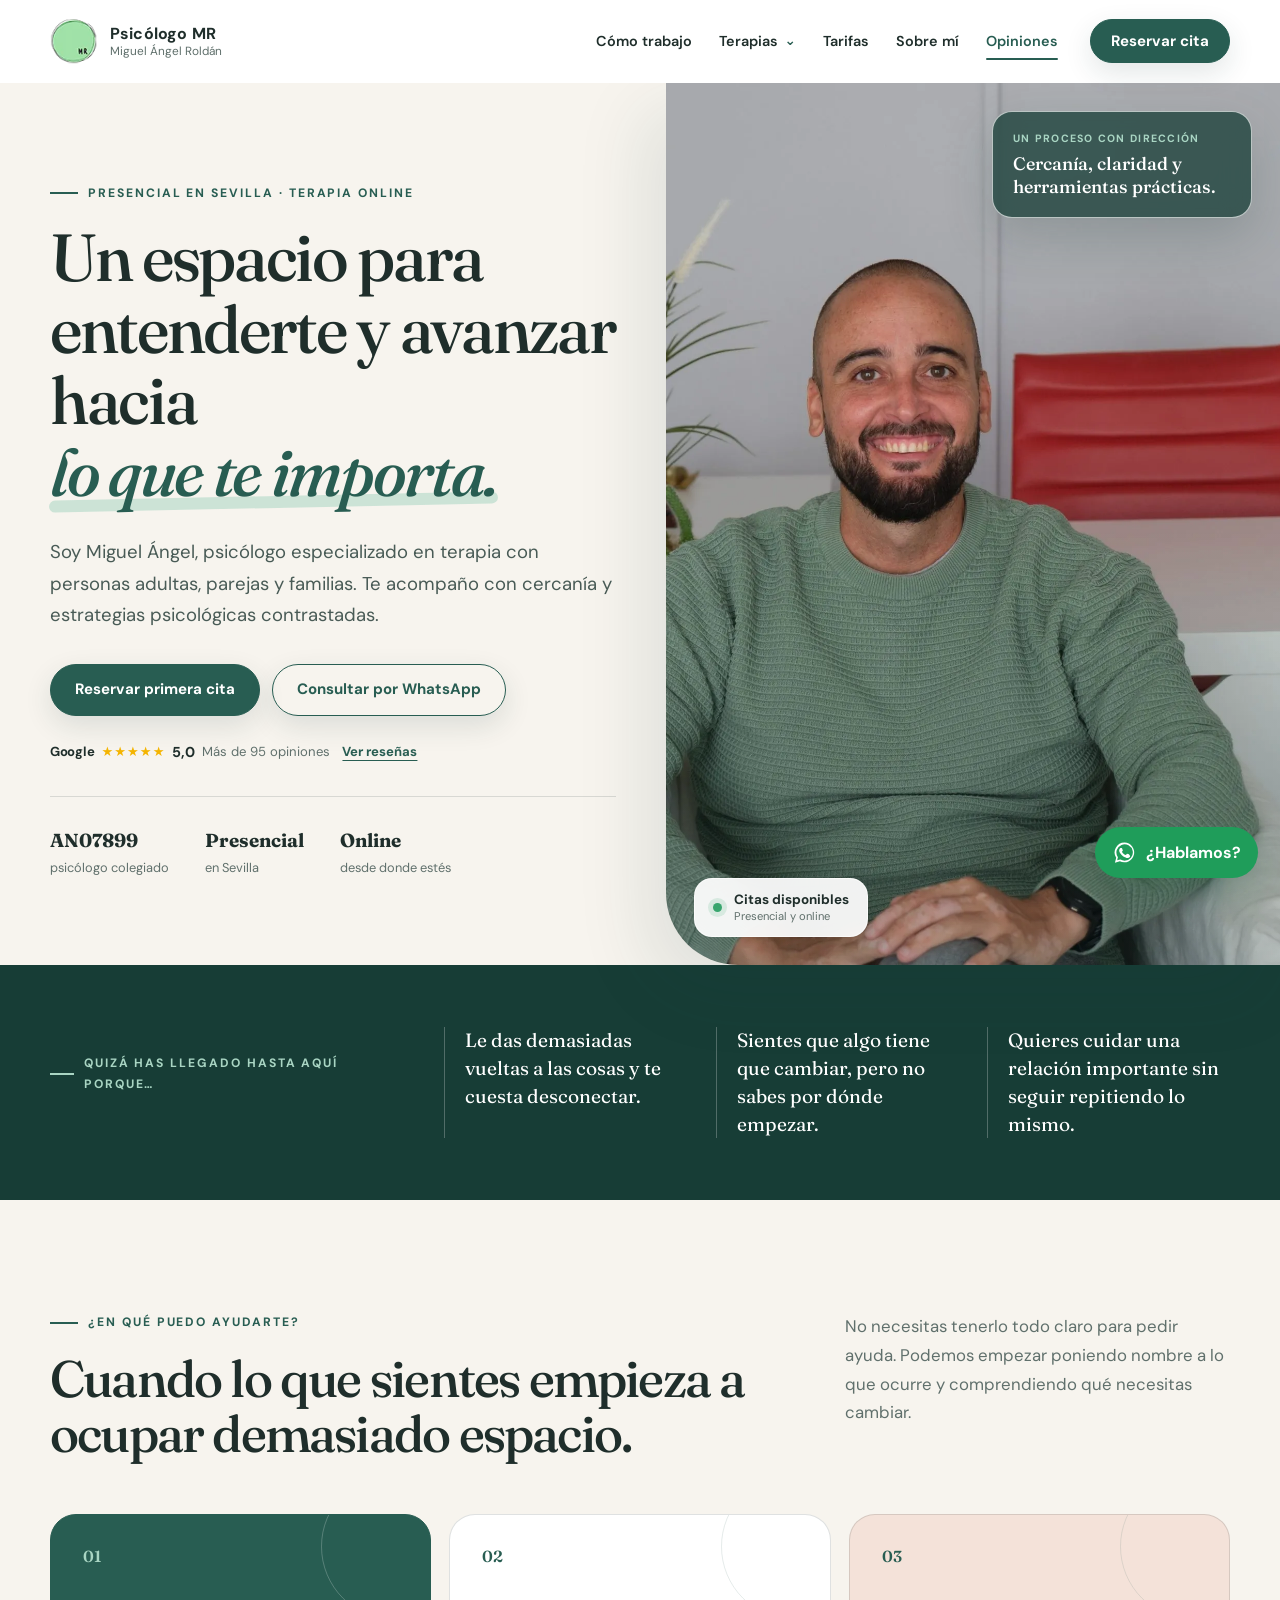
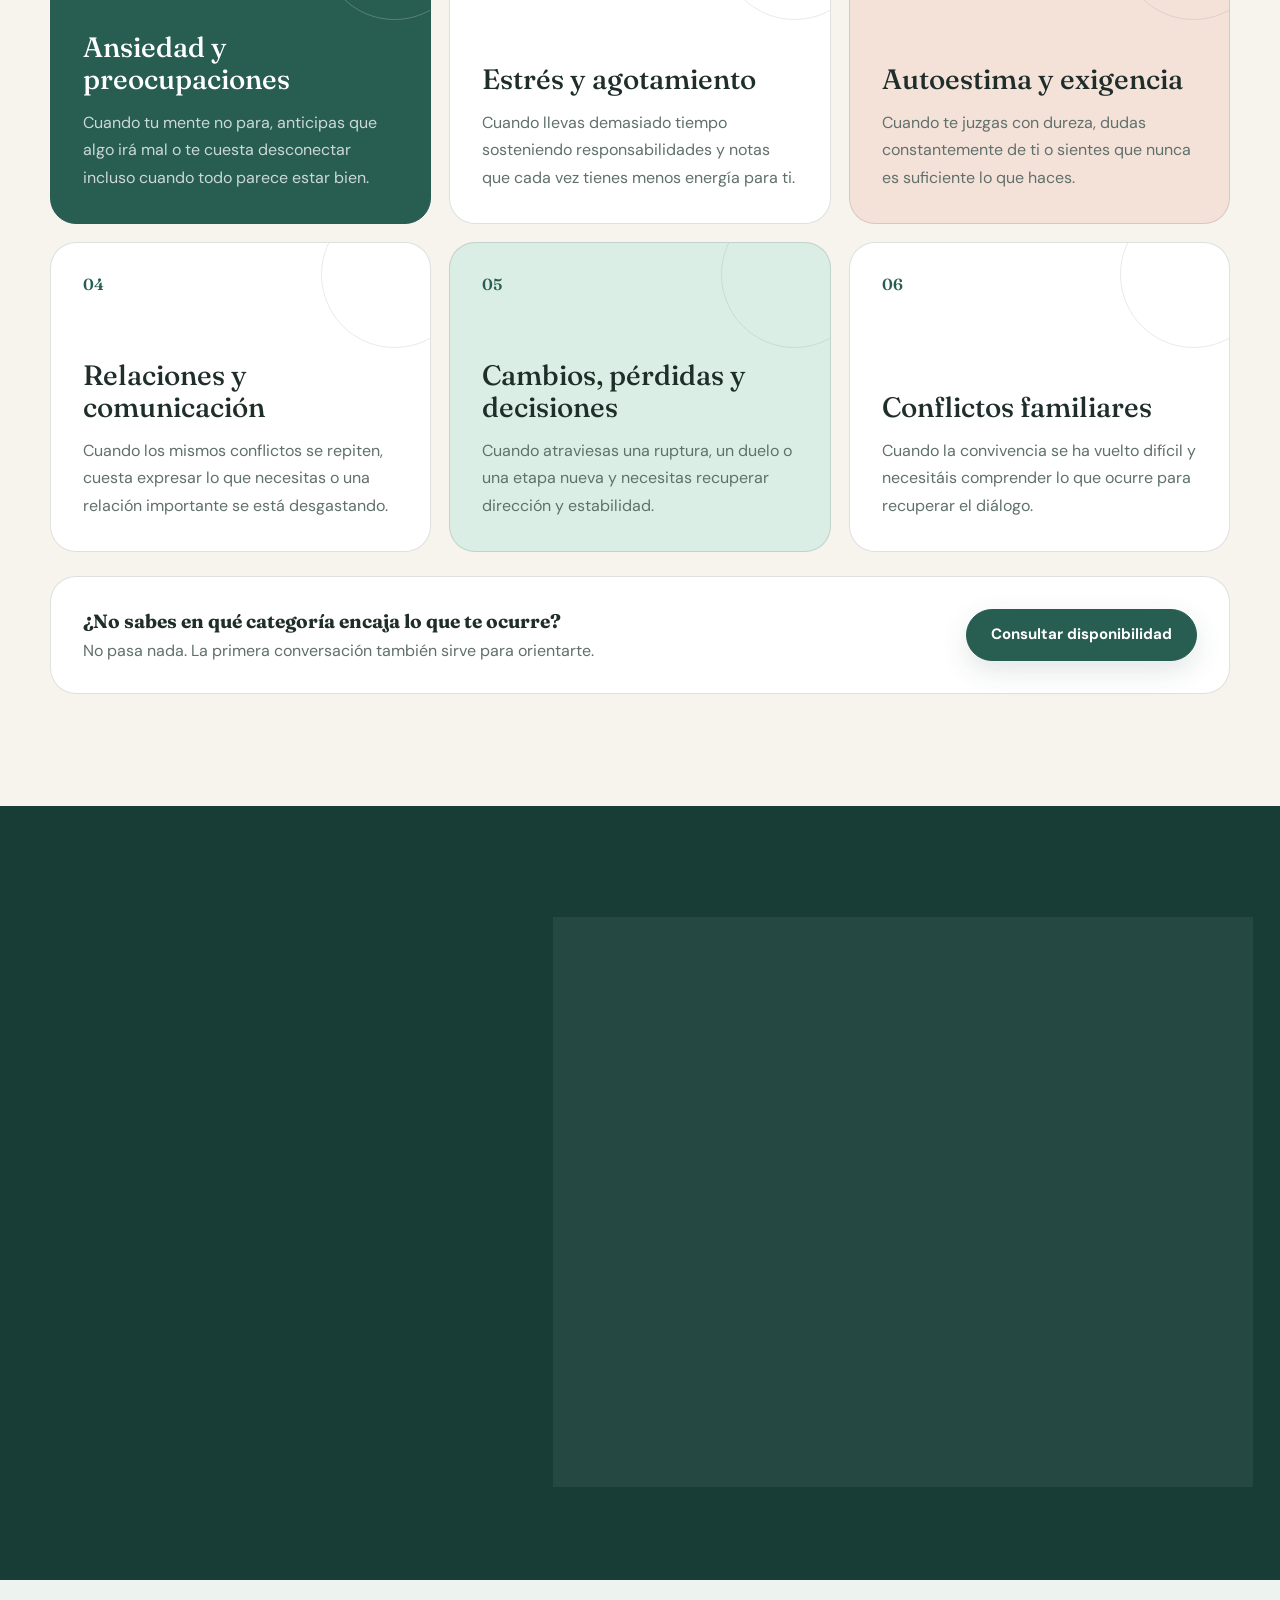
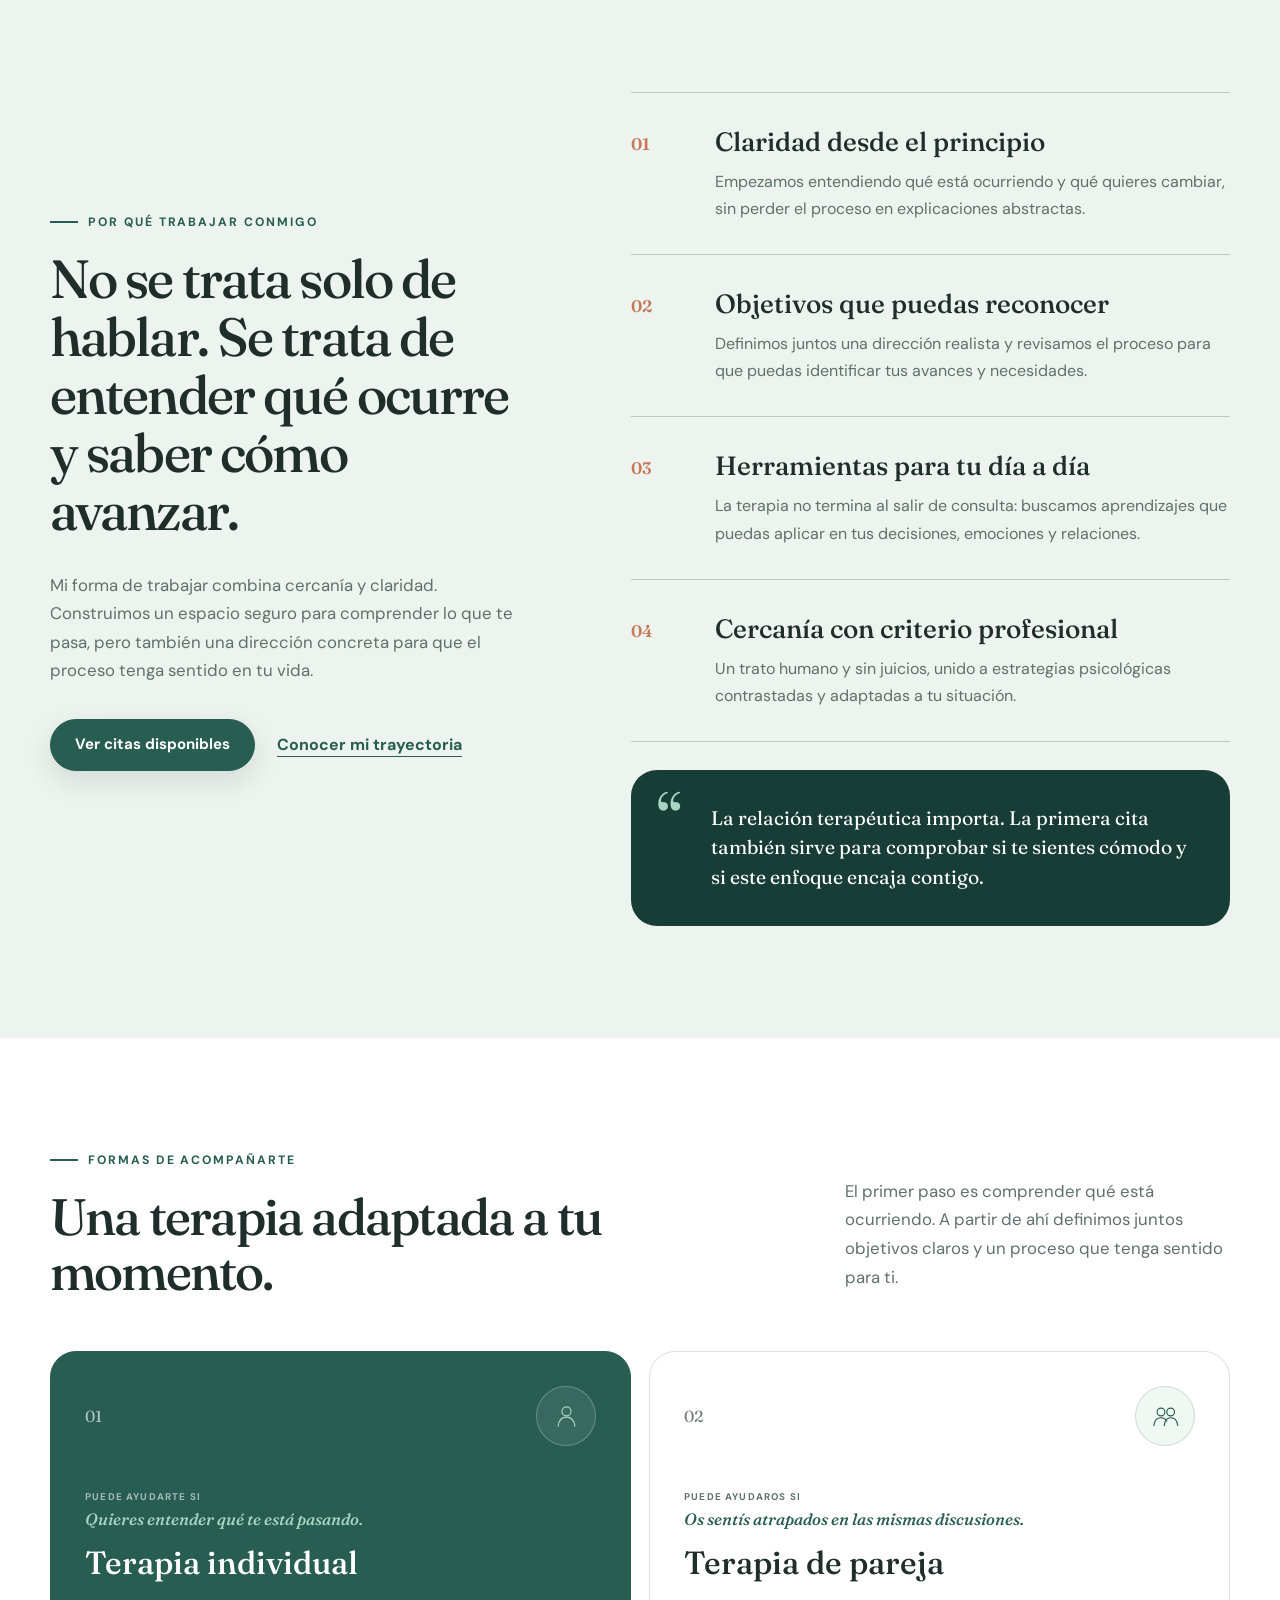
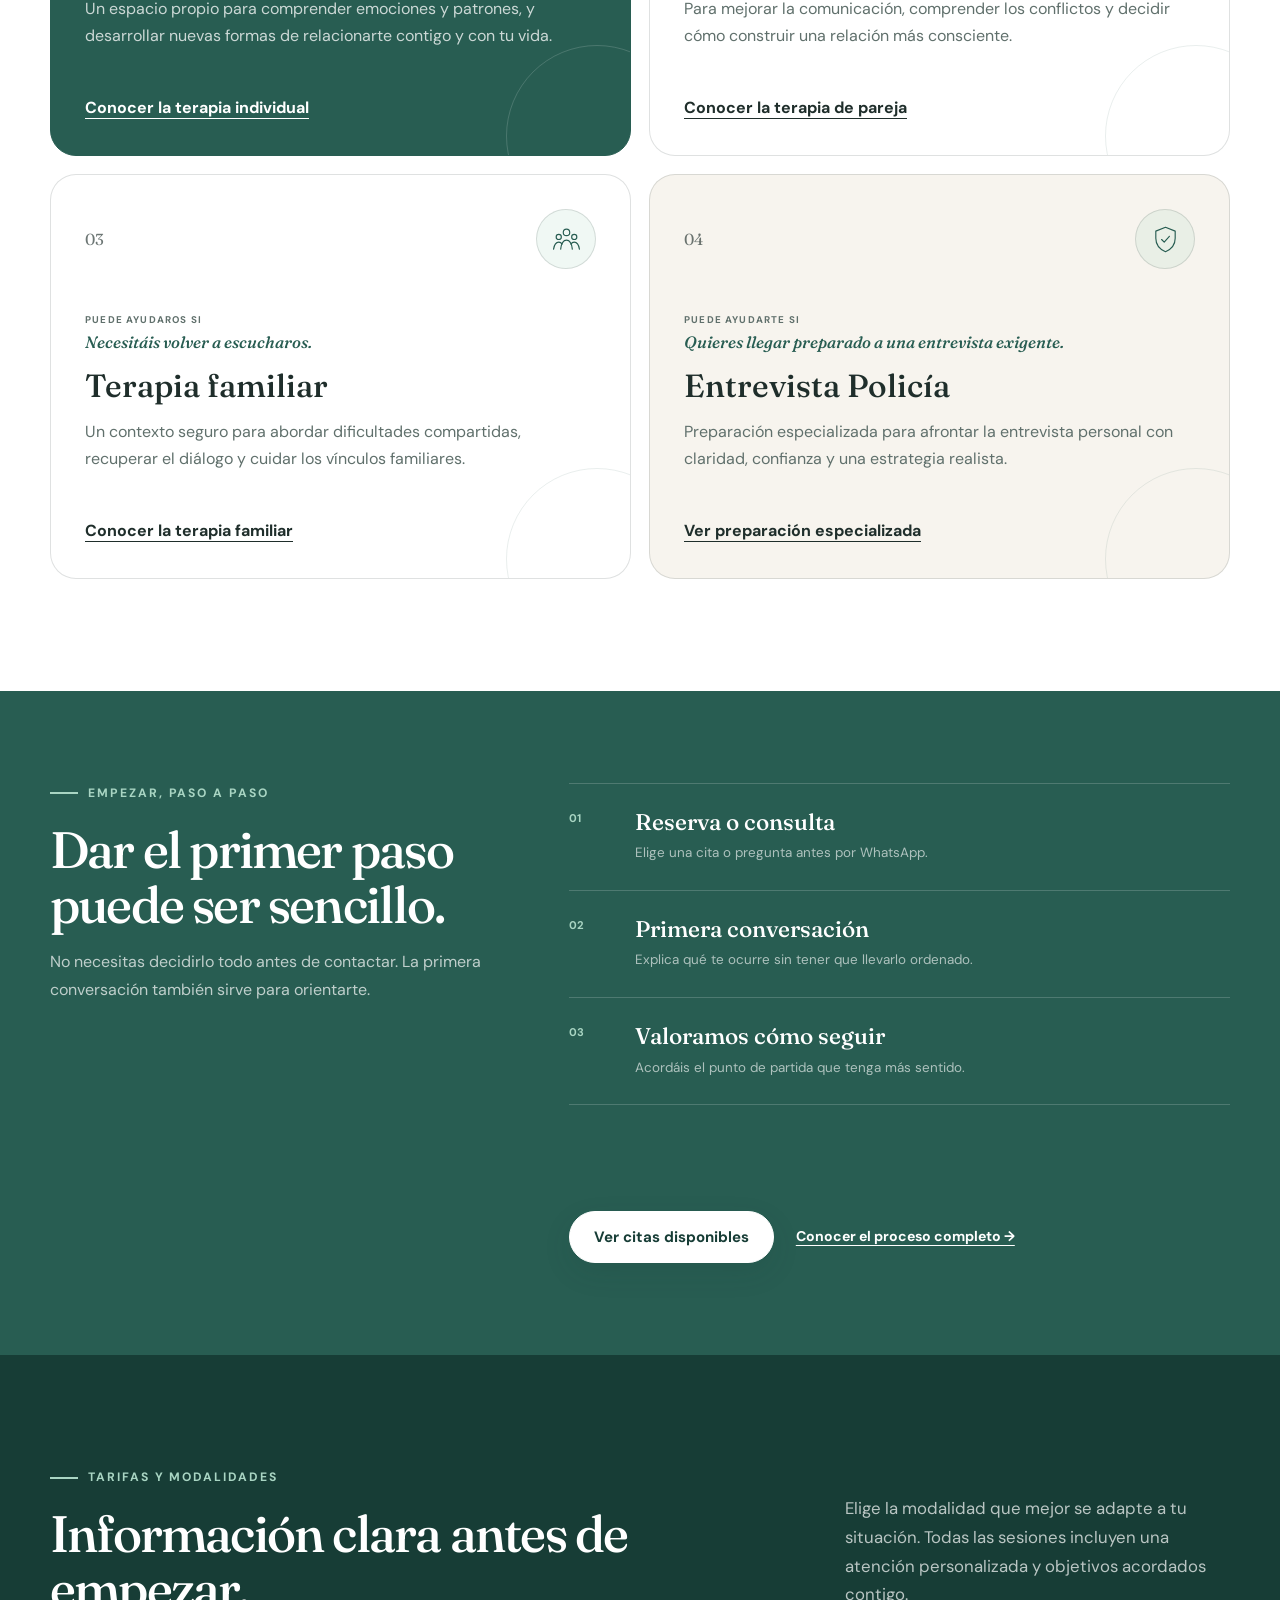
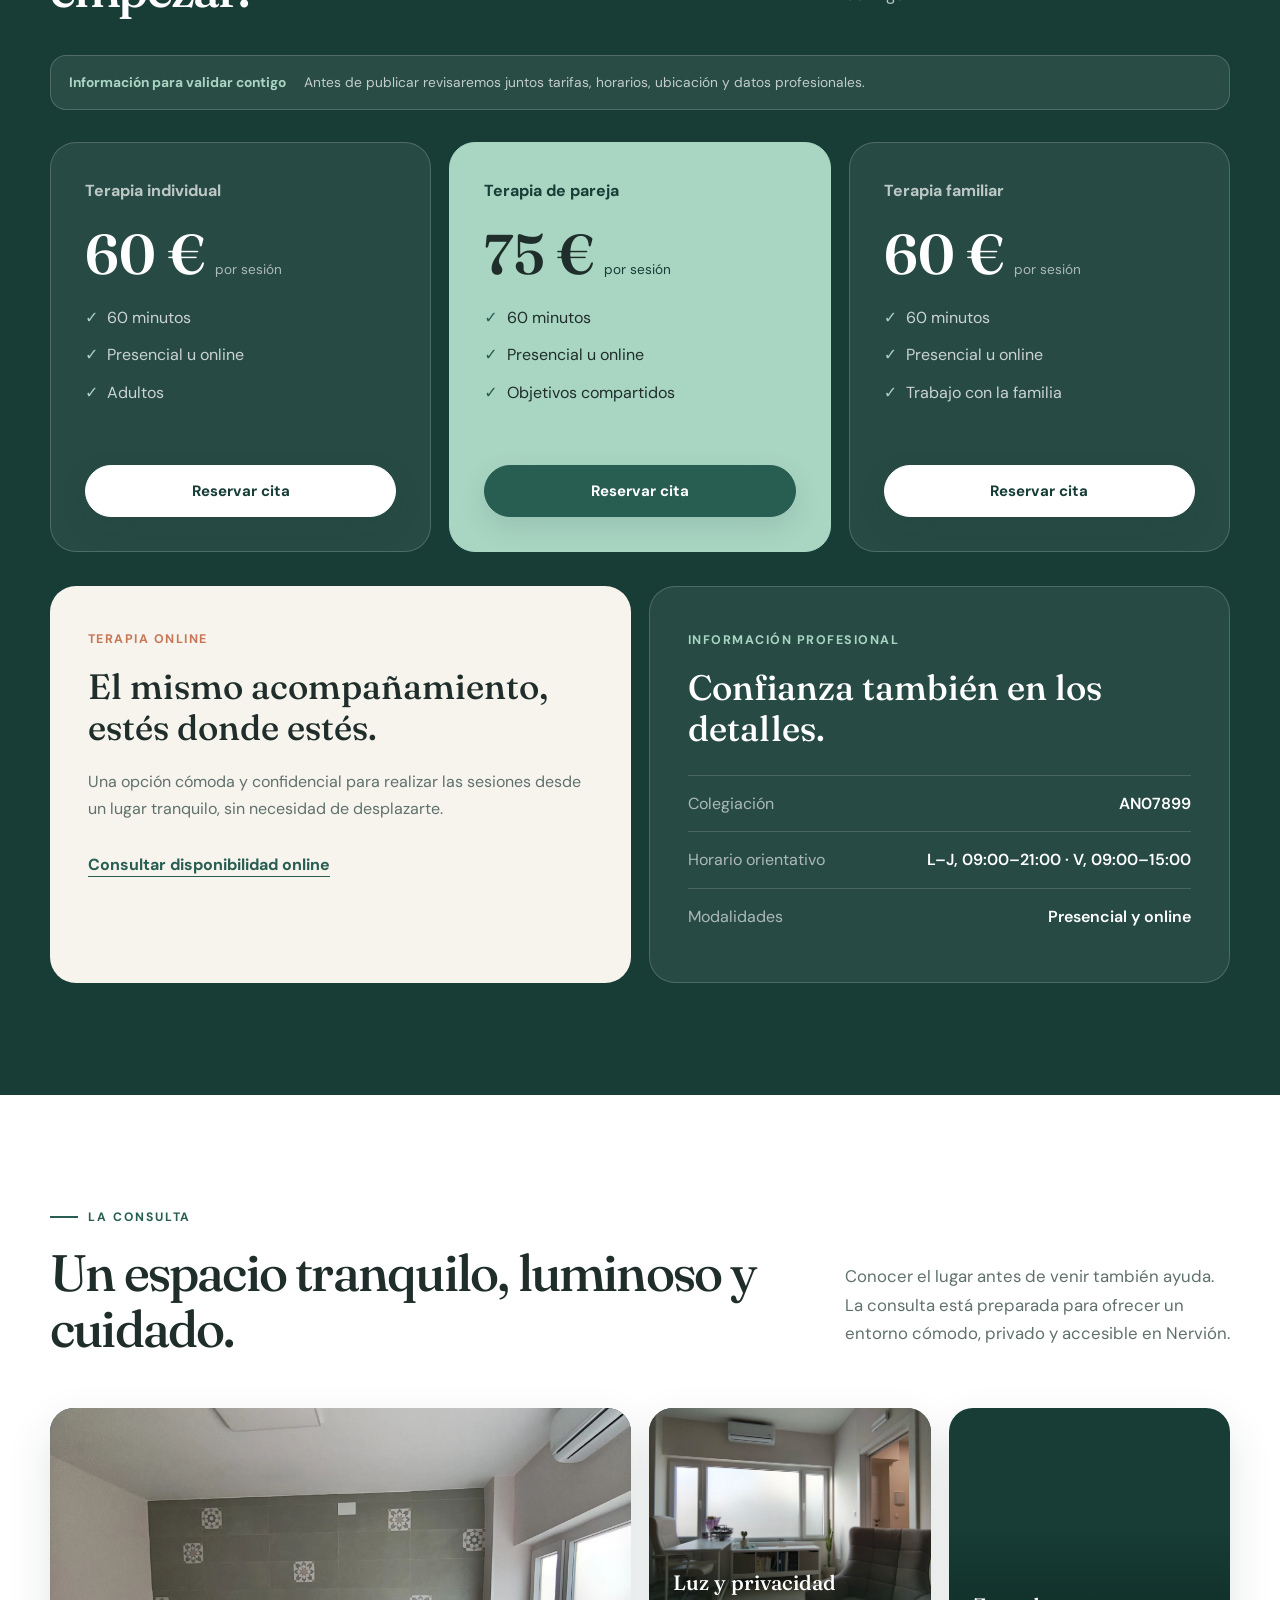
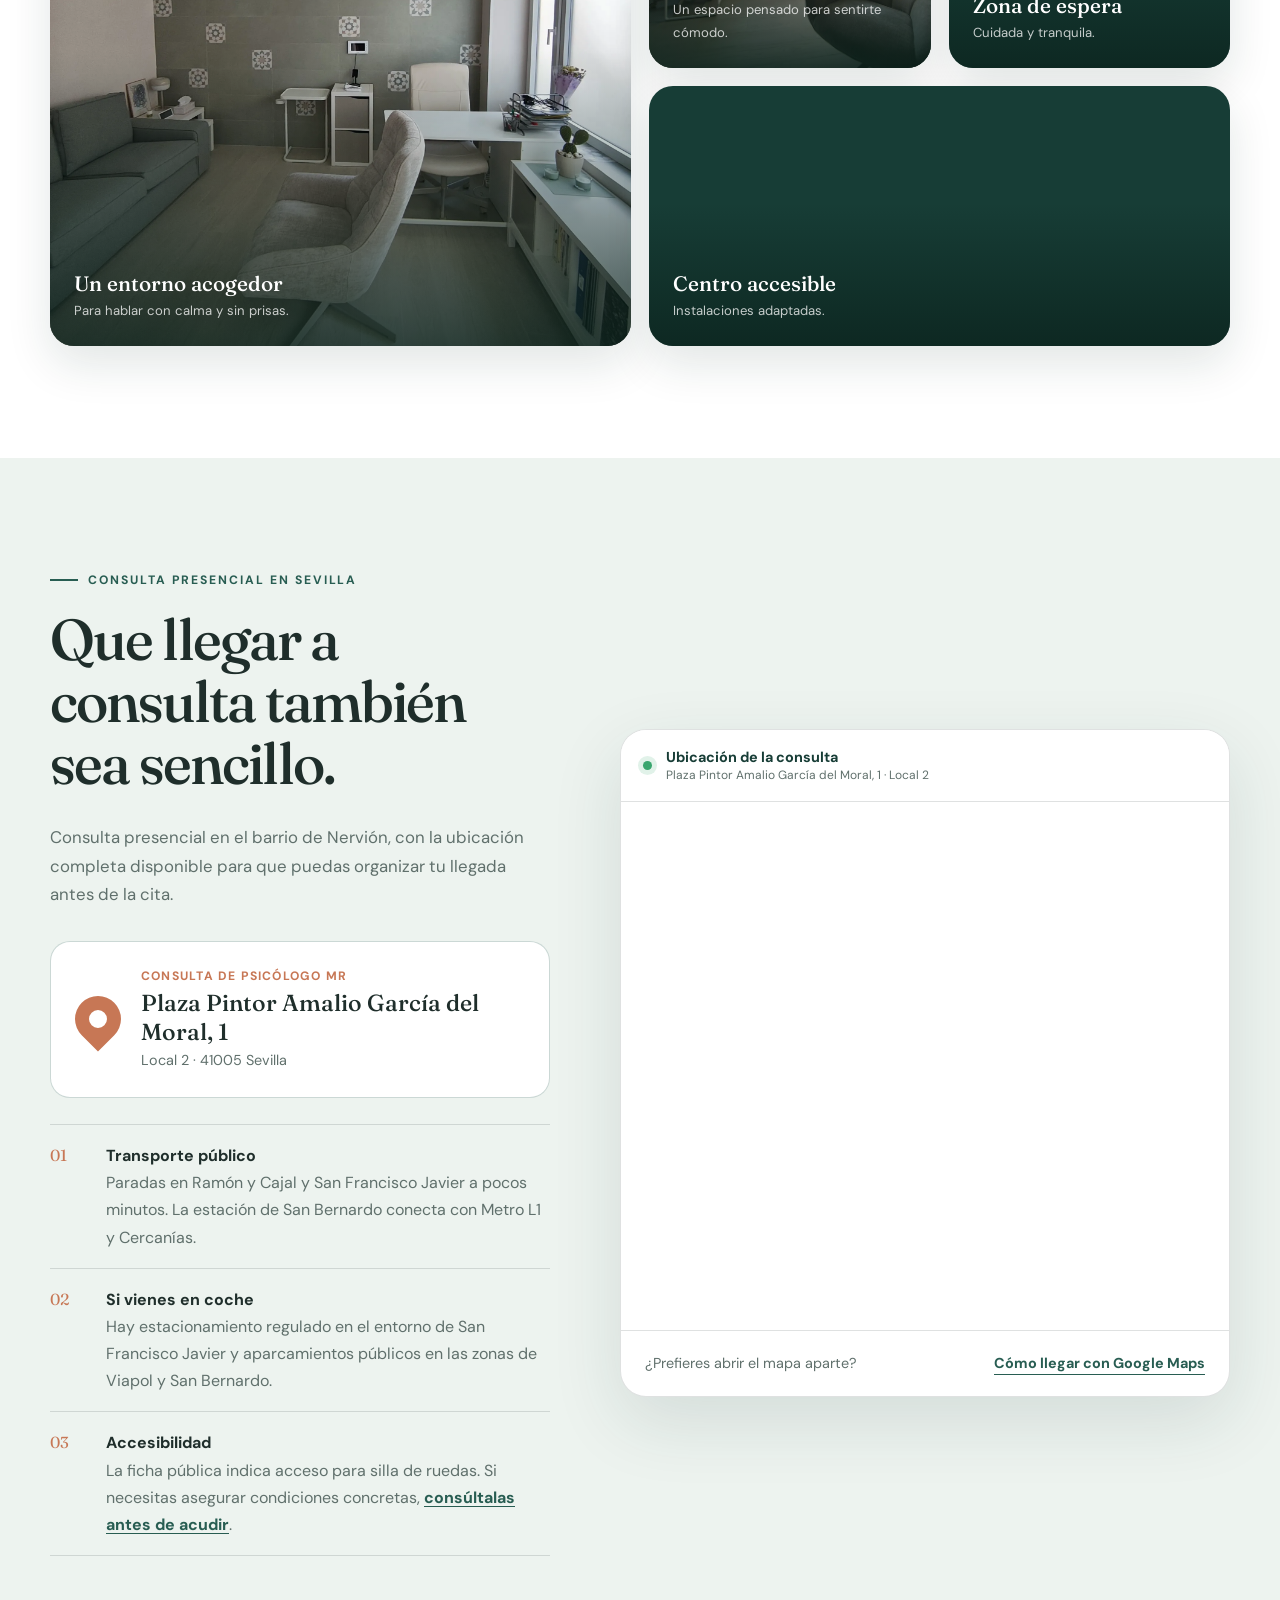
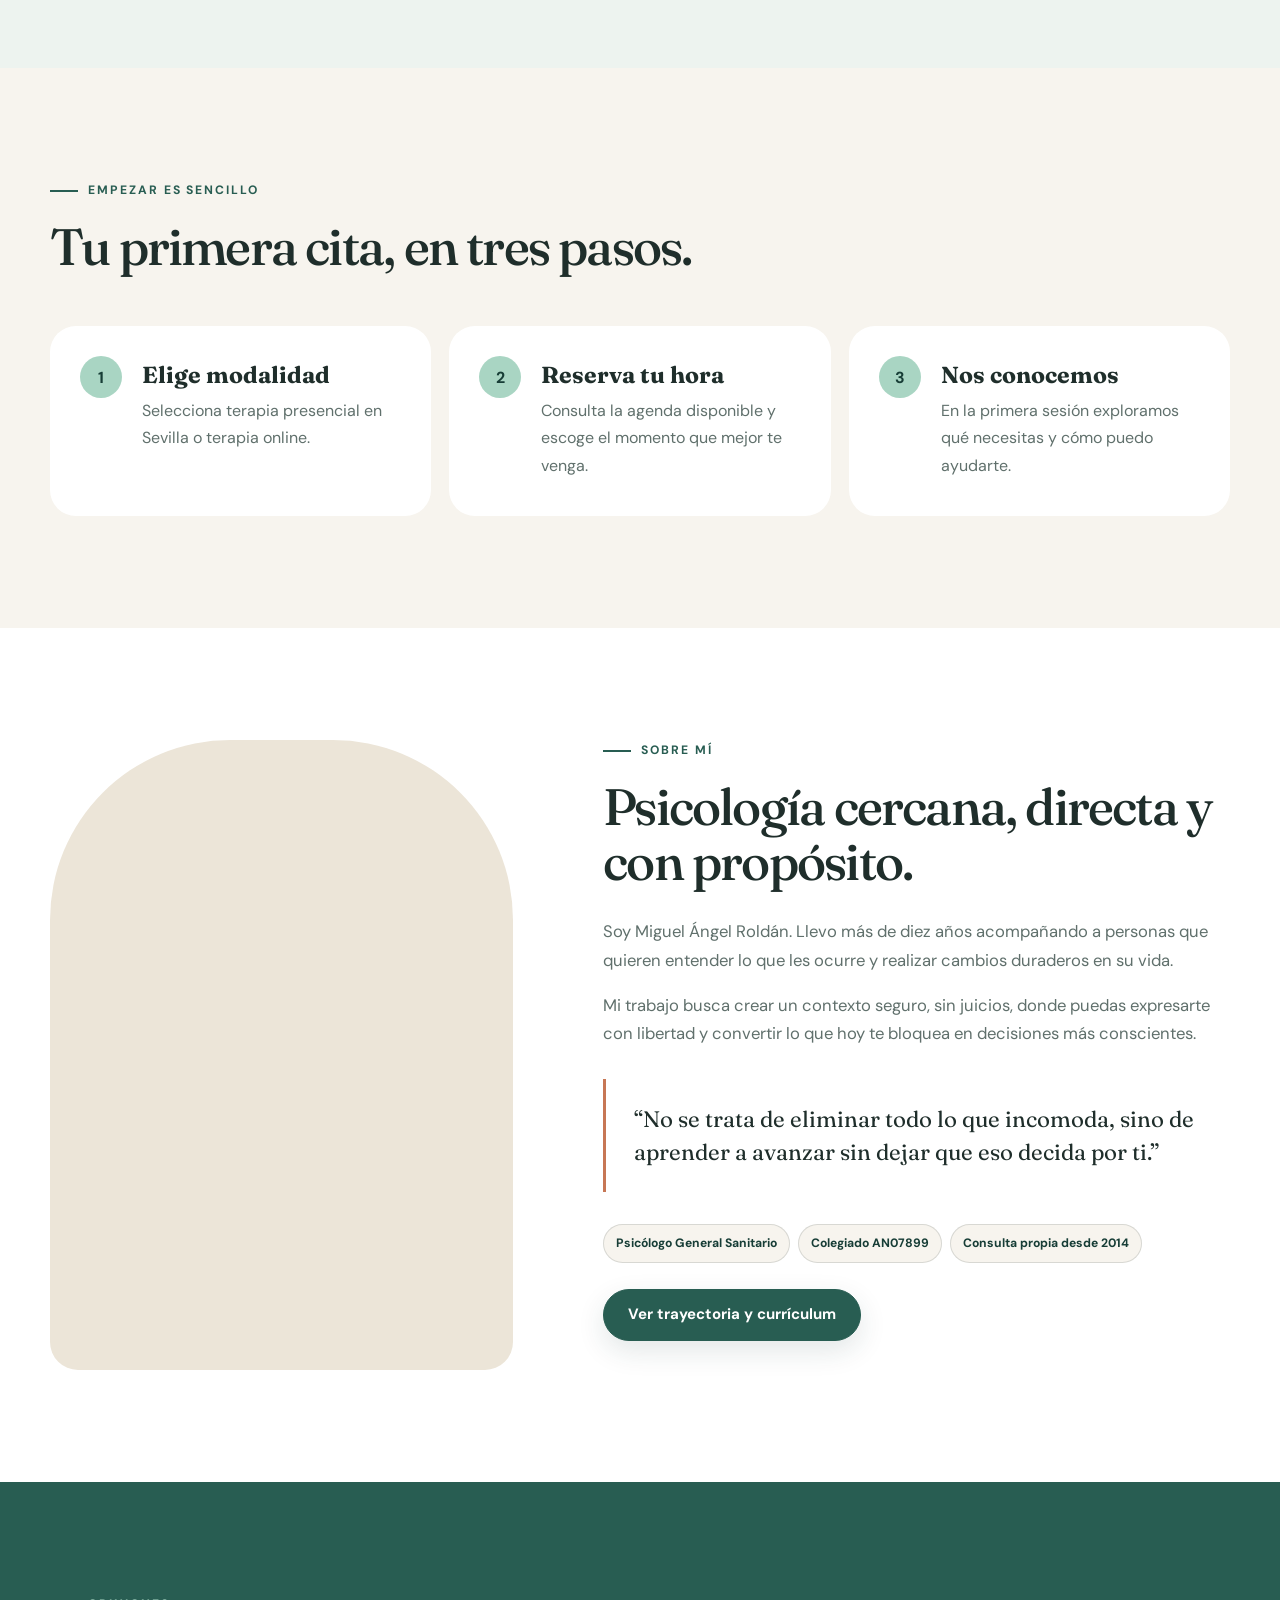
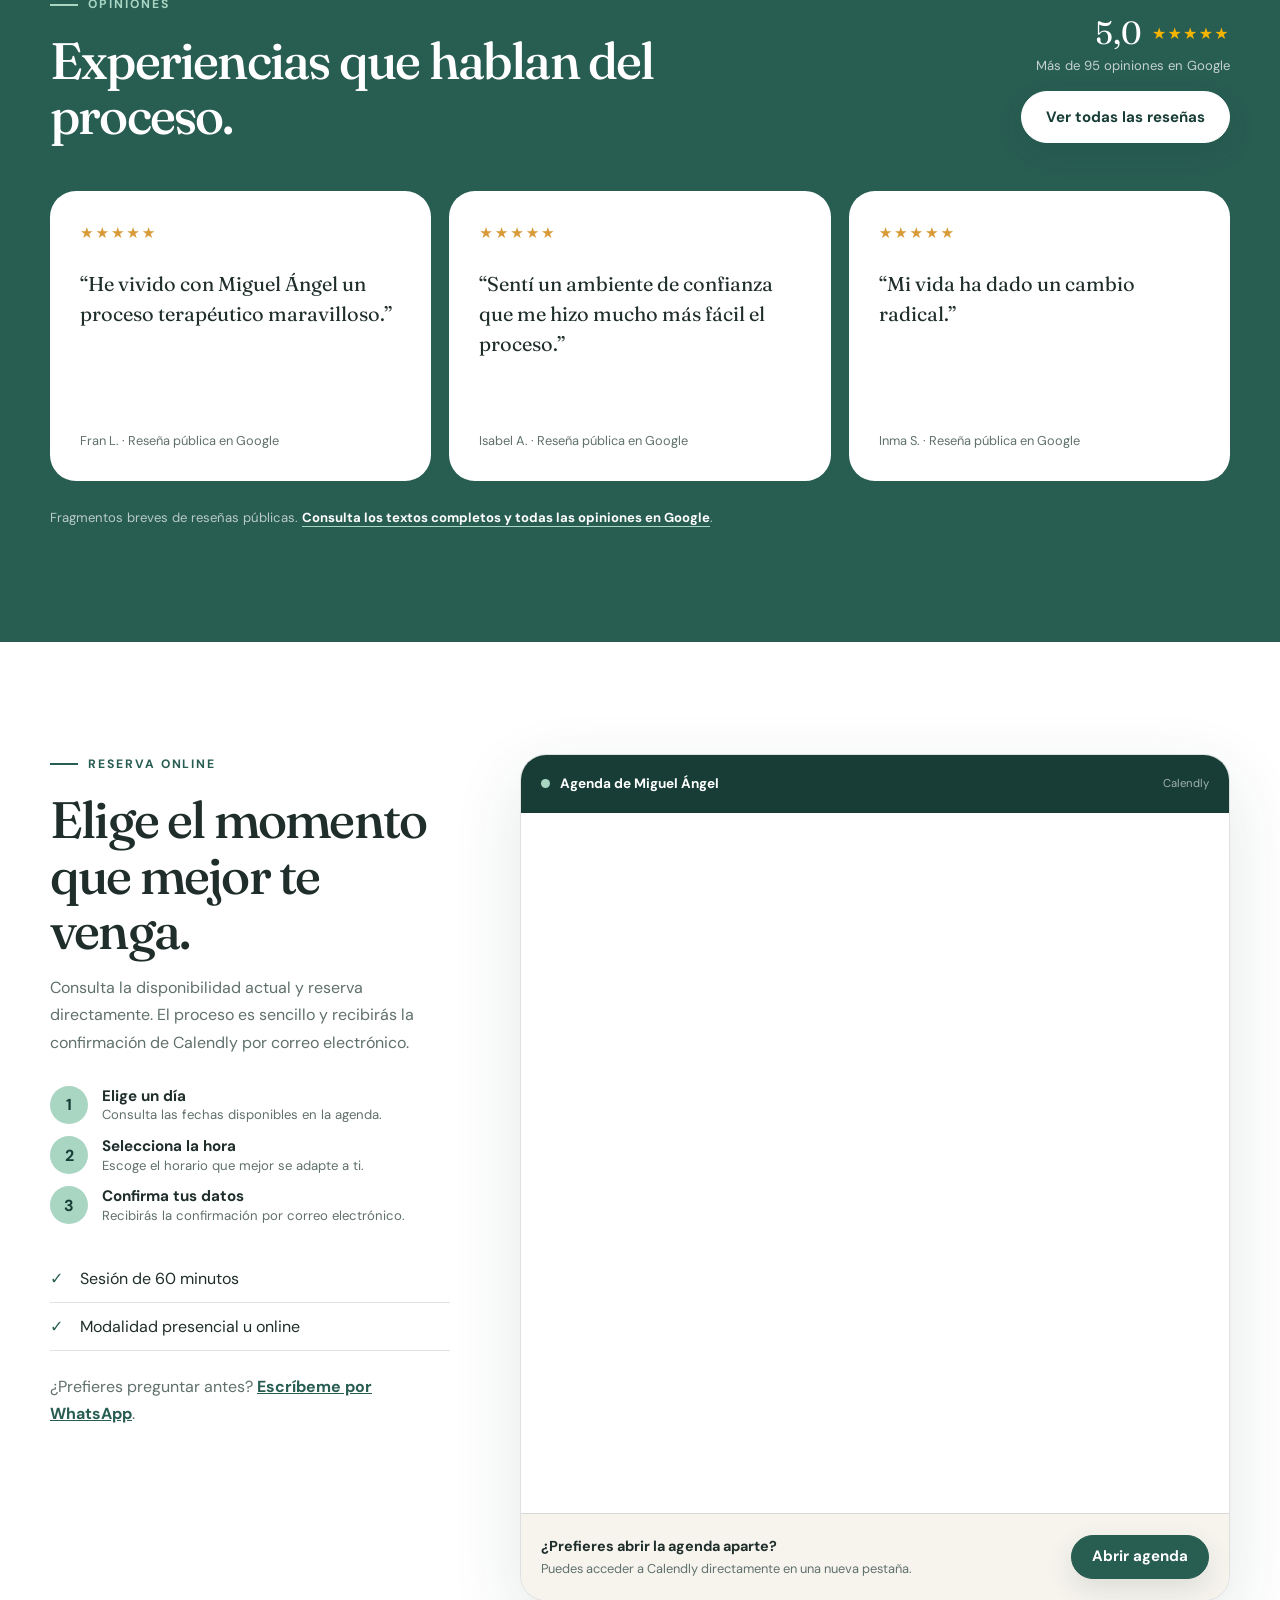
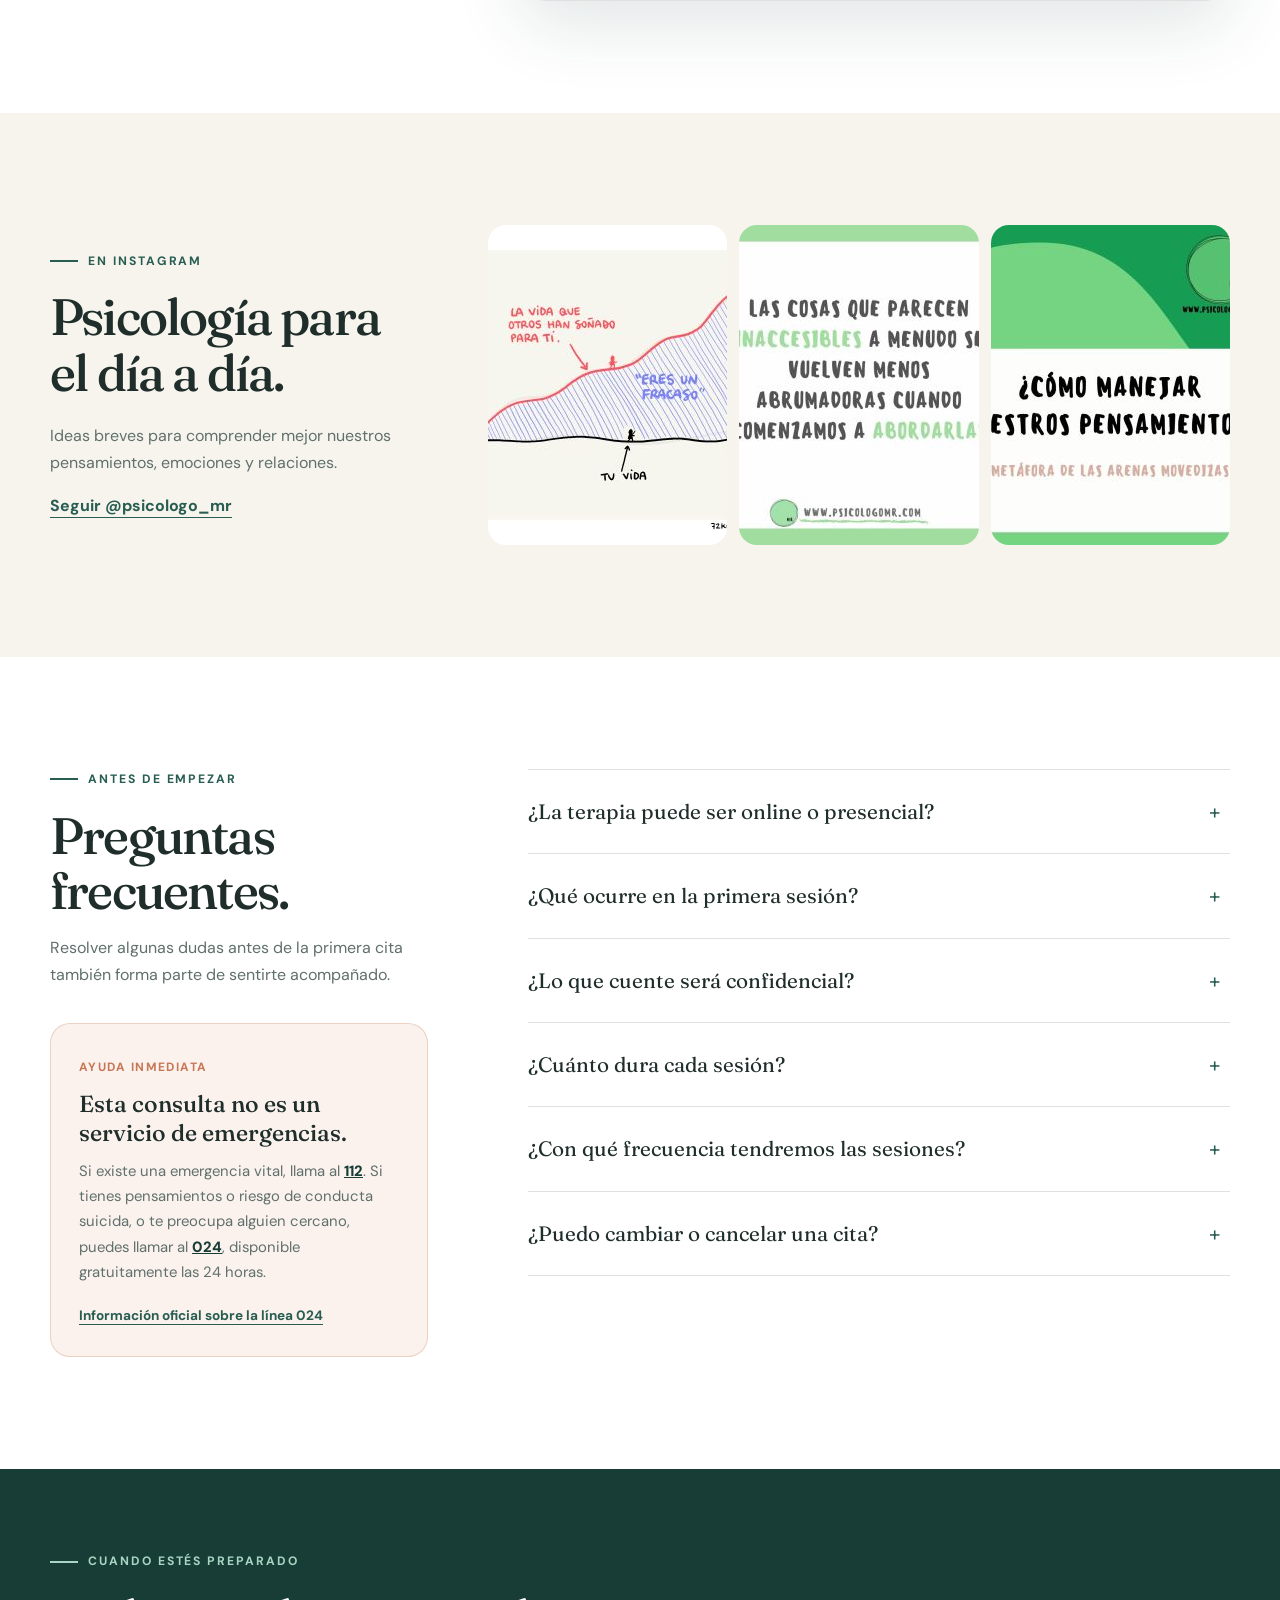
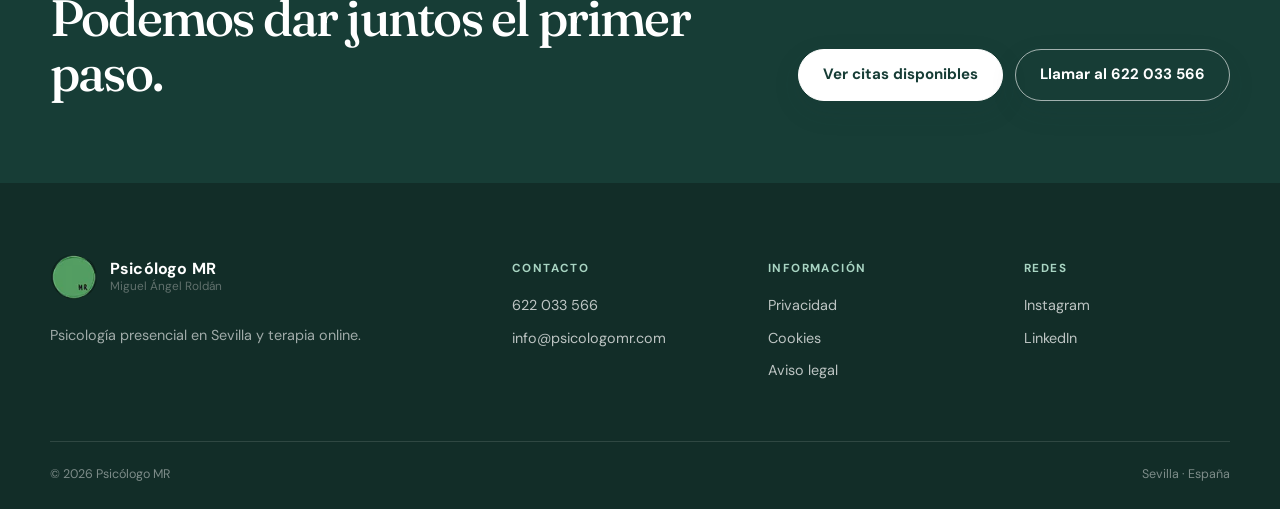
==== index.html @ 4179bc87 "borrador" ====
<!doctype html>
<html lang="es">
<head>
  <meta charset="utf-8">
  <meta name="viewport" content="width=device-width, initial-scale=1">
  <title>Psicólogo en Sevilla y online | Miguel Ángel Roldán</title>
  <meta name="description" content="Psicólogo en Sevilla y terapia online para adultos, parejas y familias. Más de 10 años de experiencia. Reserva una cita con Miguel Ángel Roldán.">
  <meta name="author" content="Miguel Ángel Roldán León">
  <meta name="robots" content="index, follow, max-image-preview:large, max-snippet:-1, max-video-preview:-1">
  <meta name="theme-color" content="#285d52">
  <link rel="canonical" href="https://psicologomr.com/">
  <link rel="alternate" hreflang="es-ES" href="https://psicologomr.com/">
  <meta property="og:locale" content="es_ES">
  <meta property="og:type" content="website">
  <meta property="og:site_name" content="Psicólogo MR">
  <meta property="og:title" content="Psicólogo en Sevilla y online | Miguel Ángel Roldán">
  <meta property="og:description" content="Terapia psicológica para adultos, parejas y familias, presencial en Sevilla y online.">
  <meta property="og:url" content="https://psicologomr.com/">
  <link rel="preconnect" href="https://fonts.googleapis.com">
  <link rel="preconnect" href="https://fonts.gstatic.com" crossorigin>
  <link rel="preload" as="image" href="img/miguel-angel.jpg" fetchpriority="high">
  <link href="https://fonts.googleapis.com/css2?family=DM+Sans:wght@400;500;600;700&family=Fraunces:opsz,wght@9..144,500;9..144,600&display=swap" rel="stylesheet">
  <link rel="icon" type="image/svg+xml" href="data:image/svg+xml,%3Csvg xmlns='http://www.w3.org/2000/svg' viewBox='0 0 64 64'%3E%3Crect width='64' height='64' rx='20' fill='%23285d52'/%3E%3Cpath d='M18 42V22h6l8 11 8-11h6v20h-6V31l-8 10-8-10v11z' fill='white'/%3E%3C/svg%3E">
  <link rel="stylesheet" href="css/style.css?v=20261007-3">
  <script type="application/ld+json">
    {
      "@context": "https://schema.org",
      "@graph": [
        {
          "@type": "Organization",
          "@id": "https://psicologomr.com/#organization",
          "name": "Psicólogo MR",
          "alternateName": "Miguel Ángel Roldán Psicólogo",
          "url": "https://psicologomr.com/",
          "logo": {
            "@type": "ImageObject",
            "url": "https://psicologomr.com/img/logo.png"
          },
          "image": "https://psicologomr.com/img/miguel-angel.jpg",
          "telephone": "+34622033566",
          "email": "info@psicologomr.com",
          "address": {
            "@type": "PostalAddress",
            "streetAddress": "Plaza Pintor Amalio García del Moral, 1, Local 2",
            "postalCode": "41005",
            "addressLocality": "Sevilla",
            "addressRegion": "Andalucía",
            "addressCountry": "ES"
          },
          "areaServed": [
            {
              "@type": "City",
              "name": "Sevilla"
            },
            {
              "@type": "Country",
              "name": "España"
            }
          ],
          "sameAs": [
            "https://www.instagram.com/psicologo_mr/",
            "https://www.linkedin.com/in/miguel-angel-roldan-leon/"
          ]
        },
        {
          "@type": "Person",
          "@id": "https://psicologomr.com/#miguel-angel-roldan",
          "name": "Miguel Ángel Roldán León",
          "jobTitle": "Psicólogo",
          "url": "https://psicologomr.com/psicologo-en-sevilla",
          "image": "https://psicologomr.com/img/miguel-angel.jpg",
          "worksFor": {
            "@id": "https://psicologomr.com/#organization"
          },
          "sameAs": [
            "https://www.instagram.com/psicologo_mr/",
            "https://www.linkedin.com/in/miguel-angel-roldan-leon/"
          ]
        },
        {
          "@type": "WebSite",
          "@id": "https://psicologomr.com/#website",
          "url": "https://psicologomr.com/",
          "name": "Psicólogo MR",
          "alternateName": "Miguel Ángel Roldán",
          "inLanguage": "es-ES",
          "publisher": {
            "@id": "https://psicologomr.com/#organization"
          }
        },
        {
          "@type": "WebPage",
          "@id": "https://psicologomr.com/#webpage",
          "url": "https://psicologomr.com/",
          "name": "Psicólogo en Sevilla y online | Miguel Ángel Roldán",
          "description": "Psicólogo en Sevilla y terapia online para adultos, parejas y familias.",
          "inLanguage": "es-ES",
          "isPartOf": {
            "@id": "https://psicologomr.com/#website"
          },
          "about": {
            "@id": "https://psicologomr.com/#miguel-angel-roldan"
          }
        }
      ]
    }
  </script>
</head>
<body>
  <a class="skip-link" href="#contenido">Saltar al contenido</a>
  <div class="page-progress" aria-hidden="true"><span data-page-progress></span></div>

  <header class="site-header" id="inicio">
    <div class="header-inner shell">
      <a class="brand" href="#inicio" aria-label="Psicólogo MR, inicio">
        <img src="img/logo.png" alt="" width="54" height="54" decoding="async">
        <span><strong>Psicólogo MR</strong><small>Miguel Ángel Roldán</small></span>
      </a>
      <button class="menu-toggle" type="button" aria-expanded="false" aria-controls="menu-principal" aria-label="Abrir menú">
        <span></span><span></span><span></span>
      </button>
      <nav id="menu-principal" class="main-nav" aria-label="Navegación principal">
        <a href="como-trabajo.html">Cómo trabajo</a>
        <div class="nav-dropdown"><button class="nav-dropdown-toggle" type="button" aria-expanded="false">Terapias <span aria-hidden="true">⌄</span></button><div class="nav-submenu"><a href="terapia-individual.html">Terapia individual</a><a href="terapia-pareja.html">Terapia de pareja</a><a href="terapia-familiar.html">Terapia familiar</a><a href="preparacion-entrevista-policia.html">Entrevista Policía</a></div></div>
        <a href="#tarifas">Tarifas</a>
        <a href="sobre-mi.html">Sobre mí</a>
        <a href="#opiniones">Opiniones</a>
      </nav>
      <a class="button button-small header-cta" href="#reservar">Reservar cita</a>
    </div>
  </header>

  <main id="contenido" tabindex="-1">
    <section class="hero">
      <div class="hero-copy shell">
        <p class="eyebrow"><span></span> Presencial en Sevilla · Terapia online</p>
        <h1>Un espacio para entenderte y avanzar hacia <em>lo que te importa.</em></h1>
        <p class="hero-lead">Soy Miguel Ángel, psicólogo especializado en terapia con personas adultas, parejas y familias. Te acompaño con cercanía y estrategias psicológicas contrastadas.</p>
        <div class="hero-actions">
          <a class="button" href="#reservar">Reservar primera cita</a>
          <a class="button button-ghost" href="https://api.whatsapp.com/send?phone=34622033566&text=Hola%2C%20me%20gustar%C3%ADa%20consultar%20sobre%20terapia" target="_blank" rel="noopener">Consultar por WhatsApp</a>
        </div>
        <a class="google-proof" href="https://www.google.com/search?q=Psic%C3%B3logo+MR+Miguel+%C3%81ngel+Rold%C3%A1n+Le%C3%B3n+Sevilla+rese%C3%B1as" target="_blank" rel="noopener" aria-label="Valoración de 5 sobre 5 basada en más de 95 opiniones en Google">
          <span class="google-name">Google</span>
          <span class="google-stars" aria-hidden="true">★★★★★</span>
          <strong>5,0</strong>
          <span>Más de 95 opiniones</span>
          <span class="google-proof-link">Ver reseñas</span>
        </a>
        <div class="trust-row" aria-label="Información destacada">
          <div><strong>AN07899</strong><span>psicólogo colegiado</span></div>
          <div><strong>Presencial</strong><span>en Sevilla</span></div>
          <div><strong>Online</strong><span>desde donde estés</span></div>
        </div>
      </div>
      <div class="hero-photo-wrap">
        <img class="hero-photo" src="img/miguel-angel.jpg" alt="Miguel Ángel Roldán en su consulta" width="1200" height="800" fetchpriority="high" decoding="async">
        <div class="hero-method" aria-label="Enfoque de trabajo">
          <span>Un proceso con dirección</span>
          <strong>Cercanía, claridad y herramientas prácticas.</strong>
        </div>
        <div class="photo-note"><span class="status-dot"></span><span><strong>Citas disponibles</strong><small>Presencial y online</small></span></div>
      </div>
    </section>

    <section class="recognition band">
      <div class="shell recognition-grid">
        <p class="eyebrow light"><span></span> Quizá has llegado hasta aquí porque…</p>
        <div class="recognition-list">
          <p>Le das demasiadas vueltas a las cosas y te cuesta desconectar.</p>
          <p>Sientes que algo tiene que cambiar, pero no sabes por dónde empezar.</p>
          <p>Quieres cuidar una relación importante sin seguir repitiendo lo mismo.</p>
        </div>
      </div>
    </section>

    <section class="section support soft" id="motivos-consulta">
      <div class="shell">
        <div class="section-heading">
          <div><p class="eyebrow"><span></span> ¿En qué puedo ayudarte?</p><h2>Cuando lo que sientes empieza a ocupar demasiado espacio.</h2></div>
          <p>No necesitas tenerlo todo claro para pedir ayuda. Podemos empezar poniendo nombre a lo que ocurre y comprendiendo qué necesitas cambiar.</p>
        </div>

        <div class="support-grid">
          <article class="support-card support-card-green">
            <span class="support-number">01</span>
            <h3>Ansiedad y preocupaciones</h3>
            <p>Cuando tu mente no para, anticipas que algo irá mal o te cuesta desconectar incluso cuando todo parece estar bien.</p>
          </article>
          <article class="support-card">
            <span class="support-number">02</span>
            <h3>Estrés y agotamiento</h3>
            <p>Cuando llevas demasiado tiempo sosteniendo responsabilidades y notas que cada vez tienes menos energía para ti.</p>
          </article>
          <article class="support-card support-card-warm">
            <span class="support-number">03</span>
            <h3>Autoestima y exigencia</h3>
            <p>Cuando te juzgas con dureza, dudas constantemente de ti o sientes que nunca es suficiente lo que haces.</p>
          </article>
          <article class="support-card">
            <span class="support-number">04</span>
            <h3>Relaciones y comunicación</h3>
            <p>Cuando los mismos conflictos se repiten, cuesta expresar lo que necesitas o una relación importante se está desgastando.</p>
          </article>
          <article class="support-card support-card-mint">
            <span class="support-number">05</span>
            <h3>Cambios, pérdidas y decisiones</h3>
            <p>Cuando atraviesas una ruptura, un duelo o una etapa nueva y necesitas recuperar dirección y estabilidad.</p>
          </article>
          <article class="support-card">
            <span class="support-number">06</span>
            <h3>Conflictos familiares</h3>
            <p>Cuando la convivencia se ha vuelto difícil y necesitáis comprender lo que ocurre para recuperar el diálogo.</p>
          </article>
        </div>

        <div class="support-cta">
          <div><strong>¿No sabes en qué categoría encaja lo que te ocurre?</strong><span>No pasa nada. La primera conversación también sirve para orientarte.</span></div>
          <a class="button" href="#reservar">Consultar disponibilidad</a>
        </div>
      </div>
    </section>

    <section class="section therapy-guide" id="orientador">
      <div class="shell guide-layout">
        <div class="guide-intro">
          <p class="eyebrow light"><span></span> Te orientamos en menos de un minuto</p>
          <h2>¿Qué tipo de ayuda estás buscando?</h2>
          <p>Elige la opción que más se acerque a tu situación. No es un diagnóstico: solo una forma sencilla de ayudarte a encontrar el mejor punto de partida.</p>
          <p class="guide-privacy"><strong>Sin formularios ni datos personales.</strong> Tu elección no se guarda ni se envía.</p>
        </div>

        <div class="guide-panel">
          <form data-guide-form>
            <fieldset>
              <legend class="sr-only">Selecciona qué tipo de ayuda buscas</legend>
              <div class="guide-options">
                <label class="guide-option">
                  <input type="radio" name="therapy-need" value="individual">
                  <span class="guide-option-number">01</span>
                  <span><strong>Es algo que me ocurre a mí</strong><small>Ansiedad, estrés, autoestima, duelo o decisiones.</small></span>
                </label>
                <label class="guide-option">
                  <input type="radio" name="therapy-need" value="couple">
                  <span class="guide-option-number">02</span>
                  <span><strong>Necesitamos ayuda como pareja</strong><small>Comunicación, conflictos o una etapa difícil.</small></span>
                </label>
                <label class="guide-option">
                  <input type="radio" name="therapy-need" value="family">
                  <span class="guide-option-number">03</span>
                  <span><strong>Es una dificultad familiar</strong><small>Convivencia, cambios o conflictos compartidos.</small></span>
                </label>
                <label class="guide-option">
                  <input type="radio" name="therapy-need" value="unsure">
                  <span class="guide-option-number">04</span>
                  <span><strong>No tengo claro por dónde empezar</strong><small>Quiero explicar mi caso y recibir orientación.</small></span>
                </label>
              </div>
              <button class="button button-light guide-submit" type="submit" data-guide-submit disabled>Ver mi orientación</button>
            </fieldset>
          </form>

          <div class="guide-result" data-guide-result hidden tabindex="-1" aria-live="polite">
            <p class="eyebrow light"><span></span> Orientación inicial</p>
            <h3 data-guide-title></h3>
            <p data-guide-copy></p>
            <div class="guide-result-actions">
              <a class="button button-light" href="#reservar">Ver citas disponibles</a>
              <a class="button button-outline-light" href="https://api.whatsapp.com/send?phone=34622033566" target="_blank" rel="noopener" data-guide-whatsapp>Preguntar por WhatsApp</a>
            </div>
            <button class="guide-back" type="button" data-guide-back>Elegir otra opción</button>
          </div>
        </div>
      </div>
    </section>

    <section class="section choice" id="por-que-elegirme">
      <div class="shell choice-layout">
        <div class="choice-intro">
          <p class="eyebrow"><span></span> Por qué trabajar conmigo</p>
          <h2>No se trata solo de hablar. Se trata de entender qué ocurre y saber cómo avanzar.</h2>
          <p class="choice-lead">Mi forma de trabajar combina cercanía y claridad. Construimos un espacio seguro para comprender lo que te pasa, pero también una dirección concreta para que el proceso tenga sentido en tu vida.</p>
          <div class="choice-actions">
            <a class="button" href="#reservar">Ver citas disponibles</a>
            <a class="text-link" href="sobre-mi.html">Conocer mi trayectoria</a>
          </div>
        </div>

        <div class="choice-list">
          <article class="choice-card">
            <span class="choice-number">01</span>
            <div><h3>Claridad desde el principio</h3><p>Empezamos entendiendo qué está ocurriendo y qué quieres cambiar, sin perder el proceso en explicaciones abstractas.</p></div>
          </article>
          <article class="choice-card">
            <span class="choice-number">02</span>
            <div><h3>Objetivos que puedas reconocer</h3><p>Definimos juntos una dirección realista y revisamos el proceso para que puedas identificar tus avances y necesidades.</p></div>
          </article>
          <article class="choice-card">
            <span class="choice-number">03</span>
            <div><h3>Herramientas para tu día a día</h3><p>La terapia no termina al salir de consulta: buscamos aprendizajes que puedas aplicar en tus decisiones, emociones y relaciones.</p></div>
          </article>
          <article class="choice-card">
            <span class="choice-number">04</span>
            <div><h3>Cercanía con criterio profesional</h3><p>Un trato humano y sin juicios, unido a estrategias psicológicas contrastadas y adaptadas a tu situación.</p></div>
          </article>
          <aside class="choice-fit">
            <span aria-hidden="true">“</span>
            <p>La relación terapéutica importa. La primera cita también sirve para comprobar si te sientes cómodo y si este enfoque encaja contigo.</p>
          </aside>
        </div>
      </div>
    </section>

    <section class="section shell" id="terapias">
      <div class="section-heading">
        <div><p class="eyebrow"><span></span> Formas de acompañarte</p><h2>Una terapia adaptada a tu momento.</h2></div>
        <p>El primer paso es comprender qué está ocurriendo. A partir de ahí definimos juntos objetivos claros y un proceso que tenga sentido para ti.</p>
      </div>
      <div class="service-grid">
        <article class="service-card featured">
          <div class="service-card-top"><span class="service-number">01</span><span class="service-icon" aria-hidden="true"><svg viewBox="0 0 48 48"><circle cx="24" cy="16" r="7"></circle><path d="M11 39c1-9 6-14 13-14s12 5 13 14"></path></svg></span></div>
          <div><p class="service-match"><span>Puede ayudarte si</span>Quieres entender qué te está pasando.</p><h3>Terapia individual</h3><p>Un espacio propio para comprender emociones y patrones, y desarrollar nuevas formas de relacionarte contigo y con tu vida.</p></div>
          <a href="terapia-individual.html">Conocer la terapia individual</a>
        </article>
        <article class="service-card">
          <div class="service-card-top"><span class="service-number">02</span><span class="service-icon" aria-hidden="true"><svg viewBox="0 0 48 48"><circle cx="17" cy="17" r="6"></circle><circle cx="32" cy="17" r="6"></circle><path d="M6 38c1-8 5-12 11-12 4 0 7 2 9 5"></path><path d="M22 38c1-8 5-12 10-12 6 0 10 4 11 12"></path></svg></span></div>
          <div><p class="service-match"><span>Puede ayudaros si</span>Os sentís atrapados en las mismas discusiones.</p><h3>Terapia de pareja</h3><p>Para mejorar la comunicación, comprender los conflictos y decidir cómo construir una relación más consciente.</p></div>
          <a href="terapia-pareja.html">Conocer la terapia de pareja</a>
        </article>
        <article class="service-card">
          <div class="service-card-top"><span class="service-number">03</span><span class="service-icon" aria-hidden="true"><svg viewBox="0 0 48 48"><circle cx="24" cy="13" r="5"></circle><circle cx="12" cy="20" r="4"></circle><circle cx="36" cy="20" r="4"></circle><path d="M15 39c1-9 4-14 9-14s8 5 9 14"></path><path d="M4 39c1-7 3-11 8-11 2 0 4 1 5 3"></path><path d="M31 31c1-2 3-3 5-3 5 0 7 4 8 11"></path></svg></span></div>
          <div><p class="service-match"><span>Puede ayudaros si</span>Necesitáis volver a escucharos.</p><h3>Terapia familiar</h3><p>Un contexto seguro para abordar dificultades compartidas, recuperar el diálogo y cuidar los vínculos familiares.</p></div>
          <a href="terapia-familiar.html">Conocer la terapia familiar</a>
        </article>
        <article class="service-card warm">
          <div class="service-card-top"><span class="service-number">04</span><span class="service-icon" aria-hidden="true"><svg viewBox="0 0 48 48"><path d="M24 5 39 11v11c0 10-6 17-15 21-9-4-15-11-15-21V11Z"></path><path d="m18 24 4 4 8-9"></path></svg></span></div>
          <div><p class="service-match"><span>Puede ayudarte si</span>Quieres llegar preparado a una entrevista exigente.</p><h3>Entrevista Policía</h3><p>Preparación especializada para afrontar la entrevista personal con claridad, confianza y una estrategia realista.</p></div>
          <a href="preparacion-entrevista-policia.html">Ver preparación especializada</a>
        </article>
      </div>
    </section>

    <section class="first-step-strip">
      <div class="shell first-step-layout">
        <div class="first-step-intro"><p class="eyebrow light"><span></span> Empezar, paso a paso</p><h2>Dar el primer paso puede ser sencillo.</h2><p>No necesitas decidirlo todo antes de contactar. La primera conversación también sirve para orientarte.</p></div>
        <ol class="first-step-list">
          <li><span>01</span><div><strong>Reserva o consulta</strong><small>Elige una cita o pregunta antes por WhatsApp.</small></div></li>
          <li><span>02</span><div><strong>Primera conversación</strong><small>Explica qué te ocurre sin tener que llevarlo ordenado.</small></div></li>
          <li><span>03</span><div><strong>Valoramos cómo seguir</strong><small>Acordáis el punto de partida que tenga más sentido.</small></div></li>
        </ol>
        <div class="first-step-actions"><a class="button button-light" href="#reservar">Ver citas disponibles</a><a href="como-trabajo.html">Conocer el proceso completo →</a></div>
      </div>
    </section>

    <section class="section practical" id="tarifas">
      <div class="shell">
        <div class="section-heading">
          <div><p class="eyebrow light"><span></span> Tarifas y modalidades</p><h2>Información clara antes de empezar.</h2></div>
          <p>Elige la modalidad que mejor se adapte a tu situación. Todas las sesiones incluyen una atención personalizada y objetivos acordados contigo.</p>
        </div>

        <div class="draft-note" role="note">
          <strong>Información para validar contigo</strong>
          <span>Antes de publicar revisaremos juntos tarifas, horarios, ubicación y datos profesionales.</span>
        </div>

        <div class="pricing-grid">
          <article class="price-card">
            <p class="price-label">Terapia individual</p>
            <div class="price"><strong>60 €</strong><span>por sesión</span></div>
            <ul><li>60 minutos</li><li>Presencial u online</li><li>Adultos</li></ul>
            <a class="button button-light" href="#reservar">Reservar cita</a>
          </article>

          <article class="price-card price-card-featured">
            <p class="price-label">Terapia de pareja</p>
            <div class="price"><strong>75 €</strong><span>por sesión</span></div>
            <ul><li>60 minutos</li><li>Presencial u online</li><li>Objetivos compartidos</li></ul>
            <a class="button" href="#reservar">Reservar cita</a>
          </article>

          <article class="price-card">
            <p class="price-label">Terapia familiar</p>
            <div class="price"><strong>60 €</strong><span>por sesión</span></div>
            <ul><li>60 minutos</li><li>Presencial u online</li><li>Trabajo con la familia</li></ul>
            <a class="button button-light" href="#reservar">Reservar cita</a>
          </article>
        </div>

        <div class="practice-grid">
          <article class="practice-card">
            <span class="practice-kicker">Terapia online</span>
            <h3>El mismo acompañamiento, estés donde estés.</h3>
            <p>Una opción cómoda y confidencial para realizar las sesiones desde un lugar tranquilo, sin necesidad de desplazarte.</p>
            <a class="text-link" href="#reservar">Consultar disponibilidad online</a>
          </article>

          <article class="practice-card practice-card-dark">
            <span class="practice-kicker">Información profesional</span>
            <h3>Confianza también en los detalles.</h3>
            <dl class="professional-list">
              <div><dt>Colegiación</dt><dd>AN07899</dd></div>
              <div><dt>Horario orientativo</dt><dd>L–J, 09:00–21:00 · V, 09:00–15:00</dd></div>
              <div><dt>Modalidades</dt><dd>Presencial y online</dd></div>
            </dl>
          </article>
        </div>
      </div>
    </section>

    <section class="section consultation-space" id="consulta" aria-labelledby="consulta-title">
      <div class="shell">
        <div class="section-heading consultation-heading">
          <div>
            <p class="eyebrow"><span></span> La consulta</p>
            <h2 id="consulta-title">Un espacio tranquilo, luminoso y cuidado.</h2>
          </div>
          <p>Conocer el lugar antes de venir también ayuda. La consulta está preparada para ofrecer un entorno cómodo, privado y accesible en Nervión.</p>
        </div>

        <div class="consultation-gallery">
          <figure class="consultation-photo consultation-photo-main">
            <img src="img/consulta-1.jpg" alt="Despacho de Psicólogo MR en Sevilla, con zona de conversación y mesa de trabajo" width="1923" height="2560" loading="lazy" decoding="async">
            <figcaption><strong>Un entorno acogedor</strong><span>Para hablar con calma y sin prisas.</span></figcaption>
          </figure>

          <figure class="consultation-photo consultation-photo-secondary">
            <img src="img/consulta-2.jpg" alt="Vista luminosa del despacho de Psicólogo MR en Nervión" width="2464" height="3280" loading="lazy" decoding="async">
            <figcaption><strong>Luz y privacidad</strong><span>Un espacio pensado para sentirte cómodo.</span></figcaption>
          </figure>

          <figure class="consultation-photo consultation-photo-waiting">
            <img src="img/consulta-3.jpg" alt="Zona de espera de la consulta de Psicólogo MR" width="1923" height="2560" loading="lazy" decoding="async">
            <figcaption><strong>Zona de espera</strong><span>Cuidada y tranquila.</span></figcaption>
          </figure>

          <figure class="consultation-photo consultation-photo-accessible">
            <img src="img/consulta-4.jpg" alt="Aseo adaptado de la consulta de Psicólogo MR" width="2464" height="3280" loading="lazy" decoding="async">
            <figcaption><strong>Centro accesible</strong><span>Instalaciones adaptadas.</span></figcaption>
          </figure>
        </div>
      </div>
    </section>

    <section class="section location" id="ubicacion">
      <div class="shell location-layout">
        <div class="location-copy">
          <p class="eyebrow"><span></span> Consulta presencial en Sevilla</p>
          <h2>Que llegar a consulta también sea sencillo.</h2>
          <p class="location-lead">Consulta presencial en el barrio de Nervión, con la ubicación completa disponible para que puedas organizar tu llegada antes de la cita.</p>

          <div class="location-address">
            <span class="location-pin" aria-hidden="true"></span>
            <div>
              <small>Consulta de Psicólogo MR</small>
              <strong>Plaza Pintor Amalio García del Moral, 1</strong>
              <span>Local 2 · 41005 Sevilla</span>
            </div>
          </div>

          <div class="arrival-info">
            <div><span>01</span><p><strong>Transporte público</strong>Paradas en Ramón y Cajal y San Francisco Javier a pocos minutos. La estación de San Bernardo conecta con Metro L1 y Cercanías.</p></div>
            <div><span>02</span><p><strong>Si vienes en coche</strong>Hay estacionamiento regulado en el entorno de San Francisco Javier y aparcamientos públicos en las zonas de Viapol y San Bernardo.</p></div>
            <div><span>03</span><p><strong>Accesibilidad</strong>La ficha pública indica acceso para silla de ruedas. Si necesitas asegurar condiciones concretas, <a href="https://api.whatsapp.com/send?phone=34622033566&amp;text=Hola%2C%20necesito%20consultar%20la%20accesibilidad%20de%20la%20consulta" target="_blank" rel="noopener">consúltalas antes de acudir</a>.</p></div>
          </div>
        </div>

        <div class="map-card">
          <div class="embed-heading"><span class="status-dot"></span><div><strong>Ubicación de la consulta</strong><small>Plaza Pintor Amalio García del Moral, 1 · Local 2</small></div></div>
          <iframe title="Mapa de Psicólogo MR en Plaza Pintor Amalio García del Moral 1, Sevilla" src="https://www.google.com/maps?q=Plaza%20Pintor%20Amalio%20Garc%C3%ADa%20del%20Moral%201%2C%20Local%202%2C%2041005%20Sevilla&amp;output=embed" loading="eager" referrerpolicy="no-referrer-when-downgrade"></iframe>
          <div class="map-fallback">
            <span>¿Prefieres abrir el mapa aparte?</span>
            <a class="text-link" href="https://www.google.com/maps/search/?api=1&amp;query=Plaza+Pintor+Amalio+Garc%C3%ADa+del+Moral+1+Local+2+41005+Sevilla" target="_blank" rel="noopener">Cómo llegar con Google Maps</a>
          </div>
        </div>
      </div>
    </section>

    <section class="section soft" id="como-funciona">
      <div class="shell">
        <div class="section-heading compact">
          <div><p class="eyebrow"><span></span> Empezar es sencillo</p><h2>Tu primera cita, en tres pasos.</h2></div>
        </div>
        <ol class="steps">
          <li><span>1</span><div><h3>Elige modalidad</h3><p>Selecciona terapia presencial en Sevilla o terapia online.</p></div></li>
          <li><span>2</span><div><h3>Reserva tu hora</h3><p>Consulta la agenda disponible y escoge el momento que mejor te venga.</p></div></li>
          <li><span>3</span><div><h3>Nos conocemos</h3><p>En la primera sesión exploramos qué necesitas y cómo puedo ayudarte.</p></div></li>
        </ol>
      </div>
    </section>

    <section class="section about shell" id="sobre-mi">
      <div class="about-portrait">
        <picture>
          <source media="(max-width: 780px)" srcset="img/miguel-angel-exterior.png">
          <img src="img/miguel-angel.jpg" alt="Miguel Ángel Roldán, psicólogo" width="1200" height="800" loading="lazy" decoding="async">
        </picture>
      </div>
      <div class="about-copy">
        <p class="eyebrow"><span></span> Sobre mí</p>
        <h2>Psicología cercana, directa y con propósito.</h2>
        <p>Soy Miguel Ángel Roldán. Llevo más de diez años acompañando a personas que quieren entender lo que les ocurre y realizar cambios duraderos en su vida.</p>
        <p>Mi trabajo busca crear un contexto seguro, sin juicios, donde puedas expresarte con libertad y convertir lo que hoy te bloquea en decisiones más conscientes.</p>
        <blockquote>“No se trata de eliminar todo lo que incomoda, sino de aprender a avanzar sin dejar que eso decida por ti.”</blockquote>
        <div class="about-credentials" aria-label="Credenciales destacadas">
          <span>Psicólogo General Sanitario</span>
          <span>Colegiado AN07899</span>
          <span>Consulta propia desde 2014</span>
        </div>
        <a class="button" href="sobre-mi.html">Ver trayectoria y currículum</a>
      </div>
    </section>

    <section class="section reviews" id="opiniones">
      <div class="shell">
        <div class="reviews-head">
          <div><p class="eyebrow light"><span></span> Opiniones</p><h2>Experiencias que hablan del proceso.</h2></div>
          <div class="reviews-summary">
            <div><span class="reviews-summary-score">5,0</span><span class="google-stars" aria-label="5 de 5 estrellas">★★★★★</span></div>
            <span>Más de 95 opiniones en Google</span>
            <a class="button button-light" href="https://www.google.com/search?q=Psic%C3%B3logo+MR+Miguel+%C3%81ngel+Rold%C3%A1n+Le%C3%B3n+Sevilla+rese%C3%B1as" target="_blank" rel="noopener">Ver todas las reseñas</a>
          </div>
        </div>
        <div class="review-grid">
          <article class="review-card"><div class="stars" aria-label="5 estrellas">★★★★★</div><p>“He vivido con Miguel Ángel un proceso terapéutico maravilloso.”</p><span>Fran L. · Reseña pública en Google</span></article>
          <article class="review-card"><div class="stars" aria-label="5 estrellas">★★★★★</div><p>“Sentí un ambiente de confianza que me hizo mucho más fácil el proceso.”</p><span>Isabel A. · Reseña pública en Google</span></article>
          <article class="review-card"><div class="stars" aria-label="5 estrellas">★★★★★</div><p>“Mi vida ha dado un cambio radical.”</p><span>Inma S. · Reseña pública en Google</span></article>
        </div>
        <p class="review-source-note">Fragmentos breves de reseñas públicas. <a href="https://www.google.com/search?q=Psic%C3%B3logo+MR+Miguel+%C3%81ngel+Rold%C3%A1n+Le%C3%B3n+Sevilla+rese%C3%B1as" target="_blank" rel="noopener">Consulta los textos completos y todas las opiniones en Google</a>.</p>
      </div>
    </section>

    <section class="section booking shell" id="reservar">
      <div class="booking-copy">
        <p class="eyebrow"><span></span> Reserva online</p>
        <h2>Elige el momento que mejor te venga.</h2>
        <p>Consulta la disponibilidad actual y reserva directamente. El proceso es sencillo y recibirás la confirmación de Calendly por correo electrónico.</p>
        <ol class="booking-guide" aria-label="Pasos para reservar una cita">
          <li><span>1</span><div><strong>Elige un día</strong><small>Consulta las fechas disponibles en la agenda.</small></div></li>
          <li><span>2</span><div><strong>Selecciona la hora</strong><small>Escoge el horario que mejor se adapte a ti.</small></div></li>
          <li><span>3</span><div><strong>Confirma tus datos</strong><small>Recibirás la confirmación por correo electrónico.</small></div></li>
        </ol>
        <ul class="check-list"><li>Sesión de 60 minutos</li><li>Modalidad presencial u online</li></ul>
        <p class="booking-help">¿Prefieres preguntar antes? <a href="https://api.whatsapp.com/send?phone=34622033566" target="_blank" rel="noopener">Escríbeme por WhatsApp</a>.</p>
      </div>
      <div class="calendly-card">
        <div class="calendar-top"><span></span><strong>Agenda de Miguel Ángel</strong><small>Calendly</small></div>
        <iframe src="https://calendly.com/psicologomr/60min?embed_domain=psicologomr.com&amp;embed_type=Inline&amp;hide_event_type_details=1&amp;hide_gdpr_banner=1&amp;primary_color=285d52" title="Reserva una cita con Miguel Ángel" loading="eager"></iframe>
        <div class="calendar-fallback">
          <div><strong>¿Prefieres abrir la agenda aparte?</strong><span>Puedes acceder a Calendly directamente en una nueva pestaña.</span></div>
          <a class="button button-small" href="https://calendly.com/psicologomr/60min" target="_blank" rel="noopener">Abrir agenda</a>
        </div>
      </div>
    </section>

    <section class="section instagram soft">
      <div class="shell instagram-layout">
        <div class="instagram-copy">
          <p class="eyebrow"><span></span> En Instagram</p>
          <h2>Psicología para el día a día.</h2>
          <p>Ideas breves para comprender mejor nuestros pensamientos, emociones y relaciones.</p>
          <a class="text-link" href="https://www.instagram.com/psicologo_mr/" target="_blank" rel="noopener">Seguir @psicologo_mr</a>
        </div>
        <div class="instagram-grid">
          <a href="https://www.instagram.com/p/CtLl2RuoSq1/" target="_blank" rel="noopener" aria-label="Ver publicación de Instagram sobre elegir tu propia vida"><img src="img/instagram-1.jpg" alt="Publicación de Psicólogo MR sobre elegir tu propia vida" width="320" height="320" loading="lazy" decoding="async"></a>
          <a href="https://www.instagram.com/p/Cq70ILdIMff/" target="_blank" rel="noopener" aria-label="Ver publicación de Instagram sobre reglas vitales"><img src="img/instagram-2.jpg" alt="Publicación de Psicólogo MR con reglas vitales" width="320" height="320" loading="lazy" decoding="async"></a>
          <a href="https://www.instagram.com/p/CpxR61GIjSX/" target="_blank" rel="noopener" aria-label="Ver publicación de Instagram sobre cómo manejar pensamientos"><img src="img/instagram-3.jpg" alt="Publicación de Psicólogo MR sobre cómo manejar pensamientos" width="320" height="320" loading="lazy" decoding="async"></a>
        </div>
      </div>
    </section>

    <section class="section faq shell" id="preguntas">
      <div class="faq-intro">
        <p class="eyebrow"><span></span> Antes de empezar</p>
        <h2>Preguntas frecuentes.</h2>
        <p>Resolver algunas dudas antes de la primera cita también forma parte de sentirte acompañado.</p>

        <aside class="urgent-help" aria-labelledby="urgent-help-title">
          <span>Ayuda inmediata</span>
          <h3 id="urgent-help-title">Esta consulta no es un servicio de emergencias.</h3>
          <p>Si existe una emergencia vital, llama al <a href="tel:112">112</a>. Si tienes pensamientos o riesgo de conducta suicida, o te preocupa alguien cercano, puedes llamar al <a href="tel:024">024</a>, disponible gratuitamente las 24 horas.</p>
          <a class="urgent-help-link" href="https://www.sanidad.gob.es/linea024/" target="_blank" rel="noopener">Información oficial sobre la línea 024</a>
        </aside>
      </div>
      <div class="accordion">
        <details><summary>¿La terapia puede ser online o presencial?</summary><p>Sí. Puedes realizar las sesiones presencialmente en Sevilla o conectarte online desde un lugar privado.</p></details>
        <details><summary>¿Qué ocurre en la primera sesión?</summary><p>Hablaremos de lo que te trae a consulta, tu contexto y lo que quieres conseguir. También podrás resolver dudas y valorar si te sientes cómodo con el proceso.</p></details>
        <details><summary>¿Lo que cuente será confidencial?</summary><p>La información compartida durante la terapia se trata de forma confidencial dentro del marco legal y deontológico aplicable. Antes de empezar podrás conocer cómo se protegen tus datos y cuáles son los límites profesionales de la confidencialidad.</p></details>
        <details><summary>¿Cuánto dura cada sesión?</summary><p>Las sesiones reservadas mediante la agenda actual tienen una duración aproximada de 60 minutos.</p></details>
        <details><summary>¿Con qué frecuencia tendremos las sesiones?</summary><p>La frecuencia se acuerda según tus necesidades, objetivos y disponibilidad. En la primera sesión podremos valorar qué ritmo puede encajar mejor contigo.</p></details>
        <details><summary>¿Puedo cambiar o cancelar una cita?</summary><p>La confirmación de Calendly permite gestionar la cita. Miguel Ángel te indicará el plazo y las condiciones aplicables para cualquier cambio o cancelación.</p></details>
      </div>
    </section>

    <section class="final-cta">
      <div class="shell final-cta-inner"><div><p class="eyebrow light"><span></span> Cuando estés preparado</p><h2>Podemos dar juntos el primer paso.</h2></div><div class="hero-actions"><a class="button button-light" href="#reservar">Ver citas disponibles</a><a class="button button-outline-light" href="tel:+34622033566">Llamar al 622 033 566</a></div></div>
    </section>
  </main>

  <footer class="site-footer">
    <div class="shell footer-grid">
      <div class="footer-brand"><div class="brand"><img src="img/logo.png" alt="" width="54" height="54" loading="lazy" decoding="async"><span><strong>Psicólogo MR</strong><small>Miguel Ángel Roldán</small></span></div><p>Psicología presencial en Sevilla y terapia online.</p></div>
      <div><h3>Contacto</h3><a href="tel:+34622033566">622 033 566</a><a href="mailto:info@psicologomr.com">info@psicologomr.com</a></div>
      <div><h3>Información</h3><a href="privacidad.html">Privacidad</a><a href="cookies.html">Cookies</a><a href="aviso-legal.html">Aviso legal</a></div>
      <div><h3>Redes</h3><a href="https://www.instagram.com/psicologo_mr/" target="_blank" rel="noopener">Instagram</a><a href="https://www.linkedin.com/in/miguel-angel-roldan-leon/" target="_blank" rel="noopener">LinkedIn</a></div>
    </div>
    <div class="shell footer-bottom"><span>© <span id="year"></span> Psicólogo MR</span><span>Sevilla · España</span></div>
  </footer>

  <nav class="mobile-actions" aria-label="Contacto rápido">
    <a href="tel:+34622033566">
      <span aria-hidden="true">☎</span>
      <strong>Llamar</strong>
    </a>
    <a class="mobile-actions-whatsapp" href="https://api.whatsapp.com/send?phone=34622033566&text=Hola%2C%20me%20gustar%C3%ADa%20consultar%20sobre%20terapia" target="_blank" rel="noopener">
      <span aria-hidden="true">◉</span>
      <strong>WhatsApp</strong>
    </a>
    <a class="mobile-actions-book" href="#reservar">
      <span aria-hidden="true">▣</span>
      <strong>Reservar</strong>
    </a>
  </nav>

  <a class="whatsapp-float" href="https://api.whatsapp.com/send?phone=34622033566&text=Hola%2C%20me%20gustar%C3%ADa%20consultar%20sobre%20terapia" target="_blank" rel="noopener" aria-label="Consultar por WhatsApp">
    <svg viewBox="0 0 32 32" aria-hidden="true"><path fill="currentColor" d="M16.1 3.2A12.7 12.7 0 0 0 5.4 22.8L3.7 29l6.4-1.7a12.7 12.7 0 1 0 6-24.1Zm0 23.3c-1.9 0-3.7-.5-5.3-1.4l-.4-.2-3.8 1 1-3.7-.2-.4a10.5 10.5 0 1 1 8.7 4.7Zm5.8-7.9c-.3-.2-1.9-.9-2.2-1-.3-.1-.5-.2-.7.2l-1 1.2c-.2.2-.4.2-.7.1a8.6 8.6 0 0 1-2.6-1.6 9.8 9.8 0 0 1-1.8-2.2c-.2-.3 0-.5.1-.6l.5-.6.3-.5c.1-.2.1-.4 0-.6l-1-2.4c-.3-.6-.6-.5-.8-.5h-.7c-.2 0-.6.1-.9.4-.3.4-1.2 1.2-1.2 2.9s1.2 3.3 1.4 3.6c.2.2 2.4 3.7 5.9 5.2.8.4 1.5.6 2 .7.8.3 1.6.2 2.2.1.7-.1 1.9-.8 2.2-1.5.3-.7.3-1.4.2-1.5-.1-.2-.4-.3-.7-.5Z"/></svg>
    <span>¿Hablamos?</span>
  </a>

  <button class="back-to-top" type="button" aria-label="Volver al principio" data-back-to-top>↑</button>

  <script src="js/script.js?v=20261007-3"></script>
</body>
</html>
---- css/style.css ----
/* ==========================================================
   1. VARIABLES DE DISEÑO
   ========================================================== */

:root {
  --green: #285d52;
  --green-dark: #173d36;
  --mint: #a9d5c3;
  --cream: #f7f4ee;
  --sand: #ece5d8;
  --ink: #1f2e2b;
  --muted: #60706c;
  --warm: #c77755;
  --focus: #0b62d6;
  --white: #fff;
  --line: rgba(31,46,43,.14);
  --shadow: 0 24px 70px rgba(23,61,54,.12);
  --serif: "Fraunces",Georgia,serif;
  --sans: "DM Sans",system-ui,sans-serif;
  --radius: 26px;
}

/* ==========================================================
   2. BASE, RESETEO Y UTILIDADES
   ========================================================== */

* {
  box-sizing: border-box;
}

html {
  scroll-behavior: smooth;
  scroll-padding-top: 92px;
}

body {
  margin: 0;
  overflow-x: clip;
  color: var(--ink);
  background: var(--white);
  font: 400 1rem/1.7 var(--sans);
  -webkit-font-smoothing: antialiased;
}

::selection {
  color: var(--green-dark);
  background: var(--mint);
}

img {
  display: block;
  max-width: 100%;
}

a {
  color: inherit;
}

.shell {
  width: min(1180px,calc(100% - 48px));
  margin-inline: auto;
}

.skip-link {
  position: fixed;
  left: 16px;
  top: -60px;
  z-index: 100;
  background: var(--green);
  color: #fff;
  padding: 10px 16px;
  border-radius: 10px;
}

.skip-link:focus {
  top: 16px;
}

.page-progress {
  position: fixed;
  z-index: 100;
  inset: 0 0 auto;
  height: 3px;
  pointer-events: none;
}

.page-progress span {
  display: block;
  width: 100%;
  height: 100%;
  background: linear-gradient(90deg,var(--mint),var(--green),var(--warm));
  transform: scaleX(0);
  transform-origin: left;
  will-change: transform;
}

/* Foco visible al navegar con teclado */
:where(a, button, summary, [tabindex]):focus-visible {
  outline: 3px solid var(--focus);
  outline-offset: 4px;
}

main:focus {
  outline: none;
}

.sr-only {
  position: absolute;
  width: 1px;
  height: 1px;
  overflow: hidden;
  clip: rect(0,0,0,0);
}

/* ==========================================================
   3. CABECERA Y NAVEGACIÓN
   ========================================================== */

.site-header {
  position: sticky;
  top: 0;
  z-index: 50;
  background: rgba(255,255,255,.94);
  backdrop-filter: blur(16px);
  border-bottom: 1px solid transparent;
  transition: .25s;
}

.site-header.scrolled {
  border-color: var(--line);
  box-shadow: 0 8px 30px rgba(31,46,43,.05);
}

.header-inner {
  min-height: 82px;
  display: flex;
  align-items: center;
  gap: 32px;
}

.brand {
  display: inline-flex;
  align-items: center;
  gap: 12px;
  text-decoration: none;
  margin-right: auto;
}

.brand img {
  width: 48px;
  height: 48px;
  object-fit: contain;
}

.brand span {
  display: flex;
  flex-direction: column;
  line-height: 1.25;
}

.brand strong {
  font-size: 1rem;
  letter-spacing: .01em;
}

.brand small {
  font-size: .74rem;
  color: var(--muted);
}

.main-nav {
  display: flex;
  gap: 27px;
  align-items: center;
}

.main-nav a {
  position: relative;
  padding-block: 8px;
  text-decoration: none;
  font-size: .9rem;
  font-weight: 600;
  transition: color .2s;
}

.main-nav a:hover {
  color: var(--green);
}

.main-nav a::after {
  content: "";
  position: absolute;
  left: 0;
  right: 0;
  bottom: 1px;
  height: 2px;
  border-radius: 999px;
  background: var(--green);
  transform: scaleX(0);
  transform-origin: center;
  transition: transform .2s;
}

.main-nav a:hover::after,
.main-nav a[aria-current="location"]::after,
.main-nav > a[aria-current="page"]::after {
  transform: scaleX(1);
}

.main-nav a[aria-current="location"],
.main-nav > a[aria-current="page"] {
  color: var(--green);
}

.nav-dropdown {
  position: relative;
}

.nav-dropdown-toggle {
  display: flex;
  align-items: center;
  gap: 7px;
  padding: 8px 0;
  border: 0;
  color: var(--ink);
  background: transparent;
  font: 600 .9rem/1.7 var(--sans);
  cursor: pointer;
}

.nav-dropdown-toggle > span {
  color: var(--green);
  font-size: .85rem;
  transition: transform .2s;
}

.nav-dropdown-toggle[aria-expanded="true"] > span,
.nav-dropdown:hover .nav-dropdown-toggle > span,
.nav-dropdown:focus-within .nav-dropdown-toggle > span {
  transform: rotate(180deg);
}

.nav-dropdown-toggle[aria-current="page"] {
  color: var(--green);
}

.nav-submenu {
  position: absolute;
  top: calc(100% + 13px);
  left: 50%;
  z-index: 70;
  display: grid;
  min-width: 245px;
  padding: 10px;
  border: 1px solid var(--line);
  border-radius: 18px;
  background: rgba(255,255,255,.98);
  box-shadow: 0 22px 55px rgba(23,61,54,.16);
  opacity: 0;
  pointer-events: none;
  transform: translate(-50%,8px);
  transition: opacity .2s,transform .2s;
}

.nav-dropdown:hover .nav-submenu,
.nav-dropdown:focus-within .nav-submenu,
.nav-dropdown.is-open .nav-submenu {
  opacity: 1;
  pointer-events: auto;
  transform: translate(-50%,0);
}

.nav-submenu::before {
  content: "";
  position: absolute;
  right: 0;
  bottom: 100%;
  left: 0;
  height: 14px;
}

.main-nav .nav-submenu a {
  padding: 11px 13px;
  border-radius: 10px;
  font-size: .83rem;
  white-space: nowrap;
}

.main-nav .nav-submenu a::after {
  display: none;
}

.main-nav .nav-submenu a:hover,
.main-nav .nav-submenu a[aria-current="page"] {
  color: var(--green-dark);
  background: rgba(169,213,195,.28);
}

.menu-toggle {
  display: none;
  background: none;
  border: 0;
  width: 44px;
  height: 44px;
  padding: 11px;
}

.menu-toggle > span:not(.sr-only) {
  display: block;
  height: 2px;
  background: var(--ink);
  margin: 5px 0;
  transition: transform .2s ease, opacity .2s ease;
}

.menu-toggle[aria-expanded="true"] > span:nth-child(1) {
  transform: translateY(7px) rotate(45deg);
}

.menu-toggle[aria-expanded="true"] > span:nth-child(2) {
  opacity: 0;
}

.menu-toggle[aria-expanded="true"] > span:nth-child(3) {
  transform: translateY(-7px) rotate(-45deg);
}

/* Botones reutilizables */

.button {
  display: inline-flex;
  align-items: center;
  justify-content: center;
  min-height: 52px;
  padding: 0 24px;
  border-radius: 999px;
  background: var(--green);
  color: #fff;
  text-decoration: none;
  font-size: .94rem;
  font-weight: 700;
  line-height: 1.25;
  text-align: center;
  border: 1px solid var(--green);
  box-shadow: 0 10px 28px rgba(23,61,54,.12);
  transition: transform .2s, background-color .2s, border-color .2s, box-shadow .2s;
}

.button:hover {
  background: var(--green-dark);
  border-color: var(--green-dark);
  box-shadow: 0 14px 34px rgba(23,61,54,.2);
  transform: translateY(-2px);
}

.button-small {
  min-height: 44px;
  padding-inline: 20px;
}

.button-ghost {
  background: transparent;
  color: var(--green);
}

.button-ghost:hover {
  color: #fff;
}

.button-light {
  background: #fff;
  border-color: #fff;
  color: var(--green-dark);
}

.button-light:hover {
  background: var(--cream);
  border-color: var(--cream);
  color: var(--green-dark);
}

.button-outline-light {
  background: transparent;
  border-color: rgba(255,255,255,.6);
  color: #fff;
}

.button-outline-light:hover {
  background: #fff;
  color: var(--green-dark);
  border-color: #fff;
}

/* ==========================================================
   4. PORTADA PRINCIPAL
   ========================================================== */

.hero {
  min-height: 700px;
  display: grid;
  grid-template-columns: minmax(0,1fr) minmax(440px,48%);
  align-items: stretch;
  background: var(--cream);
}

.hero-copy {
  padding: 100px max(48px,calc((100vw - 1180px)/2)) 86px max(24px,calc((100vw - 1180px)/2));
  width: auto;
  margin: 0;
}

.eyebrow {
  display: flex;
  align-items: center;
  gap: 10px;
  margin: 0 0 18px;
  text-transform: uppercase;
  letter-spacing: .16em;
  font-size: .76rem;
  font-weight: 700;
  color: var(--green);
}

.eyebrow span {
  width: 28px;
  height: 2px;
  background: currentColor;
}

.eyebrow.light {
  color: var(--mint);
}

h1, h2 {
  font-family: var(--serif);
  font-weight: 500;
  line-height: 1.08;
  letter-spacing: -.035em;
  margin: 0;
}

h1 {
  font-size: clamp(3.1rem,5.2vw,5.5rem);
  max-width: 760px;
}

h1 em {
  position: relative;
  z-index: 0;
  color: var(--green);
  font-style: italic;
  white-space: nowrap;
}

h1 em::after {
  content: "";
  position: absolute;
  z-index: -1;
  left: -.02em;
  right: -.02em;
  bottom: .08em;
  height: .18em;
  border-radius: 999px;
  background: rgba(169,213,195,.55);
  transform: rotate(-1.2deg);
}

h2 {
  font-size: clamp(2.3rem,4vw,4.25rem);
}

h3 {
  line-height: 1.25;
}

.hero-lead {
  font-size: 1.16rem;
  max-width: 630px;
  color: #495b56;
  margin: 28px 0 32px;
}

.hero-actions {
  display: flex;
  flex-wrap: wrap;
  gap: 12px;
}

.google-proof {
  width: fit-content;
  display: flex;
  align-items: center;
  flex-wrap: wrap;
  gap: 7px;
  margin-top: 24px;
  color: var(--ink);
  text-decoration: none;
  font-size: .82rem;
}

.google-proof:hover .google-proof-link {
  color: var(--green-dark);
}

.google-name {
  font-weight: 700;
  letter-spacing: -.02em;
}

.google-stars {
  color: #f4b400;
  letter-spacing: .08em;
}

.google-proof strong {
  font-size: .9rem;
}

.google-proof > span:not(.google-name, .google-stars, .google-proof-link) {
  color: var(--muted);
}

.google-proof-link {
  margin-left: 5px;
  color: var(--green);
  font-weight: 700;
  text-decoration: underline;
  text-underline-offset: 4px;
}

.trust-row {
  display: flex;
  gap: 36px;
  margin-top: 32px;
  padding-top: 28px;
  border-top: 1px solid var(--line);
}

.trust-row div {
  display: flex;
  flex-direction: column;
}

.trust-row strong {
  font-family: var(--serif);
  font-size: 1.18rem;
}

.trust-row span {
  font-size: .8rem;
  color: var(--muted);
}

.hero-photo-wrap {
  position: relative;
  overflow: hidden;
  min-height: 620px;
  border-bottom-left-radius: 72px;
  box-shadow: -22px 28px 70px rgba(23,61,54,.1);
}

.hero-photo-wrap::after {
  content: "";
  position: absolute;
  inset: 50% 0 0;
  background: linear-gradient(180deg,transparent,rgba(12,35,31,.18));
  pointer-events: none;
}

.hero-photo {
  width: 100%;
  height: 100%;
  object-fit: cover;
  object-position: 52% center;
}

.photo-note {
  position: absolute;
  left: 28px;
  bottom: 28px;
  display: flex;
  align-items: center;
  z-index: 2;
  gap: 12px;
  background: rgba(255,255,255,.93);
  padding: 13px 18px;
  border: 1px solid rgba(255,255,255,.7);
  border-radius: 18px;
  box-shadow: var(--shadow);
  backdrop-filter: blur(12px);
}

.photo-note > span:last-child {
  display: flex;
  flex-direction: column;
  line-height: 1.25;
}

.photo-note strong {
  font-size: .84rem;
}

.photo-note small {
  color: var(--muted);
  font-size: .7rem;
}

.hero-method {
  position: absolute;
  z-index: 2;
  top: 28px;
  right: 28px;
  width: min(260px,calc(100% - 56px));
  padding: 18px 20px;
  border: 1px solid rgba(255,255,255,.65);
  border-radius: 20px;
  color: #fff;
  background: rgba(23,61,54,.76);
  box-shadow: 0 18px 50px rgba(23,61,54,.2);
  backdrop-filter: blur(14px);
}

.hero-method span {
  display: block;
  margin-bottom: 4px;
  color: var(--mint);
  text-transform: uppercase;
  letter-spacing: .12em;
  font-size: .66rem;
  font-weight: 700;
}

.hero-method strong {
  display: block;
  font-family: var(--serif);
  font-size: 1.12rem;
  font-weight: 500;
  line-height: 1.3;
}

.status-dot {
  width: 9px;
  height: 9px;
  border-radius: 50%;
  background: #39a66e;
  box-shadow: 0 0 0 5px rgba(57,166,110,.15);
}

/* ==========================================================
   5. RECONOCIMIENTOS Y BLOQUES GENERALES
   ========================================================== */

.band {
  background: var(--green-dark);
  color: #fff;
}

.recognition {
  padding: 62px 0;
}

.recognition-grid {
  display: grid;
  grid-template-columns: .8fr 2fr;
  gap: 80px;
}

.recognition-list {
  display: grid;
  grid-template-columns: repeat(3,1fr);
  gap: 28px;
}

.recognition-list p {
  font-family: var(--serif);
  font-size: 1.2rem;
  line-height: 1.45;
  margin: 0;
  padding-left: 20px;
  border-left: 1px solid rgba(255,255,255,.25);
  transition: border-color .2s, transform .2s;
}

.recognition-list p:hover {
  border-color: var(--mint);
  transform: translateX(5px);
}

/* Motivos de consulta */

.support .section-heading {
  align-items: start;
}

.support-grid {
  display: grid;
  grid-template-columns: repeat(3,1fr);
  gap: 18px;
}

.support-card {
  position: relative;
  min-height: 310px;
  display: flex;
  flex-direction: column;
  justify-content: flex-end;
  padding: 32px;
  overflow: hidden;
  border: 1px solid var(--line);
  border-radius: var(--radius);
  background: #fff;
}

.support-card::after {
  content: "";
  position: absolute;
  top: -42px;
  right: -38px;
  width: 145px;
  height: 145px;
  border: 1px solid rgba(40,93,82,.12);
  border-radius: 50%;
}

.support-card-green {
  border-color: var(--green);
  background: var(--green);
  color: #fff;
}

.support-card-green::after {
  border-color: rgba(255,255,255,.22);
}

.support-card-warm {
  background: #f4e2d9;
}

.support-card-mint {
  background: #dbeee6;
}

.support-number {
  position: absolute;
  top: 28px;
  left: 32px;
  color: var(--green);
  font-family: var(--serif);
  font-weight: 600;
}

.support-card-green .support-number {
  color: var(--mint);
}

.support-card h3 {
  position: relative;
  z-index: 1;
  margin: 0 0 14px;
  font: 500 1.75rem/1.15 var(--serif);
}

.support-card p {
  position: relative;
  z-index: 1;
  margin: 0;
  color: var(--muted);
}

.support-card-green p {
  color: rgba(255,255,255,.76);
}

.support-cta {
  display: flex;
  align-items: center;
  justify-content: space-between;
  gap: 32px;
  margin-top: 24px;
  padding: 28px 32px;
  border: 1px solid var(--line);
  border-radius: var(--radius);
  background: #fff;
}

.support-cta > div {
  display: flex;
  flex-direction: column;
}

.support-cta strong {
  font-family: var(--serif);
  font-size: 1.2rem;
}

.support-cta span {
  color: var(--muted);
}

.support-cta .button {
  flex: 0 0 auto;
}

/* Orientador de terapia */

.therapy-guide {
  color: #fff;
  background: var(--green-dark);
}

.guide-layout {
  display: grid;
  grid-template-columns: .8fr 1.2fr;
  gap: 90px;
  align-items: start;
}

.guide-intro {
  position: sticky;
  top: 120px;
}

.guide-intro h2 {
  margin-bottom: 26px;
  color: #fff;
  font-size: clamp(2.5rem,4vw,4.2rem);
}

.guide-intro > p:not(.eyebrow) {
  max-width: 520px;
  color: rgba(255,255,255,.72);
}

.guide-privacy {
  margin-top: 28px;
  padding-top: 22px;
  border-top: 1px solid rgba(255,255,255,.16);
  font-size: .92rem;
}

.guide-privacy strong {
  color: #fff;
}

.guide-panel {
  min-height: 550px;
  padding: 18px;
  border: 1px solid rgba(255,255,255,.17);
  border-radius: var(--radius);
  background: rgba(255,255,255,.06);
}

.guide-panel fieldset {
  margin: 0;
  padding: 0;
  border: 0;
}

.guide-options {
  display: grid;
  gap: 12px;
}

.guide-option {
  position: relative;
  display: grid;
  grid-template-columns: 42px 1fr;
  gap: 18px;
  align-items: center;
  padding: 21px 22px;
  cursor: pointer;
  border: 1px solid rgba(255,255,255,.16);
  border-radius: 18px;
  background: rgba(255,255,255,.04);
  transition: border-color .2s, background .2s, transform .2s;
}

.guide-option:hover {
  transform: translateY(-2px);
  border-color: rgba(169,213,195,.65);
  background: rgba(255,255,255,.08);
}

.guide-option:has(input:checked) {
  border-color: var(--mint);
  background: rgba(169,213,195,.14);
  box-shadow: inset 0 0 0 1px var(--mint);
}

.guide-option input {
  position: absolute;
  inset: 0;
  width: 100%;
  height: 100%;
  margin: 0;
  cursor: pointer;
  opacity: 0;
}

.guide-option:has(input:focus-visible) {
  outline: 3px solid var(--focus);
  outline-offset: 4px;
}

.guide-option-number {
  color: var(--mint);
  font-family: var(--serif);
  font-size: 1.15rem;
}

.guide-option strong,
.guide-option small {
  display: block;
}

.guide-option strong {
  font: 500 1.25rem/1.3 var(--serif);
}

.guide-option small {
  margin-top: 4px;
  color: rgba(255,255,255,.62);
  font-size: .88rem;
}

.guide-submit {
  width: 100%;
  margin-top: 18px;
}

.guide-submit:disabled {
  cursor: not-allowed;
  opacity: .45;
}

.guide-result {
  min-height: 514px;
  display: flex;
  flex-direction: column;
  justify-content: center;
  padding: 42px;
}

.guide-result[hidden] {
  display: none;
}

.guide-result h3 {
  max-width: 580px;
  margin: 14px 0 20px;
  color: #fff;
  font: 500 clamp(2.1rem,4vw,3.7rem)/1.08 var(--serif);
}

.guide-result > p:not(.eyebrow) {
  max-width: 590px;
  margin: 0;
  color: rgba(255,255,255,.72);
  font-size: 1.05rem;
}

.guide-result-actions {
  display: flex;
  flex-wrap: wrap;
  gap: 12px;
  margin-top: 32px;
}

.guide-back {
  align-self: flex-start;
  margin-top: 24px;
  padding: 0 0 4px;
  color: var(--mint);
  cursor: pointer;
  border: 0;
  border-bottom: 1px solid currentColor;
  background: transparent;
  font: 700 .88rem var(--sans);
}

.choice {
  background: #edf3ef;
  overflow: hidden;
}

.choice-layout {
  display: grid;
  grid-template-columns: .9fr 1.1fr;
  gap: 90px;
  align-items: start;
}

.choice-intro {
  position: sticky;
  top: 120px;
}

.choice-intro h2 {
  max-width: 620px;
  font-size: clamp(2.5rem,4.2vw,4.6rem);
}

.choice-lead {
  max-width: 590px;
  margin: 30px 0 34px;
  color: var(--muted);
  font-size: 1.05rem;
}

.choice-actions {
  display: flex;
  align-items: center;
  flex-wrap: wrap;
  gap: 22px;
}

.choice-list {
  border-top: 1px solid rgba(31,46,43,.22);
}

.choice-card {
  display: grid;
  grid-template-columns: 64px 1fr;
  gap: 20px;
  padding: 32px 0;
  border-bottom: 1px solid rgba(31,46,43,.22);
}

.choice-number {
  padding-top: 5px;
  color: var(--warm);
  font-family: var(--serif);
  font-size: 1.05rem;
  font-weight: 600;
}

.choice-card h3 {
  margin: 0 0 10px;
  font-family: var(--serif);
  font-size: 1.65rem;
  font-weight: 500;
}

.choice-card p {
  max-width: 570px;
  margin: 0;
  color: var(--muted);
}

.choice-fit {
  position: relative;
  margin-top: 28px;
  padding: 34px 36px 34px 80px;
  overflow: hidden;
  border-radius: var(--radius);
  background: var(--green-dark);
  color: #fff;
}

.choice-fit > span {
  position: absolute;
  left: 26px;
  top: 15px;
  color: var(--mint);
  font-family: var(--serif);
  font-size: 4.5rem;
  line-height: 1;
}

.choice-fit p {
  margin: 0;
  font-family: var(--serif);
  font-size: 1.22rem;
  line-height: 1.5;
}

.section {
  padding: 112px 0;
}

.section-heading {
  display: grid;
  grid-template-columns: 1.3fr .7fr;
  align-items: end;
  gap: 80px;
  margin-bottom: 52px;
}

.section-heading > p {
  color: var(--muted);
  font-size: 1.05rem;
  margin: 0 0 8px;
}

.section-heading.compact {
  grid-template-columns: 1fr;
}

/* Servicios */

.service-grid {
  display: grid;
  grid-template-columns: repeat(2,1fr);
  gap: 18px;
}

.service-card {
  position: relative;
  overflow: hidden;
  min-height: 405px;
  padding: 34px;
  border: 1px solid var(--line);
  border-radius: var(--radius);
  display: flex;
  flex-direction: column;
  justify-content: space-between;
  background: #fff;
  transition: .25s;
}

.service-card::after {
  content: "";
  position: absolute;
  right: -58px;
  bottom: -72px;
  width: 180px;
  height: 180px;
  border: 1px solid rgba(40,93,82,.1);
  border-radius: 50%;
  pointer-events: none;
}

.service-card.featured::after {
  border-color: rgba(255,255,255,.16);
}

.service-card:hover {
  transform: translateY(-4px);
  box-shadow: var(--shadow);
}

.service-card.featured {
  background: var(--green);
  color: #fff;
  border-color: var(--green);
}

.service-card.warm {
  background: var(--cream);
}

.service-number {
  font-family: var(--serif);
  font-size: 1rem;
  opacity: .65;
}

.service-card-top {
  position: relative;
  z-index: 1;
  display: flex;
  align-items: center;
  justify-content: space-between;
}

.service-icon {
  display: grid;
  place-items: center;
  width: 60px;
  height: 60px;
  border: 1px solid var(--line);
  border-radius: 50%;
  color: var(--green);
  background: rgba(169,213,195,.18);
}

.service-card.featured .service-icon {
  border-color: rgba(255,255,255,.24);
  color: var(--mint);
  background: rgba(255,255,255,.08);
}

.service-icon svg {
  width: 31px;
  height: 31px;
  fill: none;
  stroke: currentColor;
  stroke-width: 1.8;
  stroke-linecap: round;
  stroke-linejoin: round;
}

.service-card > div:nth-child(2) {
  position: relative;
  z-index: 1;
}

.service-match {
  margin: 0 0 13px !important;
  color: var(--green) !important;
  font: italic 500 1.03rem/1.35 var(--serif);
}

.service-match span {
  display: block;
  margin-bottom: 5px;
  color: var(--muted);
  font: 700 .61rem/1.2 var(--sans);
  letter-spacing: .12em;
  text-transform: uppercase;
}

.service-card.featured .service-match {
  color: var(--mint) !important;
}

.service-card.featured .service-match span {
  color: rgba(255,255,255,.58);
}

.service-card h3 {
  font-family: var(--serif);
  font-size: 2rem;
  font-weight: 500;
  margin: 0 0 12px;
}

.service-card p {
  margin: 0;
  max-width: 520px;
  color: var(--muted);
}

.service-card.featured p {
  color: rgba(255,255,255,.76);
}

.service-card a {
  position: relative;
  z-index: 1;
  font-weight: 700;
  text-underline-offset: 5px;
  text-decoration-thickness: 1px;
}

/* Recorrido breve hacia la primera cita */

.first-step-strip {
  padding: 92px 0;
  color: #fff;
  background: var(--green);
}

.first-step-layout {
  display: grid;
  grid-template-columns: .8fr 1.2fr;
  gap: 78px;
  align-items: start;
}

.first-step-intro h2 {
  max-width: 540px;
  font-size: clamp(2.5rem,4vw,4.2rem);
}

.first-step-intro > p:not(.eyebrow) {
  max-width: 510px;
  color: rgba(255,255,255,.7);
}

.first-step-list {
  margin: 0;
  padding: 0;
  border-top: 1px solid rgba(255,255,255,.18);
  list-style: none;
}

.first-step-list li {
  display: grid;
  grid-template-columns: 48px 1fr;
  gap: 18px;
  padding: 25px 0;
  border-bottom: 1px solid rgba(255,255,255,.18);
}

.first-step-list li > span {
  color: var(--mint);
  font-size: .7rem;
  font-weight: 700;
}

.first-step-list div {
  display: flex;
  flex-direction: column;
}

.first-step-list strong {
  font: 500 1.42rem/1.2 var(--serif);
}

.first-step-list small {
  margin-top: 6px;
  color: rgba(255,255,255,.62);
  font-size: .84rem;
}

.first-step-actions {
  grid-column: 2;
  display: flex;
  align-items: center;
  flex-wrap: wrap;
  gap: 22px;
  margin-top: 28px;
}

.first-step-actions > a:not(.button) {
  color: #fff;
  font-size: .88rem;
  font-weight: 700;
  text-underline-offset: 4px;
}

/* Tarifas, ubicación y datos profesionales */

.practical {
  background: var(--green-dark);
  color: #fff;
}

.practical .section-heading > p {
  color: rgba(255,255,255,.7);
}

.draft-note {
  display: flex;
  align-items: center;
  gap: 18px;
  margin: -14px 0 32px;
  padding: 15px 18px;
  border: 1px solid rgba(255,255,255,.18);
  border-radius: 16px;
  background: rgba(255,255,255,.08);
  font-size: .86rem;
}

.draft-note strong {
  flex: 0 0 auto;
  color: var(--mint);
}

.draft-note span {
  color: rgba(255,255,255,.72);
}

.pricing-grid {
  display: grid;
  grid-template-columns: repeat(3,1fr);
  gap: 18px;
}

.price-card {
  min-height: 410px;
  display: flex;
  flex-direction: column;
  padding: 34px;
  border: 1px solid rgba(255,255,255,.18);
  border-radius: var(--radius);
  background: rgba(255,255,255,.07);
}

.price-card-featured {
  color: var(--ink);
  background: var(--mint);
  border-color: var(--mint);
  transform: translateY(-10px);
}

.price-label {
  margin: 0;
  color: rgba(255,255,255,.7);
  font-weight: 700;
}

.price-card-featured .price-label {
  color: var(--green-dark);
}

.price {
  display: flex;
  align-items: baseline;
  gap: 10px;
  margin: 22px 0;
}

.price strong {
  font: 600 3.5rem/1 var(--serif);
}

.price span {
  color: rgba(255,255,255,.62);
  font-size: .85rem;
}

.price-card-featured .price span {
  color: var(--green-dark);
}

.price-card ul {
  display: grid;
  gap: 10px;
  margin: 0 0 32px;
  padding: 0;
  list-style: none;
  color: rgba(255,255,255,.76);
}

.price-card-featured ul {
  color: var(--ink);
}

.price-card li::before {
  content: "✓";
  margin-right: 9px;
  color: var(--mint);
  font-weight: 700;
}

.price-card-featured li::before {
  color: var(--green);
}

.price-card .button {
  width: 100%;
  margin-top: auto;
}

.price-card:not(.price-card-featured) .button-light {
  color: var(--green-dark);
}

.practice-grid {
  display: grid;
  grid-template-columns: 1fr 1fr;
  gap: 18px;
  margin-top: 34px;
}

.practice-card {
  min-height: 340px;
  padding: 38px;
  border-radius: var(--radius);
  background: var(--cream);
  color: var(--ink);
}

.practice-card-dark {
  border: 1px solid rgba(255,255,255,.18);
  background: rgba(255,255,255,.07);
  color: #fff;
}

.practice-kicker {
  color: var(--warm);
  font-size: .78rem;
  font-weight: 700;
  letter-spacing: .12em;
  text-transform: uppercase;
}

.practice-card-dark .practice-kicker {
  color: var(--mint);
}

.practice-card h3 {
  max-width: 470px;
  margin: 16px 0 20px;
  font: 500 2.2rem/1.15 var(--serif);
}

.practice-card p {
  max-width: 530px;
  margin-bottom: 28px;
  color: var(--muted);
}

.professional-list {
  margin: 26px 0 0;
}

.professional-list > div {
  display: flex;
  justify-content: space-between;
  gap: 28px;
  padding: 14px 0;
  border-top: 1px solid rgba(255,255,255,.16);
}

.professional-list dt {
  color: rgba(255,255,255,.62);
}

.professional-list dd {
  margin: 0;
  text-align: right;
  font-weight: 600;
}

/* Galería de la consulta */

.consultation-space {
  overflow: hidden;
  background: #fff;
}

.consultation-heading {
  align-items: end;
}

.consultation-heading h2 {
  max-width: 780px;
}

.consultation-heading > p {
  max-width: 510px;
}

.consultation-gallery {
  display: grid;
  grid-template-columns: repeat(12, 1fr);
  grid-template-rows: repeat(2, 260px);
  gap: 18px;
}

.consultation-photo {
  position: relative;
  overflow: hidden;
  min-width: 0;
  margin: 0;
  border-radius: 24px;
  background: var(--green-dark);
  box-shadow: 0 18px 45px rgba(18, 51, 43, .12);
}

.consultation-photo::after {
  content: "";
  position: absolute;
  inset: 45% 0 0;
  background: linear-gradient(180deg, transparent, rgba(11, 35, 29, .8));
  pointer-events: none;
}

.consultation-photo img {
  width: 100%;
  height: 100%;
  object-fit: cover;
  transition: transform .55s ease;
}

.consultation-photo:hover img {
  transform: scale(1.025);
}

.consultation-photo figcaption {
  position: absolute;
  right: 0;
  bottom: 0;
  left: 0;
  z-index: 1;
  display: flex;
  flex-direction: column;
  gap: 3px;
  padding: 24px;
  color: #fff;
}

.consultation-photo figcaption strong {
  font: 500 1.3rem/1.2 var(--serif);
}

.consultation-photo figcaption span {
  color: rgba(255, 255, 255, .76);
  font-size: .82rem;
}

.consultation-photo-main {
  grid-column: 1 / 7;
  grid-row: 1 / 3;
}

.consultation-photo-main img {
  object-position: 50% 66%;
}

.consultation-photo-secondary {
  grid-column: 7 / 10;
  grid-row: 1;
}

.consultation-photo-secondary img {
  object-position: 50% 66%;
}

.consultation-photo-waiting {
  grid-column: 10 / 13;
  grid-row: 1;
}

.consultation-photo-waiting img {
  object-position: 50% 75%;
}

.consultation-photo-accessible {
  grid-column: 7 / 13;
  grid-row: 2;
}

.consultation-photo-accessible img {
  object-position: 50% 70%;
}

/* Ubicación y cómo llegar */

.location {
  overflow: hidden;
  background: #edf3ef;
}

.location-layout {
  display: grid;
  grid-template-columns: .9fr 1.1fr;
  gap: 70px;
  align-items: center;
}

.location-copy h2 {
  max-width: 650px;
  font-size: clamp(2.6rem,4.5vw,4.7rem);
}

.location-lead {
  max-width: 630px;
  margin: 28px 0 32px;
  color: var(--muted);
  font-size: 1.05rem;
}

.location-address {
  display: flex;
  gap: 20px;
  align-items: center;
  max-width: 620px;
  padding: 24px;
  border: 1px solid rgba(40,93,82,.24);
  border-radius: 20px;
  background: #fff;
}

.location-pin {
  position: relative;
  flex: 0 0 46px;
  width: 46px;
  height: 46px;
  border-radius: 50% 50% 50% 0;
  background: var(--warm);
  transform: rotate(-45deg);
}

.location-pin::after {
  content: "";
  position: absolute;
  inset: 14px;
  border-radius: 50%;
  background: #fff;
}

.location-address div {
  display: flex;
  flex-direction: column;
}

.location-address small {
  color: var(--warm);
  font-size: .76rem;
  font-weight: 700;
  letter-spacing: .1em;
  text-transform: uppercase;
}

.location-address strong {
  margin: 2px 0;
  font: 500 1.45rem var(--serif);
}

.location-address span:not(.location-pin) {
  color: var(--muted);
  font-size: .9rem;
}

.arrival-info {
  max-width: 620px;
  margin-top: 26px;
  border-top: 1px solid var(--line);
}

.arrival-info > div {
  display: grid;
  grid-template-columns: 42px 1fr;
  gap: 14px;
  padding: 17px 0;
  border-bottom: 1px solid var(--line);
}

.arrival-info > div > span {
  color: var(--warm);
  font-family: var(--serif);
}

.arrival-info p {
  margin: 0;
  color: var(--muted);
}

.arrival-info strong {
  display: block;
  color: var(--ink);
}

.arrival-info a {
  color: var(--green);
  font-weight: 700;
  text-underline-offset: 3px;
}

.map-card {
  position: relative;
  overflow: hidden;
  border: 1px solid var(--line);
  border-radius: var(--radius);
  background: #fff;
  box-shadow: var(--shadow);
}

.embed-heading {
  display: flex;
  align-items: center;
  gap: 14px;
  min-height: 72px;
  padding: 14px 22px;
  border-bottom: 1px solid var(--line);
  background: #fff;
}

.embed-heading > div {
  display: flex;
  flex-direction: column;
  line-height: 1.35;
}

.embed-heading strong {
  color: var(--green-dark);
  font-size: .9rem;
}

.embed-heading small {
  color: var(--muted);
  font-size: .75rem;
}

.map-start {
  min-height: 600px;
  display: flex;
  flex-direction: column;
  align-items: center;
  justify-content: center;
  padding: 54px;
  text-align: center;
}

.map-start[hidden] {
  display: none;
}

.map-start h3 {
  max-width: 440px;
  margin: 14px 0 16px;
  font: 500 clamp(2rem,3.5vw,3.4rem)/1.1 var(--serif);
}

.map-start > p:not(.eyebrow) {
  max-width: 440px;
  margin: 0 0 24px;
  color: var(--muted);
}

.map-start small {
  margin-top: 14px;
  color: var(--muted);
}

.map-marker {
  position: relative;
  width: 72px;
  height: 72px;
  margin-bottom: 26px;
  border-radius: 50%;
  background: #dbeee6;
}

.map-marker::before {
  content: "";
  position: absolute;
  left: 24px;
  top: 18px;
  width: 24px;
  height: 24px;
  border-radius: 50% 50% 50% 0;
  background: var(--green);
  transform: rotate(-45deg);
}

.map-marker::after {
  content: "";
  position: absolute;
  left: 32px;
  top: 26px;
  z-index: 1;
  width: 8px;
  height: 8px;
  border-radius: 50%;
  background: #fff;
}

.map-card iframe {
  display: block;
  width: 100%;
  height: 528px;
  border: 0;
}

.map-card iframe[hidden] {
  display: none;
}

.map-card.is-loading iframe {
  position: absolute;
  inset: 0;
  z-index: -1;
  display: block;
  opacity: 0;
  pointer-events: none;
}

.map-fallback {
  display: flex;
  justify-content: space-between;
  gap: 18px;
  padding: 20px 24px;
  border-top: 1px solid var(--line);
  color: var(--muted);
  font-size: .9rem;
}

.map-fallback .text-link {
  flex: 0 0 auto;
}

/* Proceso de terapia */

.soft {
  background: var(--cream);
}

.steps {
  list-style: none;
  padding: 0;
  margin: 0;
  display: grid;
  grid-template-columns: repeat(3,1fr);
  gap: 18px;
  counter-reset: steps;
}

.steps li {
  background: #fff;
  border-radius: var(--radius);
  padding: 30px;
  display: flex;
  gap: 20px;
  min-height: 190px;
}

.steps > li > span {
  display: grid;
  place-items: center;
  flex: 0 0 42px;
  height: 42px;
  border-radius: 50%;
  background: var(--mint);
  color: var(--green-dark);
  font-weight: 700;
}

.steps h3 {
  font-family: var(--serif);
  font-size: 1.45rem;
  margin: 4px 0 8px;
}

.steps p {
  margin: 0;
  color: var(--muted);
}

/* ==========================================================
   6. SOBRE EL PROFESIONAL
   ========================================================== */

.about {
  display: grid;
  grid-template-columns: .85fr 1.15fr;
  gap: 90px;
  align-items: start;
}

.about-portrait {
  position: sticky;
  top: 112px;
  height: 630px;
  border-radius: 180px 180px 28px 28px;
  overflow: hidden;
  background: var(--sand);
}

.about-portrait img {
  width: 100%;
  height: 100%;
  object-fit: cover;
  object-position: 49% center;
}

.about-portrait picture {
  display: block;
  width: 100%;
  height: 100%;
}

.about-copy > p:not(.eyebrow) {
  color: var(--muted);
  font-size: 1.04rem;
}

.about-copy h2 {
  margin-bottom: 28px;
}

.about-copy blockquote {
  font-family: var(--serif);
  font-size: 1.4rem;
  line-height: 1.45;
  margin: 32px 0;
  padding: 24px 0 24px 28px;
  border-left: 3px solid var(--warm);
}

.text-link {
  font-weight: 700;
  color: var(--green);
  text-underline-offset: 6px;
}

.trajectory-details {
  margin-top: 30px;
}

.trajectory-details summary {
  display: inline-flex;
  align-items: center;
  gap: 11px;
  color: var(--green);
  font-weight: 700;
  text-decoration: underline;
  text-decoration-thickness: 1px;
  text-underline-offset: 6px;
  cursor: pointer;
  list-style: none;
}

.trajectory-details summary::-webkit-details-marker {
  display: none;
}

.trajectory-details summary::after {
  content: "+";
  display: grid;
  place-items: center;
  width: 28px;
  height: 28px;
  border: 1px solid var(--green);
  border-radius: 50%;
  text-decoration: none;
  line-height: 1;
  transition: transform .25s, color .25s, background-color .25s;
}

.trajectory-details[open] summary::after {
  content: "−";
  color: #fff;
  background: var(--green);
  transform: rotate(180deg);
}

.trajectory-content {
  margin-top: 26px;
  overflow: hidden;
  border: 1px solid var(--line);
  border-radius: var(--radius);
  background: var(--cream);
  box-shadow: 0 20px 60px rgba(23,61,54,.08);
  animation: trajectory-open .4s cubic-bezier(.22,1,.36,1);
}

@keyframes trajectory-open {
  from {
    opacity: 0;
    transform: translateY(-10px);
  }

  to {
    opacity: 1;
    transform: translateY(0);
  }
}

.trajectory-heading {
  padding: 30px 32px;
  color: #fff;
  background: var(--green-dark);
}

.trajectory-heading span {
  display: block;
  margin-bottom: 7px;
  color: var(--mint);
  text-transform: uppercase;
  letter-spacing: .14em;
  font-size: .68rem;
  font-weight: 700;
}

.trajectory-heading strong {
  display: block;
  max-width: 560px;
  font-family: var(--serif);
  font-size: 1.35rem;
  font-weight: 500;
  line-height: 1.35;
}

.trajectory-timeline {
  margin: 0;
  padding: 10px 32px;
  list-style: none;
}

.trajectory-timeline li {
  display: grid;
  grid-template-columns: 62px 1fr;
  gap: 18px;
  padding: 20px 0;
  border-bottom: 1px solid var(--line);
}

.trajectory-timeline li:last-child {
  border-bottom: 0;
}

.trajectory-timeline li > span {
  color: var(--warm);
  font-size: .8rem;
  font-weight: 700;
  letter-spacing: .08em;
}

.trajectory-timeline div {
  display: flex;
  flex-direction: column;
  gap: 3px;
}

.trajectory-timeline strong {
  font-family: var(--serif);
  font-size: 1.08rem;
  font-weight: 600;
  line-height: 1.3;
}

.trajectory-timeline small {
  color: var(--muted);
  font-size: .8rem;
}

.trajectory-footer {
  display: grid;
  grid-template-columns: repeat(3,1fr);
  gap: 1px;
  background: var(--line);
  border-top: 1px solid var(--line);
}

.trajectory-footer > span {
  display: flex;
  flex-direction: column;
  gap: 2px;
  padding: 20px;
  background: #fff;
}

.trajectory-footer small {
  color: var(--muted);
  font-size: .68rem;
  text-transform: uppercase;
  letter-spacing: .1em;
}

.trajectory-footer strong {
  color: var(--green-dark);
  font-family: var(--serif);
  font-size: 1rem;
}

.trajectory-note {
  margin: 0 !important;
  padding: 18px 32px 22px;
  color: var(--muted);
  font-size: .72rem !important;
  line-height: 1.5;
}

.about-credentials {
  display: flex;
  flex-wrap: wrap;
  gap: 8px;
  margin: 0 0 26px;
}

.about-credentials span {
  padding: 8px 12px;
  border: 1px solid var(--line);
  border-radius: 999px;
  color: var(--green-dark);
  background: var(--cream);
  font-size: .76rem;
  font-weight: 700;
}

/* ==========================================================
   7. PÁGINA SOBRE MÍ Y CURRÍCULUM
   ========================================================== */

.profile-hero {
  overflow: hidden;
  padding: 74px 0 84px;
  background: var(--cream);
}

.profile-hero-grid {
  display: grid;
  grid-template-columns: minmax(0,1.05fr) minmax(420px,.95fr);
  align-items: center;
  gap: 86px;
}

.profile-hero-copy h1 {
  max-width: 720px;
  font-size: clamp(3rem,5vw,5.2rem);
}

.breadcrumb {
  display: flex;
  gap: 9px;
  margin-bottom: 42px;
  color: var(--muted);
  font-size: .78rem;
}

.breadcrumb a {
  color: var(--green);
  text-underline-offset: 4px;
}

.profile-lead {
  max-width: 680px;
  margin: 30px 0 32px;
  color: #495b56;
  font-size: 1.13rem;
}

.profile-signature {
  display: flex;
  flex-direction: column;
  margin-top: 42px;
  padding-top: 24px;
  border-top: 1px solid var(--line);
}

.profile-signature span {
  font-family: var(--serif);
  font-size: 1.18rem;
  font-weight: 600;
}

.profile-signature small {
  color: var(--muted);
  font-size: .78rem;
}

.profile-portrait {
  position: relative;
  height: 660px;
  overflow: hidden;
  border-radius: 220px 220px 30px 30px;
  background: var(--sand);
  box-shadow: var(--shadow);
}

.profile-portrait::after {
  content: "";
  position: absolute;
  inset: 50% 0 0;
  background: linear-gradient(180deg,transparent,rgba(12,35,31,.2));
  pointer-events: none;
}

.profile-portrait img {
  width: 100%;
  height: 100%;
  object-fit: cover;
  object-position: 50% center;
}

.profile-portrait-card {
  position: absolute;
  z-index: 1;
  right: 24px;
  bottom: 24px;
  display: flex;
  flex-direction: column;
  max-width: 250px;
  padding: 18px 20px;
  border: 1px solid rgba(255,255,255,.65);
  border-radius: 18px;
  color: #fff;
  background: rgba(23,61,54,.84);
  box-shadow: 0 20px 50px rgba(23,61,54,.2);
  backdrop-filter: blur(14px);
}

.profile-portrait-card small {
  margin-bottom: 4px;
  color: var(--mint);
  text-transform: uppercase;
  letter-spacing: .1em;
  font-size: .64rem;
  font-weight: 700;
}

.profile-portrait-card strong {
  font-family: var(--serif);
  font-size: 1.08rem;
  font-weight: 500;
  line-height: 1.3;
}

.profile-facts {
  color: #fff;
  background: var(--green-dark);
}

.profile-facts-grid {
  display: grid;
  grid-template-columns: repeat(4,1fr);
}

.profile-facts-grid > div {
  display: flex;
  flex-direction: column;
  min-height: 150px;
  justify-content: center;
  padding: 28px 30px;
  border-right: 1px solid rgba(255,255,255,.12);
}

.profile-facts-grid > div:last-child {
  border-right: 0;
}

.profile-facts strong {
  font-family: var(--serif);
  font-size: 1.34rem;
  font-weight: 500;
}

.profile-facts span {
  color: rgba(255,255,255,.62);
  font-size: .78rem;
}

.profile-story {
  display: grid;
  grid-template-columns: .9fr 1.1fr;
  gap: 100px;
  align-items: start;
}

.profile-story-heading {
  position: sticky;
  top: 120px;
}

.profile-story-copy > p {
  margin: 0 0 22px;
  color: var(--muted);
  font-size: 1.08rem;
}

.profile-story-copy blockquote {
  margin: 40px 0 0;
  padding: 30px 32px;
  border-radius: 0 var(--radius) var(--radius) 0;
  border-left: 4px solid var(--warm);
  color: var(--green-dark);
  background: var(--cream);
  font-family: var(--serif);
  font-size: 1.5rem;
  line-height: 1.45;
}

.cv-section {
  color: #fff;
  background: var(--green-dark);
}

.cv-section .section-heading > p {
  color: rgba(255,255,255,.68);
}

.cv-layout {
  display: grid;
  grid-template-columns: minmax(0,1.45fr) minmax(300px,.55fr);
  gap: 70px;
  align-items: start;
}

.cv-timeline {
  margin: 0;
  padding: 0;
  list-style: none;
}

.cv-timeline li {
  position: relative;
  display: grid;
  grid-template-columns: 86px 1fr;
  gap: 26px;
  padding: 0 0 48px;
}

.cv-timeline li::before {
  content: "";
  position: absolute;
  top: 13px;
  bottom: -2px;
  left: 35px;
  width: 1px;
  background: rgba(255,255,255,.17);
}

.cv-timeline li:last-child {
  padding-bottom: 0;
}

.cv-timeline li:last-child::before {
  display: none;
}

.cv-year {
  position: relative;
  z-index: 1;
  display: grid;
  place-items: center;
  width: 70px;
  height: 32px;
  border: 1px solid rgba(169,213,195,.45);
  border-radius: 999px;
  color: var(--green-dark);
  background: var(--mint);
  font-size: .72rem;
  font-weight: 700;
}

.cv-timeline small {
  color: var(--mint);
  text-transform: uppercase;
  letter-spacing: .11em;
  font-size: .66rem;
  font-weight: 700;
}

.cv-timeline h3 {
  margin: 6px 0 10px;
  font-family: var(--serif);
  font-size: 1.65rem;
  font-weight: 500;
}

.cv-timeline p {
  max-width: 650px;
  margin: 0;
  color: rgba(255,255,255,.65);
}

.cv-sidebar {
  position: sticky;
  top: 120px;
  overflow: hidden;
  border: 1px solid rgba(255,255,255,.15);
  border-radius: var(--radius);
  background: rgba(255,255,255,.06);
}

.cv-license {
  padding: 32px;
  color: var(--green-dark);
  background: var(--mint);
}

.cv-license span {
  display: block;
  text-transform: uppercase;
  letter-spacing: .12em;
  font-size: .66rem;
  font-weight: 700;
}

.cv-license strong {
  display: block;
  margin: 6px 0;
  font-family: var(--serif);
  font-size: 2.5rem;
  line-height: 1;
}

.cv-license p {
  margin: 0;
  font-size: .8rem;
}

.cv-specialties {
  padding: 30px 32px;
}

.cv-specialties h3 {
  margin: 0 0 18px;
  font-family: var(--serif);
  font-size: 1.3rem;
  font-weight: 500;
}

.cv-specialties ul {
  margin: 0;
  padding: 0;
  list-style: none;
}

.cv-specialties li {
  padding: 10px 0;
  border-bottom: 1px solid rgba(255,255,255,.12);
  color: rgba(255,255,255,.72);
  font-size: .86rem;
}

.cv-validation {
  margin: 0;
  padding: 22px 32px;
  border-top: 1px solid rgba(255,255,255,.12);
  color: rgba(255,255,255,.48);
  font-size: .7rem;
  line-height: 1.5;
}

.principles-grid {
  display: grid;
  grid-template-columns: repeat(3,1fr);
  gap: 16px;
}

.principles-grid article {
  min-height: 330px;
  padding: 34px;
  border: 1px solid var(--line);
  border-radius: var(--radius);
  background: #fff;
  transition: transform .25s, box-shadow .25s, background-color .25s;
}

.principles-grid article:nth-child(2) {
  background: var(--cream);
}

.principles-grid article:hover {
  box-shadow: var(--shadow);
  transform: translateY(-6px);
}

.principles-grid span {
  color: var(--warm);
  font-size: .72rem;
  font-weight: 700;
}

.principles-grid h3 {
  margin: 78px 0 14px;
  font-family: var(--serif);
  font-size: 1.65rem;
  font-weight: 500;
}

.principles-grid p {
  margin: 0;
  color: var(--muted);
}

.profile-closing {
  padding: 90px 0;
  color: #fff;
  background: var(--green);
}

.profile-closing-grid {
  display: grid;
  grid-template-columns: 1.2fr .8fr;
  align-items: end;
  gap: 70px;
}

.profile-closing h2 {
  max-width: 700px;
}

.profile-closing p:not(.eyebrow) {
  max-width: 650px;
  margin: 24px 0 0;
  color: rgba(255,255,255,.7);
}

.profile-closing-actions {
  display: flex;
  flex-direction: column;
  gap: 12px;
}

/* ==========================================================
   8. PÁGINA DE TERAPIA INDIVIDUAL
   ========================================================== */

.therapy-hero {
  padding: 82px 0 90px;
  background:
    radial-gradient(circle at 12% 88%,rgba(169,213,195,.28),transparent 25%),
    var(--cream);
}

.therapy-hero-grid {
  display: grid;
  grid-template-columns: minmax(0,1.05fr) minmax(390px,.7fr);
  gap: 92px;
  align-items: center;
}

.therapy-hero-copy h1 {
  max-width: 760px;
  font-size: clamp(3.2rem,5.4vw,5.7rem);
}

.therapy-lead {
  max-width: 680px;
  margin: 30px 0 34px;
  color: #495b56;
  font-size: 1.14rem;
}

.therapy-reassurance {
  display: flex;
  align-items: center;
  gap: 9px;
  margin: 28px 0 0;
  color: var(--muted);
  font-size: .84rem;
}

.therapy-reassurance span {
  display: grid;
  place-items: center;
  width: 23px;
  height: 23px;
  border-radius: 50%;
  color: var(--green-dark);
  background: var(--mint);
  font-size: .72rem;
  font-weight: 700;
}

.therapy-start-card {
  position: relative;
  overflow: hidden;
  padding: 42px;
  border-radius: 40px 40px 40px 8px;
  color: #fff;
  background: var(--green-dark);
  box-shadow: var(--shadow);
}

.therapy-start-card::after {
  content: "";
  position: absolute;
  right: -80px;
  bottom: -80px;
  width: 210px;
  height: 210px;
  border: 1px solid rgba(169,213,195,.2);
  border-radius: 50%;
  box-shadow: 0 0 0 28px rgba(169,213,195,.04),0 0 0 56px rgba(169,213,195,.03);
}

.therapy-start-label {
  color: var(--mint);
  text-transform: uppercase;
  letter-spacing: .14em;
  font-size: .68rem;
  font-weight: 700;
}

.therapy-start-card h2 {
  margin: 12px 0 28px;
  font-size: clamp(2rem,3vw,2.8rem);
}

.therapy-start-card ul {
  position: relative;
  z-index: 1;
  margin: 0 0 30px;
  padding: 0;
  list-style: none;
}

.therapy-start-card li {
  padding: 13px 0 13px 25px;
  border-bottom: 1px solid rgba(255,255,255,.12);
  color: rgba(255,255,255,.75);
  font-size: .9rem;
}

.therapy-start-card li::before {
  content: "";
  position: absolute;
  width: 7px;
  height: 7px;
  margin: 10px 0 0 -23px;
  border-radius: 50%;
  background: var(--mint);
}

.therapy-start-card a {
  position: relative;
  z-index: 1;
  color: #fff;
  font-weight: 700;
  text-underline-offset: 6px;
}

.therapy-facts {
  color: var(--green-dark);
  background: var(--mint);
}

.therapy-facts-grid {
  display: grid;
  grid-template-columns: repeat(4,1fr);
}

.therapy-facts-grid > div {
  display: flex;
  flex-direction: column;
  justify-content: center;
  gap: 7px;
  min-height: 126px;
  padding: 24px 30px;
  border-right: 1px solid rgba(23,61,54,.16);
}

.therapy-facts-grid > div:last-child {
  border-right: 0;
}

.therapy-facts small {
  text-transform: uppercase;
  letter-spacing: .1em;
  font-size: .64rem;
  font-weight: 700;
}

.therapy-facts strong {
  font-family: var(--serif);
  font-size: 1.28rem;
  font-weight: 600;
}

.therapy-needs-grid {
  display: grid;
  grid-template-columns: repeat(3,1fr);
  gap: 14px;
}

.therapy-needs-grid article {
  min-height: 290px;
  padding: 32px;
  border: 1px solid var(--line);
  border-radius: var(--radius);
  background: #fff;
  transition: transform .25s, box-shadow .25s, background-color .25s;
}

.therapy-needs-grid article:nth-child(1),
.therapy-needs-grid article:nth-child(5) {
  background: var(--cream);
}

.therapy-needs-grid article:nth-child(3) {
  background: rgba(169,213,195,.35);
}

.therapy-needs-grid article:hover {
  box-shadow: var(--shadow);
  transform: translateY(-5px);
}

.therapy-needs-grid span {
  color: var(--warm);
  font-size: .72rem;
  font-weight: 700;
}

.therapy-needs-grid h3 {
  margin: 72px 0 13px;
  font-family: var(--serif);
  font-size: 1.5rem;
  font-weight: 500;
}

.therapy-needs-grid p {
  margin: 0;
  color: var(--muted);
}

.therapy-process {
  color: #fff;
  background: var(--green-dark);
}

.therapy-process .section-heading > p {
  color: rgba(255,255,255,.66);
}

.therapy-process-list {
  display: grid;
  grid-template-columns: repeat(2,1fr);
  gap: 1px;
  overflow: hidden;
  margin: 0;
  padding: 1px;
  border-radius: var(--radius);
  background: rgba(255,255,255,.14);
  list-style: none;
}

.therapy-process-list li {
  display: grid;
  grid-template-columns: 45px 1fr;
  gap: 20px;
  min-height: 300px;
  padding: 38px;
  background: var(--green-dark);
}

.therapy-process-list li > span {
  color: var(--mint);
  font-size: .72rem;
  font-weight: 700;
}

.therapy-process-list small {
  color: var(--warm);
  text-transform: uppercase;
  letter-spacing: .12em;
  font-size: .66rem;
  font-weight: 700;
}

.therapy-process-list h3 {
  margin: 42px 0 12px;
  font-family: var(--serif);
  font-size: 1.65rem;
  font-weight: 500;
}

.therapy-process-list p {
  margin: 0;
  color: rgba(255,255,255,.62);
}

.first-session-card {
  display: grid;
  grid-template-columns: 1fr .9fr;
  gap: 70px;
  padding: 64px;
  border: 1px solid var(--line);
  border-radius: 40px;
  background: var(--cream);
}

.first-session-copy p:not(.eyebrow) {
  margin: 24px 0 30px;
  color: var(--muted);
}

.first-session-list {
  margin: 0;
  padding: 0;
  list-style: none;
}

.first-session-list li {
  display: grid;
  grid-template-columns: 45px 1fr;
  gap: 16px;
  padding: 23px 0;
  border-bottom: 1px solid var(--line);
}

.first-session-list li:last-child {
  border-bottom: 0;
}

.first-session-list li > span {
  display: grid;
  place-items: center;
  width: 38px;
  height: 38px;
  border-radius: 50%;
  color: #fff;
  background: var(--green);
  font-weight: 700;
}

.first-session-list div {
  display: flex;
  flex-direction: column;
  gap: 7px;
}

.first-session-list strong {
  line-height: 1.35;
}

.first-session-list small {
  color: var(--muted);
  line-height: 1.55;
}

.therapy-professional {
  background: rgba(169,213,195,.2);
}

.therapy-professional-grid {
  display: grid;
  grid-template-columns: .85fr 1.15fr;
  gap: 90px;
  align-items: center;
}

.therapy-professional-photo {
  height: 560px;
  overflow: hidden;
  border-radius: 150px 150px 26px 26px;
  box-shadow: var(--shadow);
}

.therapy-professional-photo img {
  width: 100%;
  height: 100%;
  object-fit: cover;
  object-position: 50% center;
}

.therapy-professional-photo picture {
  display: block;
  width: 100%;
  height: 100%;
}

.therapy-professional-copy > p:not(.eyebrow) {
  max-width: 640px;
  color: var(--muted);
  font-size: 1.05rem;
}

.therapy-professional-copy .check-list {
  margin: 28px 0 32px;
}

.therapy-professional-copy .button-ghost:hover {
  color: #fff;
}

.therapy-faq {
  display: grid;
  grid-template-columns: .72fr 1.28fr;
  gap: 90px;
  align-items: start;
}

.therapy-final {
  padding: 92px 0;
  color: #fff;
  background: var(--green);
}

.therapy-final-grid {
  display: grid;
  grid-template-columns: 1.2fr .8fr;
  gap: 70px;
  align-items: end;
}

.therapy-final h2 {
  max-width: 720px;
}

.therapy-final p:not(.eyebrow) {
  max-width: 650px;
  margin: 24px 0 0;
  color: rgba(255,255,255,.7);
}

.therapy-final-actions {
  display: flex;
  flex-direction: column;
  gap: 12px;
}

/* ==========================================================
   9. PÁGINA DE TERAPIA DE PAREJA
   ========================================================== */

.couple-hero {
  padding: 82px 0 90px;
  background:
    radial-gradient(circle at 88% 18%,rgba(199,119,85,.14),transparent 27%),
    var(--cream);
}

.couple-hero-grid {
  display: grid;
  grid-template-columns: minmax(0,1.05fr) minmax(420px,.75fr);
  gap: 86px;
  align-items: center;
}

.couple-hero-copy h1 {
  max-width: 790px;
  font-size: clamp(3.1rem,5.1vw,5.35rem);
}

.couple-lead {
  max-width: 680px;
  margin: 30px 0 34px;
  color: #495b56;
  font-size: 1.14rem;
}

.couple-dialogue-card {
  overflow: hidden;
  border: 1px solid var(--line);
  border-radius: 42px 42px 12px 42px;
  background: #fff;
  box-shadow: var(--shadow);
}

.couple-dialogue-top {
  padding: 26px 30px;
  color: #fff;
  background: var(--green-dark);
}

.couple-dialogue-top small {
  display: block;
  font-family: var(--serif);
  font-size: 1.1rem;
  line-height: 1.45;
}

.couple-voices {
  display: grid;
  grid-template-columns: 1fr 1fr;
  gap: 1px;
  background: var(--line);
}

.couple-voices blockquote {
  min-height: 255px;
  margin: 0;
  padding: 30px;
  background: #fff;
}

.couple-voices blockquote:nth-child(2) {
  background: rgba(169,213,195,.24);
}

.couple-voices span {
  color: var(--warm);
  font-family: var(--serif);
  font-size: 3rem;
  line-height: 1;
}

.couple-voices p {
  margin: 40px 0 0;
  font-family: var(--serif);
  font-size: 1.12rem;
  line-height: 1.45;
}

.couple-dialogue-bottom {
  margin: 0;
  padding: 24px 30px;
  color: var(--muted);
  font-size: .82rem;
  font-weight: 600;
}

.couple-provisional {
  margin-top: -25px;
  padding-bottom: 20px;
  color: rgba(23,61,54,.7);
  font-size: .7rem;
}

.couple-needs-grid article:nth-child(1),
.couple-needs-grid article:nth-child(5) {
  background: rgba(199,119,85,.12);
}

.couple-needs-grid article:nth-child(3) {
  background: rgba(169,213,195,.35);
}

.couple-no-blame {
  padding: 94px 0;
  color: #fff;
  background: var(--green-dark);
}

.couple-no-blame-grid {
  display: grid;
  grid-template-columns: 1.05fr .95fr;
  gap: 100px;
  align-items: start;
}

.couple-no-blame h2 {
  max-width: 720px;
}

.couple-no-blame-grid > div:last-child {
  padding: 30px 0 0 36px;
  border-left: 1px solid rgba(255,255,255,.2);
}

.couple-no-blame-grid > div:last-child p {
  margin: 0 0 20px;
  color: rgba(255,255,255,.7);
  font-size: 1.05rem;
}

.couple-process-list {
  display: grid;
  grid-template-columns: repeat(4,1fr);
  gap: 12px;
  margin: 0;
  padding: 0;
  list-style: none;
}

.couple-process-list li {
  min-height: 390px;
  padding: 30px;
  border: 1px solid var(--line);
  border-radius: var(--radius);
  background: #fff;
}

.couple-process-list li:nth-child(even) {
  background: var(--cream);
}

.couple-process-list li > span {
  color: var(--warm);
  font-size: .72rem;
  font-weight: 700;
}

.couple-process-list small {
  display: block;
  margin-top: 70px;
  color: var(--green);
  text-transform: uppercase;
  letter-spacing: .12em;
  font-size: .66rem;
  font-weight: 700;
}

.couple-process-list h3 {
  margin: 8px 0 14px;
  font-family: var(--serif);
  font-size: 1.45rem;
  font-weight: 500;
}

.couple-process-list p {
  margin: 0;
  color: var(--muted);
}

.couple-outcomes {
  background: rgba(199,119,85,.09);
}

.couple-outcomes-grid {
  display: grid;
  grid-template-columns: repeat(3,1fr);
  gap: 16px;
}

.couple-outcomes-grid article {
  min-height: 310px;
  padding: 34px;
  border-radius: var(--radius);
  background: #fff;
  box-shadow: 0 18px 50px rgba(23,61,54,.07);
}

.couple-outcomes-grid article:nth-child(2) {
  color: #fff;
  background: var(--green);
}

.couple-outcomes-grid span {
  color: var(--warm);
  font-size: .72rem;
  font-weight: 700;
}

.couple-outcomes-grid article:nth-child(2) span {
  color: var(--mint);
}

.couple-outcomes-grid h3 {
  margin: 76px 0 14px;
  font-family: var(--serif);
  font-size: 1.6rem;
  font-weight: 500;
}

.couple-outcomes-grid p {
  margin: 0;
  color: var(--muted);
}

.couple-outcomes-grid article:nth-child(2) p {
  color: rgba(255,255,255,.7);
}

.couple-first-session {
  background: rgba(169,213,195,.2);
}

.couple-final {
  background: #385f58;
}

/* ==========================================================
   10. PÁGINA DE TERAPIA FAMILIAR
   ========================================================== */

.family-hero {
  padding: 82px 0 90px;
  background:
    radial-gradient(circle at 86% 25%,rgba(169,213,195,.34),transparent 28%),
    var(--cream);
}

.family-hero-grid {
  display: grid;
  grid-template-columns: minmax(0,1.05fr) minmax(410px,.72fr);
  gap: 90px;
  align-items: center;
}

.family-hero-copy h1 {
  max-width: 760px;
  font-size: clamp(3.2rem,5.3vw,5.6rem);
}

.family-lead {
  max-width: 680px;
  margin: 30px 0 34px;
  color: #495b56;
  font-size: 1.14rem;
}

.family-system-card {
  position: relative;
  overflow: hidden;
  padding: 34px;
  border: 1px solid var(--line);
  border-radius: 34px;
  background:
    radial-gradient(circle at 50% 46%,rgba(169,213,195,.24),transparent 42%),
    linear-gradient(145deg,#fff 0%,#f5f8f5 100%);
  box-shadow: var(--shadow);
}

.family-system-card::after {
  content: "";
  position: absolute;
  top: -70px;
  right: -70px;
  width: 180px;
  height: 180px;
  border: 1px solid rgba(40,93,82,.1);
  border-radius: 50%;
  pointer-events: none;
}

.family-system-label {
  margin: 0;
  color: var(--green);
  text-align: center;
  text-transform: uppercase;
  letter-spacing: .14em;
  font-size: .68rem;
  font-weight: 700;
}

.family-system-map {
  --family-node-size: 100px;
  position: relative;
  height: 370px;
  max-width: 370px;
  margin: 14px auto 20px;
  isolation: isolate;
}

.family-system-map::before,
.family-system-map::after {
  content: "";
  position: absolute;
  z-index: 0;
  top: 50%;
  left: 50%;
  border: 1px solid rgba(40,93,82,.14);
  border-radius: 50%;
  transform: translate(-50%,-50%);
}

.family-system-map::before {
  width: calc(100% - var(--family-node-size));
  height: calc(100% - var(--family-node-size));
}

.family-system-map::after {
  width: calc(100% - var(--family-node-size) - 66px);
  height: calc(100% - var(--family-node-size) - 66px);
  border-style: dashed;
  border-color: rgba(40,93,82,.12);
}

.family-node {
  position: absolute;
  z-index: 2;
  display: grid;
  place-items: center;
  align-content: center;
  gap: 4px;
  width: var(--family-node-size);
  height: var(--family-node-size);
  padding: 12px;
  border: 1px solid rgba(40,93,82,.18);
  border-radius: 50%;
  color: var(--green-dark);
  background: rgba(255,255,255,.94);
  box-shadow: 0 12px 32px rgba(23,61,54,.1);
  text-align: center;
}

.family-node small,
.family-node strong {
  display: block;
}

.family-node small {
  margin: 0;
  color: var(--green);
  font: 700 .58rem/1 var(--sans);
  letter-spacing: .12em;
}

.family-node strong {
  font: 500 .9rem/1.15 var(--serif);
}

.family-node-center {
  top: 50%;
  left: 50%;
  width: 132px;
  height: 132px;
  color: #fff;
  border-color: rgba(255,255,255,.28);
  background: linear-gradient(145deg,var(--green),var(--green-dark));
  box-shadow: 0 18px 42px rgba(23,61,54,.25),0 0 0 9px rgba(169,213,195,.2);
  transform: translate(-50%,-50%);
}

.family-node-center small {
  color: var(--mint);
}

.family-node-center strong {
  font-size: 1.25rem;
}

.family-node-one {
  top: 0;
  left: 50%;
  transform: translateX(-50%);
}

.family-node-two {
  top: 50%;
  right: 0;
  background: #dceee7;
  transform: translateY(-50%);
}

.family-node-three {
  bottom: 0;
  left: 50%;
  background: rgba(199,119,85,.14);
  transform: translateX(-50%);
}

.family-node-four {
  top: 50%;
  left: 0;
  background: var(--cream);
  transform: translateY(-50%);
}

.family-line {
  position: absolute;
  z-index: 1;
  display: block;
  top: 50%;
  left: 50%;
  width: 50%;
  height: 1px;
  background: linear-gradient(90deg,rgba(40,93,82,.5),rgba(40,93,82,.12));
  transform-origin: left;
}

.family-line-one {
  transform: rotate(-90deg);
}

.family-line-two {
  transform: rotate(0deg);
}

.family-line-three {
  transform: rotate(90deg);
}

.family-line-four {
  transform: rotate(180deg);
}

.family-system-card > p:last-child {
  margin: 0;
  padding: 22px 10px 4px;
  border-top: 1px solid var(--line);
  color: var(--muted);
  text-align: center;
  font-size: .82rem;
}

.family-needs-grid article:nth-child(1),
.family-needs-grid article:nth-child(5) {
  background: rgba(169,213,195,.28);
}

.family-needs-grid article:nth-child(3) {
  background: var(--cream);
}

.family-perspective {
  padding: 94px 0;
  color: #fff;
  background: var(--green-dark);
}

.family-perspective-grid {
  display: grid;
  grid-template-columns: 1.08fr .92fr;
  gap: 100px;
}

.family-perspective h2 {
  max-width: 720px;
}

.family-perspective-grid > div:last-child {
  padding: 30px 0 0 36px;
  border-left: 1px solid rgba(255,255,255,.2);
}

.family-perspective-grid > div:last-child p {
  margin: 0 0 20px;
  color: rgba(255,255,255,.7);
  font-size: 1.05rem;
}

.family-participation {
  display: grid;
  grid-template-columns: .9fr 1.1fr;
  gap: 90px;
  align-items: start;
}

.family-participation-copy {
  position: sticky;
  top: 120px;
}

.family-participation-copy > p:not(.eyebrow) {
  color: var(--muted);
}

.family-participation-options article {
  display: grid;
  grid-template-columns: 54px 1fr;
  gap: 20px;
  padding: 30px 0;
  border-bottom: 1px solid var(--line);
}

.family-participation-options article:first-child {
  padding-top: 0;
}

.family-participation-options article > span {
  color: var(--warm);
  font-size: .72rem;
  font-weight: 700;
}

.family-participation-options h3 {
  margin: 0 0 8px;
  font-family: var(--serif);
  font-size: 1.55rem;
  font-weight: 500;
}

.family-participation-options p {
  margin: 0;
  color: var(--muted);
}

.family-process {
  color: #fff;
  background: var(--green);
}

.family-process .section-heading > p {
  color: rgba(255,255,255,.7);
}

.family-process-grid {
  display: grid;
  grid-template-columns: repeat(4,1fr);
  gap: 12px;
  margin: 0;
  padding: 0;
  list-style: none;
}

.family-process-grid li {
  min-height: 390px;
  padding: 30px;
  border: 1px solid rgba(255,255,255,.15);
  border-radius: var(--radius);
  background: rgba(255,255,255,.06);
}

.family-process-grid li:nth-child(2) {
  color: var(--green-dark);
  background: var(--mint);
}

.family-process-grid li > span {
  color: var(--mint);
  font-size: .72rem;
  font-weight: 700;
}

.family-process-grid li:nth-child(2) > span,
.family-process-grid li:nth-child(2) small {
  color: var(--green);
}

.family-process-grid small {
  display: block;
  margin-top: 70px;
  color: #fff;
  text-transform: uppercase;
  letter-spacing: .12em;
  font-size: .66rem;
  font-weight: 700;
}

.family-process-grid h3 {
  margin: 8px 0 14px;
  font-family: var(--serif);
  font-size: 1.45rem;
  font-weight: 500;
}

.family-process-grid p {
  margin: 0;
  color: rgba(255,255,255,.67);
}

.family-process-grid li:nth-child(2) p {
  color: rgba(23,61,54,.72);
}

.family-first-session {
  background: rgba(169,213,195,.18);
}

.family-final {
  background: var(--green-dark);
}

/* ==========================================================
   11. PÁGINA CÓMO TRABAJO
   ========================================================== */

.method-page { background: #fbfaf7; }

.method-hero {
  padding: 72px 0 88px;
  background: radial-gradient(circle at 88% 18%,rgba(169,213,195,.4),transparent 28%),var(--cream);
}

.method-hero-grid {
  display: grid;
  grid-template-columns: minmax(0,1.08fr) minmax(390px,.72fr);
  gap: 82px;
  align-items: center;
}

.method-hero-copy h1 {
  max-width: 770px;
  font-size: clamp(3rem,4.9vw,5.25rem);
}

.method-hero-copy h1 em {
  white-space: normal;
}

.method-lead {
  max-width: 680px;
  margin: 28px 0 34px;
  color: var(--muted);
  font-size: 1.1rem;
}

.method-map-card {
  padding: 34px;
  border-radius: 30px;
  color: #fff;
  background: var(--green-dark);
  box-shadow: var(--shadow);
}

.method-map-card > p {
  margin: 0 0 20px;
  color: var(--mint);
  text-transform: uppercase;
  letter-spacing: .13em;
  font-size: .68rem;
  font-weight: 700;
}

.method-map-card ol {
  margin: 0;
  padding: 0;
  list-style: none;
}

.method-map-card li {
  position: relative;
  display: grid;
  grid-template-columns: 45px 1fr;
  gap: 16px;
  align-items: center;
  min-height: 90px;
  border-top: 1px solid rgba(255,255,255,.14);
}

.method-map-card li > span {
  display: grid;
  place-items: center;
  width: 38px;
  height: 38px;
  border: 1px solid rgba(255,255,255,.28);
  border-radius: 50%;
  color: var(--mint);
  font-size: .67rem;
  font-weight: 700;
}

.method-map-card li div { display: flex; flex-direction: column; }
.method-map-card li strong { font: 500 1.2rem/1.2 var(--serif); }
.method-map-card li small { margin-top: 4px; color: rgba(255,255,255,.58); font-size: .76rem; }

.method-values { color: #fff; background: var(--green); }
.method-values .shell { display: grid; grid-template-columns: repeat(4,1fr); }

.method-values .shell > div {
  display: flex;
  flex-direction: column;
  justify-content: center;
  min-height: 125px;
  padding: 22px;
  border-right: 1px solid rgba(255,255,255,.14);
}

.method-values .shell > div:first-child { border-left: 1px solid rgba(255,255,255,.14); }
.method-values small { color: var(--mint); text-transform: uppercase; letter-spacing: .12em; font-size: .62rem; font-weight: 700; }
.method-values strong { margin-top: 6px; font: 500 1.06rem/1.25 var(--serif); }
.method-pillars-grid { display: grid; grid-template-columns: repeat(2,1fr); gap: 14px; }

.method-pillars-grid article {
  min-height: 300px;
  padding: 32px;
  border: 1px solid var(--line);
  border-radius: var(--radius);
  background: #fff;
}

.method-pillars-grid article:nth-child(2),
.method-pillars-grid article:nth-child(3) { background: rgba(169,213,195,.25); }
.method-pillars-grid article > span { color: var(--warm); font-size: .7rem; font-weight: 700; }
.method-pillars-grid h3 { margin: 86px 0 13px; font: 500 1.65rem/1.15 var(--serif); }
.method-pillars-grid p { margin: 0; color: var(--muted); }
.method-process { color: #fff; background: var(--green-dark); }
.method-process .section-heading > p { color: rgba(255,255,255,.66); }
.method-process-list { display: grid; grid-template-columns: repeat(4,1fr); gap: 12px; margin: 0; padding: 0; list-style: none; }

.method-process-list li {
  min-height: 380px;
  padding: 30px;
  border: 1px solid rgba(255,255,255,.14);
  border-radius: var(--radius);
  background: rgba(255,255,255,.05);
}

.method-process-list li:nth-child(2) { color: var(--green-dark); background: var(--mint); }
.method-process-list li > span { color: var(--mint); font-size: .7rem; font-weight: 700; }
.method-process-list li:nth-child(2) > span,
.method-process-list li:nth-child(2) small { color: var(--green); }
.method-process-list small { display: block; margin-top: 72px; color: #fff; text-transform: uppercase; letter-spacing: .12em; font-size: .64rem; font-weight: 700; }
.method-process-list h3 { margin: 8px 0 13px; font: 500 1.45rem/1.15 var(--serif); }
.method-process-list p { margin: 0; color: rgba(255,255,255,.65); }
.method-process-list li:nth-child(2) p { color: rgba(23,61,54,.7); }

.method-first {
  display: grid;
  grid-template-columns: .9fr 1.1fr;
  gap: 90px;
  align-items: start;
}

.method-first-copy { position: sticky; top: 120px; }
.method-first-copy > p:not(.eyebrow) { color: var(--muted); }
.method-first-list { margin: 0; padding: 0; list-style: none; }

.method-first-list li {
  display: grid;
  grid-template-columns: 50px 1fr;
  gap: 18px;
  padding: 27px 0;
  border-bottom: 1px solid var(--line);
}

.method-first-list li:first-child { padding-top: 0; }
.method-first-list li > span { display: grid; place-items: center; width: 42px; height: 42px; border-radius: 50%; color: var(--green-dark); background: var(--mint); font-weight: 700; }
.method-first-list div { display: flex; flex-direction: column; }
.method-first-list strong { font: 500 1.42rem/1.25 var(--serif); }
.method-first-list small { margin-top: 6px; color: var(--muted); font-size: .84rem; }
.method-expectations { padding: 90px 0; background: var(--green); }
.method-expectations-grid { display: grid; grid-template-columns: repeat(2,1fr); gap: 18px; }

.method-expect-card {
  padding: 42px;
  border: 1px solid rgba(255,255,255,.18);
  border-radius: 28px;
  color: #fff;
  background: rgba(255,255,255,.06);
}

.method-expect-card-light { color: var(--green-dark); background: var(--mint); }
.method-expect-card ul { margin: 25px 0 0; padding: 0; list-style: none; }
.method-expect-card li { position: relative; padding: 13px 0 13px 29px; border-bottom: 1px solid rgba(255,255,255,.14); }
.method-expect-card-light li { border-color: rgba(23,61,54,.14); }
.method-expect-card li::before { content: "✓"; position: absolute; left: 0; color: var(--mint); font-weight: 700; }
.method-expect-card-light li::before { color: var(--green); }
.method-fit { display: grid; grid-template-columns: 1fr 1fr; gap: 90px; }
.method-fit > div:last-child > p { margin-top: 0; color: var(--muted); }
.method-final { padding: 86px 0; color: #fff; background: var(--green-dark); }
.method-final p:not(.eyebrow) { color: rgba(255,255,255,.68); }

/* ==========================================================
   12. PREPARACIÓN DE ENTREVISTA DE POLICÍA
   ========================================================== */

.police-page { background: #f7f5ef; }

.police-hero {
  overflow: hidden;
  padding: 76px 0 86px;
  color: #fff;
  background: linear-gradient(115deg,rgba(23,61,54,.98),rgba(30,75,66,.94)),var(--green-dark);
}

.police-hero-grid {
  display: grid;
  grid-template-columns: minmax(0,1.08fr) minmax(390px,.72fr);
  gap: 86px;
  align-items: center;
}

.police-breadcrumb,
.police-breadcrumb a { color: rgba(255,255,255,.62); }

.police-hero-copy h1 {
  max-width: 780px;
  color: #fff;
  font-size: clamp(3.1rem,5vw,5.35rem);
}

.police-hero-copy h1 em {
  display: block;
  max-width: 100%;
  color: var(--mint);
  font-size: .88em;
  line-height: 1.03;
  white-space: normal;
}

.police-lead {
  max-width: 690px;
  margin: 28px 0 34px;
  color: rgba(255,255,255,.75);
  font-size: 1.12rem;
}

.police-hero-note {
  display: flex;
  align-items: center;
  gap: 10px;
  margin: 24px 0 0;
  color: rgba(255,255,255,.62);
  font-size: .8rem;
}

.police-hero-note span {
  display: grid;
  place-items: center;
  width: 23px;
  height: 23px;
  border: 1px solid rgba(255,255,255,.35);
  border-radius: 50%;
  color: var(--mint);
}

.police-plan-card {
  position: relative;
  overflow: hidden;
  padding: 34px;
  border: 1px solid rgba(255,255,255,.17);
  border-radius: 30px;
  background: rgba(255,255,255,.08);
  box-shadow: 0 28px 80px rgba(5,24,20,.28);
  backdrop-filter: blur(14px);
}

.police-plan-card::before {
  content: "";
  position: absolute;
  top: -90px;
  right: -90px;
  width: 210px;
  height: 210px;
  border: 1px solid rgba(169,213,195,.22);
  border-radius: 50%;
}

.police-plan-top {
  display: flex;
  align-items: center;
  justify-content: space-between;
  padding-bottom: 22px;
  border-bottom: 1px solid rgba(255,255,255,.14);
}

.police-plan-top span {
  text-transform: uppercase;
  letter-spacing: .13em;
  font-size: .68rem;
  font-weight: 700;
}

.police-plan-top strong {
  color: var(--mint);
  font: 500 1.35rem/1 var(--serif);
}

.police-plan-card ol {
  display: grid;
  gap: 0;
  margin: 22px 0;
  padding: 0;
  list-style: none;
}

.police-plan-card li {
  position: relative;
  display: grid;
  grid-template-columns: 38px 1fr 34px;
  gap: 14px;
  align-items: center;
  min-height: 86px;
}

.police-plan-card li > span {
  display: grid;
  place-items: center;
  width: 38px;
  height: 38px;
  border: 1px solid rgba(255,255,255,.25);
  border-radius: 50%;
  color: var(--mint);
  font-size: .68rem;
  font-weight: 700;
}

.police-plan-card li:not(:last-child)::after {
  content: "";
  position: absolute;
  top: 62px;
  bottom: -10px;
  left: 18px;
  width: 1px;
  background: rgba(255,255,255,.16);
}

.police-plan-card li div { display: flex; flex-direction: column; }
.police-plan-card li strong { font: 500 1.22rem/1.2 var(--serif); }

.police-plan-card li small {
  margin-top: 5px;
  color: rgba(255,255,255,.58);
  font-size: .76rem;
}

.police-plan-card li i {
  position: relative;
  width: 31px;
  height: 5px;
  border-radius: 999px;
  background: rgba(255,255,255,.14);
}

.police-plan-card li i::after {
  content: "";
  position: absolute;
  inset: 0;
  border-radius: inherit;
  background: var(--mint);
  transform-origin: left;
}

.police-plan-card li:nth-child(2) i::after { transform: scaleX(.72); }
.police-plan-card li:nth-child(3) i::after { transform: scaleX(.42); }

.police-plan-status {
  display: grid;
  grid-template-columns: 9px 1fr;
  gap: 12px;
  align-items: start;
  padding: 18px;
  border-radius: 16px;
  color: var(--green-dark);
  background: var(--mint);
}

.police-plan-status > span {
  width: 9px;
  height: 9px;
  margin-top: 5px;
  border-radius: 50%;
  background: var(--green);
  box-shadow: 0 0 0 5px rgba(40,93,82,.12);
}

.police-plan-status p { margin: 0; font-size: .8rem; }
.police-plan-status strong { display: block; margin-bottom: 2px; }

.police-badges { border-bottom: 1px solid var(--line); background: #fff; }
.police-badges .shell { display: grid; grid-template-columns: repeat(4,1fr); }

.police-badges span {
  display: grid;
  place-items: center;
  min-height: 90px;
  border-right: 1px solid var(--line);
  color: var(--green-dark);
  font: 500 1.04rem/1.2 var(--serif);
}

.police-badges span:first-child { border-left: 1px solid var(--line); }
.police-key-grid { display: grid; grid-template-columns: repeat(3,1fr); gap: 16px; }

.police-key-grid article {
  min-height: 300px;
  padding: 30px;
  border: 1px solid var(--line);
  border-radius: var(--radius);
  background: #fff;
}

.police-key-grid article:nth-child(2) { background: var(--mint); }

.police-key-grid article > span,
.police-training-grid article > span { color: var(--warm); font-size: .7rem; font-weight: 700; }
.police-key-grid h3 { margin: 88px 0 14px; font: 500 1.65rem/1.15 var(--serif); }
.police-key-grid p { margin: 0; color: var(--muted); }

.police-phases { color: #fff; background: #1c4a42; }
.police-phases .section-heading > p { color: rgba(255,255,255,.68); }

.police-phase-list {
  margin: 0;
  padding: 0;
  border-top: 1px solid rgba(255,255,255,.17);
  list-style: none;
}

.police-phase-list > li {
  display: grid;
  grid-template-columns: 120px 1.25fr .75fr;
  gap: 48px;
  align-items: start;
  padding: 42px 0;
  border-bottom: 1px solid rgba(255,255,255,.17);
}

.police-phase-number { display: flex; flex-direction: column; color: var(--mint); }

.police-phase-number span,
.police-phase-list small { text-transform: uppercase; letter-spacing: .13em; font-size: .65rem; font-weight: 700; }
.police-phase-number strong { font: 500 3.6rem/1 var(--serif); }
.police-phase-list h3 { margin: 8px 0 13px; font: 500 1.75rem/1.15 var(--serif); }
.police-phase-list p { max-width: 620px; margin: 0; color: rgba(255,255,255,.67); }
.police-phase-list ul { margin: 22px 0 0; padding: 0; list-style: none; }

.police-phase-list ul li {
  padding: 9px 0 9px 20px;
  border-bottom: 1px solid rgba(255,255,255,.12);
  color: rgba(255,255,255,.75);
  font-size: .85rem;
}

.police-phase-list ul li::before { content: "→"; margin-left: -20px; padding-right: 8px; color: var(--mint); }

.police-training {
  display: grid;
  grid-template-columns: .62fr 1.38fr;
  gap: 80px;
  align-items: start;
}

.police-training-copy { position: sticky; top: 120px; }
.police-training-copy > p:not(.eyebrow) { color: var(--muted); }
.police-training-grid { display: grid; grid-template-columns: repeat(2,1fr); gap: 12px; }

.police-training-grid article {
  min-height: 250px;
  padding: 28px;
  border: 1px solid var(--line);
  border-radius: 20px;
  background: #fff;
}

.police-training-grid article:nth-child(3),
.police-training-grid article:nth-child(6) { background: rgba(169,213,195,.28); }
.police-training-grid h3 { margin: 62px 0 10px; font: 500 1.4rem/1.2 var(--serif); }
.police-training-grid p { margin: 0; color: var(--muted); font-size: .9rem; }

.police-ethics { padding: 92px 0; color: #fff; background: var(--green-dark); }
.police-ethics-grid { display: grid; grid-template-columns: 1fr 1fr; gap: 100px; align-items: start; }
.police-ethics-copy { padding-left: 38px; border-left: 1px solid rgba(255,255,255,.2); }
.police-ethics-copy > p { margin-top: 0; color: rgba(255,255,255,.7); }
.police-ethics-copy ul { margin: 28px 0 0; padding: 0; list-style: none; }

.police-ethics-copy li {
  display: flex;
  align-items: center;
  gap: 12px;
  padding: 12px 0;
  border-bottom: 1px solid rgba(255,255,255,.12);
}

.police-ethics-copy li span {
  display: grid;
  place-items: center;
  flex: 0 0 27px;
  height: 27px;
  border-radius: 50%;
  color: var(--green-dark);
  background: var(--mint);
  font-weight: 800;
}

.police-simulation-card {
  display: grid;
  grid-template-columns: .7fr 1.3fr;
  gap: 70px;
  align-items: center;
  padding: 62px;
  border-radius: 32px;
  background: #fff;
  box-shadow: var(--shadow);
}

.police-camera {
  position: relative;
  display: grid;
  place-items: center;
  min-height: 350px;
  border-radius: 24px;
  background: linear-gradient(rgba(169,213,195,.08) 1px,transparent 1px),linear-gradient(90deg,rgba(169,213,195,.08) 1px,transparent 1px),var(--green-dark);
  background-size: 34px 34px;
}

.police-camera > div {
  display: grid;
  place-items: center;
  width: 150px;
  height: 150px;
  border: 1px solid rgba(255,255,255,.28);
  border-radius: 50%;
  box-shadow: 0 0 0 28px rgba(255,255,255,.04),0 0 0 58px rgba(255,255,255,.025);
}

.police-camera > div span { display: block; width: 54px; height: 54px; border: 12px solid var(--mint); border-radius: 50%; }

.police-camera i {
  position: absolute;
  top: 20px;
  right: 22px;
  color: #fff;
  font-style: normal;
  font-size: .7rem;
  font-weight: 700;
  letter-spacing: .12em;
}

.police-camera i::before { content: ""; display: inline-block; width: 8px; height: 8px; margin-right: 7px; border-radius: 50%; background: #e77469; }
.police-simulation-card h2 { max-width: 650px; }
.police-simulation-card > div:last-child > p:not(.eyebrow) { color: var(--muted); }

.police-simulation-steps {
  display: grid;
  grid-template-columns: repeat(4,1fr);
  margin-top: 28px;
  border-top: 1px solid var(--line);
}

.police-simulation-steps span { display: flex; flex-direction: column; gap: 7px; padding: 20px 10px 0 0; color: var(--muted); font-size: .75rem; }
.police-simulation-steps b { color: var(--warm); font-size: .68rem; }
.police-pricing { color: #fff; background: #285d52; }
.police-pricing .section-heading > p { color: rgba(255,255,255,.7); }
.police-pricing-grid { display: grid; grid-template-columns: repeat(2,1fr); gap: 18px; }

.police-price-card {
  padding: 42px;
  border: 1px solid rgba(255,255,255,.2);
  border-radius: 26px;
  color: var(--green-dark);
  background: #fff;
}

.police-price-card.featured { background: var(--mint); }

.police-price-tag {
  display: inline-block;
  padding: 7px 11px;
  border-radius: 999px;
  color: #fff;
  background: var(--green);
  text-transform: uppercase;
  letter-spacing: .1em;
  font-size: .62rem;
  font-weight: 700;
}

.police-price-card h3 { margin: 24px 0 12px; font: 500 2rem/1.1 var(--serif); }

.police-price {
  display: flex;
  align-items: end;
  justify-content: space-between;
  gap: 20px;
  margin: 0 0 24px;
  padding-bottom: 24px;
  border-bottom: 1px solid rgba(23,61,54,.16);
}

.police-price strong { font: 600 3.1rem/1 var(--serif); }
.police-price span { color: var(--muted); font-size: .8rem; }
.police-price-card > p:not(.police-price) { color: var(--muted); }
.police-price-card .button { width: 100%; }
.police-price-note { margin: 20px 0 0; color: rgba(255,255,255,.64); font-size: .8rem; }
.police-final { padding: 88px 0; color: #fff; background: var(--green-dark); }
.police-final-grid { display: grid; grid-template-columns: 1.25fr .75fr; gap: 80px; align-items: end; }
.police-final h2 { max-width: 760px; }
.police-final p:not(.eyebrow) { max-width: 700px; color: rgba(255,255,255,.68); }

/* ==========================================================
   12. RESEÑAS
   ========================================================== */

.reviews {
  background: var(--green);
  color: #fff;
}

.reviews-head {
  display: flex;
  align-items: end;
  justify-content: space-between;
  gap: 30px;
  margin-bottom: 48px;
}

.reviews-head h2 {
  max-width: 690px;
}

.reviews-summary {
  display: flex;
  flex-direction: column;
  align-items: flex-end;
  gap: 6px;
  flex: 0 0 auto;
}

.reviews-summary > div {
  display: flex;
  align-items: center;
  gap: 10px;
}

.reviews-summary-score {
  font-family: var(--serif);
  font-size: 2rem;
  line-height: 1;
}

.reviews-summary > span {
  color: rgba(255,255,255,.72);
  font-size: .82rem;
}

.reviews-summary .button {
  margin-top: 8px;
}

.review-grid {
  display: grid;
  grid-template-columns: repeat(3,1fr);
  gap: 18px;
}

.review-card {
  display: flex;
  flex-direction: column;
  background: #fff;
  color: var(--ink);
  border-radius: var(--radius);
  padding: 30px;
  min-height: 290px;
}

.stars {
  letter-spacing: .12em;
  color: #d99b39;
  font-size: .95rem;
}

.review-card p {
  font-family: var(--serif);
  font-size: 1.25rem;
  line-height: 1.5;
  margin: 22px 0 auto;
}

.review-card span {
  font-size: .8rem;
  color: var(--muted);
  margin-top: 24px;
}

.review-source-note {
  font-size: .82rem;
  color: rgba(255,255,255,.68);
  margin: 26px 0 0;
}

.review-source-note a {
  color: #fff;
  font-weight: 700;
  text-decoration-color: var(--mint);
  text-underline-offset: 4px;
}

.review-source-note a:hover {
  color: var(--mint);
}

/* ==========================================================
   8. RESERVA Y CALENDLY
   ========================================================== */

.booking {
  display: grid;
  grid-template-columns: .72fr 1.28fr;
  gap: 70px;
  align-items: start;
}

.booking-copy {
  position: sticky;
  top: 120px;
}

.booking-copy > p:not(.eyebrow) {
  color: var(--muted);
}

.booking-guide {
  display: grid;
  gap: 12px;
  padding: 0;
  margin: 30px 0;
  list-style: none;
}

.booking-guide li {
  display: flex;
  align-items: center;
  gap: 14px;
}

.booking-guide li > span {
  display: grid;
  place-items: center;
  flex: 0 0 38px;
  height: 38px;
  border-radius: 50%;
  background: var(--mint);
  color: var(--green-dark);
  font-weight: 700;
}

.booking-guide div {
  display: flex;
  flex-direction: column;
  line-height: 1.35;
}

.booking-guide strong {
  font-size: .95rem;
}

.booking-guide small {
  color: var(--muted);
  font-size: .82rem;
}

.check-list {
  padding: 0;
  margin: 28px 0 22px;
  list-style: none;
}

.check-list li {
  padding: 10px 0 10px 30px;
  position: relative;
  border-bottom: 1px solid var(--line);
}

.check-list li::before {
  content: "✓";
  position: absolute;
  left: 0;
  color: var(--green);
  font-weight: 700;
}

.booking-help a {
  color: var(--green);
  font-weight: 700;
}

.calendly-card {
  position: relative;
  border: 1px solid var(--line);
  border-radius: var(--radius);
  overflow: hidden;
  background: #fff;
  box-shadow: var(--shadow);
}

.calendar-top {
  height: 58px;
  background: var(--green-dark);
  color: #fff;
  display: flex;
  align-items: center;
  gap: 10px;
  padding: 0 20px;
  font-size: .85rem;
}

.calendar-top > span {
  width: 9px;
  height: 9px;
  border-radius: 50%;
  background: var(--mint);
}

.calendar-top small {
  margin-left: auto;
  color: rgba(255,255,255,.6);
}

.calendar-start {
  min-height: 610px;
  display: flex;
  flex-direction: column;
  align-items: center;
  justify-content: center;
  padding: 56px;
  text-align: center;
  background:
    radial-gradient(circle at 50% 20%,rgba(169,213,195,.34),transparent 36%),
    #fff;
}

.calendar-start[hidden] {
  display: none;
}

.calendar-start .eyebrow {
  justify-content: center;
  margin: 24px 0 12px;
}

.calendar-start h3 {
  max-width: 460px;
  margin: 0;
  color: var(--green-dark);
  font: 600 clamp(2rem,4vw,3rem)/1.08 var(--serif);
}

.calendar-start > p:not(.eyebrow) {
  max-width: 470px;
  margin: 20px 0 28px;
  color: var(--muted);
}

.calendar-start small {
  margin-top: 14px;
  color: var(--muted);
  font-size: .78rem;
}

.calendar-icon {
  position: relative;
  width: 76px;
  height: 72px;
  display: grid;
  place-items: center;
  border: 2px solid var(--green);
  border-radius: 18px;
  color: var(--green);
  background: #fff;
  box-shadow: 0 16px 35px rgba(23,61,54,.12);
}

.calendar-icon::before,
.calendar-icon::after {
  content: "";
  position: absolute;
  top: -7px;
  width: 5px;
  height: 15px;
  border-radius: 4px;
  background: var(--green);
}

.calendar-icon::before {
  left: 19px;
}

.calendar-icon::after {
  right: 19px;
}

.calendar-icon > span {
  position: absolute;
  top: 16px;
  left: 0;
  right: 0;
  height: 2px;
  background: var(--line);
}

.calendar-icon strong {
  padding-top: 12px;
  font-size: 1.65rem;
}

.calendar-load:disabled {
  cursor: wait;
  opacity: .72;
}

.calendly-card iframe {
  display: block;
  width: 100%;
  height: 700px;
  border: 0;
}

.calendly-card iframe[hidden] {
  display: none;
}

.calendly-card.is-loading iframe {
  position: absolute;
  top: 58px;
  left: 0;
  z-index: -1;
  display: block;
  opacity: 0;
  pointer-events: none;
}

.calendar-fallback {
  display: flex;
  align-items: center;
  justify-content: space-between;
  gap: 24px;
  padding: 20px;
  border-top: 1px solid var(--line);
  background: var(--cream);
}

.calendar-fallback > div {
  display: flex;
  flex-direction: column;
}

.calendar-fallback strong {
  font-size: .9rem;
}

.calendar-fallback span {
  color: var(--muted);
  font-size: .8rem;
}

.calendar-fallback .button {
  flex: 0 0 auto;
}

/* ==========================================================
   9. INSTAGRAM
   ========================================================== */

.instagram-layout {
  display: grid;
  grid-template-columns: .65fr 1.35fr;
  gap: 80px;
  align-items: center;
}

.instagram-copy p:not(.eyebrow) {
  color: var(--muted);
}

.instagram-copy h2 {
  margin-bottom: 22px;
}

.instagram-grid {
  display: grid;
  grid-template-columns: repeat(3,1fr);
  gap: 12px;
}

.instagram-grid a {
  overflow: hidden;
  border-radius: 18px;
}

.instagram-grid img {
  width: 100%;
  aspect-ratio: 1;
  object-fit: cover;
  transition: .3s;
}

.instagram-grid a:hover img {
  transform: scale(1.035);
}

/* ==========================================================
   10. PREGUNTAS FRECUENTES
   ========================================================== */

.faq {
  display: grid;
  grid-template-columns: .7fr 1.3fr;
  gap: 100px;
}

.faq-intro > p:not(.eyebrow) {
  color: var(--muted);
}

.urgent-help {
  margin-top: 34px;
  padding: 28px;
  border: 1px solid rgba(199,119,85,.28);
  border-radius: 20px;
  background: #fbf2ed;
}

.urgent-help > span {
  color: var(--warm);
  font-size: .75rem;
  font-weight: 700;
  letter-spacing: .12em;
  text-transform: uppercase;
}

.urgent-help h3 {
  margin: 10px 0 12px;
  font: 500 1.45rem/1.25 var(--serif);
}

.urgent-help p {
  margin: 0 0 16px;
  color: var(--muted);
  font-size: .93rem;
}

.urgent-help p a {
  color: var(--green-dark);
  font-weight: 800;
}

.urgent-help-link {
  color: var(--green);
  font-size: .85rem;
  font-weight: 700;
  text-underline-offset: 4px;
}

.accordion details {
  border-top: 1px solid var(--line);
  padding: 0;
}

.accordion details:last-child {
  border-bottom: 1px solid var(--line);
}

.accordion summary {
  list-style: none;
  cursor: pointer;
  font-family: var(--serif);
  font-size: 1.3rem;
  padding: 24px 44px 24px 0;
  position: relative;
}

.accordion summary::-webkit-details-marker {
  display: none;
}

.accordion summary::after {
  content: "+";
  position: absolute;
  right: 10px;
  font-family: var(--sans);
  font-weight: 400;
  color: var(--green);
}

.accordion details[open] summary::after {
  content: "−";
}

.accordion details p {
  color: var(--muted);
  margin: 0;
  padding: 0 40px 24px 0;
}

/* ==========================================================
   11. LLAMADA A LA ACCIÓN FINAL
   ========================================================== */

.final-cta {
  background: var(--green-dark);
  color: #fff;
  padding: 82px 0;
}

.final-cta-inner {
  display: flex;
  justify-content: space-between;
  align-items: end;
  gap: 50px;
}

.final-cta h2 {
  max-width: 650px;
}

/* ==========================================================
   12. PIE DE PÁGINA
   ========================================================== */

/* Páginas legales */

.legal-page {
  background: var(--cream);
}

.legal-hero {
  padding: 112px 0 84px;
  background: #edf3ef;
}

.legal-hero-inner {
  display: grid;
  grid-template-columns: 1fr auto;
  align-items: end;
  gap: 60px;
}

.legal-hero h1 {
  max-width: 850px;
  margin: 14px 0 20px;
  font-size: clamp(3.6rem, 7vw, 7rem);
}

.legal-hero h1 em {
  color: var(--green);
  font-weight: 500;
}

.legal-hero-inner > div:first-child > p:last-child {
  max-width: 720px;
  margin: 0;
  color: var(--muted);
  font-size: 1.12rem;
}

.legal-meta {
  display: flex;
  flex-direction: column;
  min-width: 220px;
  padding: 22px 24px;
  border: 1px solid rgba(40, 93, 82, .2);
  border-radius: 18px;
  background: rgba(255, 255, 255, .72);
}

.legal-meta span {
  color: var(--muted);
  font-size: .72rem;
  font-weight: 700;
  letter-spacing: .1em;
  text-transform: uppercase;
}

.legal-meta strong {
  margin-top: 5px;
  color: var(--green-dark);
}

.legal-section {
  background: #fff;
}

.legal-layout {
  display: grid;
  grid-template-columns: 250px minmax(0, 820px);
  justify-content: space-between;
  gap: 90px;
}

.legal-index {
  position: sticky;
  top: 112px;
  align-self: start;
  display: flex;
  flex-direction: column;
  padding: 24px;
  border: 1px solid var(--line);
  border-radius: 18px;
  background: var(--cream);
}

.legal-index strong {
  margin-bottom: 12px;
  color: var(--green-dark);
  font-size: .78rem;
  letter-spacing: .08em;
  text-transform: uppercase;
}

.legal-index a {
  padding: 9px 0;
  border-bottom: 1px solid var(--line);
  color: var(--muted);
  font-size: .88rem;
  text-decoration: none;
}

.legal-index a:last-child {
  border-bottom: 0;
}

.legal-content {
  min-width: 0;
}

.legal-content > section {
  padding: 58px 0;
  border-bottom: 1px solid var(--line);
  scroll-margin-top: 110px;
}

.legal-content > section:first-of-type {
  padding-top: 38px;
}

.legal-content h2 {
  max-width: 720px;
  margin: 8px 0 24px;
  font-size: clamp(2rem, 4vw, 3.2rem);
}

.legal-content p,
.legal-content li {
  color: #53645f;
  line-height: 1.8;
}

.legal-content a {
  color: var(--green);
  font-weight: 700;
  text-underline-offset: 3px;
}

.legal-content ul {
  display: grid;
  gap: 12px;
  padding-left: 22px;
}

.legal-number {
  margin: 0;
  color: var(--warm) !important;
  font: 600 .8rem var(--sans);
  letter-spacing: .12em;
}

.legal-draft-note {
  padding: 24px 26px;
  border: 1px solid #e8cfa8;
  border-radius: 18px;
  background: #fff8eb;
}

.legal-draft-note strong {
  color: #76501f;
}

.legal-draft-note p {
  margin: 6px 0 0;
  color: #79664e;
}

.legal-data-card {
  overflow: hidden;
  margin-top: 28px;
  border: 1px solid var(--line);
  border-radius: 20px;
  background: var(--cream);
}

.legal-data-card dl {
  margin: 0;
}

.legal-data-card dl > div {
  display: grid;
  grid-template-columns: 210px 1fr;
  gap: 24px;
  padding: 17px 22px;
  border-bottom: 1px solid var(--line);
}

.legal-data-card dl > div:last-child {
  border-bottom: 0;
}

.legal-data-card dt {
  color: var(--muted);
  font-size: .82rem;
  font-weight: 700;
}

.legal-data-card dd {
  margin: 0;
  color: var(--ink);
}

.legal-table-wrap {
  overflow-x: auto;
  margin: 28px 0;
  border: 1px solid var(--line);
  border-radius: 18px;
}

.legal-table {
  width: 100%;
  min-width: 620px;
  border-collapse: collapse;
  background: #fff;
}

.legal-table th,
.legal-table td {
  padding: 18px 20px;
  border-bottom: 1px solid var(--line);
  text-align: left;
  vertical-align: top;
}

.legal-table th {
  color: #fff;
  background: var(--green-dark);
  font-size: .78rem;
  letter-spacing: .06em;
  text-transform: uppercase;
}

.legal-table td {
  color: #53645f;
  font-size: .9rem;
  line-height: 1.55;
}

.legal-table tbody tr:last-child td {
  border-bottom: 0;
}

@media (max-width: 900px) {
  .legal-hero-inner,
  .legal-layout {
    grid-template-columns: 1fr;
  }

  .legal-index {
    position: static;
    display: grid;
    grid-template-columns: repeat(2, 1fr);
    gap: 0 20px;
  }

  .legal-index strong {
    grid-column: 1 / -1;
  }
}

@media (max-width: 640px) {
  .legal-hero {
    padding: 82px 0 62px;
  }

  .legal-hero-inner {
    gap: 32px;
  }

  .legal-hero h1 {
    font-size: clamp(3rem, 15vw, 4.3rem);
  }

  .legal-meta {
    min-width: 0;
  }

  .legal-layout {
    gap: 44px;
  }

  .legal-index {
    grid-template-columns: 1fr;
  }

  .legal-index strong {
    grid-column: auto;
  }

  .legal-content > section {
    padding: 44px 0;
  }

  .legal-data-card dl > div {
    grid-template-columns: 1fr;
    gap: 5px;
  }
}

.site-footer {
  background: #122d28;
  color: #fff;
  padding: 70px 0 24px;
}

.footer-grid {
  display: grid;
  grid-template-columns: 2fr 1fr 1fr 1fr;
  gap: 50px;
}

.footer-brand p {
  color: rgba(255,255,255,.6);
  font-size: .9rem;
}

.footer-grid h3 {
  text-transform: uppercase;
  letter-spacing: .12em;
  font-size: .73rem;
  margin: 8px 0 18px;
  color: var(--mint);
}

.footer-grid > div:not(.footer-brand) a {
  display: block;
  text-decoration: none;
  color: rgba(255,255,255,.72);
  margin: 8px 0;
  font-size: .9rem;
}

.footer-grid a[aria-current="page"] {
  color: #fff !important;
  font-weight: 700;
}

.footer-bottom {
  display: flex;
  justify-content: space-between;
  border-top: 1px solid rgba(255,255,255,.12);
  margin-top: 50px;
  padding-top: 22px;
  color: rgba(255,255,255,.45);
  font-size: .78rem;
}

/* ==========================================================
   13. ACCIONES FLOTANTES DE CONTACTO
   ========================================================== */

.mobile-actions {
  display: none;
}

.whatsapp-float {
  position: fixed;
  right: 22px;
  bottom: 22px;
  z-index: 40;
  display: flex;
  align-items: center;
  gap: 9px;
  background: #1f9d5a;
  color: #fff;
  padding: 12px 17px;
  border-radius: 999px;
  text-decoration: none;
  font-weight: 700;
  box-shadow: 0 12px 35px rgba(13,72,43,.3);
}

.whatsapp-float svg {
  width: 25px;
  height: 25px;
}

.whatsapp-float:hover {
  background: #17844a;
}

.back-to-top {
  position: fixed;
  right: 28px;
  bottom: 90px;
  z-index: 39;
  display: grid;
  place-items: center;
  width: 44px;
  height: 44px;
  padding: 0;
  border: 1px solid var(--line);
  border-radius: 50%;
  color: var(--green-dark);
  background: rgba(255,255,255,.94);
  box-shadow: 0 12px 35px rgba(23,61,54,.16);
  font: 700 1.1rem/1 var(--sans);
  cursor: pointer;
  opacity: 0;
  pointer-events: none;
  transform: translateY(12px);
  transition: opacity .2s, transform .2s, background-color .2s;
}

.back-to-top.is-visible {
  opacity: 1;
  pointer-events: auto;
  transform: translateY(0);
}

.back-to-top:hover {
  color: #fff;
  background: var(--green);
}

/* Entrada suave de contenidos al recorrer la página */
.reveal {
  opacity: 0;
  transform: translateY(24px);
  transition: opacity .7s ease, transform .7s cubic-bezier(.22,1,.36,1);
}

.reveal.reveal-delay-1 {
  transition-delay: .08s;
}

.reveal.reveal-delay-2 {
  transition-delay: .16s;
}

.reveal.is-visible {
  opacity: 1;
  transform: translateY(0);
}

/* ==========================================================
   14. DISEÑO RESPONSIVE
   ========================================================== */

/* Tabletas y pantallas medianas */
@media (max-width: 1050px) {
  .main-nav {
    display: none;
    position: absolute;
    left: 24px;
    right: 24px;
    top: 74px;
    background: #fff;
    border: 1px solid var(--line);
    border-radius: 18px;
    max-height: calc(100dvh - 92px);
    padding: 12px;
    box-shadow: var(--shadow);
    flex-direction: column;
    align-items: stretch;
    gap: 4px;
    overflow-y: auto;
    overscroll-behavior: contain;
  }

  body.menu-open {
    overflow: hidden;
  }

  .main-nav.open {
    display: flex;
  }

  .main-nav a {
    display: flex;
    align-items: center;
    min-height: 50px;
    padding: 13px 16px;
    border-radius: 11px;
    font-size: 1rem;
  }

  .main-nav a::after {
    display: none;
  }

  .main-nav a[aria-current="location"] {
    padding-left: 16px;
    border-radius: 10px;
    background: rgba(169,213,195,.28);
  }

  .nav-dropdown {
    width: 100%;
  }

  .nav-dropdown-toggle {
    justify-content: space-between;
    width: 100%;
    min-height: 50px;
    padding: 13px 16px;
    border-radius: 11px;
    font-size: 1rem;
  }

  .nav-dropdown-toggle[aria-current="page"] {
    padding-left: 16px;
    border-radius: 10px;
    background: rgba(169,213,195,.28);
  }

  .nav-submenu {
    position: static;
    display: none;
    min-width: 0;
    gap: 4px;
    margin: 7px 0 5px;
    padding: 8px;
    border: 1px solid rgba(40,93,82,.12);
    border-radius: 14px;
    background: #f1f6f3;
    box-shadow: none;
    opacity: 1;
    pointer-events: auto;
    transform: none;
  }

  .nav-dropdown:hover .nav-submenu,
  .nav-dropdown:focus-within .nav-submenu {
    display: none;
    transform: none;
  }

  .nav-dropdown.is-open .nav-submenu,
  .nav-dropdown.is-open:hover .nav-submenu,
  .nav-dropdown.is-open:focus-within .nav-submenu {
    display: grid;
  }

  .main-nav .nav-submenu a {
    min-height: 46px;
    padding: 12px 14px;
    font-size: .94rem;
    line-height: 1.35;
    white-space: normal;
  }

  .menu-toggle {
    display: block;
  }

  .header-cta {
    display: none;
  }

  .hero {
    grid-template-columns: 1fr 43%;
  }

  .hero-copy {
    padding-top: 80px;
  }

  .recognition-grid, .section-heading {
    gap: 40px;
  }

  .choice-layout {
    gap: 52px;
  }

  .guide-layout {
    gap: 52px;
  }

  .first-step-layout {
    gap: 48px;
  }

  .booking {
    gap: 40px;
  }

  .location-layout {
    gap: 44px;
  }

  .about {
    gap: 55px;
  }

  .faq {
    gap: 55px;
  }

  .profile-hero-grid,
  .profile-story,
  .cv-layout,
  .profile-closing-grid {
    gap: 48px;
  }

  .profile-hero-grid {
    grid-template-columns: minmax(0,1fr) minmax(360px,.8fr);
  }

  .profile-facts-grid {
    grid-template-columns: repeat(2,1fr);
  }

  .profile-facts-grid > div:nth-child(2) {
    border-right: 0;
  }

  .profile-facts-grid > div:nth-child(-n+2) {
    border-bottom: 1px solid rgba(255,255,255,.12);
  }

  .therapy-hero-grid,
  .therapy-professional-grid,
  .therapy-faq,
  .therapy-final-grid {
    gap: 48px;
  }

  .therapy-hero-grid {
    grid-template-columns: minmax(0,1fr) minmax(340px,.7fr);
  }

  .therapy-needs-grid {
    grid-template-columns: repeat(2,1fr);
  }

  .couple-hero-grid,
  .couple-no-blame-grid {
    gap: 50px;
  }

  .couple-hero-grid {
    grid-template-columns: minmax(0,1fr) minmax(370px,.75fr);
  }

  .couple-process-list {
    grid-template-columns: repeat(2,1fr);
  }

  .family-hero-grid,
  .family-perspective-grid,
  .family-participation {
    gap: 50px;
  }

  .family-hero-grid {
    grid-template-columns: minmax(0,1fr) minmax(365px,.72fr);
  }

  .family-process-grid {
    grid-template-columns: repeat(2,1fr);
  }

  .method-hero-grid {
    grid-template-columns: minmax(0,1fr) minmax(350px,.72fr);
    gap: 48px;
  }

  .method-process-list {
    grid-template-columns: repeat(2,1fr);
  }

  .method-first,
  .method-fit {
    gap: 52px;
  }

  .police-hero-grid {
    grid-template-columns: minmax(0,1fr) minmax(350px,.72fr);
    gap: 48px;
  }

  .police-phase-list > li {
    grid-template-columns: 92px 1fr;
    gap: 30px;
  }

  .police-phase-list > li > ul {
    grid-column: 2;
    margin-top: -10px;
  }

  .police-training,
  .police-ethics-grid,
  .police-simulation-card,
  .police-final-grid {
    gap: 48px;
  }

}

/* Móviles */
@media (max-width: 780px) {
  body {
    padding-bottom: 72px;
  }

  .main-nav {
    max-height: calc(100dvh - 154px);
  }

  .shell {
    width: min(100% - 32px,1180px);
  }

  .header-inner {
    min-height: 72px;
  }

  .brand img {
    width: 42px;
    height: 42px;
  }

  .hero {
    display: flex;
    flex-direction: column;
    min-height: auto;
  }

  .hero-copy {
    padding: 56px 20px 48px;
    order: 1;
  }

  .hero-photo-wrap {
    height: 340px;
    min-height: 0;
    order: 2;
    border-radius: 0 0 36px 36px;
  }

  .hero-photo {
    object-position: 50% 40%;
  }

  h1 {
    font-size: clamp(2.7rem,13vw,4.2rem);
  }

  h1 em {
    white-space: normal;
  }

  .hero-lead {
    font-size: 1.03rem;
  }

  .hero-actions {
    flex-direction: column;
  }

  .hero-actions .button {
    width: 100%;
  }

  .google-proof {
    width: 100%;
    justify-content: center;
    padding: 12px 14px;
    background: rgba(255,255,255,.7);
    border: 1px solid var(--line);
    border-radius: 16px;
  }

  .trust-row {
    gap: 14px;
    justify-content: space-between;
    margin-top: 28px;
  }

  .trust-row strong {
    font-size: 1rem;
  }

  .trust-row span {
    font-size: .7rem;
  }

  .photo-note {
    left: 16px;
    bottom: 16px;
  }

  .hero-method {
    top: 16px;
    right: 16px;
    width: min(230px,calc(100% - 32px));
    padding: 14px 16px;
  }

  .recognition {
    padding: 46px 0;
  }

  .recognition-grid {
    grid-template-columns: 1fr;
    gap: 22px;
  }

  .recognition-list {
    grid-template-columns: 1fr;
    gap: 17px;
  }

  .support-grid {
    grid-template-columns: 1fr;
  }

  .support-card {
    min-height: 0;
    padding: 28px;
  }

  .support-number {
    left: 28px;
  }

  .support-cta {
    align-items: stretch;
    flex-direction: column;
    padding: 26px;
  }

  .support-cta .button {
    width: 100%;
  }

  .guide-layout {
    grid-template-columns: 1fr;
    gap: 42px;
  }

  .guide-intro {
    position: static;
  }

  .guide-panel {
    min-height: 0;
  }

  .guide-result {
    min-height: 0;
    padding: 34px 24px;
  }

  .guide-result-actions {
    flex-direction: column;
  }

  .guide-result-actions .button {
    width: 100%;
  }

  .choice-layout {
    grid-template-columns: 1fr;
    gap: 48px;
  }

  .choice-intro {
    position: static;
  }

  .choice-actions {
    align-items: stretch;
    flex-direction: column;
  }

  .choice-actions .button {
    width: 100%;
  }

  .choice-card {
    grid-template-columns: 48px 1fr;
    gap: 14px;
    padding: 26px 0;
  }

  .choice-card h3 {
    font-size: 1.45rem;
  }

  .choice-fit {
    padding: 30px 24px 30px 62px;
  }

  .choice-fit > span {
    left: 19px;
  }

  .section {
    padding: 68px 0;
  }

  .section-heading {
    grid-template-columns: 1fr;
    gap: 22px;
    margin-bottom: 34px;
  }

  .service-grid, .steps, .review-grid {
    grid-template-columns: 1fr;
  }

  .pricing-grid,
  .practice-grid {
    grid-template-columns: 1fr;
  }

  .location-layout {
    grid-template-columns: 1fr;
  }

  .consultation-gallery {
    grid-template-rows: 470px 250px 250px;
  }

  .consultation-photo-main {
    grid-column: 1 / 13;
    grid-row: 1;
  }

  .consultation-photo-secondary {
    grid-column: 1 / 7;
    grid-row: 2;
  }

  .consultation-photo-waiting {
    grid-column: 7 / 13;
    grid-row: 2;
  }

  .consultation-photo-accessible {
    grid-column: 1 / 13;
    grid-row: 3;
  }

  .map-start {
    min-height: 500px;
    padding: 40px 24px;
  }

  .map-card iframe {
    height: 500px;
  }

  .map-fallback {
    align-items: flex-start;
    flex-direction: column;
  }

  .price-card-featured {
    transform: none;
  }

  .draft-note {
    align-items: flex-start;
    flex-direction: column;
    gap: 3px;
  }

  .service-card {
    min-height: 0;
    gap: 36px;
    padding: 28px;
  }

  .first-step-layout {
    grid-template-columns: 1fr;
  }

  .first-step-actions {
    grid-column: 1;
    margin-top: 0;
  }

  .price-card {
    min-height: 0;
    padding: 28px;
  }

  .practice-card {
    min-height: auto;
    padding: 30px 26px;
  }

  .professional-list > div {
    align-items: flex-start;
    flex-direction: column;
    gap: 2px;
  }

  .professional-list dd {
    text-align: left;
  }

  .about {
    grid-template-columns: 1fr;
    gap: 45px;
  }

  .about-portrait {
    position: static;
    height: 440px;
    border-radius: 120px 120px 24px 24px;
  }

  .trajectory-heading,
  .trajectory-timeline {
    padding-inline: 24px;
  }

  .trajectory-footer {
    grid-template-columns: 1fr;
  }

  .trajectory-note {
    padding-inline: 24px;
  }

  .profile-hero {
    padding: 54px 0 64px;
  }

  .profile-hero-grid,
  .profile-story,
  .cv-layout,
  .profile-closing-grid {
    grid-template-columns: 1fr;
  }

  .profile-hero-copy {
    order: 1;
  }

  .profile-portrait {
    order: 2;
    height: 520px;
    border-radius: 140px 140px 26px 26px;
  }

  .breadcrumb {
    margin-bottom: 28px;
  }

  .profile-facts-grid {
    grid-template-columns: 1fr 1fr;
  }

  .profile-facts-grid > div {
    min-height: 125px;
    padding: 24px 20px;
  }

  .profile-story-heading,
  .cv-sidebar {
    position: static;
  }

  .cv-layout {
    gap: 54px;
  }

  .principles-grid {
    grid-template-columns: 1fr;
  }

  .principles-grid article {
    min-height: 0;
    padding: 28px;
  }

  .principles-grid h3 {
    margin-top: 36px;
  }

  .profile-closing-actions {
    align-items: stretch;
  }

  .profile-closing-actions .button {
    width: 100%;
  }

  .therapy-hero {
    padding: 54px 0 64px;
  }

  .therapy-hero-grid,
  .therapy-professional-grid,
  .therapy-faq,
  .therapy-final-grid,
  .first-session-card {
    grid-template-columns: 1fr;
  }

  .therapy-start-card {
    padding: 34px 28px;
  }

  .therapy-start-card h2 {
    margin-bottom: 22px;
  }

  .therapy-start-card li {
    padding-block: 14px;
    line-height: 1.55;
  }

  .therapy-facts-grid {
    grid-template-columns: repeat(2,1fr);
  }

  .therapy-facts-grid > div:nth-child(2) {
    border-right: 0;
  }

  .therapy-facts-grid > div:nth-child(-n+2) {
    border-bottom: 1px solid rgba(23,61,54,.16);
  }

  .therapy-needs-grid,
  .therapy-process-list {
    grid-template-columns: 1fr;
  }

  .therapy-needs-grid article {
    min-height: 0;
    padding: 28px;
  }

  .therapy-needs-grid h3 {
    margin: 34px 0 12px;
  }

  .therapy-process-list li {
    min-height: 0;
  }

  .therapy-process-list h3 {
    margin: 24px 0 12px;
  }

  .first-session-card {
    gap: 38px;
    padding: 38px 28px;
    border-radius: 28px;
  }

  .first-session-list li {
    align-items: start;
    padding: 20px 0;
  }

  .therapy-professional-photo {
    height: 460px;
  }

  .therapy-final-actions .button {
    width: 100%;
  }

  .couple-hero {
    padding: 54px 0 64px;
  }

  .couple-hero-grid,
  .couple-no-blame-grid {
    grid-template-columns: 1fr;
  }

  .couple-dialogue-card {
    border-radius: 30px 30px 10px 30px;
  }

  .couple-no-blame-grid > div:last-child {
    padding: 28px 0 0;
    border-top: 1px solid rgba(255,255,255,.2);
    border-left: 0;
  }

  .couple-outcomes-grid {
    grid-template-columns: 1fr;
  }

  .couple-voices blockquote,
  .couple-process-list li,
  .couple-outcomes-grid article {
    min-height: 0;
    padding: 28px;
  }

  .couple-voices p {
    margin-top: 24px;
  }

  .couple-process-list small {
    margin-top: 32px;
  }

  .couple-outcomes-grid h3 {
    margin-top: 36px;
  }

  .family-hero {
    padding: 54px 0 64px;
  }

  .family-hero-grid,
  .family-perspective-grid,
  .family-participation {
    grid-template-columns: 1fr;
  }

  .family-perspective-grid > div:last-child {
    padding: 28px 0 0;
    border-top: 1px solid rgba(255,255,255,.2);
    border-left: 0;
  }

  .family-participation-copy {
    position: static;
  }

  .family-process-grid li {
    min-height: 0;
    padding: 28px;
  }

  .family-process-grid small {
    margin-top: 32px;
  }

  .family-participation-options article {
    grid-template-columns: 42px 1fr;
    gap: 14px;
    padding: 24px;
  }

  .method-hero {
    padding: 54px 0 64px;
  }

  .method-hero-grid,
  .method-first,
  .method-fit {
    grid-template-columns: 1fr;
  }

  .method-values .shell {
    grid-template-columns: repeat(2,1fr);
  }

  .method-values .shell > div:nth-child(-n+2) {
    border-bottom: 1px solid rgba(255,255,255,.14);
  }

  .method-pillars-grid {
    grid-template-columns: 1fr;
  }

  .method-pillars-grid article {
    min-height: 0;
    padding: 28px;
  }

  .method-pillars-grid h3 {
    margin-top: 36px;
  }

  .method-process-list {
    grid-template-columns: 1fr;
  }

  .method-process-list li {
    min-height: 0;
    padding: 28px;
  }

  .method-process-list small {
    margin-top: 32px;
  }

  .method-first-copy {
    position: static;
  }

  .method-expectations-grid {
    grid-template-columns: 1fr;
  }

  .police-hero {
    padding: 54px 0 64px;
  }

  .police-hero-grid,
  .police-training,
  .police-ethics-grid,
  .police-simulation-card,
  .police-final-grid {
    grid-template-columns: 1fr;
  }

  .police-badges .shell {
    grid-template-columns: repeat(2,1fr);
  }

  .police-badges span:nth-child(-n+2) {
    border-bottom: 1px solid var(--line);
  }

  .police-key-grid {
    grid-template-columns: 1fr;
  }

  .police-key-grid article {
    min-height: 0;
    padding: 28px;
  }

  .police-key-grid h3 {
    margin-top: 38px;
  }

  .police-phase-list > li {
    grid-template-columns: 76px 1fr;
    gap: 22px;
  }

  .police-training-copy {
    position: static;
  }

  .police-ethics-copy {
    padding: 28px 0 0;
    border-top: 1px solid rgba(255,255,255,.2);
    border-left: 0;
  }

  .police-simulation-card {
    padding: 38px 28px;
  }

  .police-camera {
    min-height: 240px;
  }

  .police-training-grid article {
    min-height: 0;
  }

  .police-training-grid h3 {
    margin-top: 36px;
  }

  .police-pricing-grid {
    grid-template-columns: 1fr;
  }

  .reviews-head {
    align-items: stretch;
    flex-direction: column;
  }

  .reviews-summary {
    align-items: flex-start;
  }

  .reviews-summary .button {
    width: 100%;
  }

  .review-card {
    min-height: 0;
  }

  .booking {
    grid-template-columns: 1fr;
  }

  .booking-copy {
    position: static;
  }

  .calendly-card iframe {
    height: 660px;
  }

  .calendar-start {
    min-height: 520px;
    padding: 44px 24px;
  }

  .calendar-fallback {
    align-items: stretch;
    flex-direction: column;
    gap: 14px;
  }

  .calendar-fallback .button {
    width: 100%;
  }

  .instagram-layout {
    grid-template-columns: 1fr;
    gap: 38px;
  }

  .instagram-grid {
    gap: 8px;
  }

  .faq {
    grid-template-columns: 1fr;
    gap: 36px;
  }

  .final-cta-inner {
    align-items: stretch;
    flex-direction: column;
  }

  .footer-grid {
    grid-template-columns: 1fr 1fr;
  }

  .footer-brand {
    grid-column: 1/-1;
  }

  .whatsapp-float {
    display: none;
  }

  .back-to-top {
    display: none;
  }

  .mobile-actions {
    position: fixed;
    z-index: 60;
    left: 0;
    right: 0;
    bottom: 0;
    display: grid;
    grid-template-columns: repeat(3,1fr);
    min-height: 68px;
    padding: 5px max(6px,env(safe-area-inset-right)) calc(5px + env(safe-area-inset-bottom)) max(6px,env(safe-area-inset-left));
    background: rgba(255,255,255,.97);
    border-top: 1px solid var(--line);
    box-shadow: 0 -10px 30px rgba(23,61,54,.12);
    backdrop-filter: blur(14px);
  }

  .mobile-actions a {
    display: flex;
    flex-direction: column;
    align-items: center;
    justify-content: center;
    gap: 1px;
    min-height: 58px;
    border-radius: 14px;
    color: var(--ink);
    text-decoration: none;
    font-size: .72rem;
  }

  .mobile-actions a > span {
    font-size: 1.15rem;
    line-height: 1;
  }

  .mobile-actions a > strong {
    font-weight: 700;
  }

  .mobile-actions-whatsapp {
    color: #177d49 !important;
  }

  .mobile-actions .mobile-actions-book {
    background: var(--green);
    color: #fff;
  }

}

/* Ajustes para móviles de anchura media */
@media (max-width: 620px) {
  .main-nav {
    left: 12px;
    right: 12px;
    top: 68px;
    border-radius: 16px;
  }

  .therapy-facts-grid {
    grid-template-columns: 1fr;
  }

  .therapy-facts-grid > div,
  .therapy-facts-grid > div:nth-child(2) {
    min-height: 92px;
    padding: 19px 24px;
    border-right: 0;
    border-bottom: 1px solid rgba(23,61,54,.16);
  }

  .therapy-facts-grid > div:last-child {
    border-bottom: 0;
  }

  .therapy-facts small {
    font-size: .68rem;
  }

  .therapy-facts strong {
    font-size: 1.38rem;
    line-height: 1.25;
  }

  .first-session-list li {
    grid-template-columns: 40px 1fr;
    gap: 14px;
  }

  .profile-portrait {
    height: 440px;
  }

  .profile-facts-grid {
    grid-template-columns: 1fr;
  }

  .profile-facts-grid > div,
  .profile-facts-grid > div:nth-child(2) {
    min-height: 96px;
    border-right: 0;
    border-bottom: 1px solid rgba(255,255,255,.12);
  }

  .profile-facts-grid > div:last-child {
    border-bottom: 0;
  }

  .legal-content a,
  .legal-data-card dd {
    overflow-wrap: anywhere;
  }
}

/* Móviles pequeños */
@media (max-width: 480px) {
  .hero-photo-wrap {
    height: 280px;
  }

  .hero-copy {
    padding-top: 44px;
  }

  .trust-row {
    display: grid;
    grid-template-columns: repeat(3,1fr);
  }

  .recognition-list p {
    font-size: 1.08rem;
  }

  .guide-panel {
    padding: 12px;
  }

  .guide-option {
    grid-template-columns: 34px 1fr;
    gap: 12px;
    padding: 18px 16px;
  }

  .guide-option strong {
    font-size: 1.12rem;
  }

  .location-address {
    align-items: flex-start;
  }

  .consultation-gallery {
    display: flex;
    overflow-x: auto;
    gap: 14px;
    margin-right: -20px;
    padding: 0 20px 14px 0;
    scroll-snap-type: x mandatory;
    scrollbar-width: thin;
  }

  .consultation-photo {
    flex: 0 0 min(82vw, 330px);
    height: 360px;
    border-radius: 20px;
    scroll-snap-align: start;
  }

  .consultation-photo figcaption {
    padding: 20px;
  }

  .service-card {
    min-height: 0;
  }

  .service-icon {
    width: 54px;
    height: 54px;
  }

  .first-step-strip {
    padding: 72px 0;
  }

  .first-step-actions {
    align-items: stretch;
    flex-direction: column;
  }

  .first-step-actions .button {
    width: 100%;
  }

  .location-pin {
    flex-basis: 38px;
    width: 38px;
    height: 38px;
  }

  .location-pin::after {
    inset: 12px;
  }

  .map-start {
    min-height: 440px;
  }

  .map-card iframe {
    height: 440px;
  }

  .instagram-grid {
    grid-template-columns: repeat(3,1fr);
  }

  .footer-grid {
    grid-template-columns: 1fr;
  }

  .footer-brand {
    grid-column: auto;
  }

  .footer-bottom {
    flex-direction: column;
    gap: 5px;
  }

  .calendly-card iframe {
    height: 620px;
  }

  .calendar-start {
    min-height: 470px;
    padding: 38px 20px;
  }

  .profile-hero-copy h1 {
    font-size: clamp(2.65rem,13vw,3.65rem);
  }

  .profile-portrait {
    height: 390px;
  }

  .profile-portrait-card {
    right: 16px;
    bottom: 16px;
    left: 16px;
    max-width: none;
  }

  .profile-facts-grid {
    grid-template-columns: 1fr;
  }

  .profile-facts-grid > div,
  .profile-facts-grid > div:nth-child(2) {
    border-right: 0;
    border-bottom: 1px solid rgba(255,255,255,.12);
  }

  .profile-facts-grid > div:last-child {
    border-bottom: 0;
  }

  .cv-timeline li {
    grid-template-columns: 1fr;
    gap: 14px;
    padding-bottom: 44px;
  }

  .cv-timeline li::before {
    display: none;
  }

  .cv-timeline h3 {
    font-size: 1.42rem;
  }

  .therapy-hero-copy h1 {
    font-size: clamp(2.65rem,13vw,3.7rem);
  }

  .therapy-facts-grid {
    grid-template-columns: 1fr;
  }

  .therapy-facts-grid > div,
  .therapy-facts-grid > div:nth-child(2) {
    min-height: 92px;
    border-right: 0;
    border-bottom: 1px solid rgba(23,61,54,.16);
  }

  .therapy-facts-grid > div:last-child {
    border-bottom: 0;
  }

  .therapy-needs-grid {
    grid-template-columns: 1fr;
  }

  .therapy-needs-grid article {
    min-height: 0;
    padding: 26px 24px;
  }

  .therapy-process-list li {
    grid-template-columns: 34px 1fr;
    gap: 12px;
    min-height: 0;
    padding: 30px 22px;
  }

  .therapy-professional-photo {
    height: 410px;
    border-radius: 110px 110px 24px 24px;
  }

  .couple-hero-copy h1 {
    font-size: clamp(2.55rem,12.5vw,3.6rem);
  }

  .couple-voices {
    grid-template-columns: 1fr;
  }

  .couple-voices blockquote {
    min-height: 0;
  }

  .couple-process-list {
    grid-template-columns: 1fr;
  }

  .couple-process-list li {
    min-height: 0;
  }

  .couple-outcomes-grid article {
    min-height: 0;
  }

  .family-hero-copy h1 {
    font-size: clamp(2.65rem,13vw,3.7rem);
  }

  .family-system-card {
    padding: 24px 18px;
    border-radius: 28px;
  }

  .family-system-map {
    --family-node-size: 84px;
    height: 320px;
    max-width: 340px;
  }

  .family-node {
    padding: 9px;
  }

  .family-node strong {
    font-size: .78rem;
  }

  .family-node-center {
    top: 50%;
    left: 50%;
    width: 112px;
    height: 112px;
  }

  .family-node-center strong {
    font-size: 1.05rem;
  }

  .family-process-grid {
    grid-template-columns: 1fr;
  }

  .family-process-grid li {
    min-height: 0;
  }

  .method-hero-copy h1 {
    font-size: clamp(2.55rem,12vw,3.65rem);
  }

  .method-map-card {
    padding: 28px 22px;
  }

  .method-values .shell {
    grid-template-columns: 1fr;
  }

  .method-values .shell > div,
  .method-values .shell > div:first-child {
    min-height: 100px;
    border-right: 1px solid rgba(255,255,255,.14);
    border-bottom: 1px solid rgba(255,255,255,.14);
    border-left: 1px solid rgba(255,255,255,.14);
  }

  .method-process-list {
    grid-template-columns: 1fr;
  }

  .method-process-list li {
    min-height: 0;
  }

  .method-expect-card {
    padding: 30px 24px;
  }

  .police-hero-copy h1 {
    font-size: clamp(2.55rem,12.5vw,3.65rem);
  }

  .police-plan-card {
    padding: 27px 22px;
  }

  .police-badges span {
    min-height: 72px;
    padding: 0 8px;
    text-align: center;
    font-size: .9rem;
  }

  .police-phase-list > li {
    grid-template-columns: 1fr;
  }

  .police-phase-list > li > ul {
    grid-column: 1;
    margin-top: 0;
  }

  .police-phase-number {
    flex-direction: row;
    gap: 8px;
    align-items: baseline;
  }

  .police-phase-number strong {
    font-size: 2.3rem;
  }

  .police-training-grid {
    grid-template-columns: 1fr;
  }

  .police-training-grid article {
    min-height: 0;
  }

  .police-simulation-steps {
    grid-template-columns: repeat(2,1fr);
  }

  .police-price-card {
    padding: 30px 24px;
  }

  .police-price {
    align-items: flex-start;
    flex-direction: column;
  }

}

/* Accesibilidad: reduce las animaciones si el usuario lo solicita */
@media (prefers-reduced-motion: reduce) {
  html {
    scroll-behavior: auto;
  }

  * {
    transition: none !important;
  }

  .reveal {
    opacity: 1;
    transform: none;
  }

}
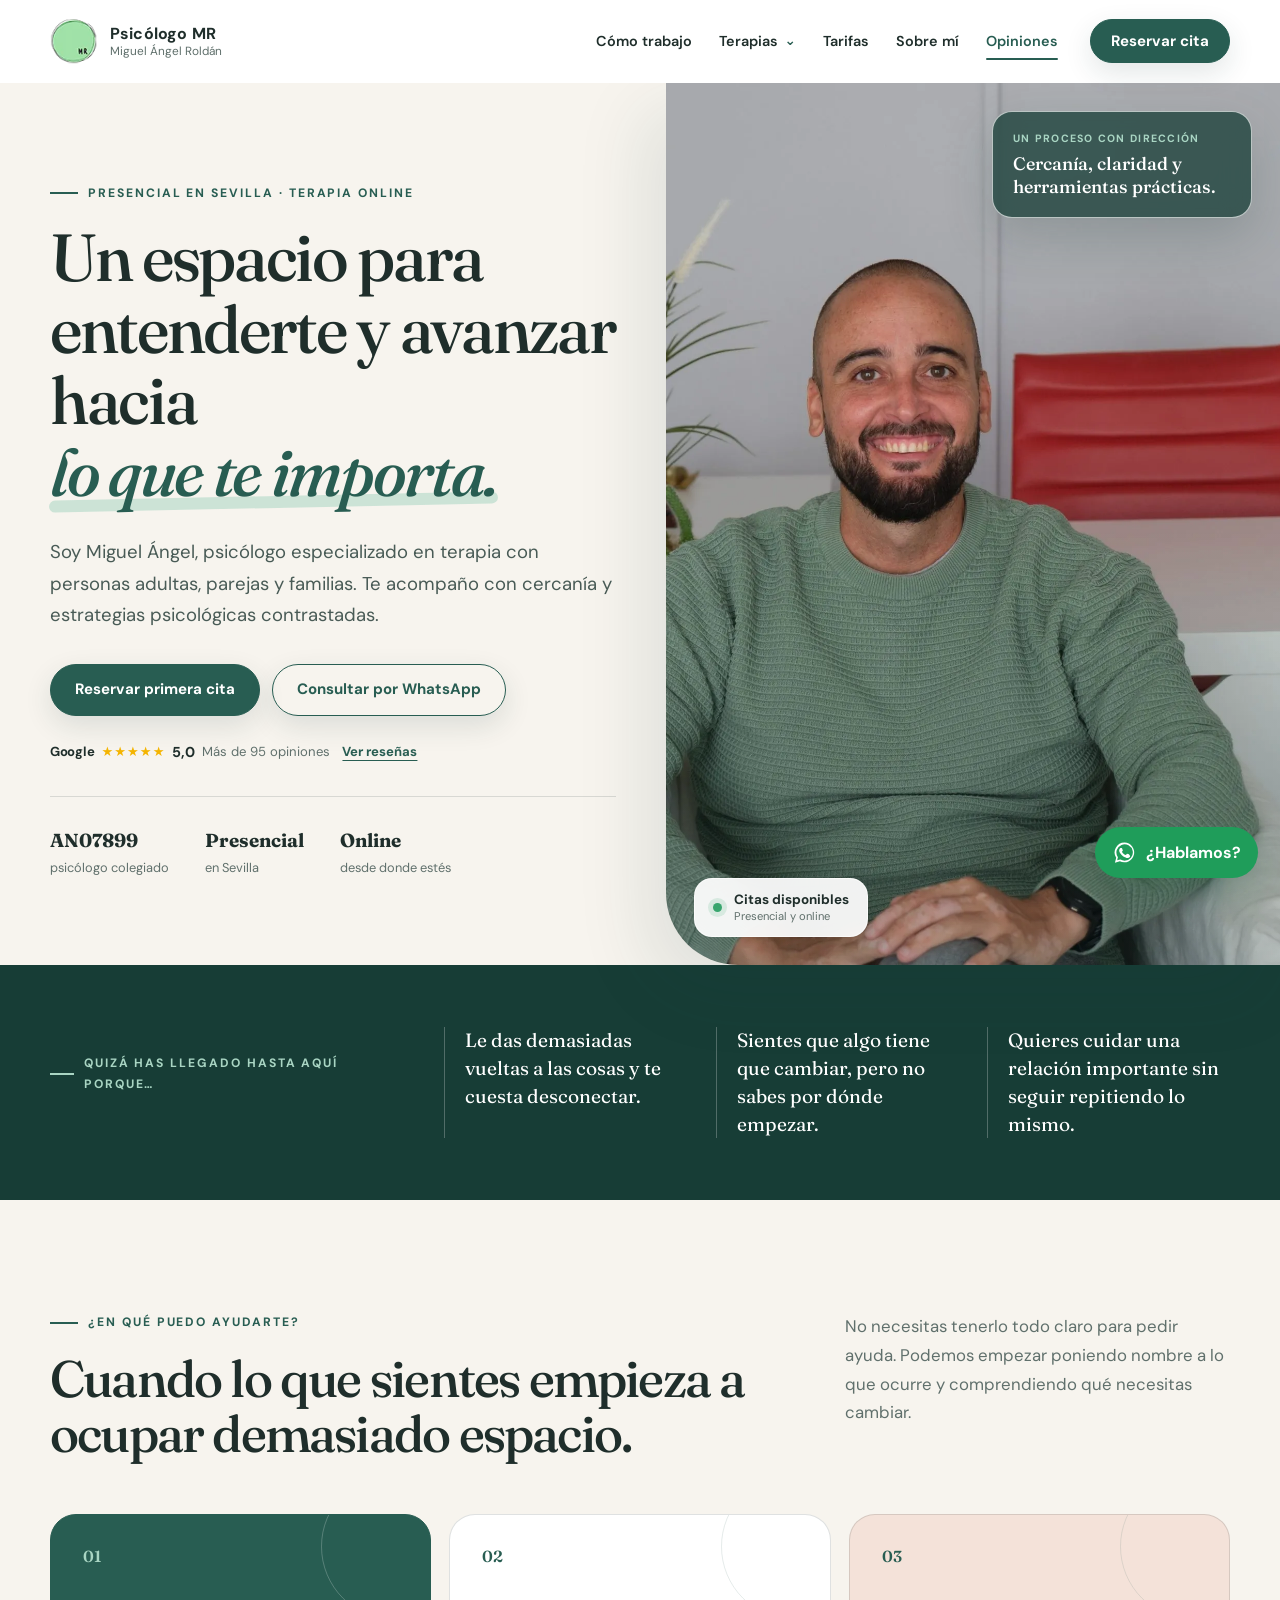
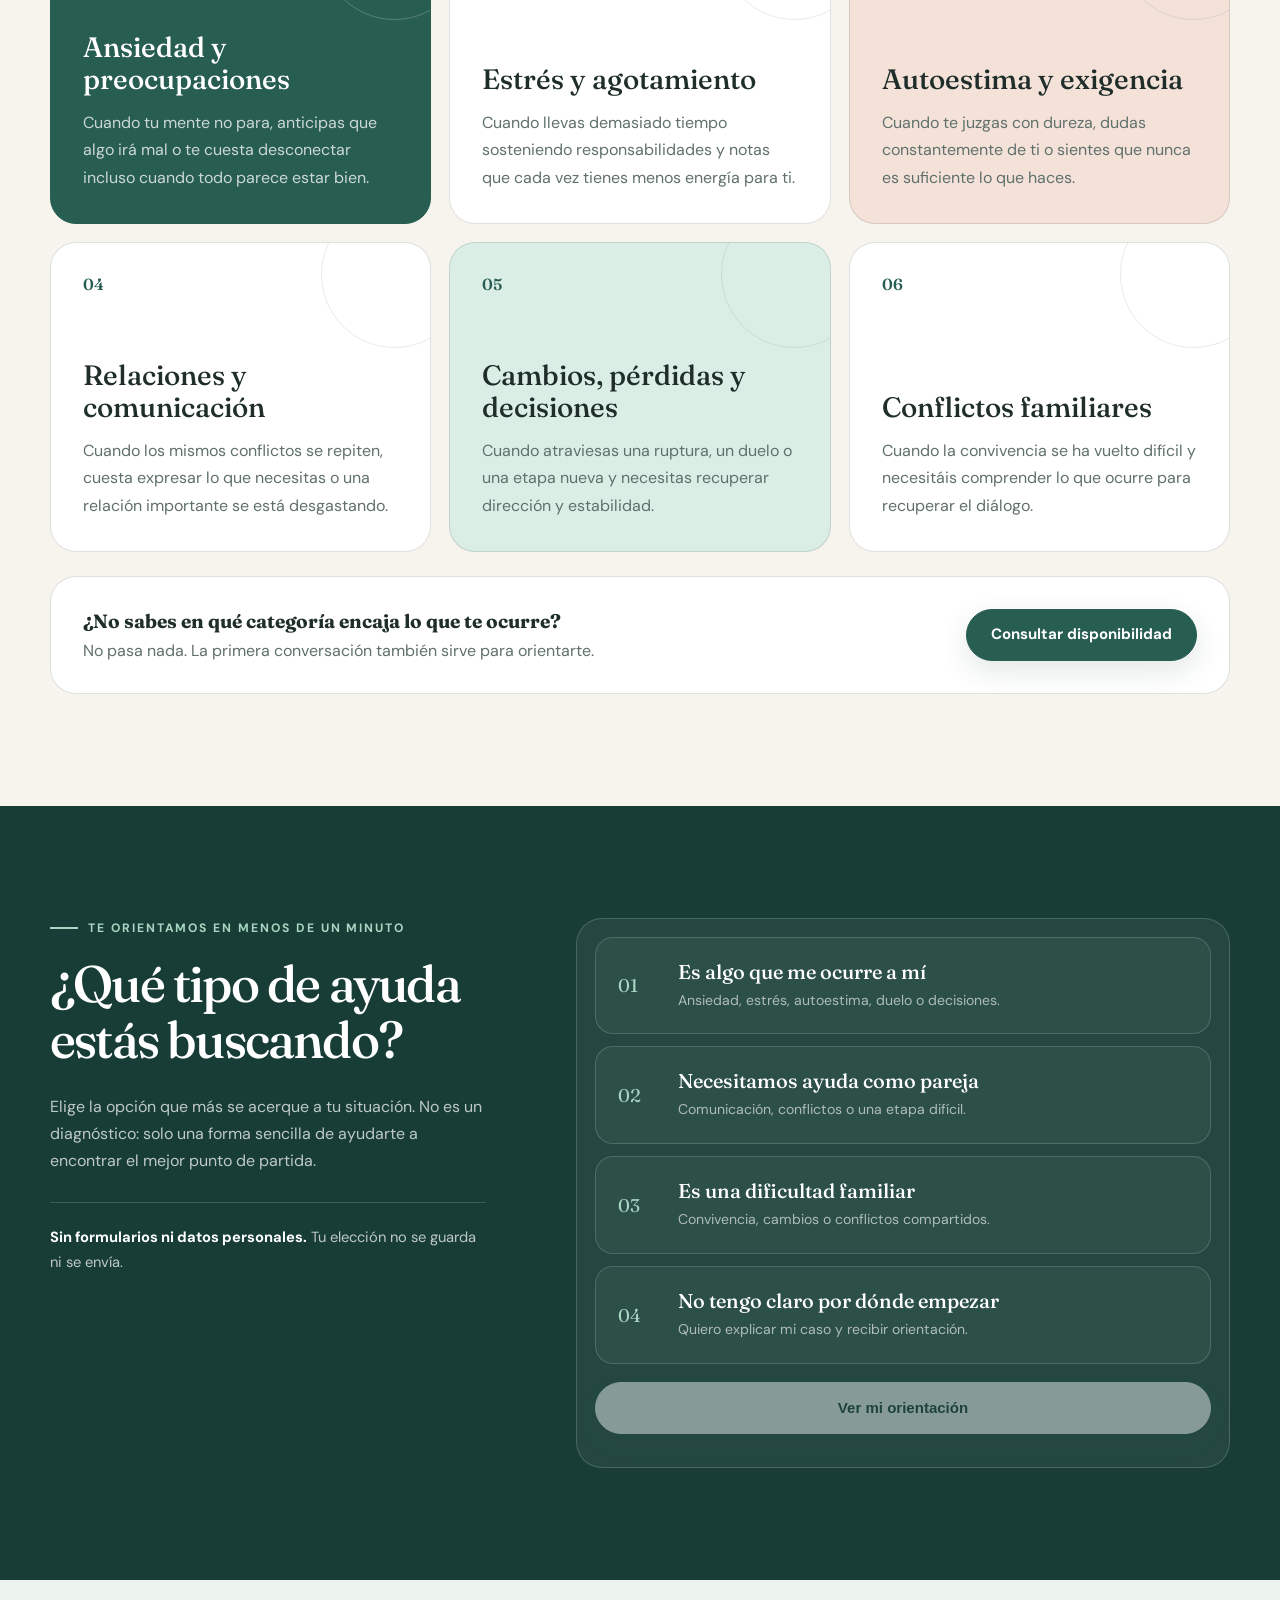
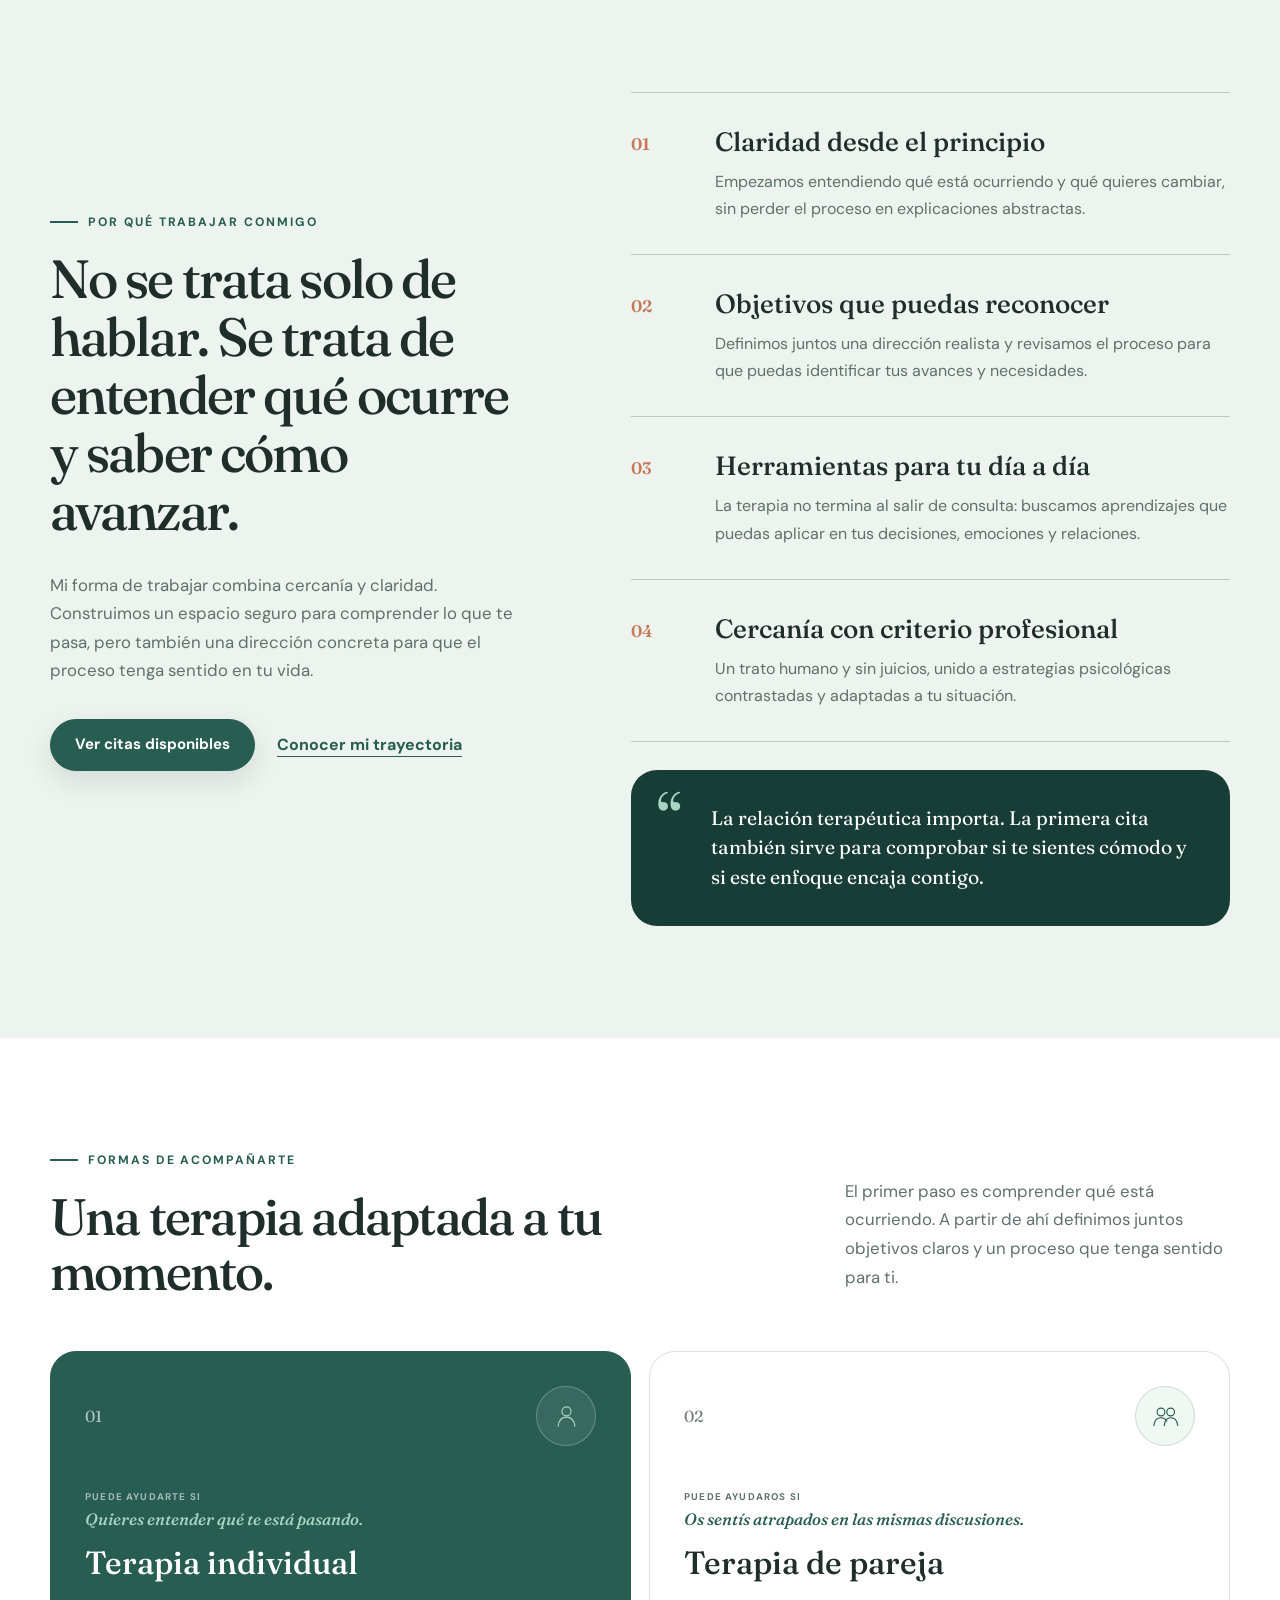
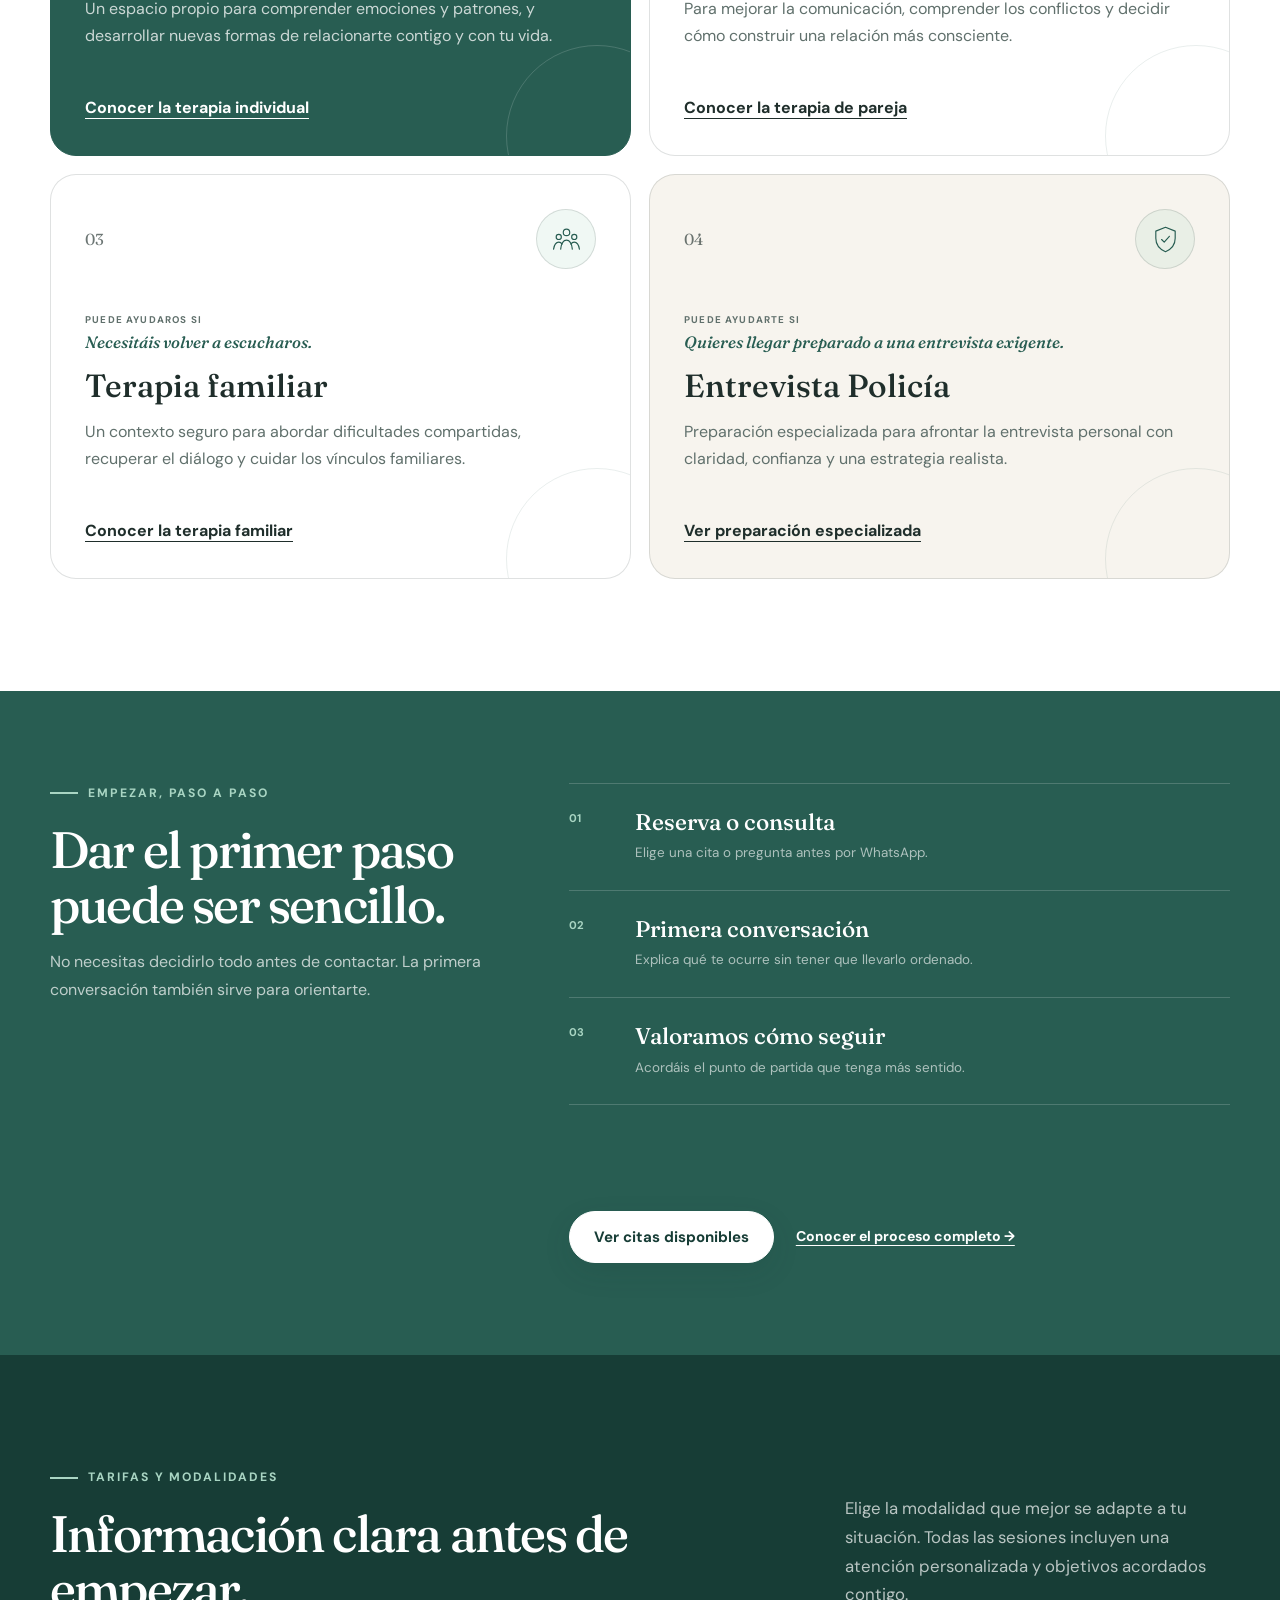
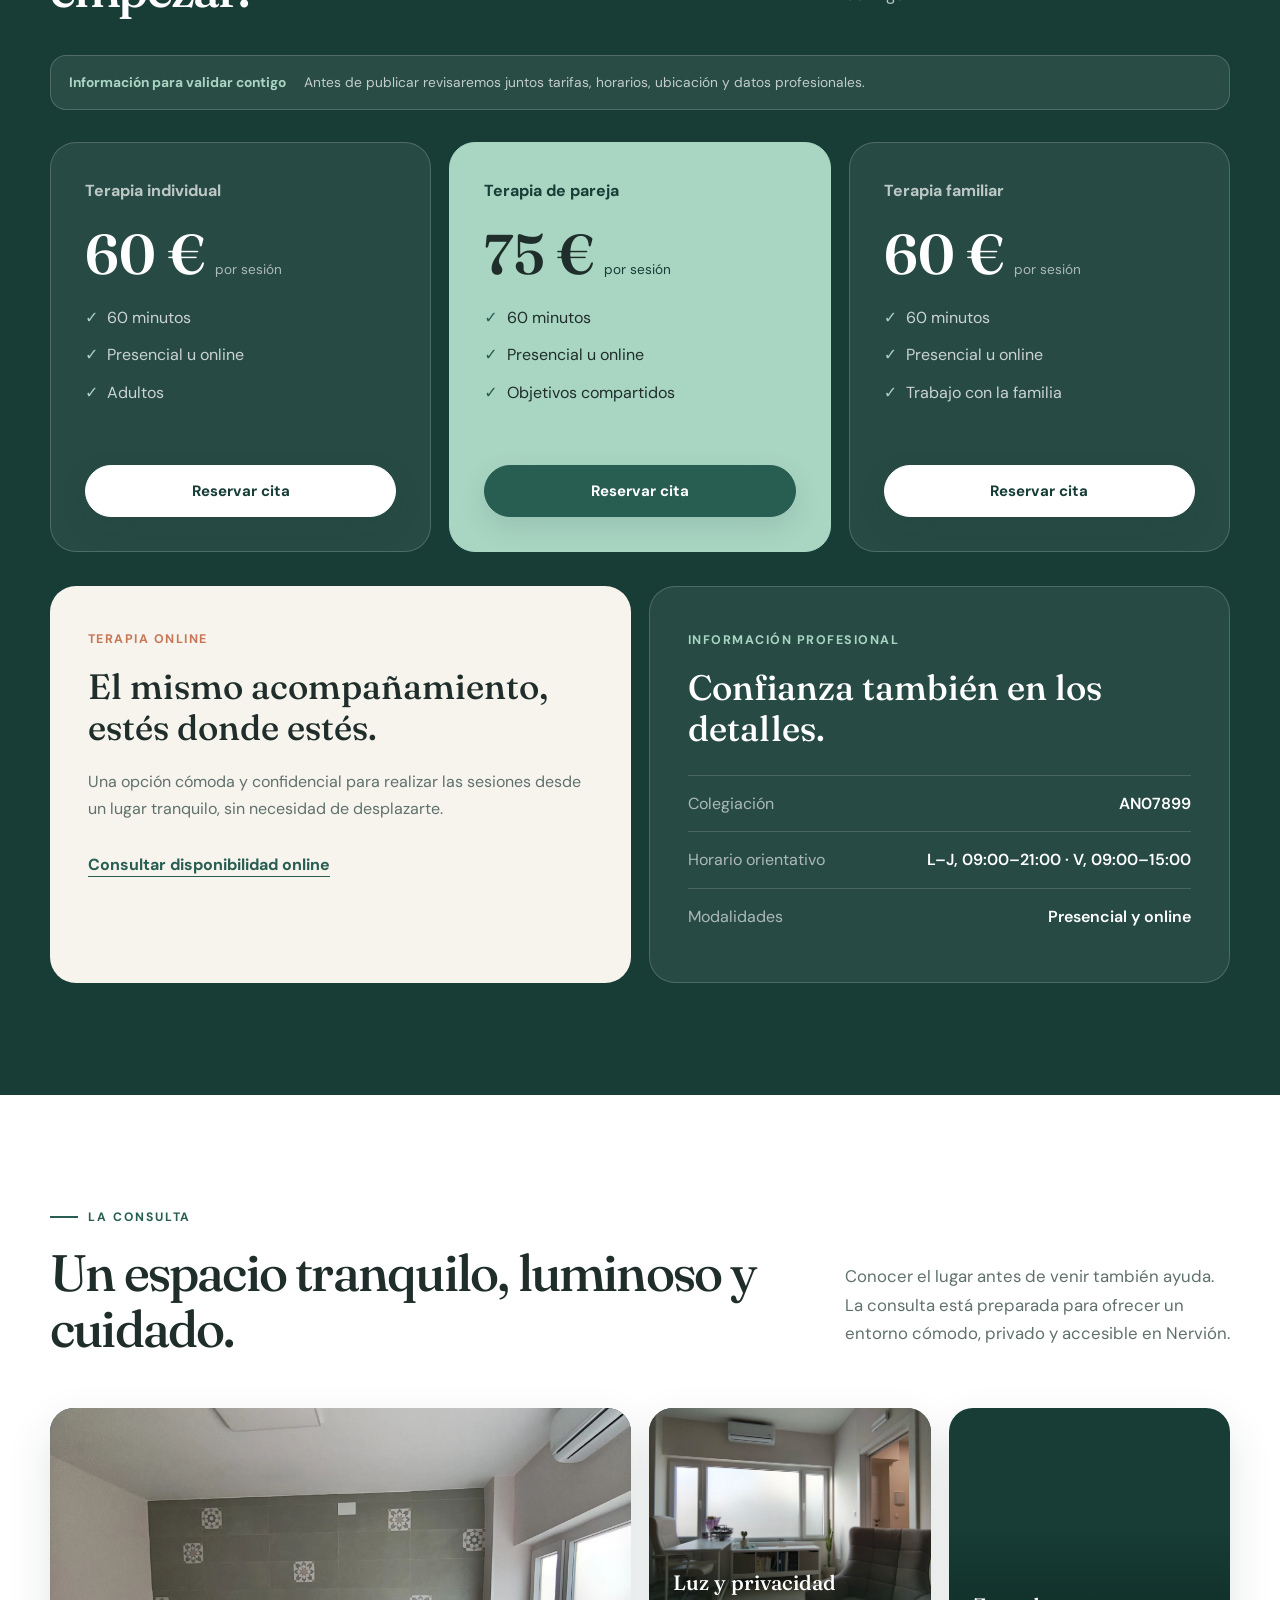
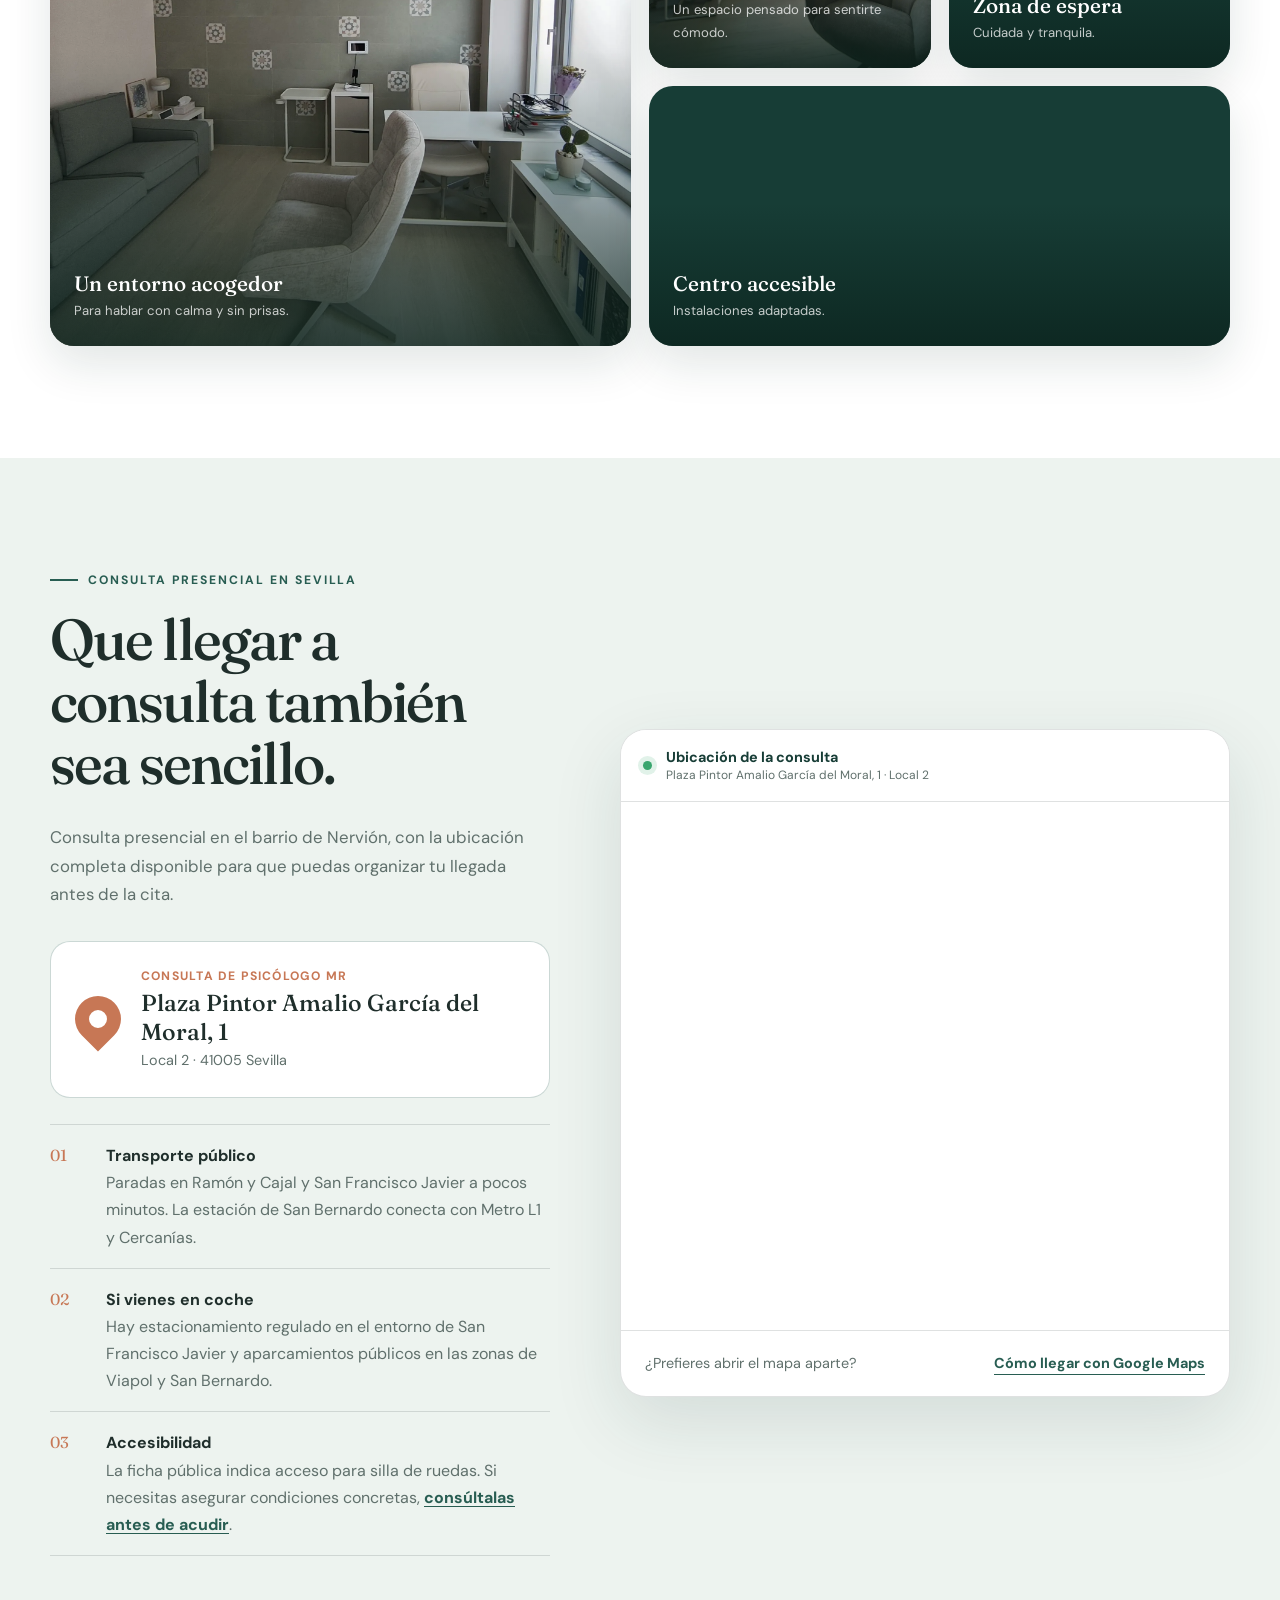
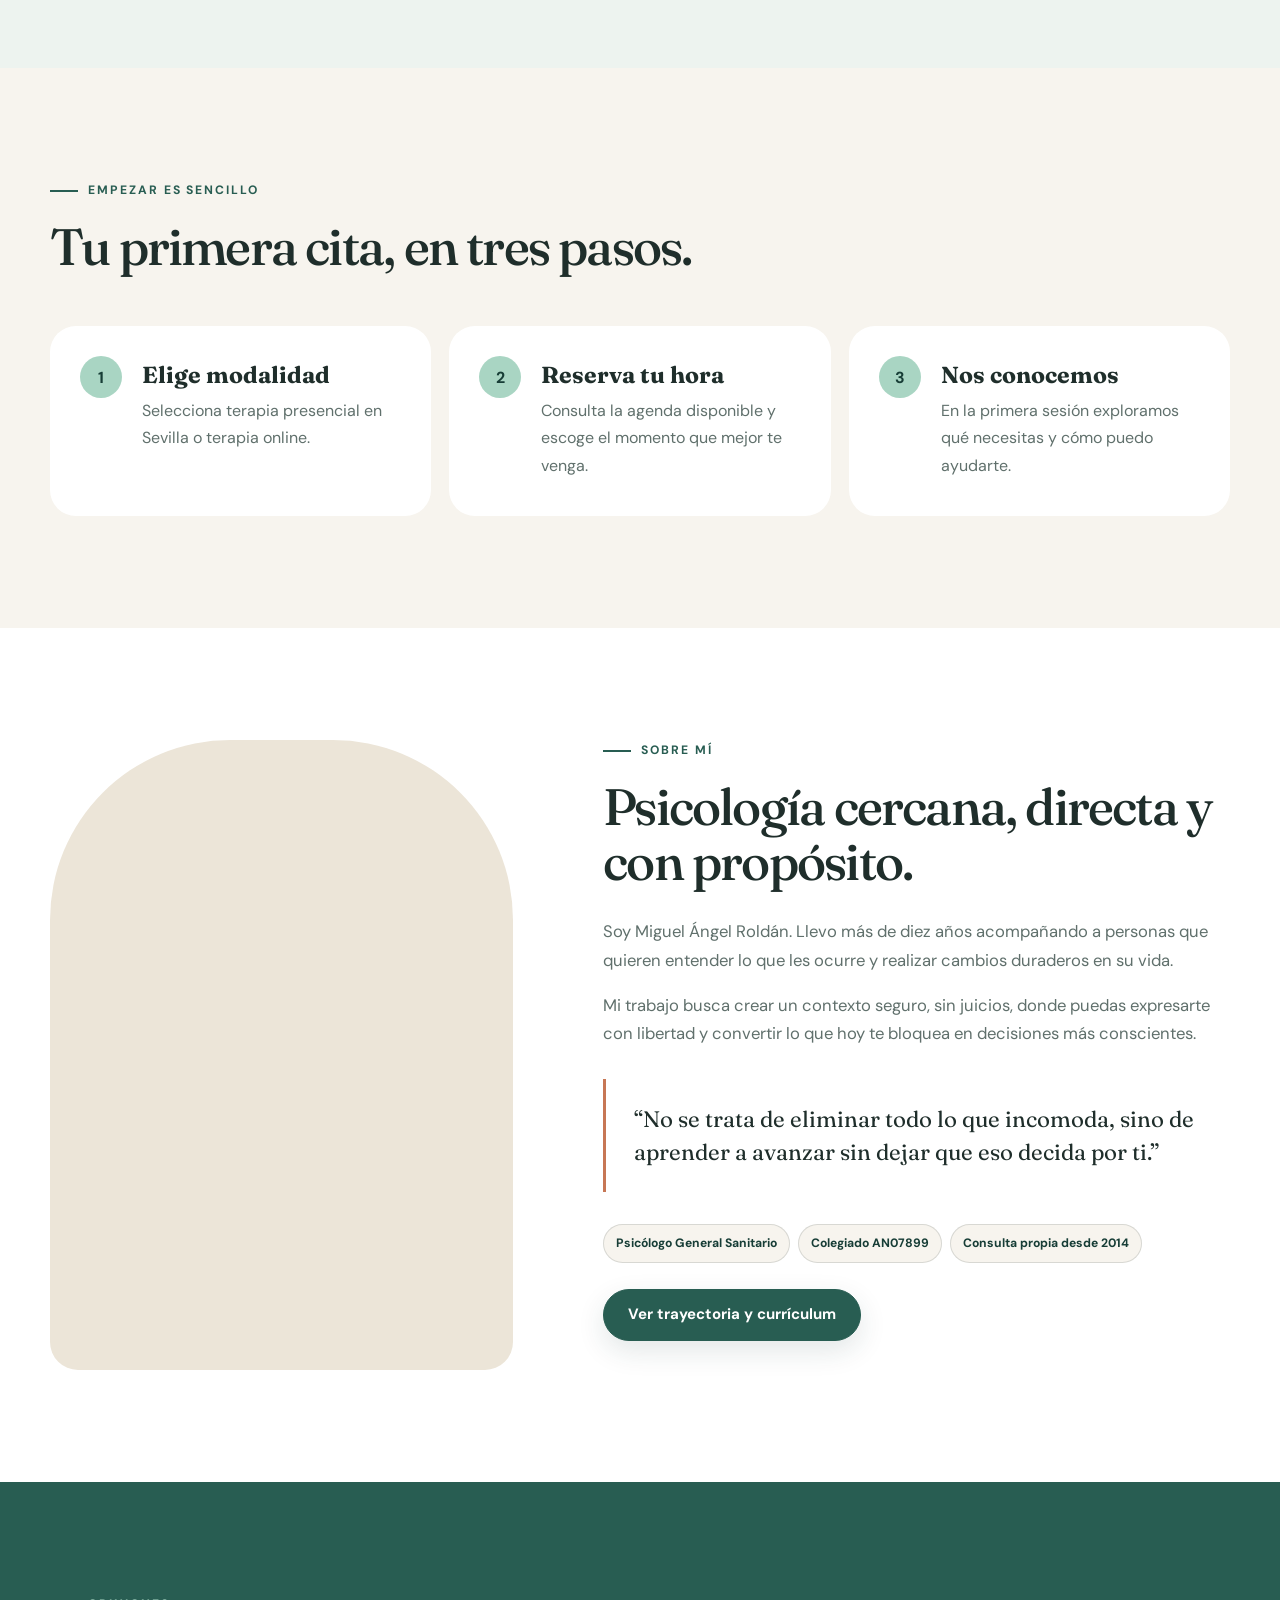
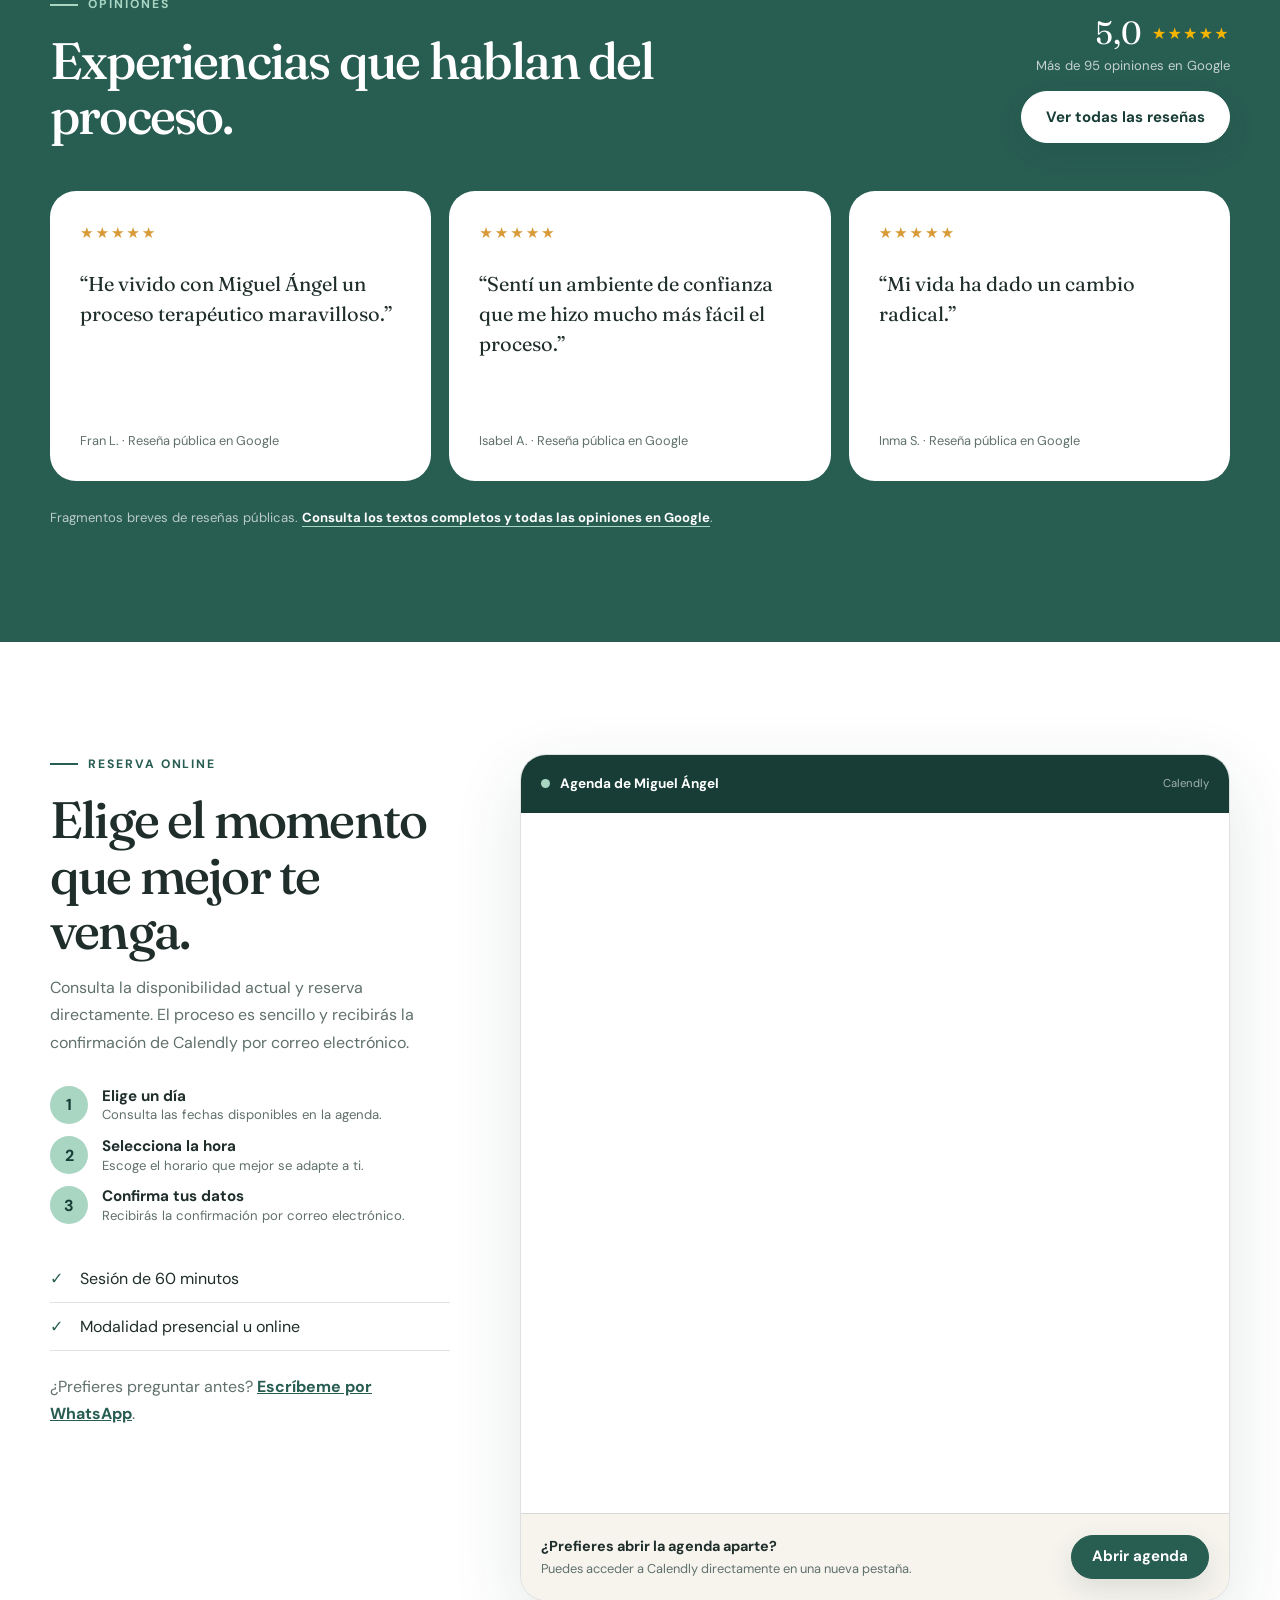
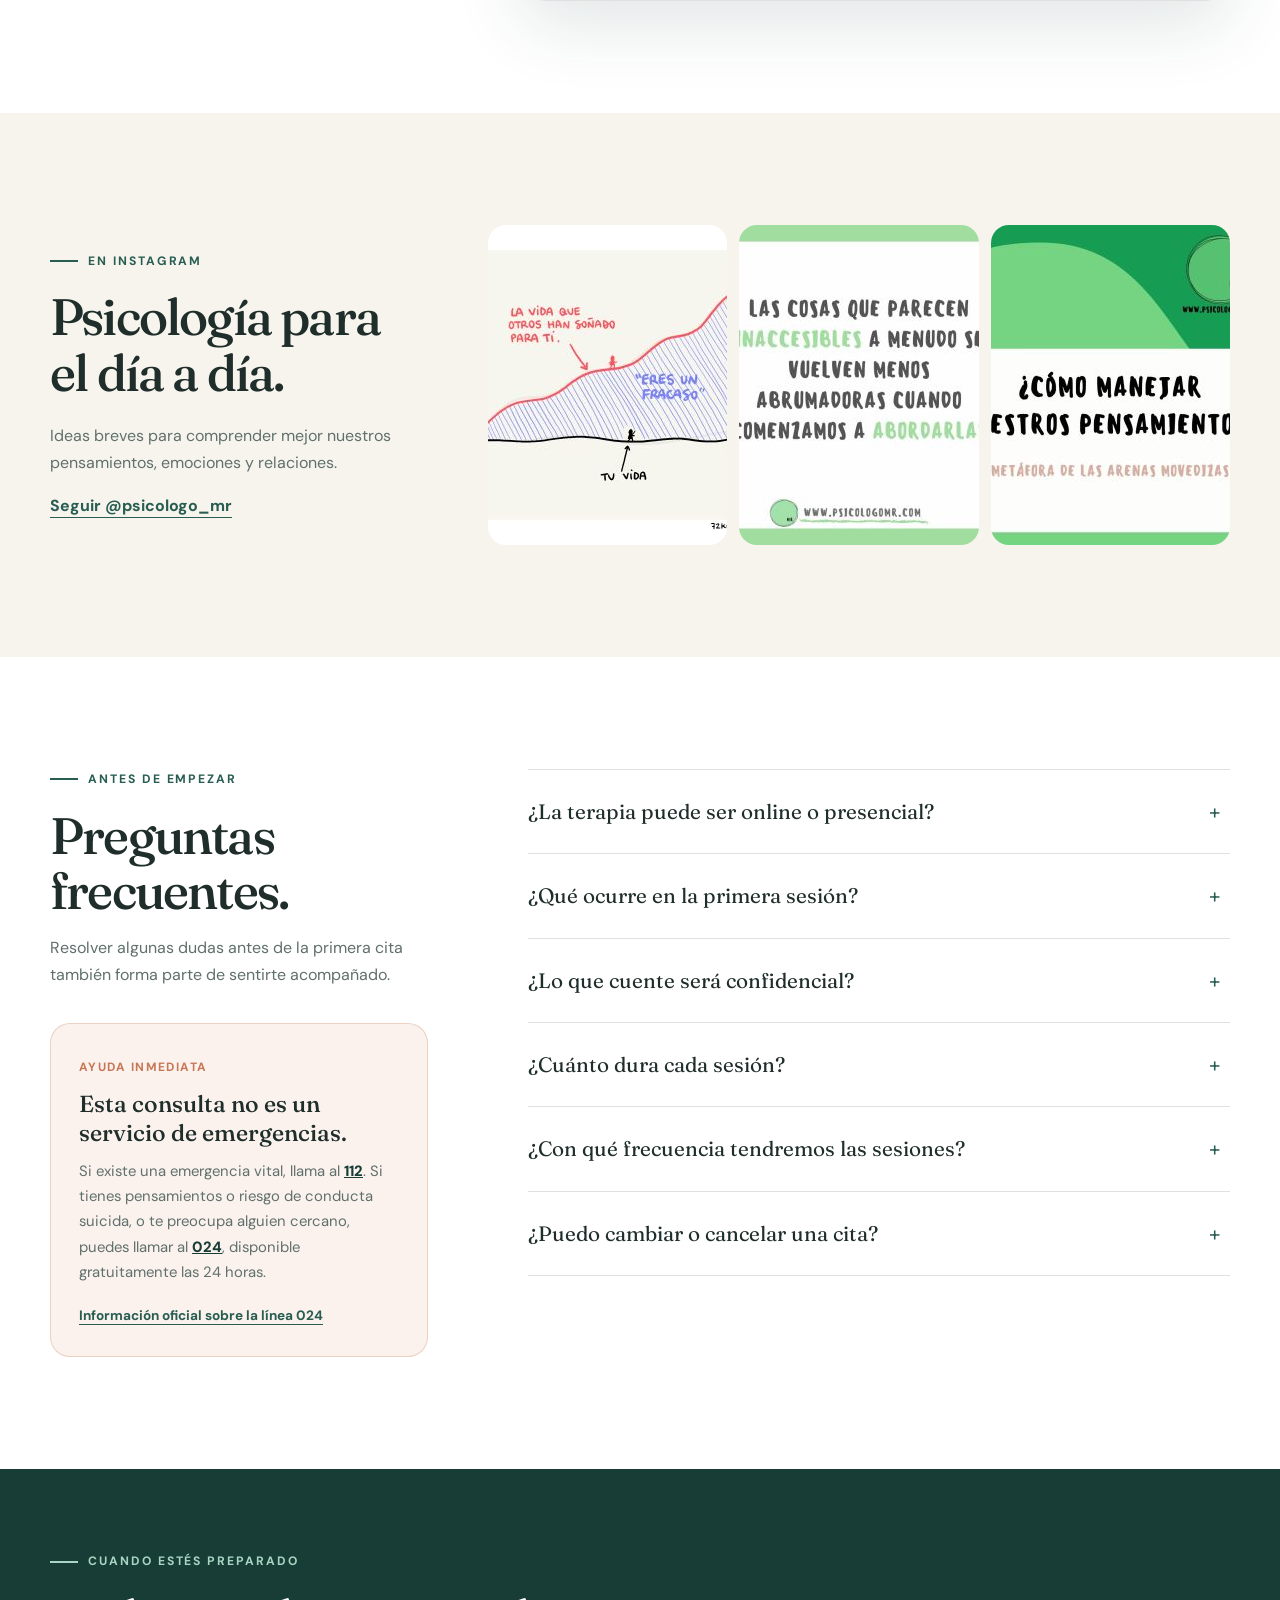
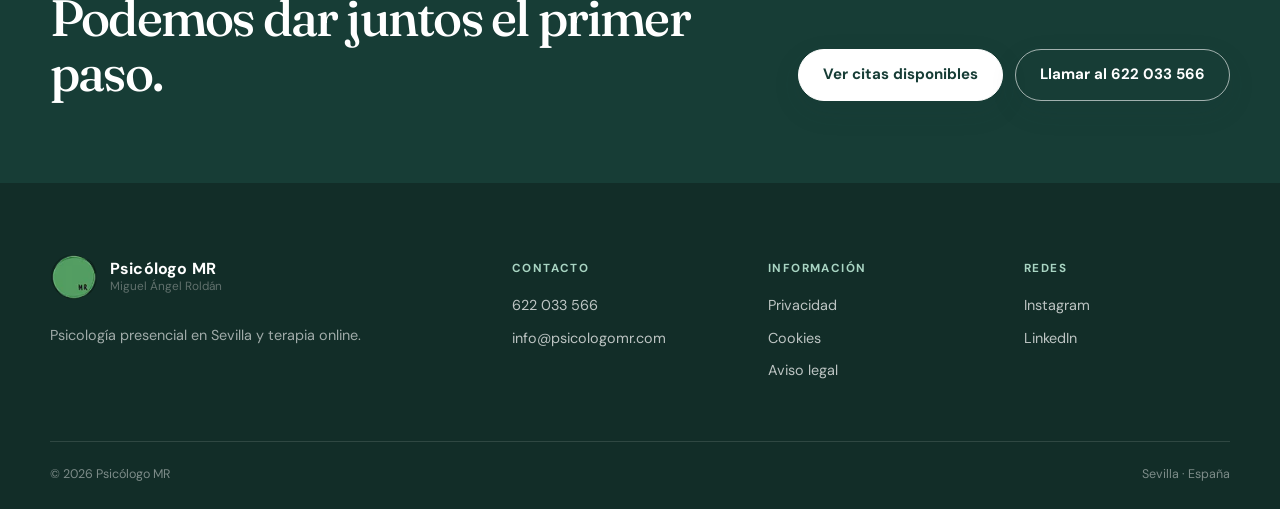
==== commit 5b6c7ea3: "Add files via upload" ====
--- a/index.html
+++ b/index.html
@@ -21,7 +21,7 @@
   <link rel="preload" as="image" href="img/miguel-angel.jpg" fetchpriority="high">
   <link href="https://fonts.googleapis.com/css2?family=DM+Sans:wght@400;500;600;700&family=Fraunces:opsz,wght@9..144,500;9..144,600&display=swap" rel="stylesheet">
   <link rel="icon" type="image/svg+xml" href="data:image/svg+xml,%3Csvg xmlns='http://www.w3.org/2000/svg' viewBox='0 0 64 64'%3E%3Crect width='64' height='64' rx='20' fill='%23285d52'/%3E%3Cpath d='M18 42V22h6l8 11 8-11h6v20h-6V31l-8 10-8-10v11z' fill='white'/%3E%3C/svg%3E">
-  <link rel="stylesheet" href="css/style.css?v=20261007-3">
+  <link rel="stylesheet" href="css/style.css?v=20261010-2">
   <script type="application/ld+json">
     {
       "@context": "https://schema.org",
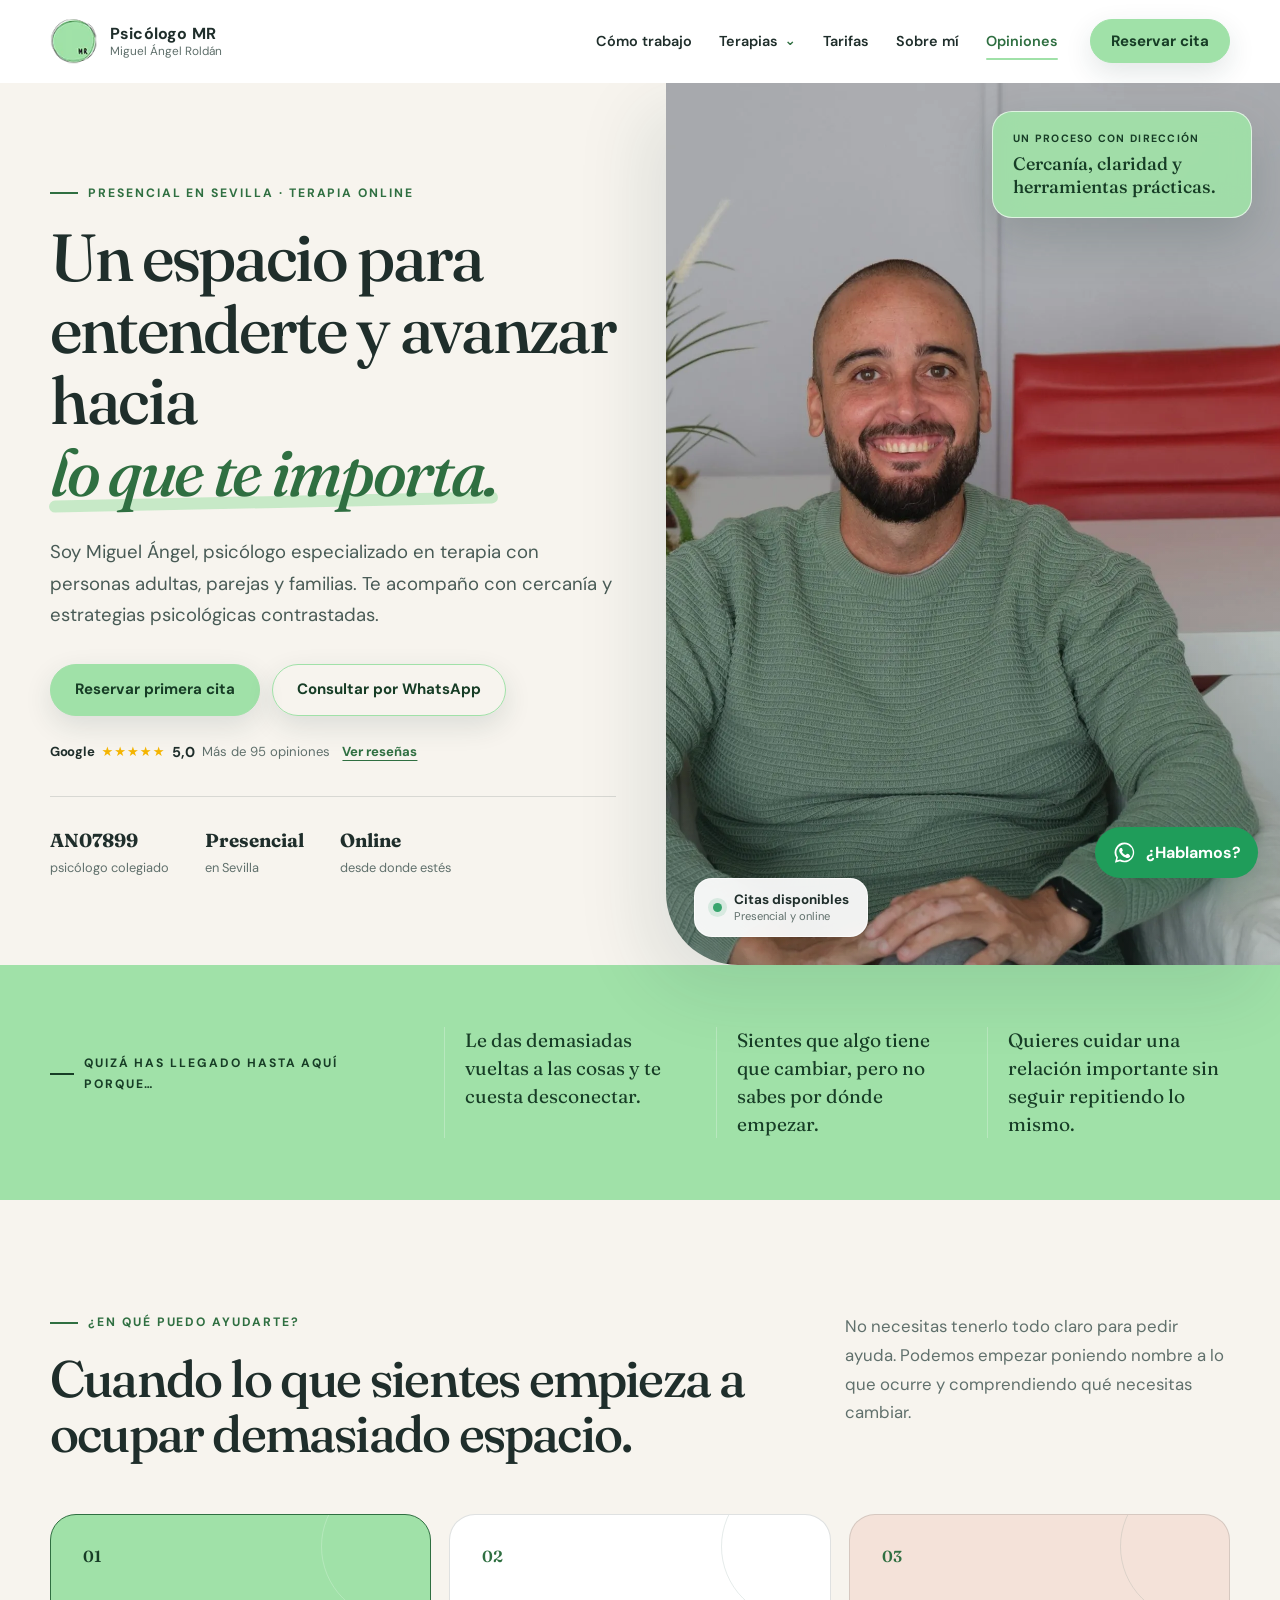
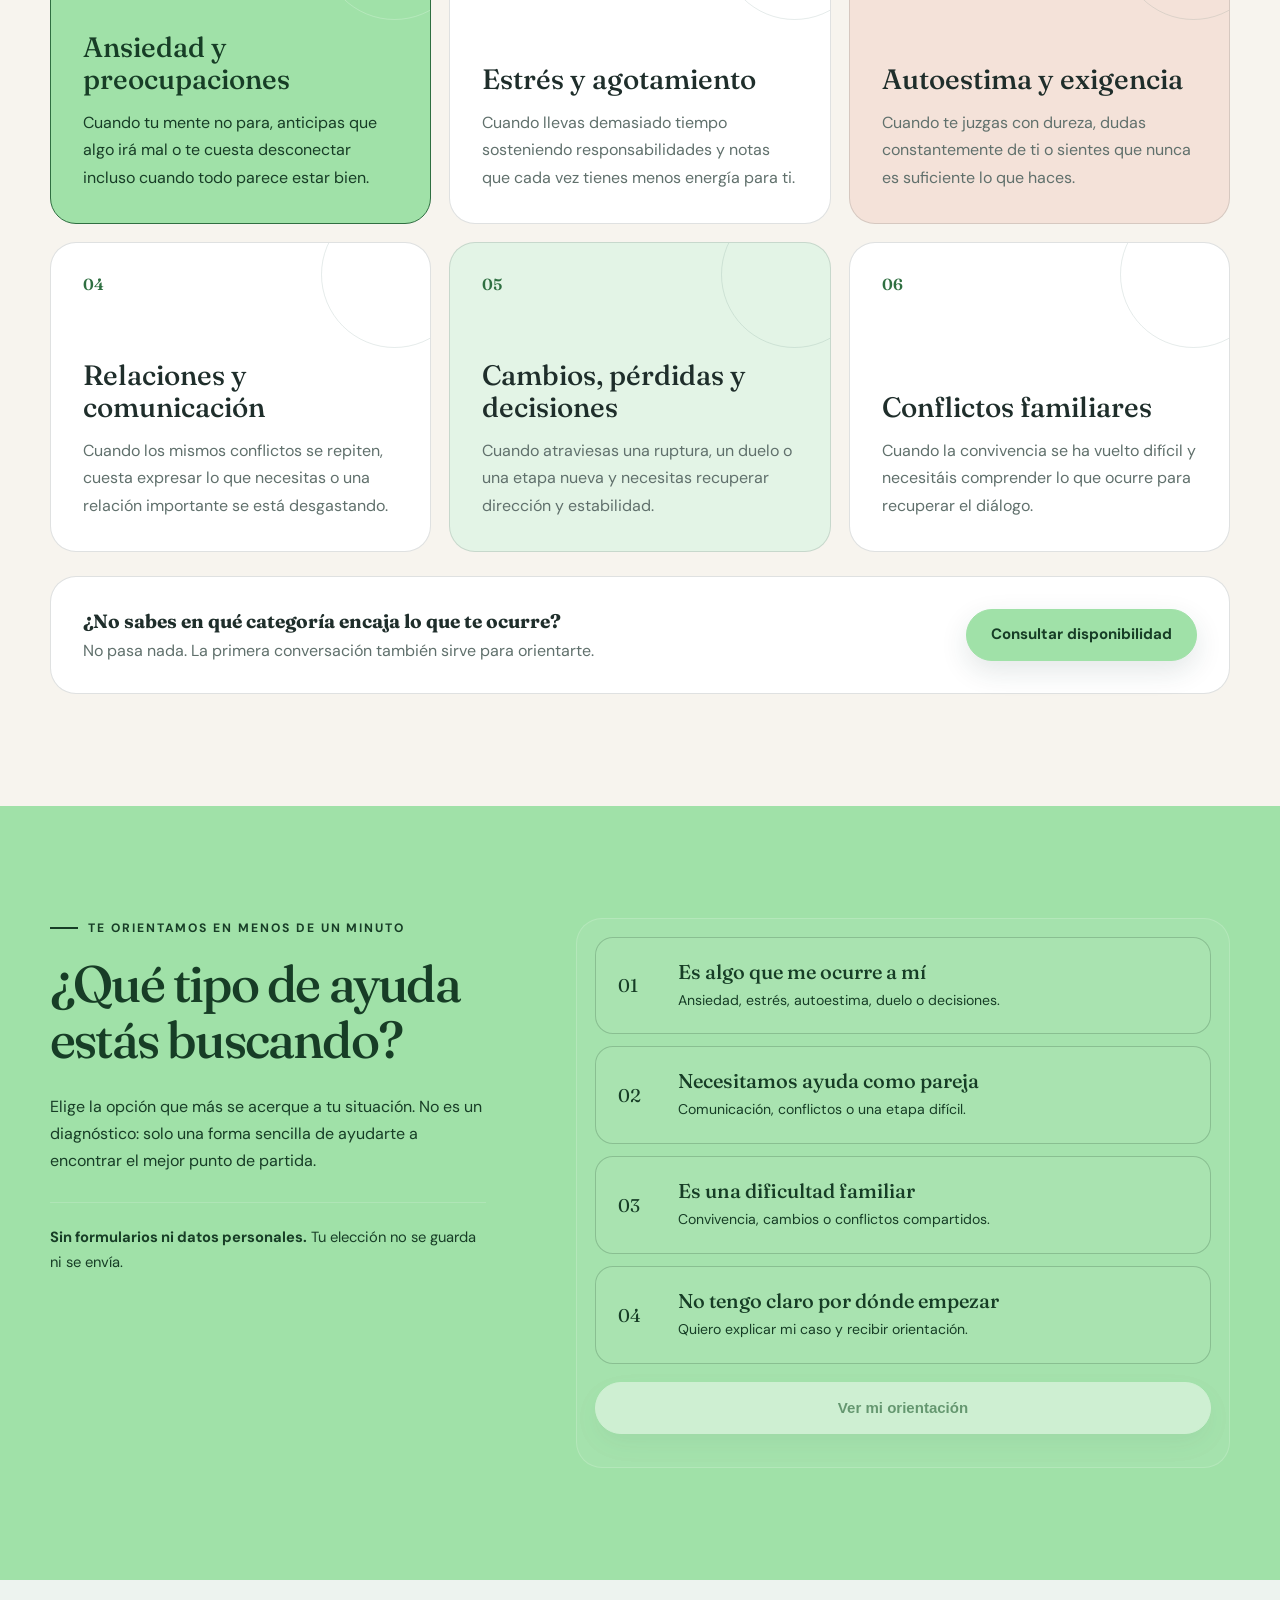
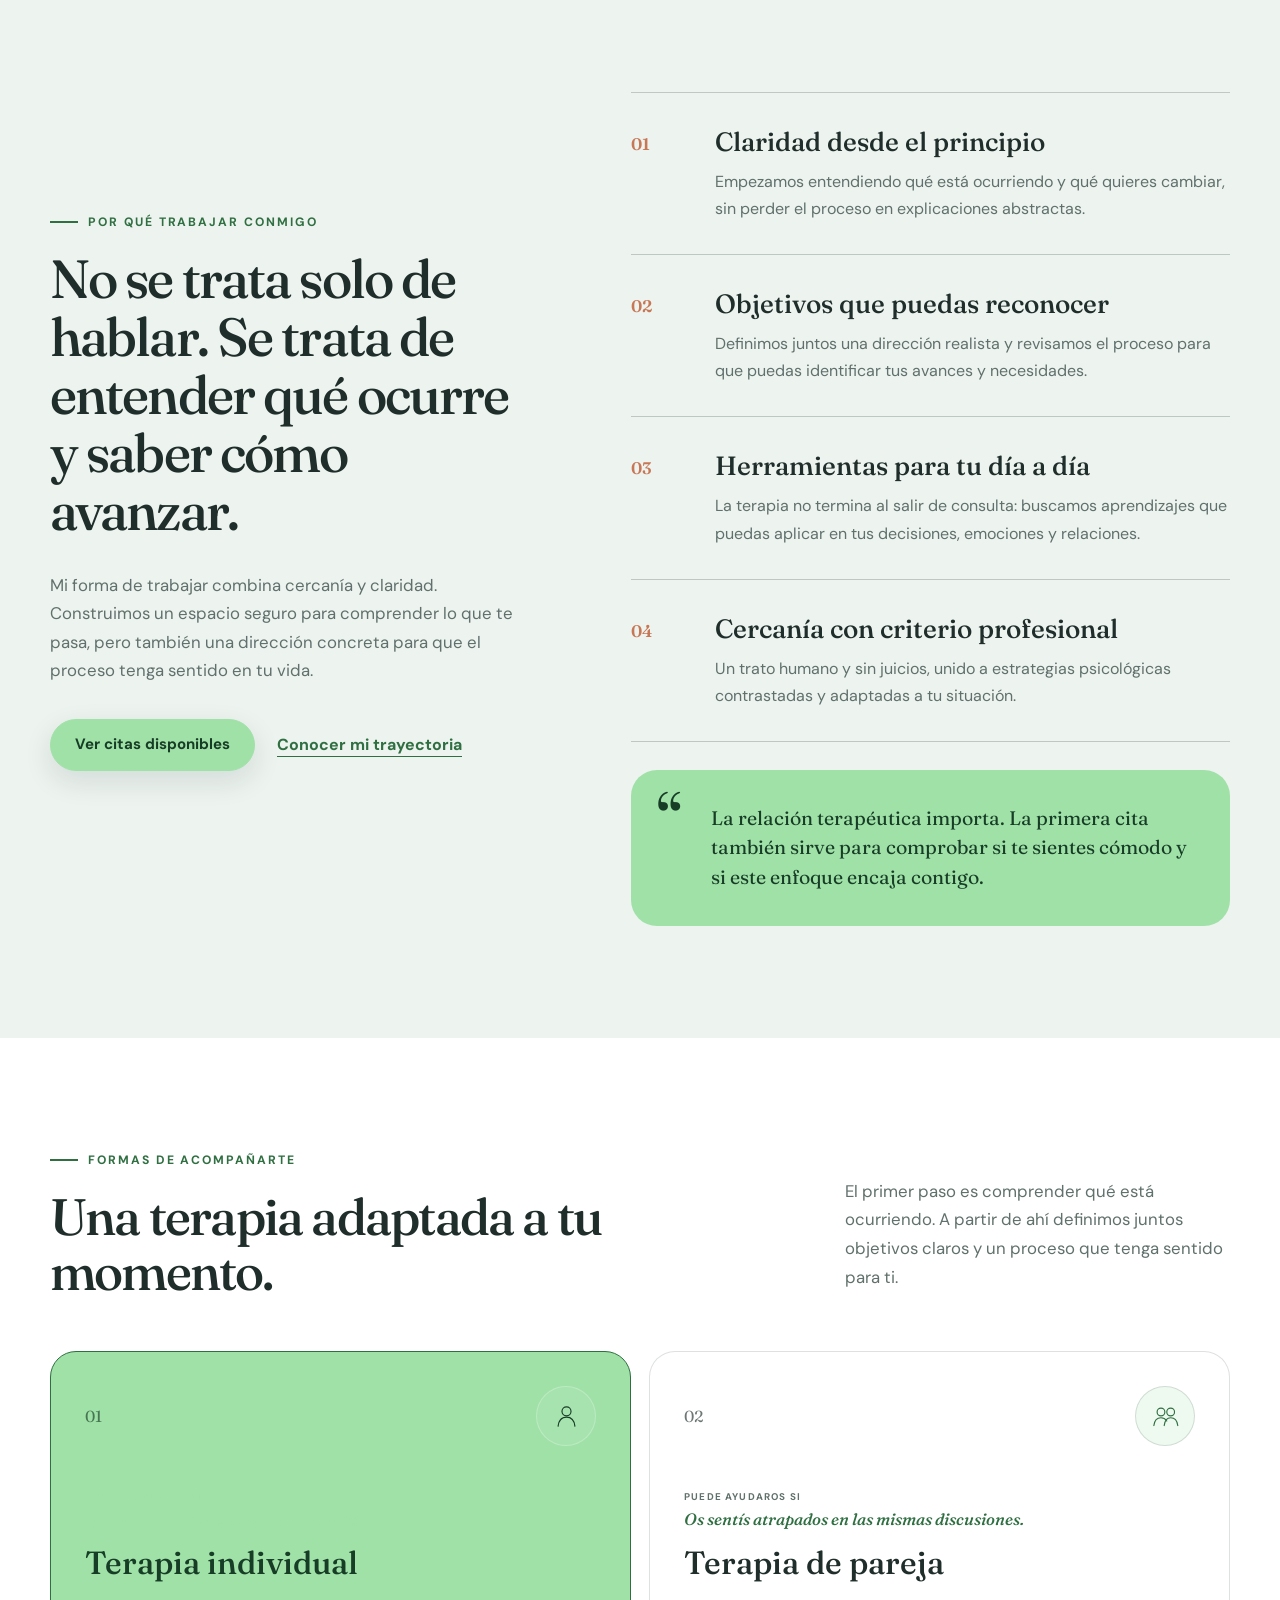
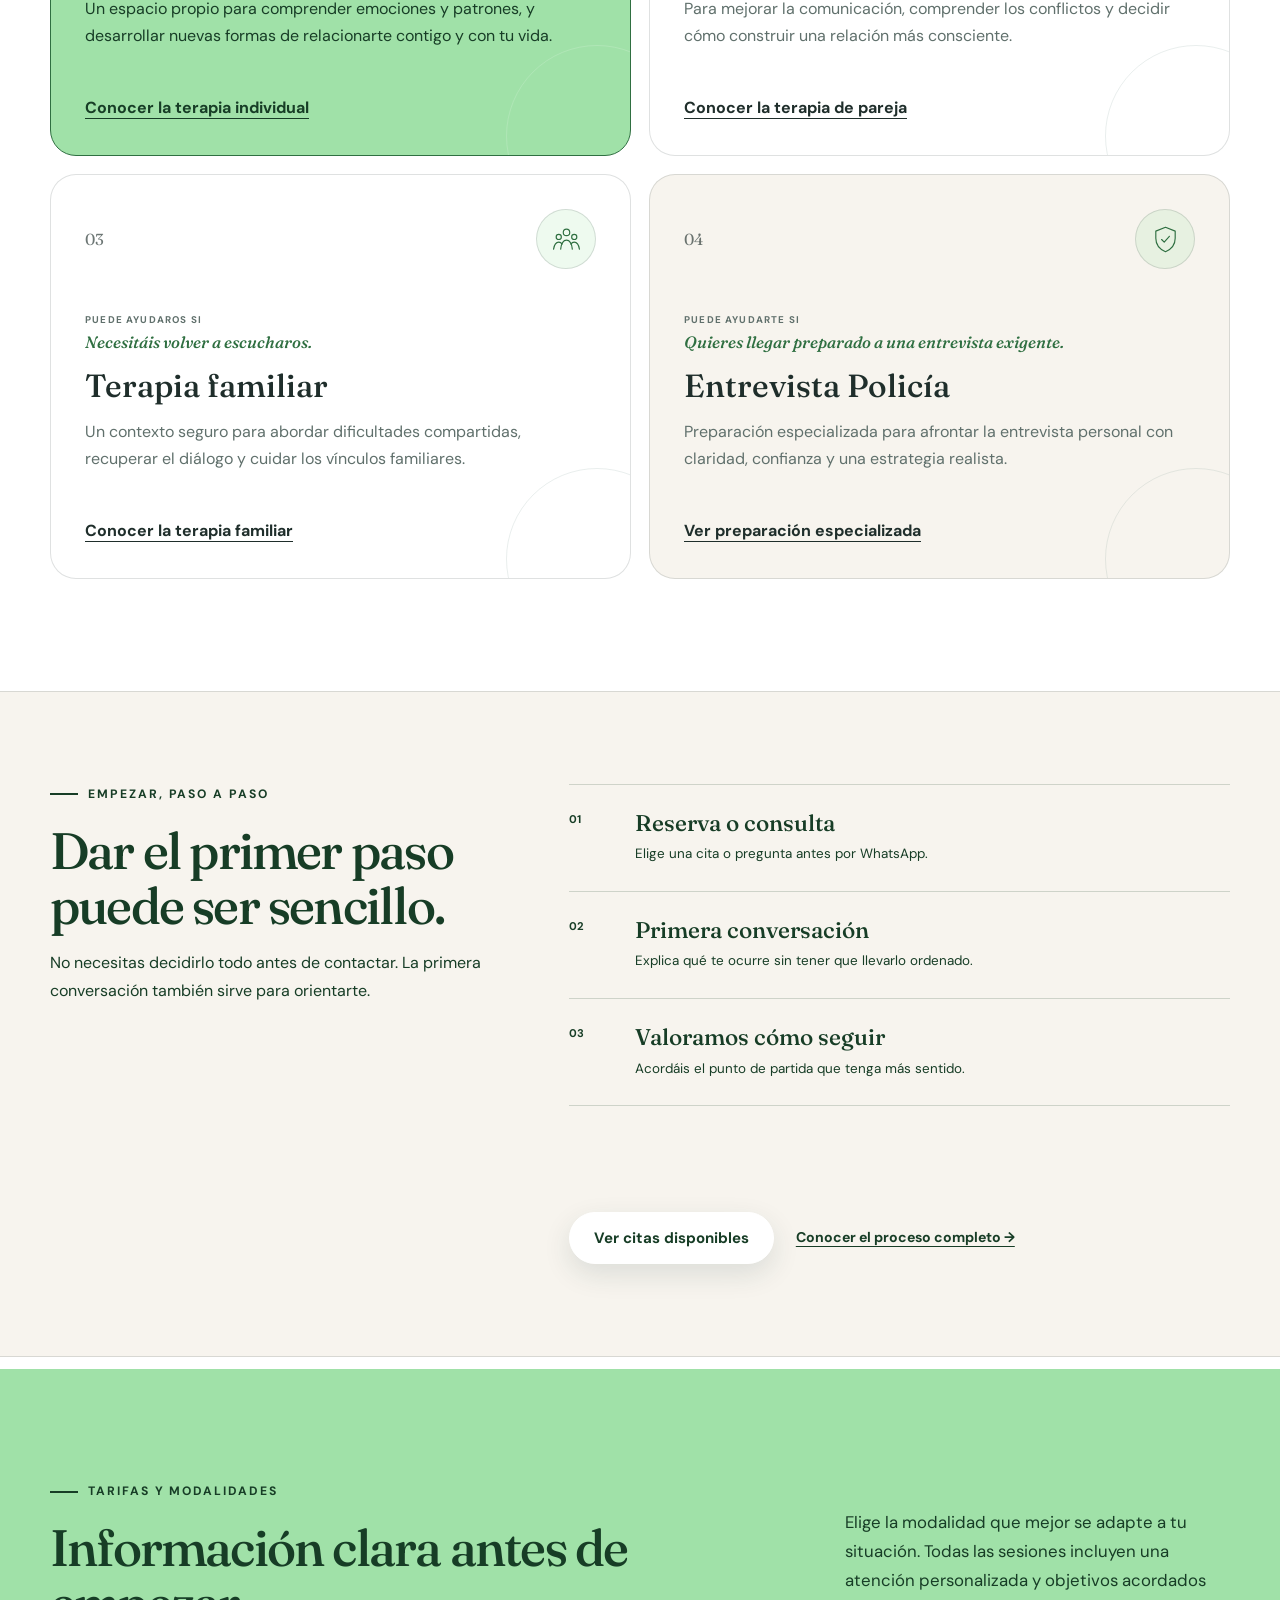
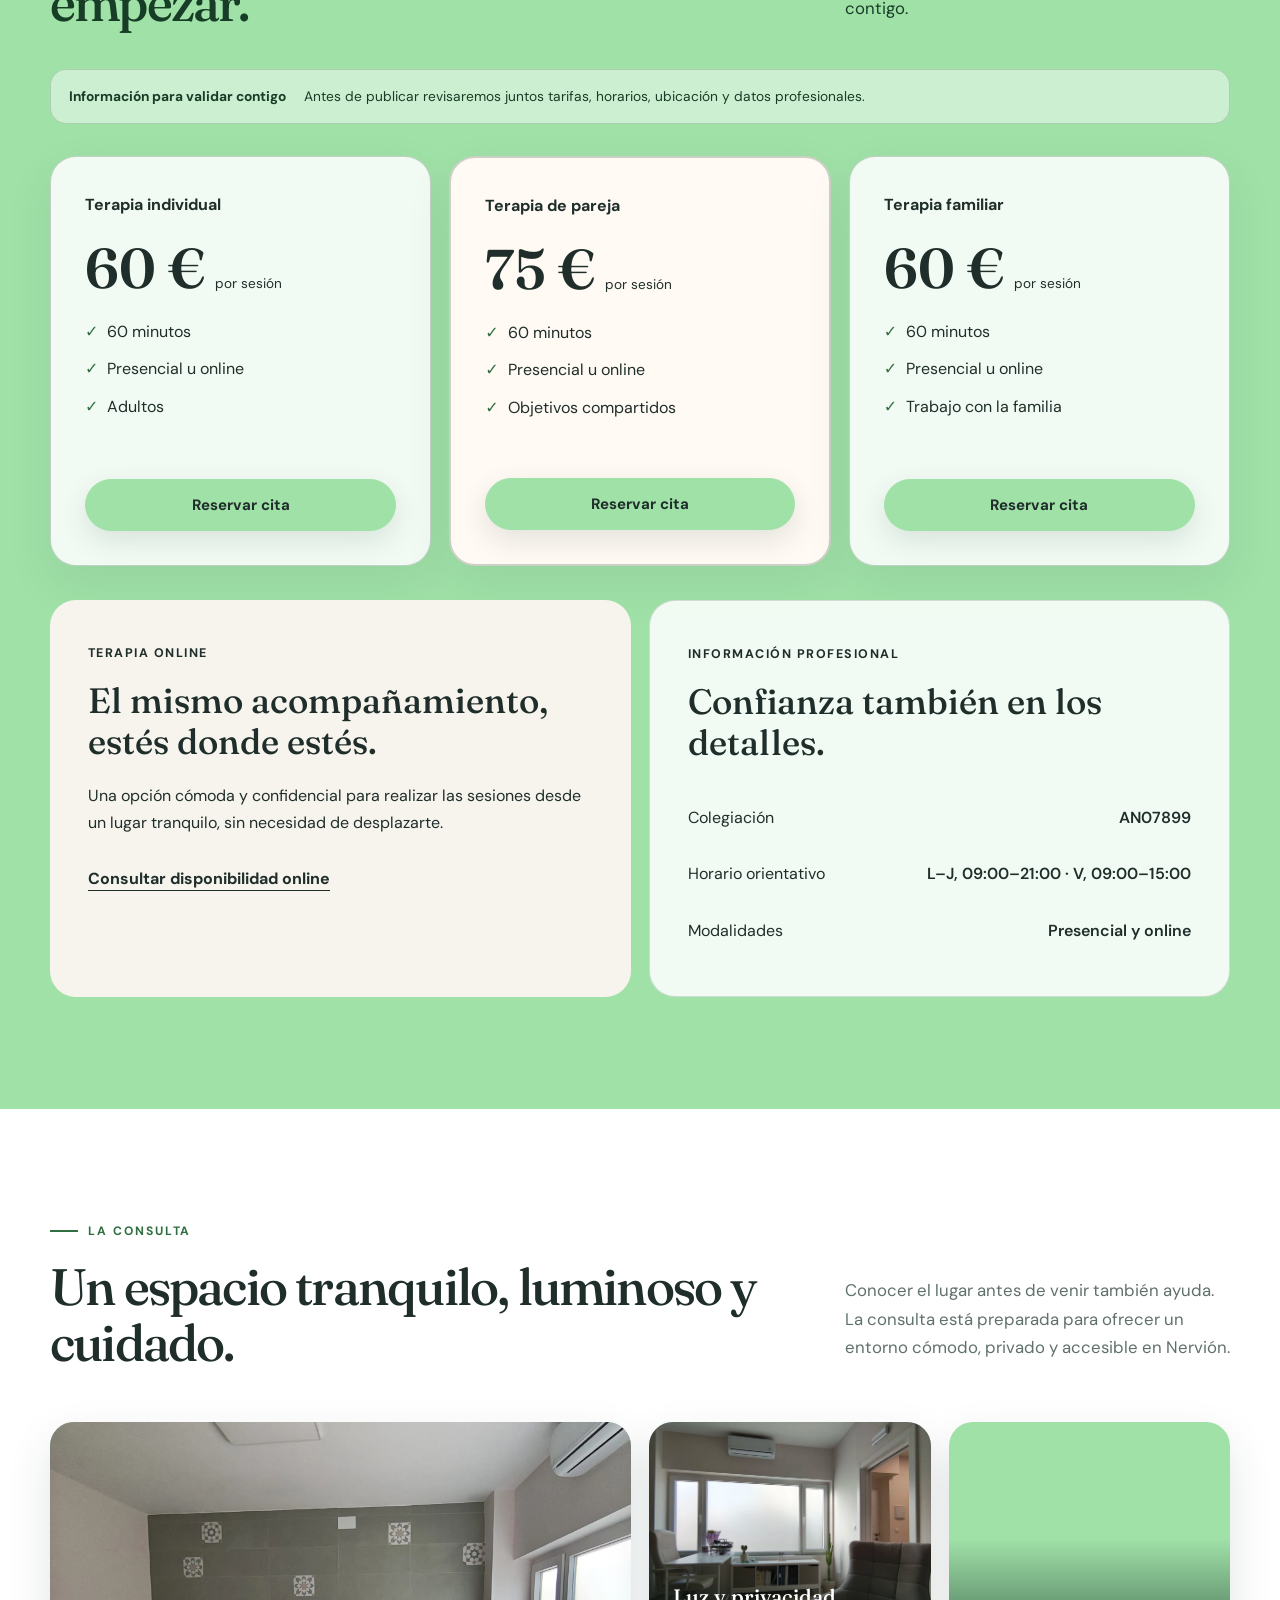
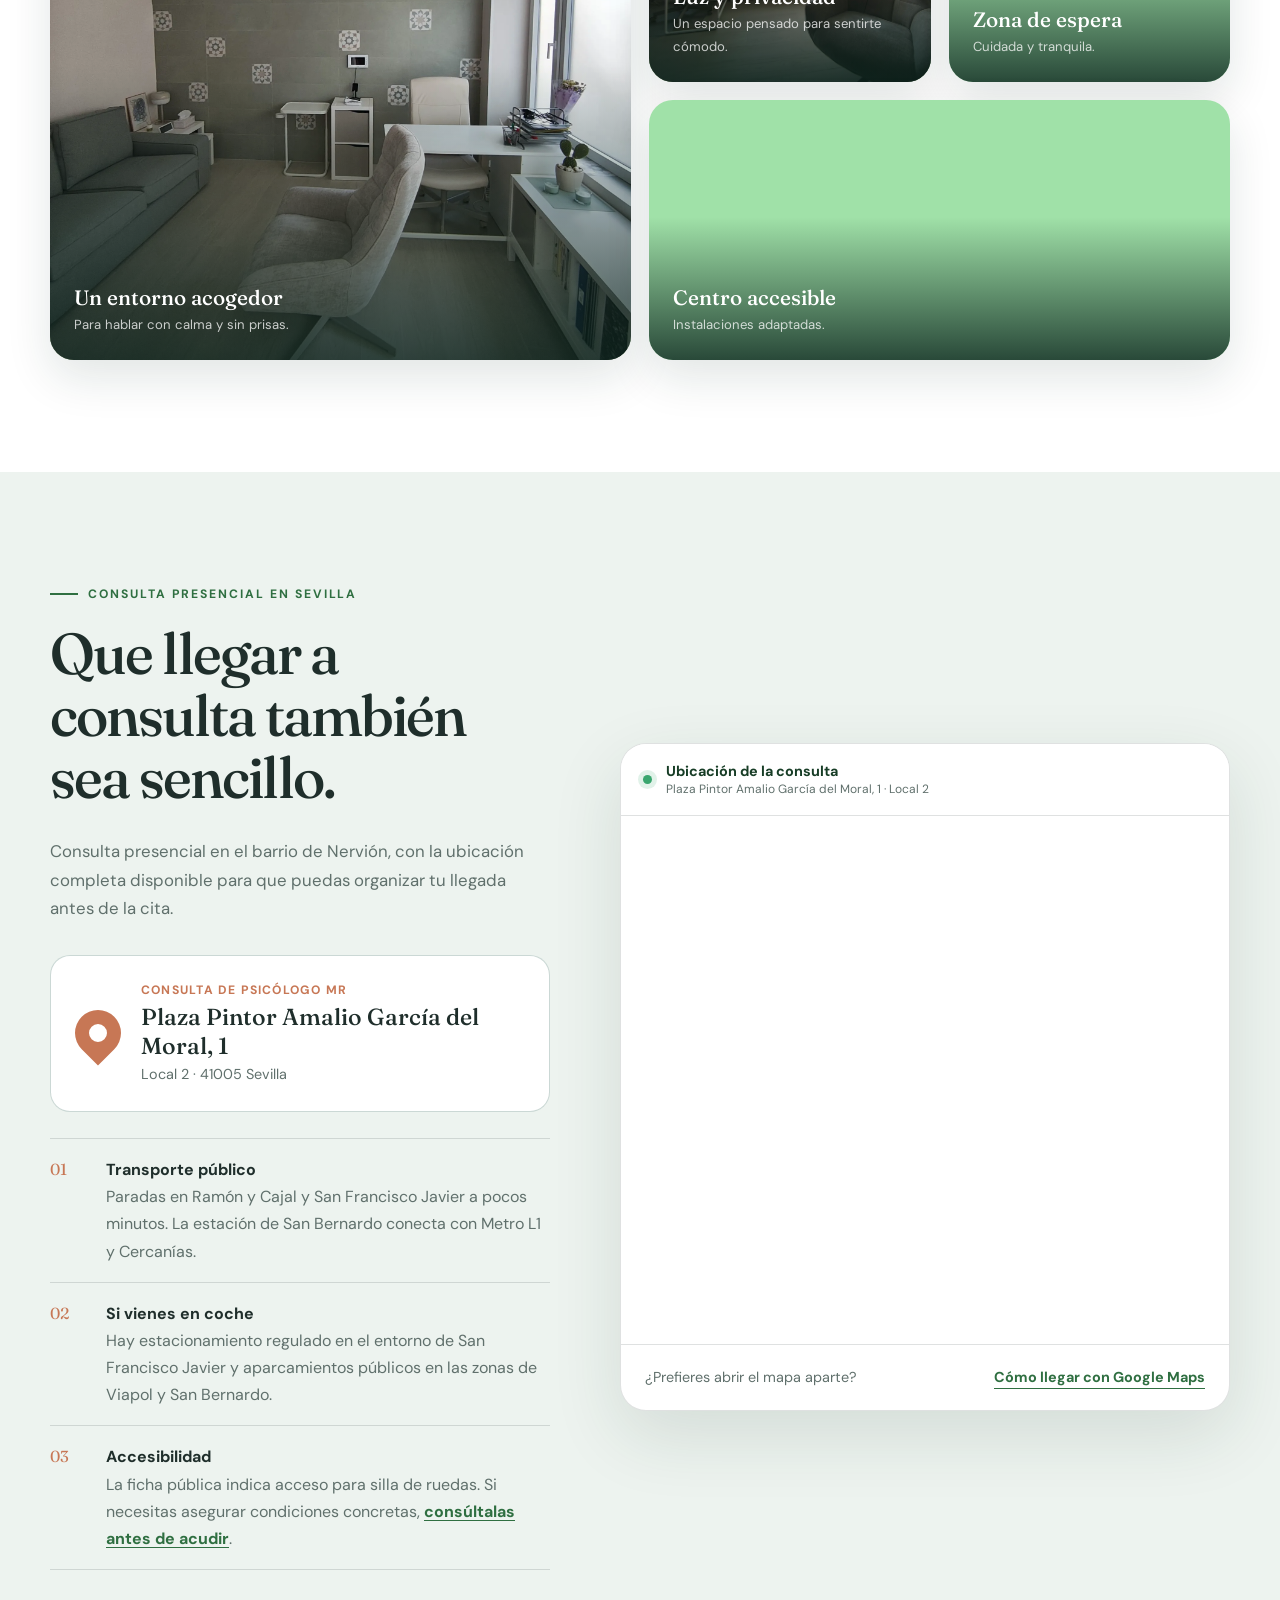
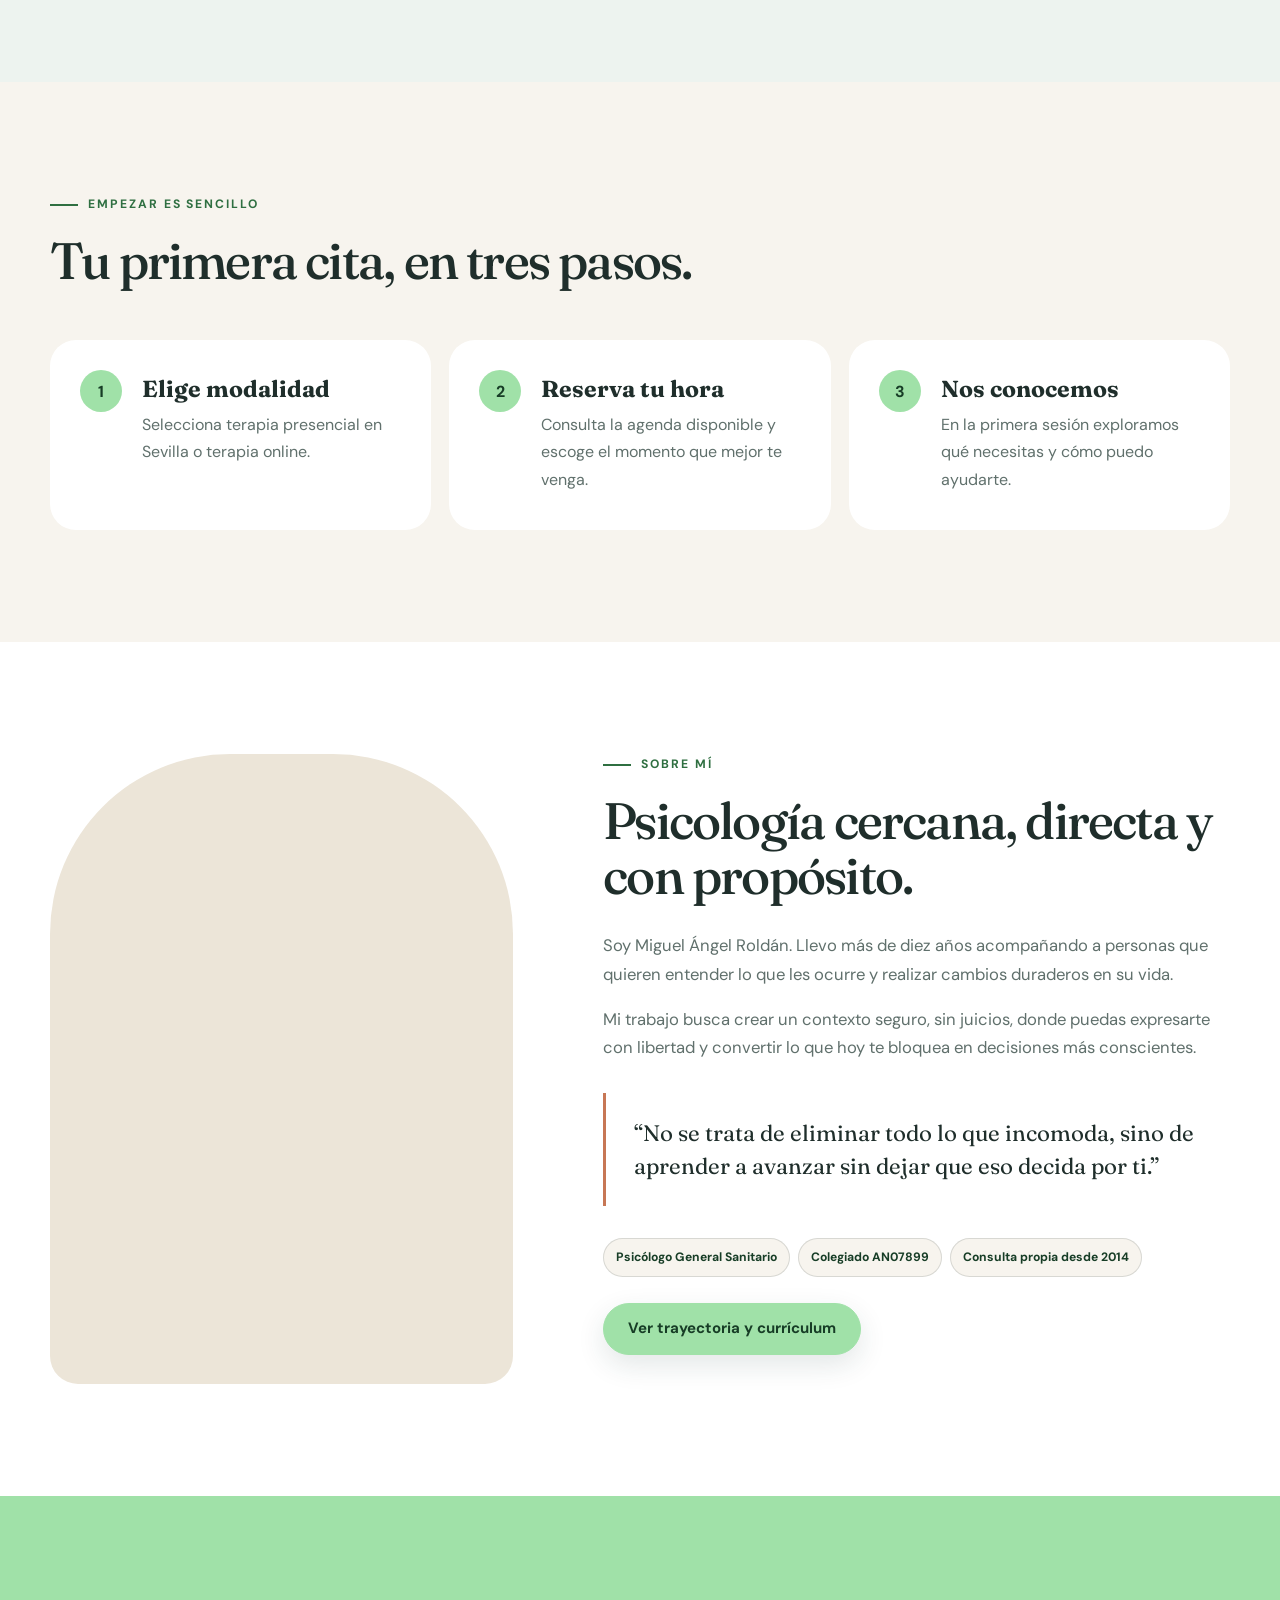
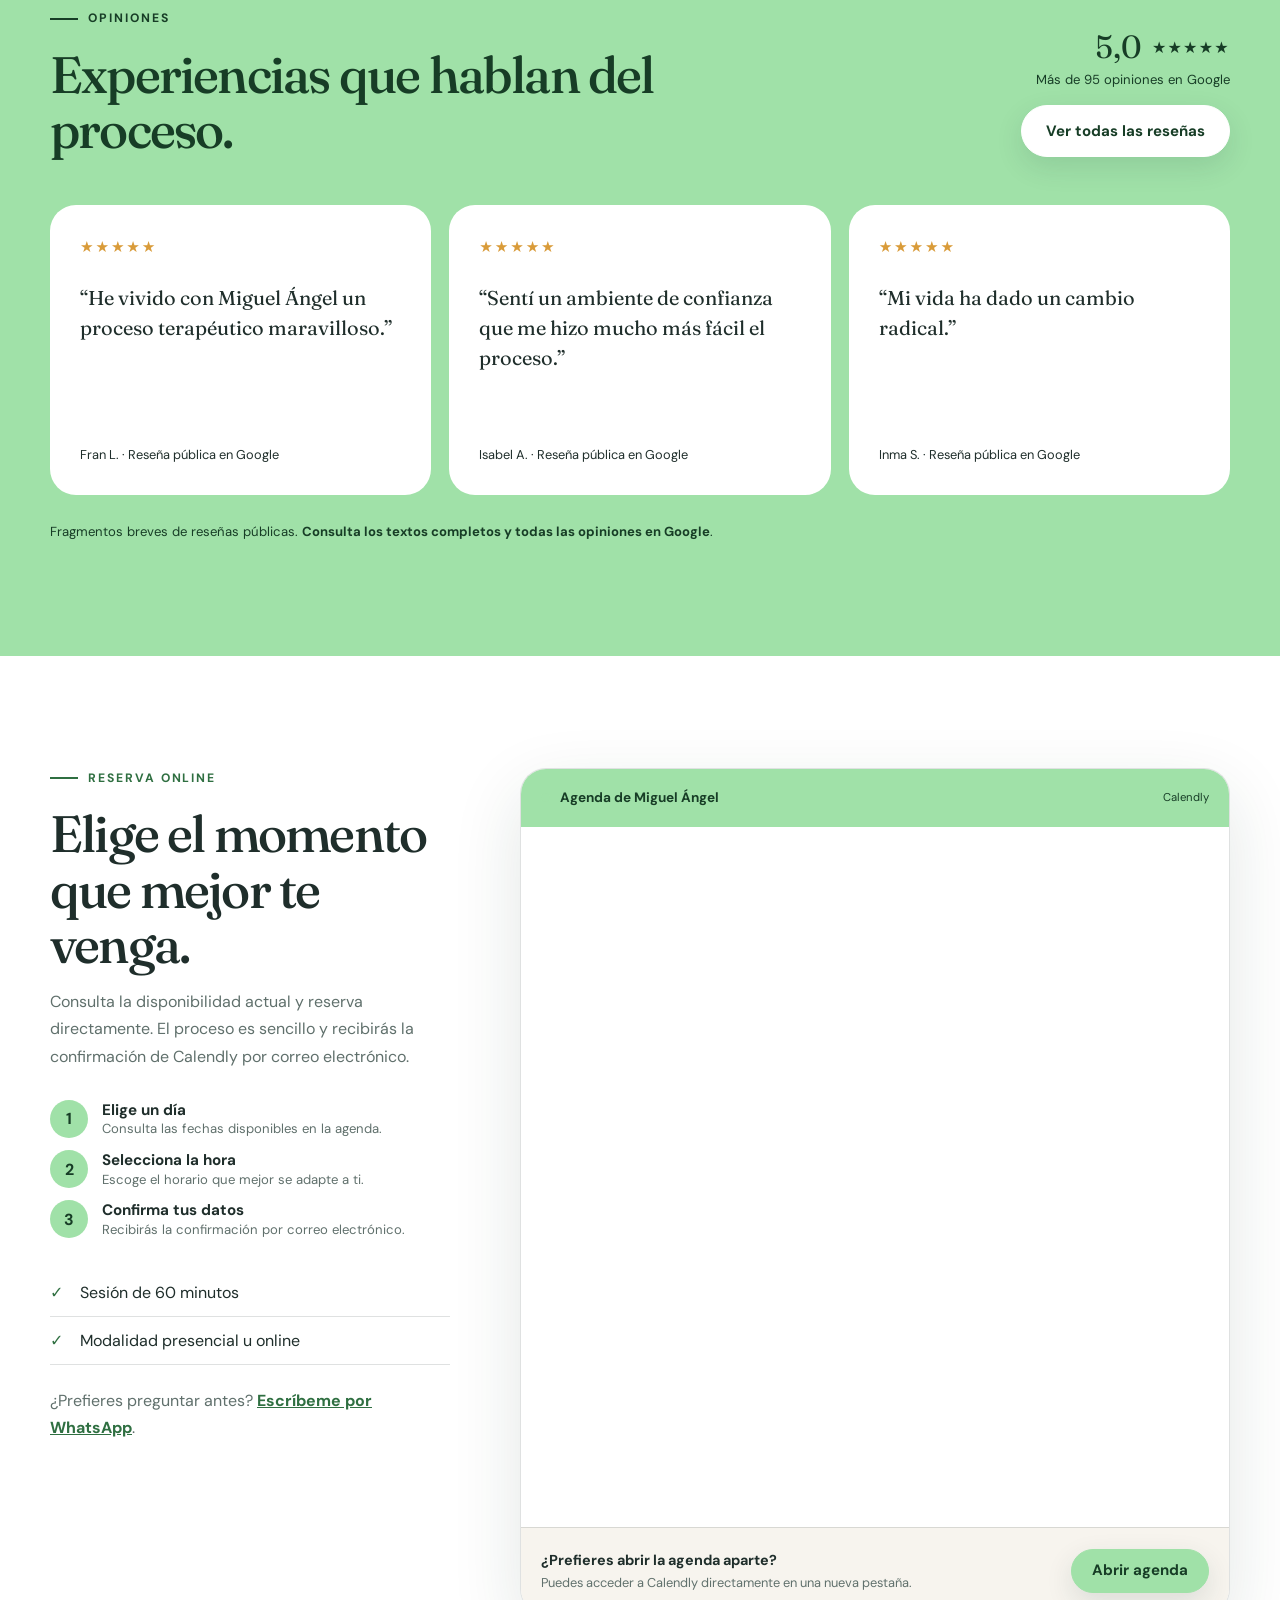
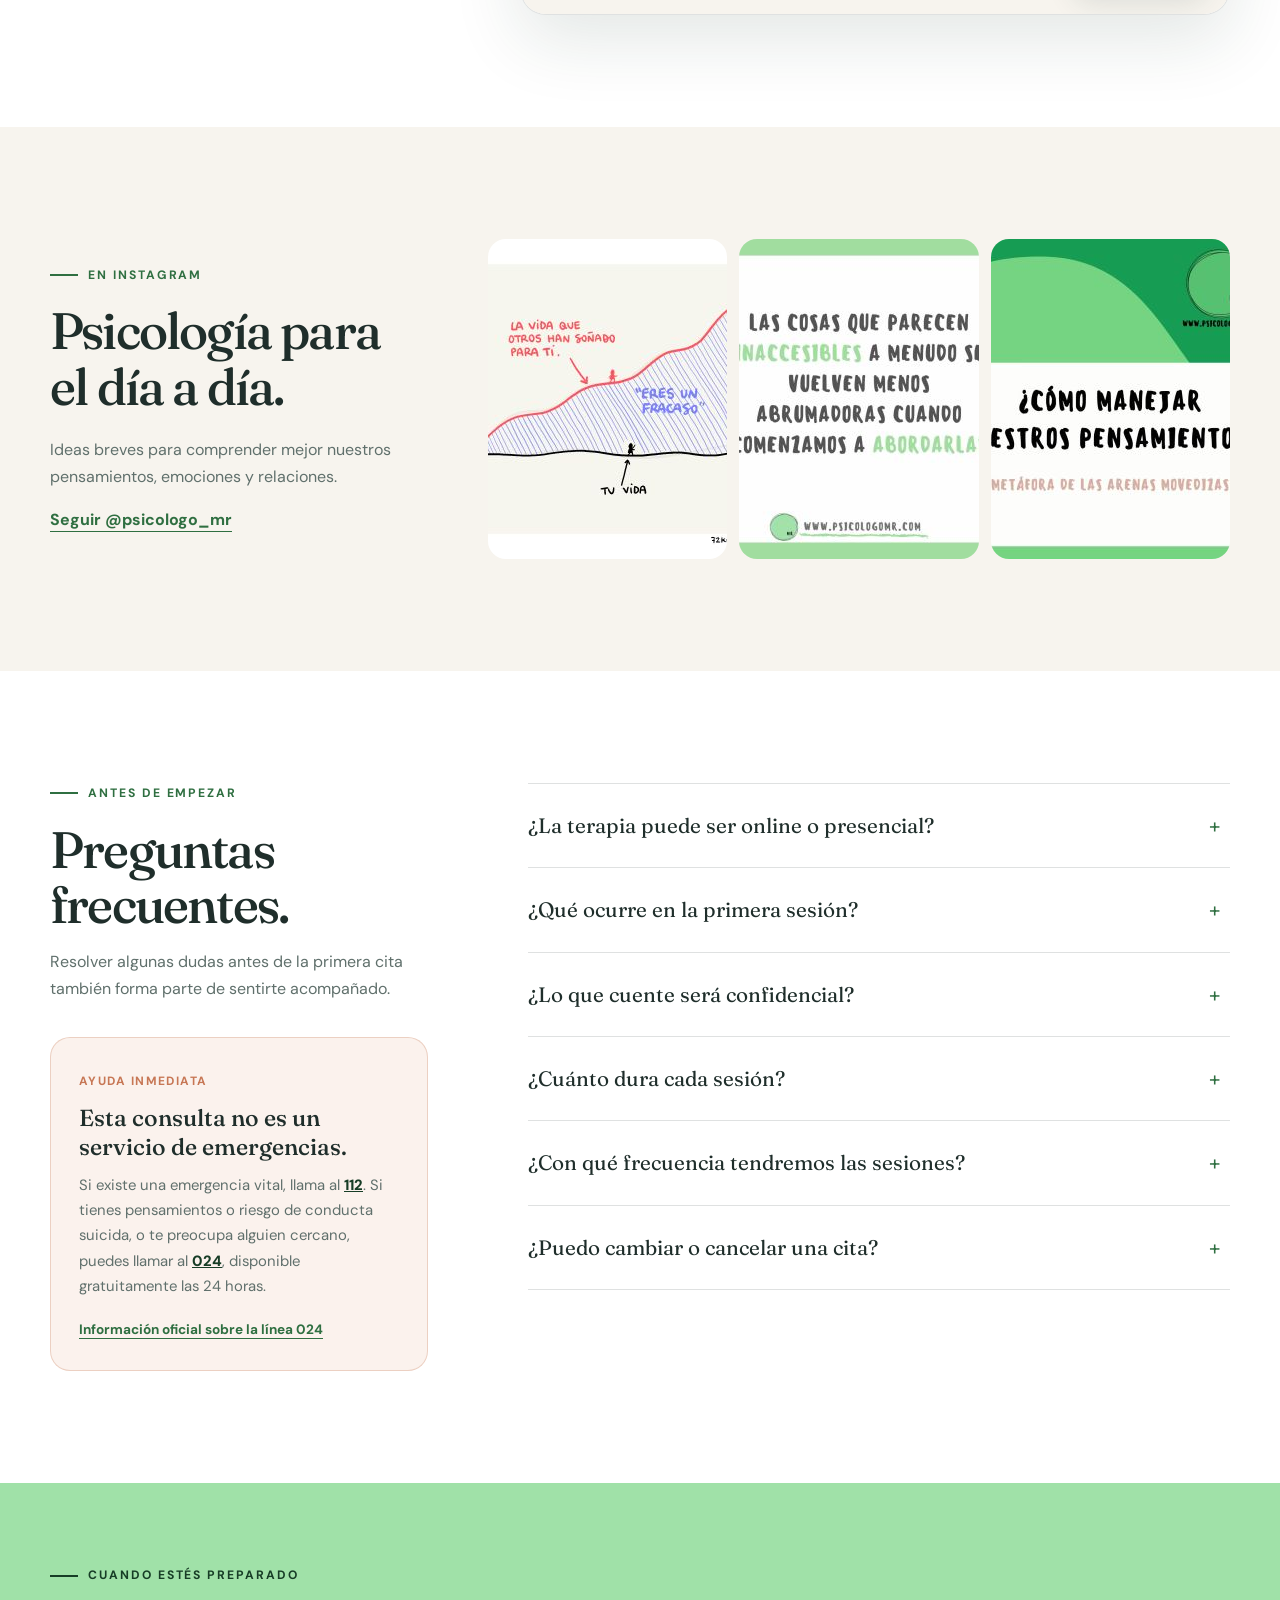
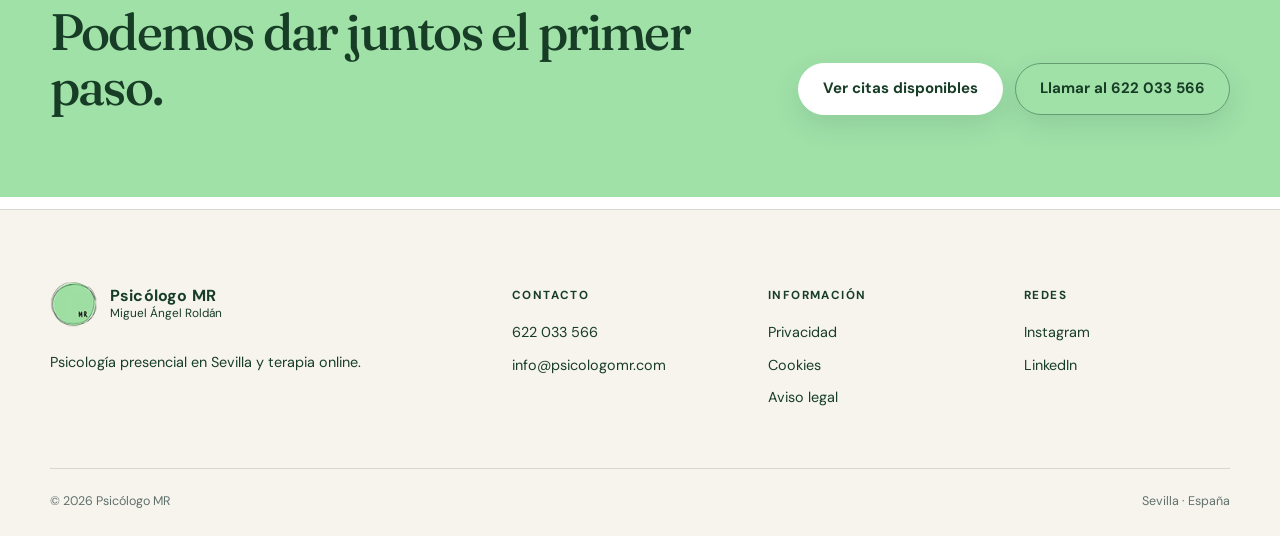
==== commit 5db0edff: "Add files via upload" ====
--- a/index.html
+++ b/index.html
@@ -20,8 +20,8 @@
   <link rel="preconnect" href="https://fonts.gstatic.com" crossorigin>
   <link rel="preload" as="image" href="img/miguel-angel.jpg" fetchpriority="high">
   <link href="https://fonts.googleapis.com/css2?family=DM+Sans:wght@400;500;600;700&family=Fraunces:opsz,wght@9..144,500;9..144,600&display=swap" rel="stylesheet">
-  <link rel="icon" type="image/svg+xml" href="data:image/svg+xml,%3Csvg xmlns='http://www.w3.org/2000/svg' viewBox='0 0 64 64'%3E%3Crect width='64' height='64' rx='20' fill='%23285d52'/%3E%3Cpath d='M18 42V22h6l8 11 8-11h6v20h-6V31l-8 10-8-10v11z' fill='white'/%3E%3C/svg%3E">
-  <link rel="stylesheet" href="css/style.css?v=20261010-2">
+  <link rel="icon" type="image/svg+xml" href="data:image/svg+xml,%3Csvg xmlns='http://www.w3.org/2000/svg' viewBox='0 0 64 64'%3E%3Crect width='64' height='64' rx='20' fill='%23a0e1a8'/%3E%3Cpath d='M18 42V22h6l8 11 8-11h6v20h-6V31l-8 10-8-10v11z' fill='white'/%3E%3C/svg%3E">
+  <link rel="stylesheet" href="css/style.css?v=20261013-3">
   <script type="application/ld+json">
     {
       "@context": "https://schema.org",
--- a/css/style.css
+++ b/css/style.css
@@ -3,9 +3,11 @@
    ========================================================== */
 
 :root {
-  --green: #285d52;
-  --green-dark: #173d36;
-  --mint: #a9d5c3;
+  --green: #a0e1a8;
+  --green-dark: #a0e1a8;
+  --mint: #a0e1a8;
+  --green-text: #2f6f41;
+  --green-ink: #173d26;
   --cream: #f7f4ee;
   --sand: #ece5d8;
   --ink: #1f2e2b;
@@ -14,7 +16,7 @@
   --focus: #0b62d6;
   --white: #fff;
   --line: rgba(31,46,43,.14);
-  --shadow: 0 24px 70px rgba(23,61,54,.12);
+  --shadow: 0 24px 70px rgba(23,61,38,.12);
   --serif: "Fraunces",Georgia,serif;
   --sans: "DM Sans",system-ui,sans-serif;
   --radius: 26px;
@@ -43,7 +45,7 @@
 }
 
 ::selection {
-  color: var(--green-dark);
+  color: var(--green-ink);
   background: var(--mint);
 }
 
@@ -184,7 +186,7 @@
 }
 
 .main-nav a:hover {
-  color: var(--green);
+  color: var(--green-text);
 }
 
 .main-nav a::after {
@@ -209,7 +211,7 @@
 
 .main-nav a[aria-current="location"],
 .main-nav > a[aria-current="page"] {
-  color: var(--green);
+  color: var(--green-text);
 }
 
 .nav-dropdown {
@@ -229,7 +231,7 @@
 }
 
 .nav-dropdown-toggle > span {
-  color: var(--green);
+  color: var(--green-text);
   font-size: .85rem;
   transition: transform .2s;
 }
@@ -241,7 +243,7 @@
 }
 
 .nav-dropdown-toggle[aria-current="page"] {
-  color: var(--green);
+  color: var(--green-text);
 }
 
 .nav-submenu {
@@ -292,8 +294,8 @@
 
 .main-nav .nav-submenu a:hover,
 .main-nav .nav-submenu a[aria-current="page"] {
-  color: var(--green-dark);
-  background: rgba(169,213,195,.28);
+  color: var(--green-ink);
+  background: rgba(160,225,168,.28);
 }
 
 .menu-toggle {
@@ -348,7 +350,7 @@
 
 .button:hover {
   background: var(--green-dark);
-  border-color: var(--green-dark);
+  border-color: var(--green-ink);
   box-shadow: 0 14px 34px rgba(23,61,54,.2);
   transform: translateY(-2px);
 }
@@ -360,7 +362,7 @@
 
 .button-ghost {
   background: transparent;
-  color: var(--green);
+  color: var(--green-text);
 }
 
 .button-ghost:hover {
@@ -370,13 +372,13 @@
 .button-light {
   background: #fff;
   border-color: #fff;
-  color: var(--green-dark);
+  color: var(--green-ink);
 }
 
 .button-light:hover {
   background: var(--cream);
   border-color: var(--cream);
-  color: var(--green-dark);
+  color: var(--green-ink);
 }
 
 .button-outline-light {
@@ -387,7 +389,7 @@
 
 .button-outline-light:hover {
   background: #fff;
-  color: var(--green-dark);
+  color: var(--green-ink);
   border-color: #fff;
 }
 
@@ -418,7 +420,7 @@
   letter-spacing: .16em;
   font-size: .76rem;
   font-weight: 700;
-  color: var(--green);
+  color: var(--green-text);
 }
 
 .eyebrow span {
@@ -447,7 +449,7 @@
 h1 em {
   position: relative;
   z-index: 0;
-  color: var(--green);
+  color: var(--green-text);
   font-style: italic;
   white-space: nowrap;
 }
@@ -461,7 +463,7 @@
   bottom: .08em;
   height: .18em;
   border-radius: 999px;
-  background: rgba(169,213,195,.55);
+  background: rgba(160,225,168,.55);
   transform: rotate(-1.2deg);
 }
 
@@ -499,7 +501,7 @@
 }
 
 .google-proof:hover .google-proof-link {
-  color: var(--green-dark);
+  color: var(--green-ink);
 }
 
 .google-name {
@@ -522,7 +524,7 @@
 
 .google-proof-link {
   margin-left: 5px;
-  color: var(--green);
+  color: var(--green-text);
   font-weight: 700;
   text-decoration: underline;
   text-underline-offset: 4px;
@@ -615,7 +617,8 @@
   border: 1px solid rgba(255,255,255,.65);
   border-radius: 20px;
   color: #fff;
-  background: rgba(23,61,54,.76);
+  color: var(--green-ink);
+  background: rgba(160,225,168,.92);
   box-shadow: 0 18px 50px rgba(23,61,54,.2);
   backdrop-filter: blur(14px);
 }
@@ -723,7 +726,7 @@
 }
 
 .support-card-green {
-  border-color: var(--green);
+  border-color: var(--green-text);
   background: var(--green);
   color: #fff;
 }
@@ -737,14 +740,14 @@
 }
 
 .support-card-mint {
-  background: #dbeee6;
+  background: #e3f4e6;
 }
 
 .support-number {
   position: absolute;
   top: 28px;
   left: 32px;
-  color: var(--green);
+  color: var(--green-text);
   font-family: var(--serif);
   font-weight: 600;
 }
@@ -877,13 +880,13 @@
 
 .guide-option:hover {
   transform: translateY(-2px);
-  border-color: rgba(169,213,195,.65);
+  border-color: rgba(160,225,168,.65);
   background: rgba(255,255,255,.08);
 }
 
 .guide-option:has(input:checked) {
   border-color: var(--mint);
-  background: rgba(169,213,195,.14);
+  background: rgba(160,225,168,.14);
   box-shadow: inset 0 0 0 1px var(--mint);
 }
 
@@ -1142,7 +1145,7 @@
 .service-card.featured {
   background: var(--green);
   color: #fff;
-  border-color: var(--green);
+  border-color: var(--green-text);
 }
 
 .service-card.warm {
@@ -1170,8 +1173,8 @@
   height: 60px;
   border: 1px solid var(--line);
   border-radius: 50%;
-  color: var(--green);
-  background: rgba(169,213,195,.18);
+  color: var(--green-text);
+  background: rgba(160,225,168,.18);
 }
 
 .service-card.featured .service-icon {
@@ -1197,7 +1200,7 @@
 
 .service-match {
   margin: 0 0 13px !important;
-  color: var(--green) !important;
+  color: var(--green-text) !important;
   font: italic 500 1.03rem/1.35 var(--serif);
 }
 
@@ -1382,7 +1385,7 @@
 }
 
 .price-card-featured .price-label {
-  color: var(--green-dark);
+  color: var(--green-ink);
 }
 
 .price {
@@ -1402,7 +1405,7 @@
 }
 
 .price-card-featured .price span {
-  color: var(--green-dark);
+  color: var(--green-ink);
 }
 
 .price-card ul {
@@ -1426,7 +1429,7 @@
 }
 
 .price-card-featured li::before {
-  color: var(--green);
+  color: var(--green-text);
 }
 
 .price-card .button {
@@ -1435,7 +1438,7 @@
 }
 
 .price-card:not(.price-card-featured) .button-light {
-  color: var(--green-dark);
+  color: var(--green-ink);
 }
 
 .practice-grid {
@@ -1726,7 +1729,7 @@
 }
 
 .arrival-info a {
-  color: var(--green);
+  color: var(--green-text);
   font-weight: 700;
   text-underline-offset: 3px;
 }
@@ -1757,7 +1760,7 @@
 }
 
 .embed-heading strong {
-  color: var(--green-dark);
+  color: var(--green-ink);
   font-size: .9rem;
 }
 
@@ -1803,7 +1806,7 @@
   height: 72px;
   margin-bottom: 26px;
   border-radius: 50%;
-  background: #dbeee6;
+  background: #e3f4e6;
 }
 
 .map-marker::before {
@@ -1896,7 +1899,7 @@
   height: 42px;
   border-radius: 50%;
   background: var(--mint);
-  color: var(--green-dark);
+  color: var(--green-ink);
   font-weight: 700;
 }
 
@@ -1964,7 +1967,7 @@
 
 .text-link {
   font-weight: 700;
-  color: var(--green);
+  color: var(--green-text);
   text-underline-offset: 6px;
 }
 
@@ -1976,7 +1979,7 @@
   display: inline-flex;
   align-items: center;
   gap: 11px;
-  color: var(--green);
+  color: var(--green-text);
   font-weight: 700;
   text-decoration: underline;
   text-decoration-thickness: 1px;
@@ -2123,7 +2126,7 @@
 }
 
 .trajectory-footer strong {
-  color: var(--green-dark);
+  color: var(--green-ink);
   font-family: var(--serif);
   font-size: 1rem;
 }
@@ -2147,7 +2150,7 @@
   padding: 8px 12px;
   border: 1px solid var(--line);
   border-radius: 999px;
-  color: var(--green-dark);
+  color: var(--green-ink);
   background: var(--cream);
   font-size: .76rem;
   font-weight: 700;
@@ -2184,7 +2187,7 @@
 }
 
 .breadcrumb a {
-  color: var(--green);
+  color: var(--green-text);
   text-underline-offset: 4px;
 }
 
@@ -2250,7 +2253,8 @@
   border: 1px solid rgba(255,255,255,.65);
   border-radius: 18px;
   color: #fff;
-  background: rgba(23,61,54,.84);
+  color: var(--green-ink);
+  background: rgba(160,225,168,.92);
   box-shadow: 0 20px 50px rgba(23,61,54,.2);
   backdrop-filter: blur(14px);
 }
@@ -2328,7 +2332,7 @@
   padding: 30px 32px;
   border-radius: 0 var(--radius) var(--radius) 0;
   border-left: 4px solid var(--warm);
-  color: var(--green-dark);
+  color: var(--green-ink);
   background: var(--cream);
   font-family: var(--serif);
   font-size: 1.5rem;
@@ -2390,9 +2394,9 @@
   place-items: center;
   width: 70px;
   height: 32px;
-  border: 1px solid rgba(169,213,195,.45);
+  border: 1px solid rgba(160,225,168,.45);
   border-radius: 999px;
-  color: var(--green-dark);
+  color: var(--green-ink);
   background: var(--mint);
   font-size: .72rem;
   font-weight: 700;
@@ -2430,7 +2434,7 @@
 
 .cv-license {
   padding: 32px;
-  color: var(--green-dark);
+  color: var(--green-ink);
   background: var(--mint);
 }
 
@@ -2566,7 +2570,7 @@
 .therapy-hero {
   padding: 82px 0 90px;
   background:
-    radial-gradient(circle at 12% 88%,rgba(169,213,195,.28),transparent 25%),
+    radial-gradient(circle at 12% 88%,rgba(160,225,168,.28),transparent 25%),
     var(--cream);
 }
 
@@ -2604,7 +2608,7 @@
   width: 23px;
   height: 23px;
   border-radius: 50%;
-  color: var(--green-dark);
+  color: var(--green-ink);
   background: var(--mint);
   font-size: .72rem;
   font-weight: 700;
@@ -2627,9 +2631,9 @@
   bottom: -80px;
   width: 210px;
   height: 210px;
-  border: 1px solid rgba(169,213,195,.2);
+  border: 1px solid rgba(160,225,168,.2);
   border-radius: 50%;
-  box-shadow: 0 0 0 28px rgba(169,213,195,.04),0 0 0 56px rgba(169,213,195,.03);
+  box-shadow: 0 0 0 28px rgba(160,225,168,.04),0 0 0 56px rgba(160,225,168,.03);
 }
 
 .therapy-start-label {
@@ -2679,7 +2683,7 @@
 }
 
 .therapy-facts {
-  color: var(--green-dark);
+  color: var(--green-ink);
   background: var(--mint);
 }
 
@@ -2736,7 +2740,7 @@
 }
 
 .therapy-needs-grid article:nth-child(3) {
-  background: rgba(169,213,195,.35);
+  background: rgba(160,225,168,.35);
 }
 
 .therapy-needs-grid article:hover {
@@ -2878,7 +2882,7 @@
 }
 
 .therapy-professional {
-  background: rgba(169,213,195,.2);
+  background: rgba(160,225,168,.2);
 }
 
 .therapy-professional-grid {
@@ -3024,7 +3028,7 @@
 }
 
 .couple-voices blockquote:nth-child(2) {
-  background: rgba(169,213,195,.24);
+  background: rgba(160,225,168,.24);
 }
 
 .couple-voices span {
@@ -3062,7 +3066,7 @@
 }
 
 .couple-needs-grid article:nth-child(3) {
-  background: rgba(169,213,195,.35);
+  background: rgba(160,225,168,.35);
 }
 
 .couple-no-blame {
@@ -3123,7 +3127,7 @@
 .couple-process-list small {
   display: block;
   margin-top: 70px;
-  color: var(--green);
+  color: var(--green-text);
   text-transform: uppercase;
   letter-spacing: .12em;
   font-size: .66rem;
@@ -3192,7 +3196,7 @@
 }
 
 .couple-first-session {
-  background: rgba(169,213,195,.2);
+  background: rgba(160,225,168,.2);
 }
 
 .couple-final {
@@ -3206,7 +3210,7 @@
 .family-hero {
   padding: 82px 0 90px;
   background:
-    radial-gradient(circle at 86% 25%,rgba(169,213,195,.34),transparent 28%),
+    radial-gradient(circle at 86% 25%,rgba(160,225,168,.34),transparent 28%),
     var(--cream);
 }
 
@@ -3236,7 +3240,7 @@
   border: 1px solid var(--line);
   border-radius: 34px;
   background:
-    radial-gradient(circle at 50% 46%,rgba(169,213,195,.24),transparent 42%),
+    radial-gradient(circle at 50% 46%,rgba(160,225,168,.24),transparent 42%),
     linear-gradient(145deg,#fff 0%,#f5f8f5 100%);
   box-shadow: var(--shadow);
 }
@@ -3255,7 +3259,7 @@
 
 .family-system-label {
   margin: 0;
-  color: var(--green);
+  color: var(--green-text);
   text-align: center;
   text-transform: uppercase;
   letter-spacing: .14em;
@@ -3308,7 +3312,7 @@
   padding: 12px;
   border: 1px solid rgba(40,93,82,.18);
   border-radius: 50%;
-  color: var(--green-dark);
+  color: var(--green-ink);
   background: rgba(255,255,255,.94);
   box-shadow: 0 12px 32px rgba(23,61,54,.1);
   text-align: center;
@@ -3321,7 +3325,7 @@
 
 .family-node small {
   margin: 0;
-  color: var(--green);
+  color: var(--green-text);
   font: 700 .58rem/1 var(--sans);
   letter-spacing: .12em;
 }
@@ -3338,7 +3342,7 @@
   color: #fff;
   border-color: rgba(255,255,255,.28);
   background: linear-gradient(145deg,var(--green),var(--green-dark));
-  box-shadow: 0 18px 42px rgba(23,61,54,.25),0 0 0 9px rgba(169,213,195,.2);
+  box-shadow: 0 18px 42px rgba(23,61,54,.25),0 0 0 9px rgba(160,225,168,.2);
   transform: translate(-50%,-50%);
 }
 
@@ -3416,7 +3420,7 @@
 
 .family-needs-grid article:nth-child(1),
 .family-needs-grid article:nth-child(5) {
-  background: rgba(169,213,195,.28);
+  background: rgba(160,225,168,.28);
 }
 
 .family-needs-grid article:nth-child(3) {
@@ -3523,7 +3527,7 @@
 }
 
 .family-process-grid li:nth-child(2) {
-  color: var(--green-dark);
+  color: var(--green-ink);
   background: var(--mint);
 }
 
@@ -3535,7 +3539,7 @@
 
 .family-process-grid li:nth-child(2) > span,
 .family-process-grid li:nth-child(2) small {
-  color: var(--green);
+  color: var(--green-text);
 }
 
 .family-process-grid small {
@@ -3565,7 +3569,7 @@
 }
 
 .family-first-session {
-  background: rgba(169,213,195,.18);
+  background: rgba(160,225,168,.18);
 }
 
 .family-final {
@@ -3580,7 +3584,7 @@
 
 .method-hero {
   padding: 72px 0 88px;
-  background: radial-gradient(circle at 88% 18%,rgba(169,213,195,.4),transparent 28%),var(--cream);
+  background: radial-gradient(circle at 88% 18%,rgba(160,225,168,.4),transparent 28%),var(--cream);
 }
 
 .method-hero-grid {
@@ -3681,7 +3685,7 @@
 }
 
 .method-pillars-grid article:nth-child(2),
-.method-pillars-grid article:nth-child(3) { background: rgba(169,213,195,.25); }
+.method-pillars-grid article:nth-child(3) { background: rgba(160,225,168,.25); }
 .method-pillars-grid article > span { color: var(--warm); font-size: .7rem; font-weight: 700; }
 .method-pillars-grid h3 { margin: 86px 0 13px; font: 500 1.65rem/1.15 var(--serif); }
 .method-pillars-grid p { margin: 0; color: var(--muted); }
@@ -3697,10 +3701,10 @@
   background: rgba(255,255,255,.05);
 }
 
-.method-process-list li:nth-child(2) { color: var(--green-dark); background: var(--mint); }
+.method-process-list li:nth-child(2) { color: var(--green-ink); background: var(--mint); }
 .method-process-list li > span { color: var(--mint); font-size: .7rem; font-weight: 700; }
 .method-process-list li:nth-child(2) > span,
-.method-process-list li:nth-child(2) small { color: var(--green); }
+.method-process-list li:nth-child(2) small { color: var(--green-text); }
 .method-process-list small { display: block; margin-top: 72px; color: #fff; text-transform: uppercase; letter-spacing: .12em; font-size: .64rem; font-weight: 700; }
 .method-process-list h3 { margin: 8px 0 13px; font: 500 1.45rem/1.15 var(--serif); }
 .method-process-list p { margin: 0; color: rgba(255,255,255,.65); }
@@ -3726,7 +3730,7 @@
 }
 
 .method-first-list li:first-child { padding-top: 0; }
-.method-first-list li > span { display: grid; place-items: center; width: 42px; height: 42px; border-radius: 50%; color: var(--green-dark); background: var(--mint); font-weight: 700; }
+.method-first-list li > span { display: grid; place-items: center; width: 42px; height: 42px; border-radius: 50%; color: var(--green-ink); background: var(--mint); font-weight: 700; }
 .method-first-list div { display: flex; flex-direction: column; }
 .method-first-list strong { font: 500 1.42rem/1.25 var(--serif); }
 .method-first-list small { margin-top: 6px; color: var(--muted); font-size: .84rem; }
@@ -3741,12 +3745,12 @@
   background: rgba(255,255,255,.06);
 }
 
-.method-expect-card-light { color: var(--green-dark); background: var(--mint); }
+.method-expect-card-light { color: var(--green-ink); background: var(--mint); }
 .method-expect-card ul { margin: 25px 0 0; padding: 0; list-style: none; }
 .method-expect-card li { position: relative; padding: 13px 0 13px 29px; border-bottom: 1px solid rgba(255,255,255,.14); }
 .method-expect-card-light li { border-color: rgba(23,61,54,.14); }
 .method-expect-card li::before { content: "✓"; position: absolute; left: 0; color: var(--mint); font-weight: 700; }
-.method-expect-card-light li::before { color: var(--green); }
+.method-expect-card-light li::before { color: var(--green-text); }
 .method-fit { display: grid; grid-template-columns: 1fr 1fr; gap: 90px; }
 .method-fit > div:last-child > p { margin-top: 0; color: var(--muted); }
 .method-final { padding: 86px 0; color: #fff; background: var(--green-dark); }
@@ -3762,7 +3766,7 @@
   overflow: hidden;
   padding: 76px 0 86px;
   color: #fff;
-  background: linear-gradient(115deg,rgba(23,61,54,.98),rgba(30,75,66,.94)),var(--green-dark);
+  background: var(--green);
 }
 
 .police-hero-grid {
@@ -3834,7 +3838,7 @@
   right: -90px;
   width: 210px;
   height: 210px;
-  border: 1px solid rgba(169,213,195,.22);
+  border: 1px solid rgba(160,225,168,.22);
   border-radius: 50%;
 }
 
@@ -3933,7 +3937,7 @@
   align-items: start;
   padding: 18px;
   border-radius: 16px;
-  color: var(--green-dark);
+  color: var(--green-ink);
   background: var(--mint);
 }
 
@@ -3957,7 +3961,7 @@
   place-items: center;
   min-height: 90px;
   border-right: 1px solid var(--line);
-  color: var(--green-dark);
+  color: var(--green-ink);
   font: 500 1.04rem/1.2 var(--serif);
 }
 
@@ -3979,7 +3983,7 @@
 .police-key-grid h3 { margin: 88px 0 14px; font: 500 1.65rem/1.15 var(--serif); }
 .police-key-grid p { margin: 0; color: var(--muted); }
 
-.police-phases { color: #fff; background: #1c4a42; }
+.police-phases { color: var(--green-ink); background: var(--green); }
 .police-phases .section-heading > p { color: rgba(255,255,255,.68); }
 
 .police-phase-list {
@@ -4036,7 +4040,7 @@
 }
 
 .police-training-grid article:nth-child(3),
-.police-training-grid article:nth-child(6) { background: rgba(169,213,195,.28); }
+.police-training-grid article:nth-child(6) { background: rgba(160,225,168,.28); }
 .police-training-grid h3 { margin: 62px 0 10px; font: 500 1.4rem/1.2 var(--serif); }
 .police-training-grid p { margin: 0; color: var(--muted); font-size: .9rem; }
 
@@ -4060,7 +4064,7 @@
   flex: 0 0 27px;
   height: 27px;
   border-radius: 50%;
-  color: var(--green-dark);
+  color: var(--green-ink);
   background: var(--mint);
   font-weight: 800;
 }
@@ -4082,7 +4086,7 @@
   place-items: center;
   min-height: 350px;
   border-radius: 24px;
-  background: linear-gradient(rgba(169,213,195,.08) 1px,transparent 1px),linear-gradient(90deg,rgba(169,213,195,.08) 1px,transparent 1px),var(--green-dark);
+  background: linear-gradient(rgba(160,225,168,.08) 1px,transparent 1px),linear-gradient(90deg,rgba(160,225,168,.08) 1px,transparent 1px),var(--green-dark);
   background-size: 34px 34px;
 }
 
@@ -4122,7 +4126,7 @@
 
 .police-simulation-steps span { display: flex; flex-direction: column; gap: 7px; padding: 20px 10px 0 0; color: var(--muted); font-size: .75rem; }
 .police-simulation-steps b { color: var(--warm); font-size: .68rem; }
-.police-pricing { color: #fff; background: #285d52; }
+.police-pricing { color: #fff; background: var(--green); }
 .police-pricing .section-heading > p { color: rgba(255,255,255,.7); }
 .police-pricing-grid { display: grid; grid-template-columns: repeat(2,1fr); gap: 18px; }
 
@@ -4130,7 +4134,7 @@
   padding: 42px;
   border: 1px solid rgba(255,255,255,.2);
   border-radius: 26px;
-  color: var(--green-dark);
+  color: var(--green-ink);
   background: #fff;
 }
 
@@ -4313,7 +4317,7 @@
   height: 38px;
   border-radius: 50%;
   background: var(--mint);
-  color: var(--green-dark);
+  color: var(--green-ink);
   font-weight: 700;
 }
 
@@ -4348,12 +4352,12 @@
   content: "✓";
   position: absolute;
   left: 0;
-  color: var(--green);
+  color: var(--green-text);
   font-weight: 700;
 }
 
 .booking-help a {
-  color: var(--green);
+  color: var(--green-text);
   font-weight: 700;
 }
 
@@ -4398,7 +4402,7 @@
   padding: 56px;
   text-align: center;
   background:
-    radial-gradient(circle at 50% 20%,rgba(169,213,195,.34),transparent 36%),
+    radial-gradient(circle at 50% 20%,rgba(160,225,168,.34),transparent 36%),
     #fff;
 }
 
@@ -4414,7 +4418,7 @@
 .calendar-start h3 {
   max-width: 460px;
   margin: 0;
-  color: var(--green-dark);
+  color: var(--green-ink);
   font: 600 clamp(2rem,4vw,3rem)/1.08 var(--serif);
 }
 
@@ -4438,7 +4442,7 @@
   place-items: center;
   border: 2px solid var(--green);
   border-radius: 18px;
-  color: var(--green);
+  color: var(--green-text);
   background: #fff;
   box-shadow: 0 16px 35px rgba(23,61,54,.12);
 }
@@ -4613,12 +4617,12 @@
 }
 
 .urgent-help p a {
-  color: var(--green-dark);
+  color: var(--green-ink);
   font-weight: 800;
 }
 
 .urgent-help-link {
-  color: var(--green);
+  color: var(--green-text);
   font-size: .85rem;
   font-weight: 700;
   text-underline-offset: 4px;
@@ -4652,7 +4656,7 @@
   right: 10px;
   font-family: var(--sans);
   font-weight: 400;
-  color: var(--green);
+  color: var(--green-text);
 }
 
 .accordion details[open] summary::after {
@@ -4715,7 +4719,7 @@
 }
 
 .legal-hero h1 em {
-  color: var(--green);
+  color: var(--green-text);
   font-weight: 500;
 }
 
@@ -4746,7 +4750,7 @@
 
 .legal-meta strong {
   margin-top: 5px;
-  color: var(--green-dark);
+  color: var(--green-ink);
 }
 
 .legal-section {
@@ -4774,7 +4778,7 @@
 
 .legal-index strong {
   margin-bottom: 12px;
-  color: var(--green-dark);
+  color: var(--green-ink);
   font-size: .78rem;
   letter-spacing: .08em;
   text-transform: uppercase;
@@ -4819,7 +4823,7 @@
 }
 
 .legal-content a {
-  color: var(--green);
+  color: var(--green-text);
   font-weight: 700;
   text-underline-offset: 3px;
 }
@@ -4986,8 +4990,8 @@
 }
 
 .site-footer {
-  background: #122d28;
-  color: #fff;
+  background: var(--green);
+  color: var(--green-ink);
   padding: 70px 0 24px;
 }
 
@@ -5079,7 +5083,7 @@
   padding: 0;
   border: 1px solid var(--line);
   border-radius: 50%;
-  color: var(--green-dark);
+  color: var(--green-ink);
   background: rgba(255,255,255,.94);
   box-shadow: 0 12px 35px rgba(23,61,54,.16);
   font: 700 1.1rem/1 var(--sans);
@@ -5170,7 +5174,7 @@
   .main-nav a[aria-current="location"] {
     padding-left: 16px;
     border-radius: 10px;
-    background: rgba(169,213,195,.28);
+    background: rgba(160,225,168,.28);
   }
 
   .nav-dropdown {
@@ -5189,7 +5193,7 @@
   .nav-dropdown-toggle[aria-current="page"] {
     padding-left: 16px;
     border-radius: 10px;
-    background: rgba(169,213,195,.28);
+    background: rgba(160,225,168,.28);
   }
 
   .nav-submenu {
@@ -5468,15 +5472,35 @@
   }
 
   .photo-note {
-    left: 16px;
-    bottom: 16px;
+    right: 12px;
+    bottom: 12px;
+    left: auto;
+    gap: 8px;
+    padding: 9px 12px;
+    border-radius: 14px;
   }
 
   .hero-method {
-    top: 16px;
-    right: 16px;
-    width: min(230px,calc(100% - 32px));
-    padding: 14px 16px;
+    top: 12px;
+    right: 12px;
+    bottom: auto;
+    left: auto;
+    width: min(155px,calc(100% - 24px));
+    padding: 9px 11px;
+    border-radius: 14px;
+  }
+
+  .hero-method span {
+    margin-bottom: 2px;
+    font-size: .56rem;
+    letter-spacing: .1em;
+  }
+
+  .hero-method strong {
+    font-family: var(--sans);
+    font-size: .72rem;
+    font-weight: 700;
+    line-height: 1.22;
   }
 
   .recognition {
@@ -5499,11 +5523,26 @@
 
   .support-card {
     min-height: 0;
-    padding: 28px;
+    padding: 68px 24px 24px;
   }
 
   .support-number {
-    left: 28px;
+    top: 20px;
+    left: 24px;
+    display: grid;
+    place-items: center;
+    width: 34px;
+    height: 34px;
+    border: 1px solid currentColor;
+    border-radius: 50%;
+    font-family: var(--sans);
+    font-size: .7rem;
+    line-height: 1;
+  }
+
+  .support-card h3 {
+    margin-bottom: 10px;
+    font-size: 1.55rem;
   }
 
   .support-cta {
@@ -6242,7 +6281,11 @@
 /* Móviles pequeños */
 @media (max-width: 480px) {
   .hero-photo-wrap {
-    height: 280px;
+    height: 320px;
+  }
+
+  .hero-photo {
+    object-position: 50% 35%;
   }
 
   .hero-copy {
@@ -6618,3 +6661,230 @@
 
 }
 
+/* ==========================================================
+   19. PALETA EXACTA DEL LOGOTIPO
+   El verde #a0e1a8 se usa en las superficies principales.
+   El texto pasa a verde oscuro para conservar el contraste.
+   ========================================================== */
+
+.skip-link,
+.button,
+.hero-method,
+.profile-portrait-card,
+.mobile-actions .mobile-actions-book,
+.police-price-tag {
+  color: var(--green-ink);
+}
+
+.button:hover,
+.button-ghost:hover {
+  color: var(--green-ink);
+}
+
+.button-outline-light {
+  color: var(--green-ink);
+  border-color: rgba(23,61,38,.42);
+}
+
+.button-outline-light:hover {
+  color: var(--green-ink);
+  border-color: var(--green-ink);
+}
+
+:is(
+  .band,
+  .support-card-green,
+  .therapy-guide,
+  .choice-fit,
+  .service-card.featured,
+  .first-step-strip,
+  .practical,
+  .trajectory-heading,
+  .profile-facts,
+  .cv-section,
+  .profile-closing,
+  .therapy-start-card,
+  .therapy-process,
+  .therapy-final,
+  .couple-dialogue-top,
+  .couple-no-blame,
+  .couple-outcomes-grid article:nth-child(2),
+  .family-node-center,
+  .family-perspective,
+  .family-process,
+  .family-final,
+  .method-map-card,
+  .method-values,
+  .method-process,
+  .method-expectations,
+  .method-final,
+  .police-hero,
+  .police-phases,
+  .police-ethics,
+  .police-camera,
+  .police-pricing,
+  .police-final,
+  .reviews,
+  .calendar-top,
+  .final-cta,
+  .legal-table th,
+  .site-footer
+) {
+  color: var(--green-ink) !important;
+}
+
+:is(
+  .band,
+  .support-card-green,
+  .therapy-guide,
+  .choice-fit,
+  .service-card.featured,
+  .first-step-strip,
+  .practical,
+  .trajectory-heading,
+  .profile-facts,
+  .cv-section,
+  .profile-closing,
+  .therapy-start-card,
+  .therapy-process,
+  .therapy-final,
+  .couple-dialogue-top,
+  .couple-no-blame,
+  .couple-outcomes-grid article:nth-child(2),
+  .family-node-center,
+  .family-perspective,
+  .family-process,
+  .family-final,
+  .method-map-card,
+  .method-values,
+  .method-process,
+  .method-expectations,
+  .method-final,
+  .police-hero,
+  .police-phases,
+  .police-ethics,
+  .police-camera,
+  .police-pricing,
+  .police-final,
+  .reviews,
+  .calendar-top,
+  .final-cta,
+  .legal-table th,
+  .site-footer
+) :is(h1,h2,h3,h4,p,a,span,small,strong,li,summary,label,button,th,td) {
+  color: inherit !important;
+}
+
+:is(
+  .therapy-guide,
+  .first-step-strip,
+  .practical,
+  .profile-facts,
+  .cv-section,
+  .therapy-process,
+  .family-perspective,
+  .family-process,
+  .method-process,
+  .police-phases,
+  .police-ethics
+) :is(.guide-option,.price-card,.therapy-process-list,.family-process-grid li,.police-phase-list li) {
+  border-color: rgba(23,61,38,.22);
+}
+
+/* Correcciones de contraste y separación de la portada */
+
+.hero-method span {
+  color: var(--green-ink);
+}
+
+.first-step-strip {
+  color: var(--ink) !important;
+  background: var(--cream);
+  border-top: 1px solid var(--line);
+  border-bottom: 1px solid var(--line);
+}
+
+.first-step-strip :is(h2,p,strong,small,a,span) {
+  color: inherit !important;
+}
+
+.first-step-list {
+  border-top-color: rgba(23,61,38,.18);
+}
+
+.first-step-list li {
+  border-bottom-color: rgba(23,61,38,.18);
+}
+
+.first-step-list li > span,
+.first-step-actions > a:not(.button) {
+  color: var(--green-text) !important;
+}
+
+.practical {
+  border-top: 12px solid var(--white);
+}
+
+.practical .draft-note {
+  border-color: rgba(23,61,38,.18);
+  background: rgba(255,255,255,.48);
+}
+
+.price-card,
+.price-card-featured {
+  color: var(--ink) !important;
+  border-color: rgba(23,61,38,.18);
+  background: rgba(255,255,255,.86);
+  box-shadow: 0 18px 48px rgba(23,61,38,.08);
+}
+
+.price-card-featured {
+  border: 2px solid var(--green-text);
+  background: #fffaf3;
+}
+
+.price-card :is(.price-label,.price span,ul,li) {
+  color: var(--ink) !important;
+}
+
+.price-card li::before,
+.price-card-featured li::before {
+  color: var(--green-text);
+}
+
+.price-card .button,
+.price-card:not(.price-card-featured) .button-light {
+  color: var(--green-ink);
+  border-color: var(--green);
+  background: var(--green);
+}
+
+.practice-card-dark {
+  color: var(--ink);
+  border-color: rgba(23,61,38,.16);
+  background: rgba(255,255,255,.86);
+}
+
+.practice-card-dark :is(h3,p,span,dt,dd,a) {
+  color: inherit;
+}
+
+.final-cta {
+  border-bottom: 12px solid var(--white);
+}
+
+.site-footer {
+  color: var(--ink) !important;
+  background: var(--cream);
+  border-top: 1px solid var(--line);
+}
+
+.site-footer :is(h3,p,a,span,strong) {
+  color: inherit !important;
+}
+
+.footer-bottom {
+  color: var(--muted) !important;
+  border-top-color: var(--line);
+}
+
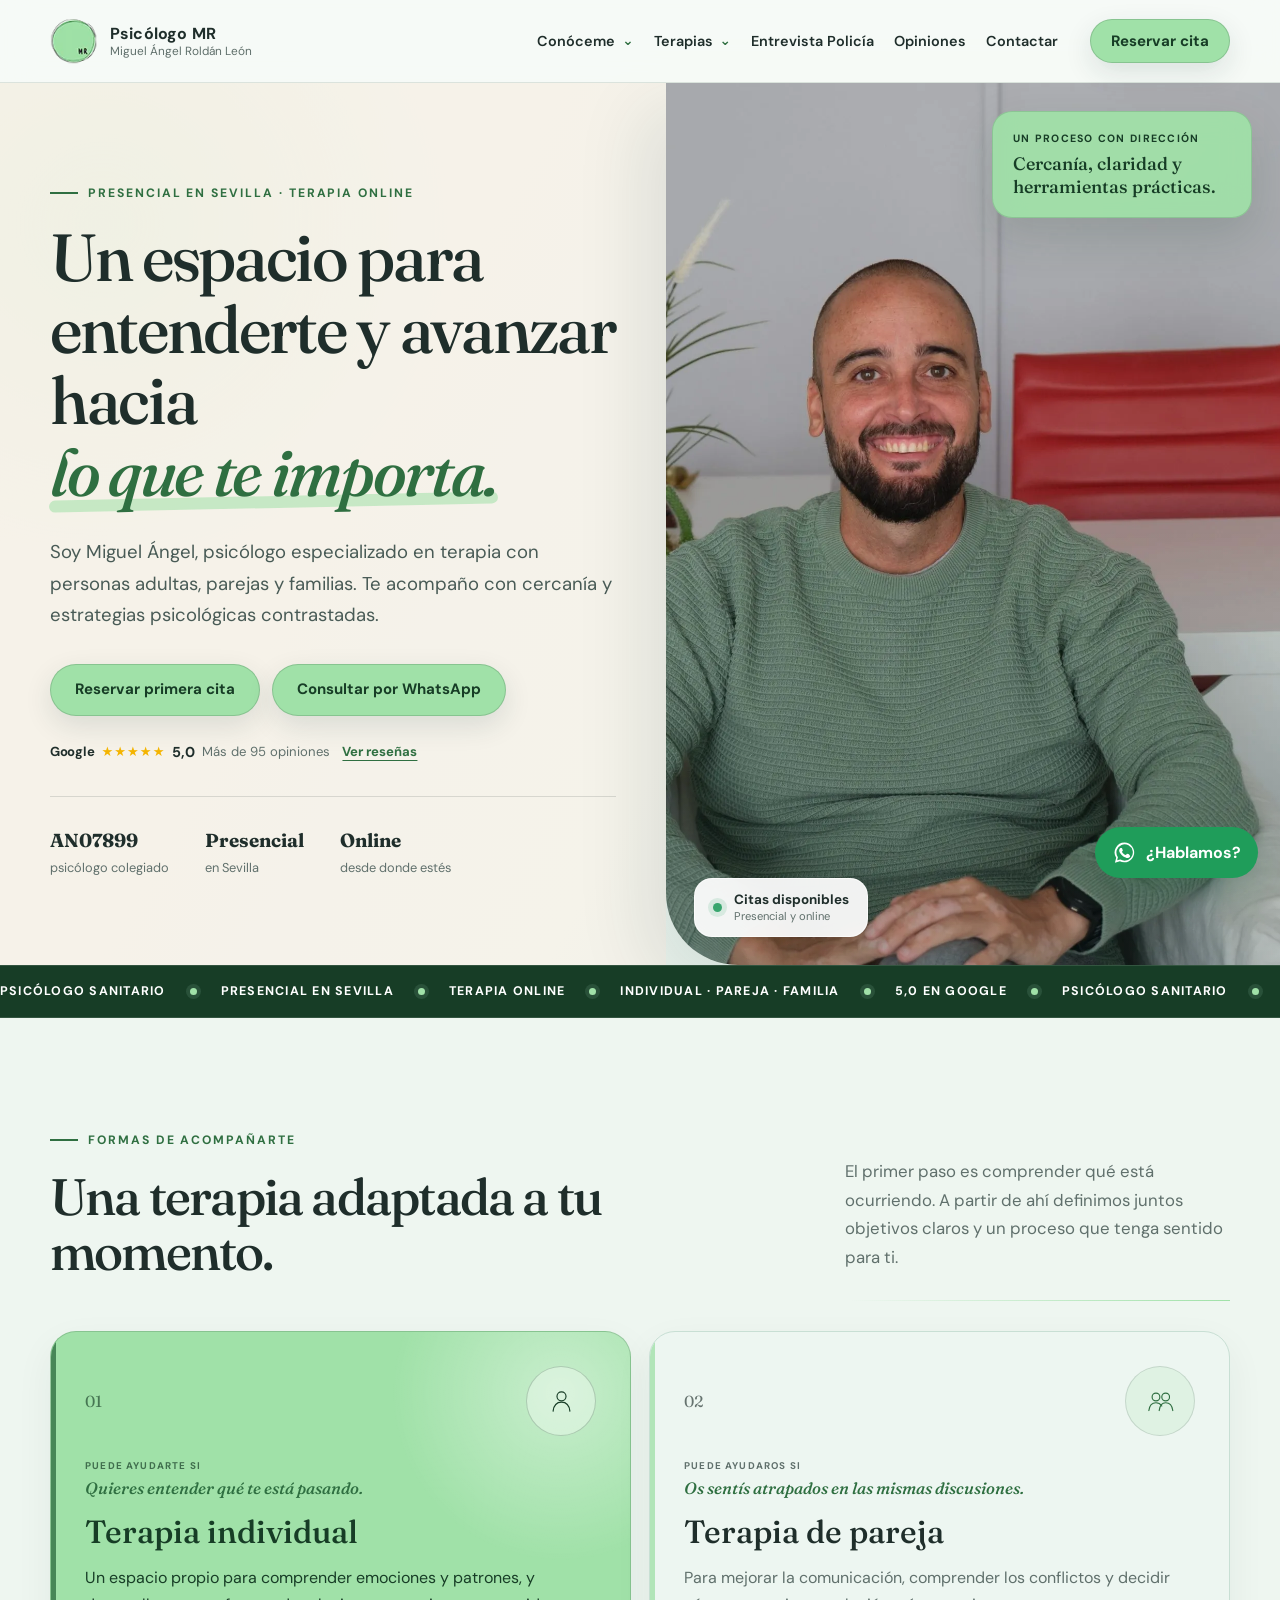
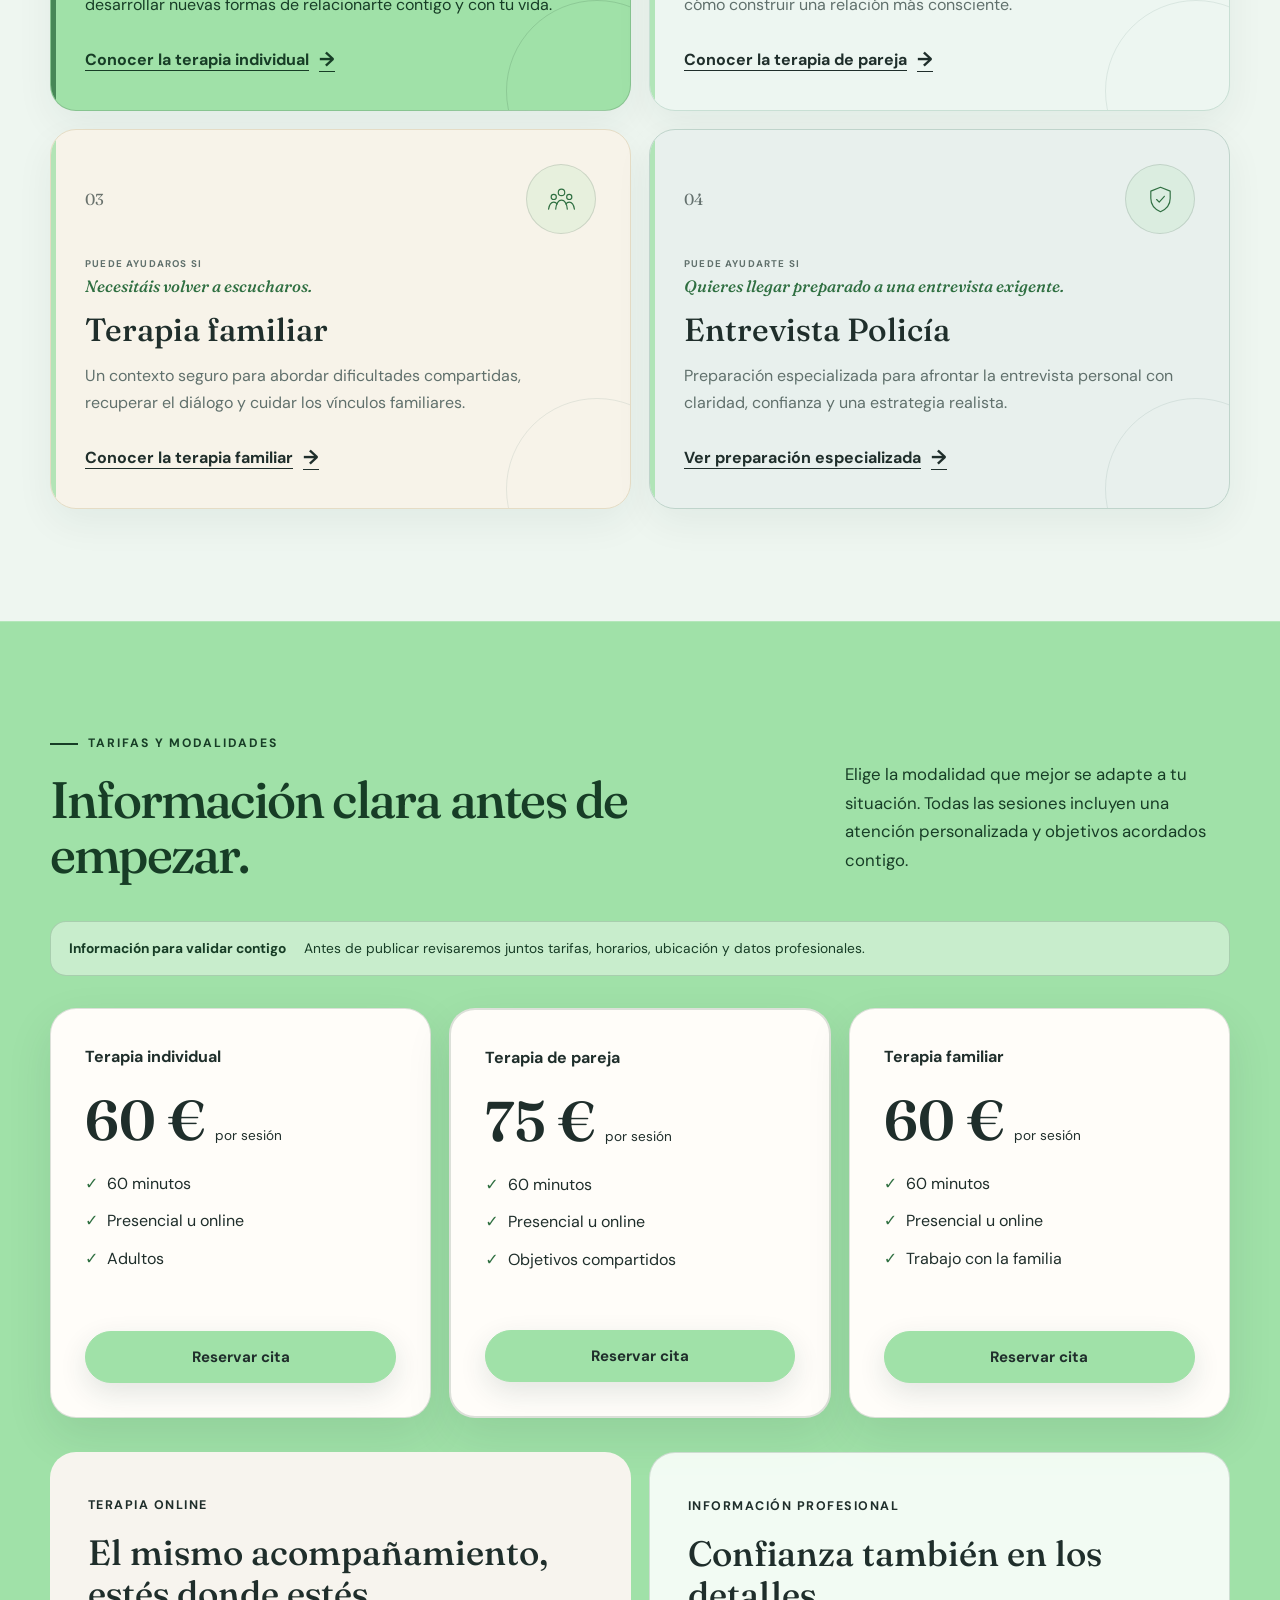
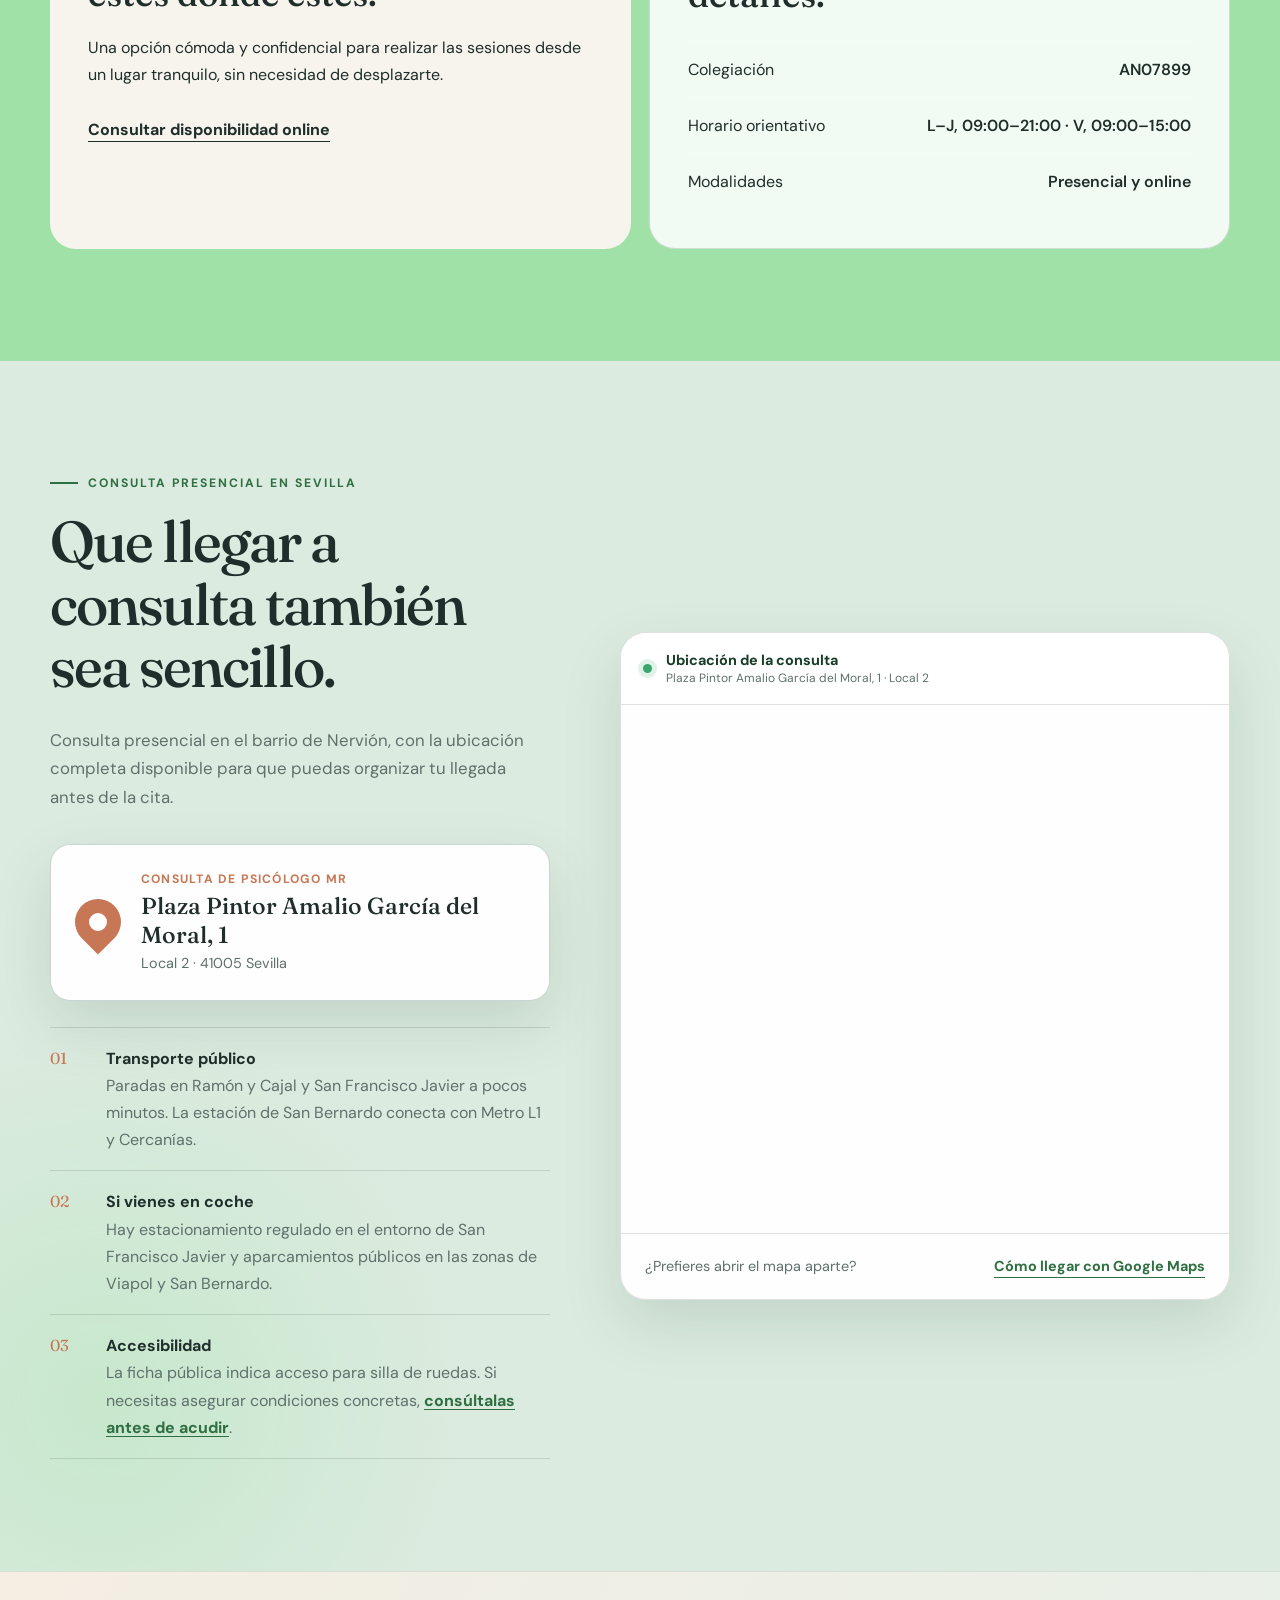
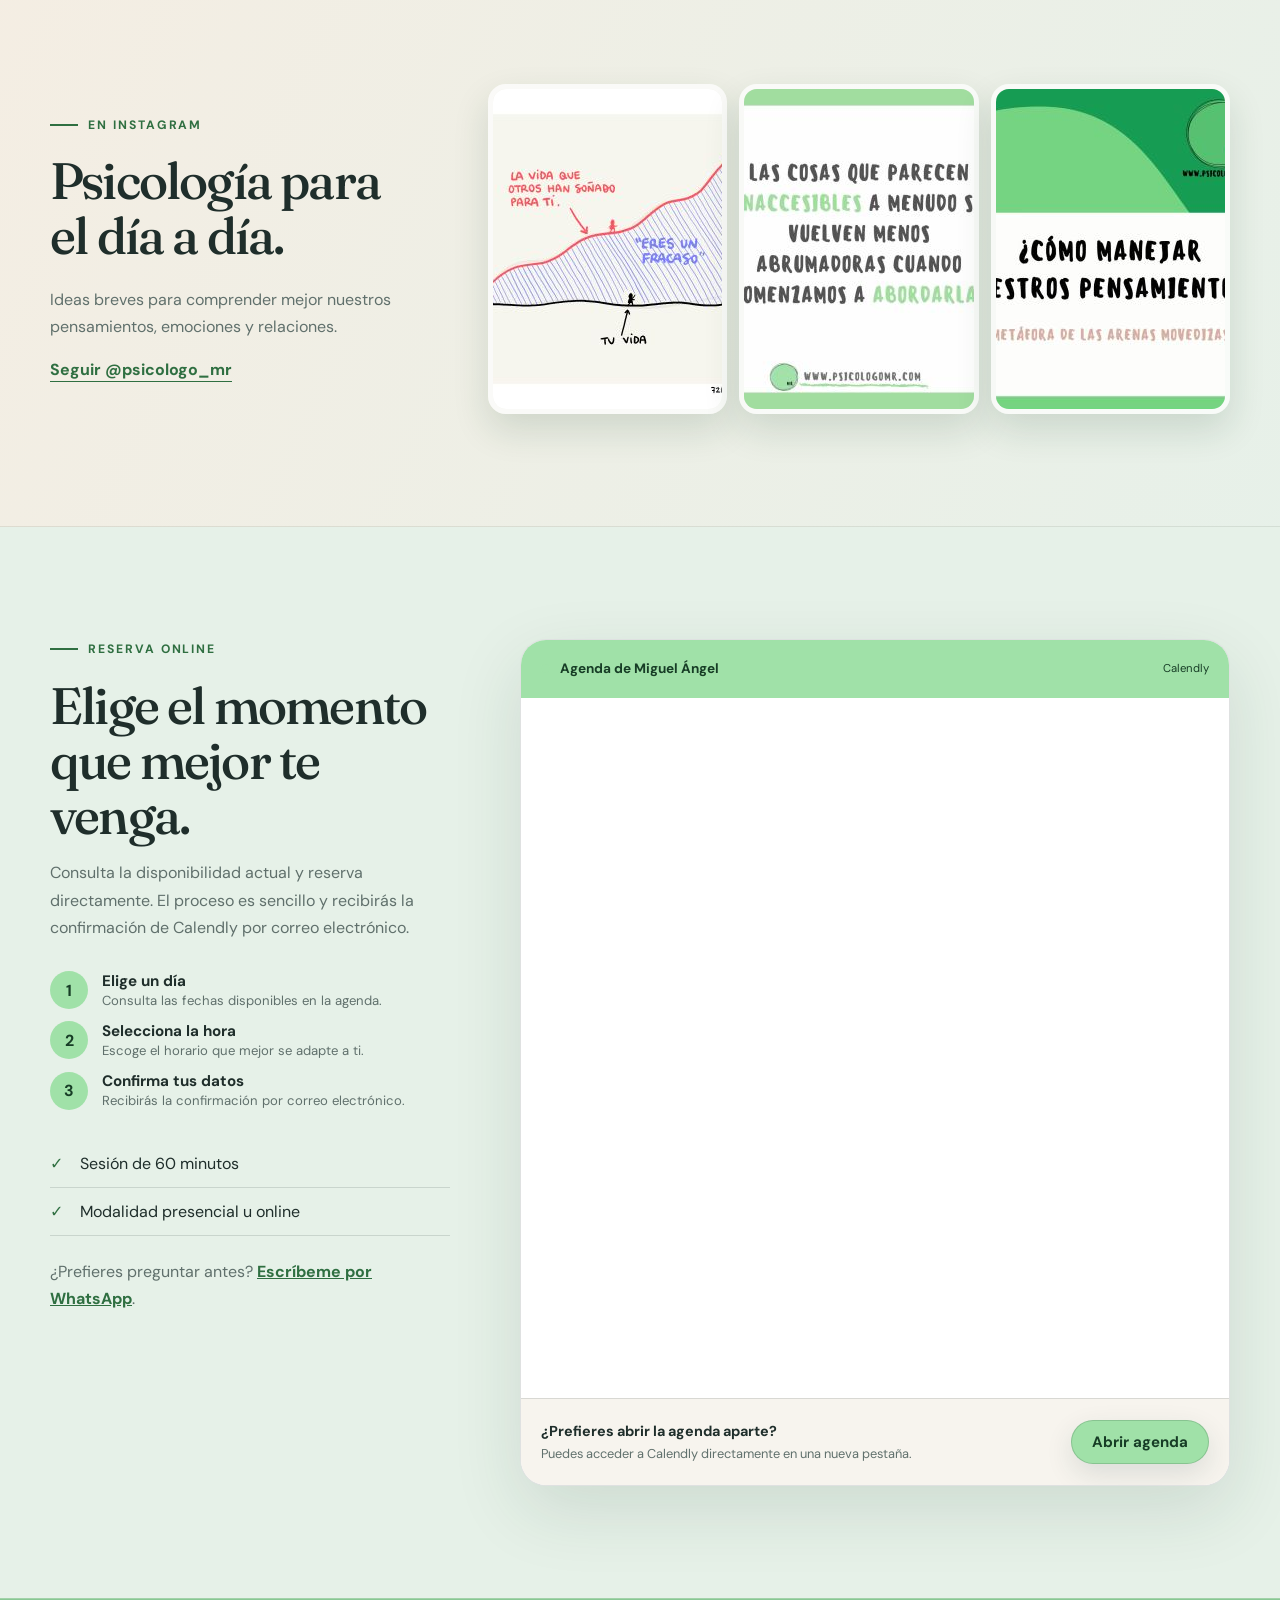
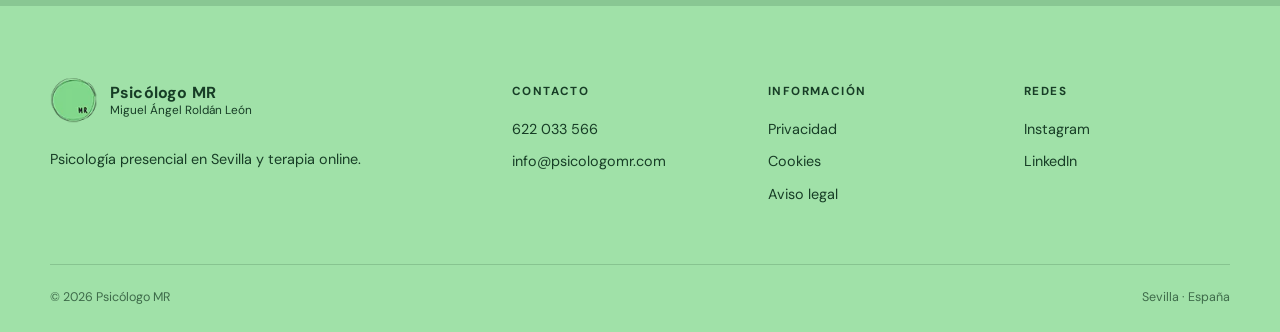
==== commit 2be8e679: "Add files via upload" ====
--- a/index.html
+++ b/index.html
@@ -3,8 +3,8 @@
 <head>
   <meta charset="utf-8">
   <meta name="viewport" content="width=device-width, initial-scale=1">
-  <title>Psicólogo en Sevilla y online | Miguel Ángel Roldán</title>
-  <meta name="description" content="Psicólogo en Sevilla y terapia online para adultos, parejas y familias. Más de 10 años de experiencia. Reserva una cita con Miguel Ángel Roldán.">
+  <title>Psicólogo en Sevilla y online | Miguel Ángel Roldán León</title>
+  <meta name="description" content="Psicólogo en Sevilla y terapia online para adultos, parejas y familias. Más de 10 años de experiencia. Reserva una cita con Miguel Ángel Roldán León.">
   <meta name="author" content="Miguel Ángel Roldán León">
   <meta name="robots" content="index, follow, max-image-preview:large, max-snippet:-1, max-video-preview:-1">
   <meta name="theme-color" content="#285d52">
@@ -13,15 +13,16 @@
   <meta property="og:locale" content="es_ES">
   <meta property="og:type" content="website">
   <meta property="og:site_name" content="Psicólogo MR">
-  <meta property="og:title" content="Psicólogo en Sevilla y online | Miguel Ángel Roldán">
+  <meta property="og:title" content="Psicólogo en Sevilla y online | Miguel Ángel Roldán León">
   <meta property="og:description" content="Terapia psicológica para adultos, parejas y familias, presencial en Sevilla y online.">
   <meta property="og:url" content="https://psicologomr.com/">
   <link rel="preconnect" href="https://fonts.googleapis.com">
   <link rel="preconnect" href="https://fonts.gstatic.com" crossorigin>
   <link rel="preload" as="image" href="img/miguel-angel.jpg" fetchpriority="high">
   <link href="https://fonts.googleapis.com/css2?family=DM+Sans:wght@400;500;600;700&family=Fraunces:opsz,wght@9..144,500;9..144,600&display=swap" rel="stylesheet">
-  <link rel="icon" type="image/svg+xml" href="data:image/svg+xml,%3Csvg xmlns='http://www.w3.org/2000/svg' viewBox='0 0 64 64'%3E%3Crect width='64' height='64' rx='20' fill='%23a0e1a8'/%3E%3Cpath d='M18 42V22h6l8 11 8-11h6v20h-6V31l-8 10-8-10v11z' fill='white'/%3E%3C/svg%3E">
-  <link rel="stylesheet" href="css/style.css?v=20261013-3">
+  <link rel="icon" type="image/png" href="img/logo.png">
+  <link rel="apple-touch-icon" href="img/logo.png">
+  <link rel="stylesheet" href="css/style.css?v=20261030-12">
   <script type="application/ld+json">
     {
       "@context": "https://schema.org",
@@ -30,7 +31,7 @@
           "@type": "Organization",
           "@id": "https://psicologomr.com/#organization",
           "name": "Psicólogo MR",
-          "alternateName": "Miguel Ángel Roldán Psicólogo",
+          "alternateName": "Miguel Ángel Roldán León Psicólogo",
           "url": "https://psicologomr.com/",
           "logo": {
             "@type": "ImageObject",
@@ -82,7 +83,7 @@
           "@id": "https://psicologomr.com/#website",
           "url": "https://psicologomr.com/",
           "name": "Psicólogo MR",
-          "alternateName": "Miguel Ángel Roldán",
+          "alternateName": "Miguel Ángel Roldán León",
           "inLanguage": "es-ES",
           "publisher": {
             "@id": "https://psicologomr.com/#organization"
@@ -92,7 +93,7 @@
           "@type": "WebPage",
           "@id": "https://psicologomr.com/#webpage",
           "url": "https://psicologomr.com/",
-          "name": "Psicólogo en Sevilla y online | Miguel Ángel Roldán",
+          "name": "Psicólogo en Sevilla y online | Miguel Ángel Roldán León",
           "description": "Psicólogo en Sevilla y terapia online para adultos, parejas y familias.",
           "inLanguage": "es-ES",
           "isPartOf": {
@@ -106,7 +107,7 @@
     }
   </script>
 </head>
-<body>
+<body class="home-page home-enhanced">
   <a class="skip-link" href="#contenido">Saltar al contenido</a>
   <div class="page-progress" aria-hidden="true"><span data-page-progress></span></div>
 
@@ -114,17 +115,17 @@
     <div class="header-inner shell">
       <a class="brand" href="#inicio" aria-label="Psicólogo MR, inicio">
         <img src="img/logo.png" alt="" width="54" height="54" decoding="async">
-        <span><strong>Psicólogo MR</strong><small>Miguel Ángel Roldán</small></span>
+        <span><strong>Psicólogo MR</strong><small>Miguel Ángel Roldán León</small></span>
       </a>
       <button class="menu-toggle" type="button" aria-expanded="false" aria-controls="menu-principal" aria-label="Abrir menú">
         <span></span><span></span><span></span>
       </button>
       <nav id="menu-principal" class="main-nav" aria-label="Navegación principal">
-        <a href="como-trabajo.html">Cómo trabajo</a>
-        <div class="nav-dropdown"><button class="nav-dropdown-toggle" type="button" aria-expanded="false">Terapias <span aria-hidden="true">⌄</span></button><div class="nav-submenu"><a href="terapia-individual.html">Terapia individual</a><a href="terapia-pareja.html">Terapia de pareja</a><a href="terapia-familiar.html">Terapia familiar</a><a href="preparacion-entrevista-policia.html">Entrevista Policía</a></div></div>
-        <a href="#tarifas">Tarifas</a>
-        <a href="sobre-mi.html">Sobre mí</a>
-        <a href="#opiniones">Opiniones</a>
+        <div class="nav-dropdown"><button class="nav-dropdown-toggle" type="button" aria-expanded="false">Conóceme <span aria-hidden="true">⌄</span></button><div class="nav-submenu"><a href="como-trabajo.html">Cómo trabajo</a><a href="sobre-mi.html">Sobre mí</a></div></div>
+        <div class="nav-dropdown"><button class="nav-dropdown-toggle" type="button" aria-expanded="false">Terapias <span aria-hidden="true">⌄</span></button><div class="nav-submenu"><a href="terapia-individual.html">Terapia individual</a><a href="terapia-pareja.html">Terapia de pareja</a><a href="terapia-familiar.html">Terapia familiar</a></div></div>
+        <a href="preparacion-entrevista-policia.html">Entrevista Policía</a>
+        <a href="opiniones.html">Opiniones</a>
+        <a href="contacto.html">Contactar</a>
       </nav>
       <a class="button button-small header-cta" href="#reservar">Reservar cita</a>
     </div>
@@ -140,7 +141,7 @@
           <a class="button" href="#reservar">Reservar primera cita</a>
           <a class="button button-ghost" href="https://api.whatsapp.com/send?phone=34622033566&text=Hola%2C%20me%20gustar%C3%ADa%20consultar%20sobre%20terapia" target="_blank" rel="noopener">Consultar por WhatsApp</a>
         </div>
-        <a class="google-proof" href="https://www.google.com/search?q=Psic%C3%B3logo+MR+Miguel+%C3%81ngel+Rold%C3%A1n+Le%C3%B3n+Sevilla+rese%C3%B1as" target="_blank" rel="noopener" aria-label="Valoración de 5 sobre 5 basada en más de 95 opiniones en Google">
+        <a class="google-proof" id="opiniones" href="https://www.google.com/search?q=Psic%C3%B3logo+MR+Miguel+%C3%81ngel+Rold%C3%A1n+Le%C3%B3n+Sevilla+rese%C3%B1as" target="_blank" rel="noopener" aria-label="Valoración de 5 sobre 5 basada en más de 95 opiniones en Google">
           <span class="google-name">Google</span>
           <span class="google-stars" aria-hidden="true">★★★★★</span>
           <strong>5,0</strong>
@@ -154,7 +155,7 @@
         </div>
       </div>
       <div class="hero-photo-wrap">
-        <img class="hero-photo" src="img/miguel-angel.jpg" alt="Miguel Ángel Roldán en su consulta" width="1200" height="800" fetchpriority="high" decoding="async">
+        <img class="hero-photo" src="img/miguel-angel.jpg" alt="Miguel Ángel Roldán León en su consulta" width="1200" height="800" fetchpriority="high" decoding="async">
         <div class="hero-method" aria-label="Enfoque de trabajo">
           <span>Un proceso con dirección</span>
           <strong>Cercanía, claridad y herramientas prácticas.</strong>
@@ -163,150 +164,21 @@
       </div>
     </section>
 
-    <section class="recognition band">
-      <div class="shell recognition-grid">
-        <p class="eyebrow light"><span></span> Quizá has llegado hasta aquí porque…</p>
-        <div class="recognition-list">
-          <p>Le das demasiadas vueltas a las cosas y te cuesta desconectar.</p>
-          <p>Sientes que algo tiene que cambiar, pero no sabes por dónde empezar.</p>
-          <p>Quieres cuidar una relación importante sin seguir repitiendo lo mismo.</p>
-        </div>
-      </div>
-    </section>
-
-    <section class="section support soft" id="motivos-consulta">
-      <div class="shell">
-        <div class="section-heading">
-          <div><p class="eyebrow"><span></span> ¿En qué puedo ayudarte?</p><h2>Cuando lo que sientes empieza a ocupar demasiado espacio.</h2></div>
-          <p>No necesitas tenerlo todo claro para pedir ayuda. Podemos empezar poniendo nombre a lo que ocurre y comprendiendo qué necesitas cambiar.</p>
-        </div>
-
-        <div class="support-grid">
-          <article class="support-card support-card-green">
-            <span class="support-number">01</span>
-            <h3>Ansiedad y preocupaciones</h3>
-            <p>Cuando tu mente no para, anticipas que algo irá mal o te cuesta desconectar incluso cuando todo parece estar bien.</p>
-          </article>
-          <article class="support-card">
-            <span class="support-number">02</span>
-            <h3>Estrés y agotamiento</h3>
-            <p>Cuando llevas demasiado tiempo sosteniendo responsabilidades y notas que cada vez tienes menos energía para ti.</p>
-          </article>
-          <article class="support-card support-card-warm">
-            <span class="support-number">03</span>
-            <h3>Autoestima y exigencia</h3>
-            <p>Cuando te juzgas con dureza, dudas constantemente de ti o sientes que nunca es suficiente lo que haces.</p>
-          </article>
-          <article class="support-card">
-            <span class="support-number">04</span>
-            <h3>Relaciones y comunicación</h3>
-            <p>Cuando los mismos conflictos se repiten, cuesta expresar lo que necesitas o una relación importante se está desgastando.</p>
-          </article>
-          <article class="support-card support-card-mint">
-            <span class="support-number">05</span>
-            <h3>Cambios, pérdidas y decisiones</h3>
-            <p>Cuando atraviesas una ruptura, un duelo o una etapa nueva y necesitas recuperar dirección y estabilidad.</p>
-          </article>
-          <article class="support-card">
-            <span class="support-number">06</span>
-            <h3>Conflictos familiares</h3>
-            <p>Cuando la convivencia se ha vuelto difícil y necesitáis comprender lo que ocurre para recuperar el diálogo.</p>
-          </article>
-        </div>
-
-        <div class="support-cta">
-          <div><strong>¿No sabes en qué categoría encaja lo que te ocurre?</strong><span>No pasa nada. La primera conversación también sirve para orientarte.</span></div>
-          <a class="button" href="#reservar">Consultar disponibilidad</a>
-        </div>
-      </div>
-    </section>
-
-    <section class="section therapy-guide" id="orientador">
-      <div class="shell guide-layout">
-        <div class="guide-intro">
-          <p class="eyebrow light"><span></span> Te orientamos en menos de un minuto</p>
-          <h2>¿Qué tipo de ayuda estás buscando?</h2>
-          <p>Elige la opción que más se acerque a tu situación. No es un diagnóstico: solo una forma sencilla de ayudarte a encontrar el mejor punto de partida.</p>
-          <p class="guide-privacy"><strong>Sin formularios ni datos personales.</strong> Tu elección no se guarda ni se envía.</p>
-        </div>
-
-        <div class="guide-panel">
-          <form data-guide-form>
-            <fieldset>
-              <legend class="sr-only">Selecciona qué tipo de ayuda buscas</legend>
-              <div class="guide-options">
-                <label class="guide-option">
-                  <input type="radio" name="therapy-need" value="individual">
-                  <span class="guide-option-number">01</span>
-                  <span><strong>Es algo que me ocurre a mí</strong><small>Ansiedad, estrés, autoestima, duelo o decisiones.</small></span>
-                </label>
-                <label class="guide-option">
-                  <input type="radio" name="therapy-need" value="couple">
-                  <span class="guide-option-number">02</span>
-                  <span><strong>Necesitamos ayuda como pareja</strong><small>Comunicación, conflictos o una etapa difícil.</small></span>
-                </label>
-                <label class="guide-option">
-                  <input type="radio" name="therapy-need" value="family">
-                  <span class="guide-option-number">03</span>
-                  <span><strong>Es una dificultad familiar</strong><small>Convivencia, cambios o conflictos compartidos.</small></span>
-                </label>
-                <label class="guide-option">
-                  <input type="radio" name="therapy-need" value="unsure">
-                  <span class="guide-option-number">04</span>
-                  <span><strong>No tengo claro por dónde empezar</strong><small>Quiero explicar mi caso y recibir orientación.</small></span>
-                </label>
-              </div>
-              <button class="button button-light guide-submit" type="submit" data-guide-submit disabled>Ver mi orientación</button>
-            </fieldset>
-          </form>
-
-          <div class="guide-result" data-guide-result hidden tabindex="-1" aria-live="polite">
-            <p class="eyebrow light"><span></span> Orientación inicial</p>
-            <h3 data-guide-title></h3>
-            <p data-guide-copy></p>
-            <div class="guide-result-actions">
-              <a class="button button-light" href="#reservar">Ver citas disponibles</a>
-              <a class="button button-outline-light" href="https://api.whatsapp.com/send?phone=34622033566" target="_blank" rel="noopener" data-guide-whatsapp>Preguntar por WhatsApp</a>
-            </div>
-            <button class="guide-back" type="button" data-guide-back>Elegir otra opción</button>
-          </div>
-        </div>
-      </div>
-    </section>
-
-    <section class="section choice" id="por-que-elegirme">
-      <div class="shell choice-layout">
-        <div class="choice-intro">
-          <p class="eyebrow"><span></span> Por qué trabajar conmigo</p>
-          <h2>No se trata solo de hablar. Se trata de entender qué ocurre y saber cómo avanzar.</h2>
-          <p class="choice-lead">Mi forma de trabajar combina cercanía y claridad. Construimos un espacio seguro para comprender lo que te pasa, pero también una dirección concreta para que el proceso tenga sentido en tu vida.</p>
-          <div class="choice-actions">
-            <a class="button" href="#reservar">Ver citas disponibles</a>
-            <a class="text-link" href="sobre-mi.html">Conocer mi trayectoria</a>
-          </div>
-        </div>
-
-        <div class="choice-list">
-          <article class="choice-card">
-            <span class="choice-number">01</span>
-            <div><h3>Claridad desde el principio</h3><p>Empezamos entendiendo qué está ocurriendo y qué quieres cambiar, sin perder el proceso en explicaciones abstractas.</p></div>
-          </article>
-          <article class="choice-card">
-            <span class="choice-number">02</span>
-            <div><h3>Objetivos que puedas reconocer</h3><p>Definimos juntos una dirección realista y revisamos el proceso para que puedas identificar tus avances y necesidades.</p></div>
-          </article>
-          <article class="choice-card">
-            <span class="choice-number">03</span>
-            <div><h3>Herramientas para tu día a día</h3><p>La terapia no termina al salir de consulta: buscamos aprendizajes que puedas aplicar en tus decisiones, emociones y relaciones.</p></div>
-          </article>
-          <article class="choice-card">
-            <span class="choice-number">04</span>
-            <div><h3>Cercanía con criterio profesional</h3><p>Un trato humano y sin juicios, unido a estrategias psicológicas contrastadas y adaptadas a tu situación.</p></div>
-          </article>
-          <aside class="choice-fit">
-            <span aria-hidden="true">“</span>
-            <p>La relación terapéutica importa. La primera cita también sirve para comprobar si te sientes cómodo y si este enfoque encaja contigo.</p>
-          </aside>
+    <section class="trust-marquee" aria-label="Servicios y confianza profesional">
+      <div class="trust-marquee-track">
+        <div class="trust-marquee-group">
+          <span>Psicólogo sanitario</span><i aria-hidden="true"></i>
+          <span>Presencial en Sevilla</span><i aria-hidden="true"></i>
+          <span>Terapia online</span><i aria-hidden="true"></i>
+          <span>Individual · Pareja · Familia</span><i aria-hidden="true"></i>
+          <span>5,0 en Google</span><i aria-hidden="true"></i>
+        </div>
+        <div class="trust-marquee-group" aria-hidden="true">
+          <span>Psicólogo sanitario</span><i></i>
+          <span>Presencial en Sevilla</span><i></i>
+          <span>Terapia online</span><i></i>
+          <span>Individual · Pareja · Familia</span><i></i>
+          <span>5,0 en Google</span><i></i>
         </div>
       </div>
     </section>
@@ -322,33 +194,21 @@
           <div><p class="service-match"><span>Puede ayudarte si</span>Quieres entender qué te está pasando.</p><h3>Terapia individual</h3><p>Un espacio propio para comprender emociones y patrones, y desarrollar nuevas formas de relacionarte contigo y con tu vida.</p></div>
           <a href="terapia-individual.html">Conocer la terapia individual</a>
         </article>
-        <article class="service-card">
+        <article class="service-card service-card-couple">
           <div class="service-card-top"><span class="service-number">02</span><span class="service-icon" aria-hidden="true"><svg viewBox="0 0 48 48"><circle cx="17" cy="17" r="6"></circle><circle cx="32" cy="17" r="6"></circle><path d="M6 38c1-8 5-12 11-12 4 0 7 2 9 5"></path><path d="M22 38c1-8 5-12 10-12 6 0 10 4 11 12"></path></svg></span></div>
           <div><p class="service-match"><span>Puede ayudaros si</span>Os sentís atrapados en las mismas discusiones.</p><h3>Terapia de pareja</h3><p>Para mejorar la comunicación, comprender los conflictos y decidir cómo construir una relación más consciente.</p></div>
           <a href="terapia-pareja.html">Conocer la terapia de pareja</a>
         </article>
-        <article class="service-card">
+        <article class="service-card service-card-family">
           <div class="service-card-top"><span class="service-number">03</span><span class="service-icon" aria-hidden="true"><svg viewBox="0 0 48 48"><circle cx="24" cy="13" r="5"></circle><circle cx="12" cy="20" r="4"></circle><circle cx="36" cy="20" r="4"></circle><path d="M15 39c1-9 4-14 9-14s8 5 9 14"></path><path d="M4 39c1-7 3-11 8-11 2 0 4 1 5 3"></path><path d="M31 31c1-2 3-3 5-3 5 0 7 4 8 11"></path></svg></span></div>
           <div><p class="service-match"><span>Puede ayudaros si</span>Necesitáis volver a escucharos.</p><h3>Terapia familiar</h3><p>Un contexto seguro para abordar dificultades compartidas, recuperar el diálogo y cuidar los vínculos familiares.</p></div>
           <a href="terapia-familiar.html">Conocer la terapia familiar</a>
         </article>
-        <article class="service-card warm">
+        <article class="service-card warm service-card-police">
           <div class="service-card-top"><span class="service-number">04</span><span class="service-icon" aria-hidden="true"><svg viewBox="0 0 48 48"><path d="M24 5 39 11v11c0 10-6 17-15 21-9-4-15-11-15-21V11Z"></path><path d="m18 24 4 4 8-9"></path></svg></span></div>
           <div><p class="service-match"><span>Puede ayudarte si</span>Quieres llegar preparado a una entrevista exigente.</p><h3>Entrevista Policía</h3><p>Preparación especializada para afrontar la entrevista personal con claridad, confianza y una estrategia realista.</p></div>
           <a href="preparacion-entrevista-policia.html">Ver preparación especializada</a>
         </article>
-      </div>
-    </section>
-
-    <section class="first-step-strip">
-      <div class="shell first-step-layout">
-        <div class="first-step-intro"><p class="eyebrow light"><span></span> Empezar, paso a paso</p><h2>Dar el primer paso puede ser sencillo.</h2><p>No necesitas decidirlo todo antes de contactar. La primera conversación también sirve para orientarte.</p></div>
-        <ol class="first-step-list">
-          <li><span>01</span><div><strong>Reserva o consulta</strong><small>Elige una cita o pregunta antes por WhatsApp.</small></div></li>
-          <li><span>02</span><div><strong>Primera conversación</strong><small>Explica qué te ocurre sin tener que llevarlo ordenado.</small></div></li>
-          <li><span>03</span><div><strong>Valoramos cómo seguir</strong><small>Acordáis el punto de partida que tenga más sentido.</small></div></li>
-        </ol>
-        <div class="first-step-actions"><a class="button button-light" href="#reservar">Ver citas disponibles</a><a href="como-trabajo.html">Conocer el proceso completo →</a></div>
       </div>
     </section>
 
@@ -408,40 +268,6 @@
       </div>
     </section>
 
-    <section class="section consultation-space" id="consulta" aria-labelledby="consulta-title">
-      <div class="shell">
-        <div class="section-heading consultation-heading">
-          <div>
-            <p class="eyebrow"><span></span> La consulta</p>
-            <h2 id="consulta-title">Un espacio tranquilo, luminoso y cuidado.</h2>
-          </div>
-          <p>Conocer el lugar antes de venir también ayuda. La consulta está preparada para ofrecer un entorno cómodo, privado y accesible en Nervión.</p>
-        </div>
-
-        <div class="consultation-gallery">
-          <figure class="consultation-photo consultation-photo-main">
-            <img src="img/consulta-1.jpg" alt="Despacho de Psicólogo MR en Sevilla, con zona de conversación y mesa de trabajo" width="1923" height="2560" loading="lazy" decoding="async">
-            <figcaption><strong>Un entorno acogedor</strong><span>Para hablar con calma y sin prisas.</span></figcaption>
-          </figure>
-
-          <figure class="consultation-photo consultation-photo-secondary">
-            <img src="img/consulta-2.jpg" alt="Vista luminosa del despacho de Psicólogo MR en Nervión" width="2464" height="3280" loading="lazy" decoding="async">
-            <figcaption><strong>Luz y privacidad</strong><span>Un espacio pensado para sentirte cómodo.</span></figcaption>
-          </figure>
-
-          <figure class="consultation-photo consultation-photo-waiting">
-            <img src="img/consulta-3.jpg" alt="Zona de espera de la consulta de Psicólogo MR" width="1923" height="2560" loading="lazy" decoding="async">
-            <figcaption><strong>Zona de espera</strong><span>Cuidada y tranquila.</span></figcaption>
-          </figure>
-
-          <figure class="consultation-photo consultation-photo-accessible">
-            <img src="img/consulta-4.jpg" alt="Aseo adaptado de la consulta de Psicólogo MR" width="2464" height="3280" loading="lazy" decoding="async">
-            <figcaption><strong>Centro accesible</strong><span>Instalaciones adaptadas.</span></figcaption>
-          </figure>
-        </div>
-      </div>
-    </section>
-
     <section class="section location" id="ubicacion">
       <div class="shell location-layout">
         <div class="location-copy">
@@ -476,57 +302,19 @@
       </div>
     </section>
 
-    <section class="section soft" id="como-funciona">
-      <div class="shell">
-        <div class="section-heading compact">
-          <div><p class="eyebrow"><span></span> Empezar es sencillo</p><h2>Tu primera cita, en tres pasos.</h2></div>
-        </div>
-        <ol class="steps">
-          <li><span>1</span><div><h3>Elige modalidad</h3><p>Selecciona terapia presencial en Sevilla o terapia online.</p></div></li>
-          <li><span>2</span><div><h3>Reserva tu hora</h3><p>Consulta la agenda disponible y escoge el momento que mejor te venga.</p></div></li>
-          <li><span>3</span><div><h3>Nos conocemos</h3><p>En la primera sesión exploramos qué necesitas y cómo puedo ayudarte.</p></div></li>
-        </ol>
-      </div>
-    </section>
-
-    <section class="section about shell" id="sobre-mi">
-      <div class="about-portrait">
-        <picture>
-          <source media="(max-width: 780px)" srcset="img/miguel-angel-exterior.png">
-          <img src="img/miguel-angel.jpg" alt="Miguel Ángel Roldán, psicólogo" width="1200" height="800" loading="lazy" decoding="async">
-        </picture>
-      </div>
-      <div class="about-copy">
-        <p class="eyebrow"><span></span> Sobre mí</p>
-        <h2>Psicología cercana, directa y con propósito.</h2>
-        <p>Soy Miguel Ángel Roldán. Llevo más de diez años acompañando a personas que quieren entender lo que les ocurre y realizar cambios duraderos en su vida.</p>
-        <p>Mi trabajo busca crear un contexto seguro, sin juicios, donde puedas expresarte con libertad y convertir lo que hoy te bloquea en decisiones más conscientes.</p>
-        <blockquote>“No se trata de eliminar todo lo que incomoda, sino de aprender a avanzar sin dejar que eso decida por ti.”</blockquote>
-        <div class="about-credentials" aria-label="Credenciales destacadas">
-          <span>Psicólogo General Sanitario</span>
-          <span>Colegiado AN07899</span>
-          <span>Consulta propia desde 2014</span>
-        </div>
-        <a class="button" href="sobre-mi.html">Ver trayectoria y currículum</a>
-      </div>
-    </section>
-
-    <section class="section reviews" id="opiniones">
-      <div class="shell">
-        <div class="reviews-head">
-          <div><p class="eyebrow light"><span></span> Opiniones</p><h2>Experiencias que hablan del proceso.</h2></div>
-          <div class="reviews-summary">
-            <div><span class="reviews-summary-score">5,0</span><span class="google-stars" aria-label="5 de 5 estrellas">★★★★★</span></div>
-            <span>Más de 95 opiniones en Google</span>
-            <a class="button button-light" href="https://www.google.com/search?q=Psic%C3%B3logo+MR+Miguel+%C3%81ngel+Rold%C3%A1n+Le%C3%B3n+Sevilla+rese%C3%B1as" target="_blank" rel="noopener">Ver todas las reseñas</a>
-          </div>
-        </div>
-        <div class="review-grid">
-          <article class="review-card"><div class="stars" aria-label="5 estrellas">★★★★★</div><p>“He vivido con Miguel Ángel un proceso terapéutico maravilloso.”</p><span>Fran L. · Reseña pública en Google</span></article>
-          <article class="review-card"><div class="stars" aria-label="5 estrellas">★★★★★</div><p>“Sentí un ambiente de confianza que me hizo mucho más fácil el proceso.”</p><span>Isabel A. · Reseña pública en Google</span></article>
-          <article class="review-card"><div class="stars" aria-label="5 estrellas">★★★★★</div><p>“Mi vida ha dado un cambio radical.”</p><span>Inma S. · Reseña pública en Google</span></article>
-        </div>
-        <p class="review-source-note">Fragmentos breves de reseñas públicas. <a href="https://www.google.com/search?q=Psic%C3%B3logo+MR+Miguel+%C3%81ngel+Rold%C3%A1n+Le%C3%B3n+Sevilla+rese%C3%B1as" target="_blank" rel="noopener">Consulta los textos completos y todas las opiniones en Google</a>.</p>
+    <section class="section instagram soft">
+      <div class="shell instagram-layout">
+        <div class="instagram-copy">
+          <p class="eyebrow"><span></span> En Instagram</p>
+          <h2>Psicología para el día a día.</h2>
+          <p>Ideas breves para comprender mejor nuestros pensamientos, emociones y relaciones.</p>
+          <a class="text-link" href="https://www.instagram.com/psicologo_mr/" target="_blank" rel="noopener">Seguir @psicologo_mr</a>
+        </div>
+        <div class="instagram-grid">
+          <a href="https://www.instagram.com/p/CtLl2RuoSq1/" target="_blank" rel="noopener" aria-label="Ver publicación de Instagram sobre elegir tu propia vida"><img src="img/instagram-1.jpg" alt="Publicación de Psicólogo MR sobre elegir tu propia vida" width="320" height="320" loading="lazy" decoding="async"></a>
+          <a href="https://www.instagram.com/p/Cq70ILdIMff/" target="_blank" rel="noopener" aria-label="Ver publicación de Instagram sobre reglas vitales"><img src="img/instagram-2.jpg" alt="Publicación de Psicólogo MR con reglas vitales" width="320" height="320" loading="lazy" decoding="async"></a>
+          <a href="https://www.instagram.com/p/CpxR61GIjSX/" target="_blank" rel="noopener" aria-label="Ver publicación de Instagram sobre cómo manejar pensamientos"><img src="img/instagram-3.jpg" alt="Publicación de Psicólogo MR sobre cómo manejar pensamientos" width="320" height="320" loading="lazy" decoding="async"></a>
+        </div>
       </div>
     </section>
 
@@ -553,53 +341,11 @@
       </div>
     </section>
 
-    <section class="section instagram soft">
-      <div class="shell instagram-layout">
-        <div class="instagram-copy">
-          <p class="eyebrow"><span></span> En Instagram</p>
-          <h2>Psicología para el día a día.</h2>
-          <p>Ideas breves para comprender mejor nuestros pensamientos, emociones y relaciones.</p>
-          <a class="text-link" href="https://www.instagram.com/psicologo_mr/" target="_blank" rel="noopener">Seguir @psicologo_mr</a>
-        </div>
-        <div class="instagram-grid">
-          <a href="https://www.instagram.com/p/CtLl2RuoSq1/" target="_blank" rel="noopener" aria-label="Ver publicación de Instagram sobre elegir tu propia vida"><img src="img/instagram-1.jpg" alt="Publicación de Psicólogo MR sobre elegir tu propia vida" width="320" height="320" loading="lazy" decoding="async"></a>
-          <a href="https://www.instagram.com/p/Cq70ILdIMff/" target="_blank" rel="noopener" aria-label="Ver publicación de Instagram sobre reglas vitales"><img src="img/instagram-2.jpg" alt="Publicación de Psicólogo MR con reglas vitales" width="320" height="320" loading="lazy" decoding="async"></a>
-          <a href="https://www.instagram.com/p/CpxR61GIjSX/" target="_blank" rel="noopener" aria-label="Ver publicación de Instagram sobre cómo manejar pensamientos"><img src="img/instagram-3.jpg" alt="Publicación de Psicólogo MR sobre cómo manejar pensamientos" width="320" height="320" loading="lazy" decoding="async"></a>
-        </div>
-      </div>
-    </section>
-
-    <section class="section faq shell" id="preguntas">
-      <div class="faq-intro">
-        <p class="eyebrow"><span></span> Antes de empezar</p>
-        <h2>Preguntas frecuentes.</h2>
-        <p>Resolver algunas dudas antes de la primera cita también forma parte de sentirte acompañado.</p>
-
-        <aside class="urgent-help" aria-labelledby="urgent-help-title">
-          <span>Ayuda inmediata</span>
-          <h3 id="urgent-help-title">Esta consulta no es un servicio de emergencias.</h3>
-          <p>Si existe una emergencia vital, llama al <a href="tel:112">112</a>. Si tienes pensamientos o riesgo de conducta suicida, o te preocupa alguien cercano, puedes llamar al <a href="tel:024">024</a>, disponible gratuitamente las 24 horas.</p>
-          <a class="urgent-help-link" href="https://www.sanidad.gob.es/linea024/" target="_blank" rel="noopener">Información oficial sobre la línea 024</a>
-        </aside>
-      </div>
-      <div class="accordion">
-        <details><summary>¿La terapia puede ser online o presencial?</summary><p>Sí. Puedes realizar las sesiones presencialmente en Sevilla o conectarte online desde un lugar privado.</p></details>
-        <details><summary>¿Qué ocurre en la primera sesión?</summary><p>Hablaremos de lo que te trae a consulta, tu contexto y lo que quieres conseguir. También podrás resolver dudas y valorar si te sientes cómodo con el proceso.</p></details>
-        <details><summary>¿Lo que cuente será confidencial?</summary><p>La información compartida durante la terapia se trata de forma confidencial dentro del marco legal y deontológico aplicable. Antes de empezar podrás conocer cómo se protegen tus datos y cuáles son los límites profesionales de la confidencialidad.</p></details>
-        <details><summary>¿Cuánto dura cada sesión?</summary><p>Las sesiones reservadas mediante la agenda actual tienen una duración aproximada de 60 minutos.</p></details>
-        <details><summary>¿Con qué frecuencia tendremos las sesiones?</summary><p>La frecuencia se acuerda según tus necesidades, objetivos y disponibilidad. En la primera sesión podremos valorar qué ritmo puede encajar mejor contigo.</p></details>
-        <details><summary>¿Puedo cambiar o cancelar una cita?</summary><p>La confirmación de Calendly permite gestionar la cita. Miguel Ángel te indicará el plazo y las condiciones aplicables para cualquier cambio o cancelación.</p></details>
-      </div>
-    </section>
-
-    <section class="final-cta">
-      <div class="shell final-cta-inner"><div><p class="eyebrow light"><span></span> Cuando estés preparado</p><h2>Podemos dar juntos el primer paso.</h2></div><div class="hero-actions"><a class="button button-light" href="#reservar">Ver citas disponibles</a><a class="button button-outline-light" href="tel:+34622033566">Llamar al 622 033 566</a></div></div>
-    </section>
   </main>
 
   <footer class="site-footer">
     <div class="shell footer-grid">
-      <div class="footer-brand"><div class="brand"><img src="img/logo.png" alt="" width="54" height="54" loading="lazy" decoding="async"><span><strong>Psicólogo MR</strong><small>Miguel Ángel Roldán</small></span></div><p>Psicología presencial en Sevilla y terapia online.</p></div>
+      <div class="footer-brand"><div class="brand"><img src="img/logo.png" alt="" width="54" height="54" loading="lazy" decoding="async"><span><strong>Psicólogo MR</strong><small>Miguel Ángel Roldán León</small></span></div><p>Psicología presencial en Sevilla y terapia online.</p></div>
       <div><h3>Contacto</h3><a href="tel:+34622033566">622 033 566</a><a href="mailto:info@psicologomr.com">info@psicologomr.com</a></div>
       <div><h3>Información</h3><a href="privacidad.html">Privacidad</a><a href="cookies.html">Cookies</a><a href="aviso-legal.html">Aviso legal</a></div>
       <div><h3>Redes</h3><a href="https://www.instagram.com/psicologo_mr/" target="_blank" rel="noopener">Instagram</a><a href="https://www.linkedin.com/in/miguel-angel-roldan-leon/" target="_blank" rel="noopener">LinkedIn</a></div>
@@ -629,6 +375,6 @@
 
   <button class="back-to-top" type="button" aria-label="Volver al principio" data-back-to-top>↑</button>
 
-  <script src="js/script.js?v=20261007-3"></script>
+  <script src="js/script.js?v=20261013-1"></script>
 </body>
 </html>
--- a/css/style.css
+++ b/css/style.css
@@ -3069,6 +3069,10 @@
   background: rgba(160,225,168,.35);
 }
 
+.couple-needs-grid {
+  grid-template-columns: repeat(2,minmax(0,1fr));
+}
+
 .couple-no-blame {
   padding: 94px 0;
   color: #fff;
@@ -4274,6 +4278,154 @@
 
 .review-source-note a:hover {
   color: var(--mint);
+}
+
+/* Página independiente de opiniones */
+.reviews-page-hero {
+  padding: clamp(70px,9vw,128px) 0;
+  background:
+    radial-gradient(circle at 88% 18%, rgba(160,225,168,.58), transparent 30%),
+    var(--cream);
+}
+
+.reviews-page-hero-grid {
+  display: grid;
+  grid-template-columns: minmax(0,1.25fr) minmax(280px,.75fr);
+  gap: clamp(48px,8vw,110px);
+  align-items: center;
+}
+
+.reviews-page-intro h1 {
+  max-width: 850px;
+  margin: 20px 0 24px;
+  font: 500 clamp(3rem,6.4vw,6.3rem)/.98 var(--serif);
+  letter-spacing: -.055em;
+}
+
+.reviews-page-intro > p:not(.eyebrow) {
+  max-width: 720px;
+  color: var(--muted);
+  font-size: 1.05rem;
+}
+
+.reviews-score-card {
+  display: flex;
+  min-height: 360px;
+  padding: clamp(30px,5vw,52px);
+  flex-direction: column;
+  justify-content: center;
+  border: 1px solid rgba(23,61,38,.16);
+  border-radius: 34px;
+  background: rgba(255,255,255,.9);
+  box-shadow: var(--shadow);
+}
+
+.reviews-score-card .google-name {
+  color: var(--green-text);
+  font-weight: 700;
+}
+
+.reviews-score-card > strong {
+  margin: 18px 0 2px;
+  font: 500 clamp(5rem,9vw,8rem)/.9 var(--serif);
+  letter-spacing: -.06em;
+}
+
+.reviews-score-card .google-stars {
+  margin: 14px 0 20px;
+  font-size: 1.25rem;
+}
+
+.reviews-score-card p {
+  margin: 0 0 8px;
+  font-weight: 700;
+}
+
+.reviews-score-card small {
+  color: var(--muted);
+  line-height: 1.55;
+}
+
+.reviews-page-list {
+  background: #fff;
+}
+
+.reviews-page-grid .review-card {
+  border: 1px solid var(--line);
+  box-shadow: 0 18px 45px rgba(23,61,38,.08);
+}
+
+.reviews-verification-note {
+  display: flex;
+  align-items: center;
+  justify-content: space-between;
+  gap: 32px;
+  margin-top: 34px;
+  padding: 26px 30px;
+  border: 1px solid rgba(23,61,38,.14);
+  border-radius: 22px;
+  background: var(--cream);
+}
+
+.reviews-verification-note p {
+  max-width: 780px;
+  margin: 5px 0 0;
+  color: var(--muted);
+}
+
+.reviews-verification-note .text-link {
+  flex: 0 0 auto;
+}
+
+.reviews-page-values {
+  padding: clamp(74px,10vw,130px) 0;
+  background: var(--green);
+}
+
+.reviews-page-values-grid {
+  display: grid;
+  grid-template-columns: minmax(0,.82fr) minmax(0,1.18fr);
+  gap: clamp(48px,8vw,110px);
+  align-items: start;
+}
+
+.reviews-page-values h2 {
+  margin-top: 18px;
+  font: 500 clamp(2.6rem,5vw,4.8rem)/1 var(--serif);
+  letter-spacing: -.045em;
+}
+
+.reviews-page-values ul {
+  display: grid;
+  gap: 14px;
+  margin: 0;
+  padding: 0;
+  list-style: none;
+}
+
+.reviews-page-values li {
+  display: grid;
+  grid-template-columns: 46px 1fr;
+  gap: 5px 18px;
+  padding: 24px;
+  border: 1px solid rgba(23,61,38,.18);
+  border-radius: 20px;
+  background: rgba(255,255,255,.38);
+}
+
+.reviews-page-values li > span {
+  grid-row: 1 / 3;
+  color: var(--green-text);
+  font: 500 1.1rem/1 var(--serif);
+}
+
+.reviews-page-values li strong {
+  font-size: 1.05rem;
+}
+
+.reviews-page-values li p {
+  margin: 0;
+  color: var(--green-ink);
 }
 
 /* ==========================================================
@@ -6275,6 +6427,40 @@
   .legal-content a,
   .legal-data-card dd {
     overflow-wrap: anywhere;
+  }
+}
+
+/* Página Cómo trabajo resumida */
+
+.method-summary .method-process-list {
+  grid-template-columns: repeat(3,1fr);
+}
+
+.method-summary .method-process-list li {
+  min-height: 330px;
+}
+
+.method-summary .method-first {
+  padding-block: 96px;
+}
+
+@media (max-width: 1050px) {
+  .method-summary .method-process-list {
+    grid-template-columns: repeat(2,1fr);
+  }
+}
+
+@media (max-width: 780px) {
+  .method-summary .method-process-list {
+    grid-template-columns: 1fr;
+  }
+
+  .method-summary .method-process-list li {
+    min-height: 0;
+  }
+
+  .method-summary .method-first {
+    padding-block: 72px;
   }
 }
 
@@ -6888,3 +7074,2407 @@
   border-top-color: var(--line);
 }
 
+/* ==========================================================
+   22. MENÚ REORGANIZADO Y PÁGINA DE CONTACTO
+   ========================================================== */
+
+.main-nav {
+  gap: 20px;
+}
+
+.main-nav > a,
+.nav-dropdown-toggle {
+  white-space: nowrap;
+}
+
+.contact-hero {
+  padding: 86px 0 72px;
+  background:
+    radial-gradient(circle at 88% 18%, rgba(160,225,168,.42), transparent 28%),
+    var(--cream);
+}
+
+.contact-hero-grid {
+  display: grid;
+  grid-template-columns: minmax(0,1.15fr) minmax(300px,.65fr);
+  align-items: end;
+  gap: 72px;
+}
+
+.contact-hero h1 {
+  max-width: 760px;
+  margin: 18px 0 22px;
+  font: 500 clamp(3.2rem,6vw,6.4rem)/.96 var(--serif);
+  letter-spacing: -.05em;
+}
+
+.contact-hero h1 em {
+  color: var(--green-text);
+  font-weight: inherit;
+}
+
+.contact-hero-copy > p:last-child {
+  max-width: 670px;
+  margin: 0;
+  color: var(--muted);
+  font-size: 1.12rem;
+}
+
+.contact-hero-note {
+  padding: 28px;
+  border: 1px solid rgba(23,61,38,.16);
+  border-radius: 24px;
+  background: rgba(255,255,255,.74);
+  box-shadow: 0 18px 48px rgba(23,61,38,.08);
+}
+
+.contact-hero-note strong,
+.contact-hero-note span {
+  display: block;
+}
+
+.contact-hero-note strong {
+  margin-bottom: 8px;
+  color: var(--green-ink);
+  font-size: 1.02rem;
+}
+
+.contact-hero-note span {
+  color: var(--muted);
+  line-height: 1.6;
+}
+
+.contact-section {
+  background: #fff;
+}
+
+.contact-layout {
+  display: grid;
+  grid-template-columns: minmax(280px,.72fr) minmax(0,1.28fr);
+  gap: 58px;
+  align-items: start;
+}
+
+.contact-direct h2,
+.contact-form-card h2 {
+  margin: 14px 0 18px;
+  font: 500 clamp(2.3rem,4vw,4rem)/1.03 var(--serif);
+  letter-spacing: -.04em;
+}
+
+.contact-direct > p {
+  color: var(--muted);
+}
+
+.contact-options {
+  display: grid;
+  gap: 12px;
+  margin: 30px 0;
+}
+
+.contact-option {
+  display: grid;
+  grid-template-columns: 46px 1fr;
+  gap: 14px;
+  align-items: center;
+  padding: 18px;
+  border: 1px solid var(--line);
+  border-radius: 18px;
+  color: var(--ink);
+  text-decoration: none;
+  transition: border-color .2s,transform .2s,box-shadow .2s;
+}
+
+.contact-option:hover {
+  border-color: var(--green-text);
+  box-shadow: 0 12px 30px rgba(23,61,38,.08);
+  transform: translateY(-2px);
+}
+
+.contact-option-icon {
+  display: grid;
+  width: 46px;
+  height: 46px;
+  place-items: center;
+  border-radius: 15px;
+  color: var(--green-ink);
+  background: var(--green);
+  font-weight: 700;
+}
+
+.contact-option strong,
+.contact-option > span:not(.contact-option-icon) {
+  display: block;
+}
+
+.contact-option > span:not(.contact-option-icon) > span {
+  margin-top: 2px;
+  color: var(--muted);
+  font-size: .9rem;
+}
+
+.contact-confidentiality {
+  padding: 20px;
+  border-left: 3px solid var(--green-text);
+  border-radius: 0 16px 16px 0;
+  background: var(--cream);
+  color: var(--muted);
+  font-size: .92rem;
+}
+
+.contact-form-card {
+  padding: clamp(26px,5vw,52px);
+  border: 1px solid rgba(23,61,38,.14);
+  border-radius: 30px;
+  background: var(--cream);
+  box-shadow: var(--shadow);
+}
+
+.contact-form-card > p {
+  margin-bottom: 30px;
+  color: var(--muted);
+}
+
+.contact-form {
+  display: grid;
+  gap: 20px;
+}
+
+.contact-form-row {
+  display: grid;
+  grid-template-columns: repeat(2,minmax(0,1fr));
+  gap: 18px;
+}
+
+.contact-field {
+  display: grid;
+  gap: 8px;
+}
+
+.contact-field label {
+  color: var(--green-ink);
+  font-size: .9rem;
+  font-weight: 700;
+}
+
+.contact-field input,
+.contact-field select,
+.contact-field textarea {
+  width: 100%;
+  border: 1px solid rgba(31,46,43,.2);
+  border-radius: 14px;
+  outline: 0;
+  background: #fff;
+  color: var(--ink);
+  font: inherit;
+  transition: border-color .2s,box-shadow .2s;
+}
+
+.contact-field input,
+.contact-field select {
+  min-height: 54px;
+  padding: 0 15px;
+}
+
+.contact-field textarea {
+  min-height: 160px;
+  padding: 14px 15px;
+  resize: vertical;
+}
+
+.contact-field :is(input,select,textarea):focus {
+  border-color: var(--green-text);
+  box-shadow: 0 0 0 4px rgba(160,225,168,.34);
+}
+
+.contact-consent {
+  display: grid;
+  grid-template-columns: 20px 1fr;
+  gap: 11px;
+  align-items: start;
+  color: var(--muted);
+  font-size: .88rem;
+  line-height: 1.55;
+}
+
+.contact-consent input {
+  width: 18px;
+  height: 18px;
+  margin-top: 3px;
+  accent-color: var(--green-text);
+}
+
+.contact-consent a {
+  color: var(--green-text);
+  font-weight: 700;
+}
+
+.contact-form-actions {
+  display: flex;
+  align-items: center;
+  gap: 18px;
+  flex-wrap: wrap;
+}
+
+.contact-form-actions .button {
+  border: 0;
+  color: var(--green-ink);
+  font: 700 .95rem/1 var(--sans);
+  cursor: pointer;
+}
+
+.contact-form-hint,
+.contact-form-status {
+  margin: 0;
+  color: var(--muted);
+  font-size: .84rem;
+}
+
+.contact-form-status {
+  min-height: 1.5em;
+  color: var(--green-text);
+  font-weight: 600;
+}
+
+@media (max-width: 1180px) and (min-width: 1051px) {
+  .header-inner {
+    gap: 16px;
+  }
+
+  .main-nav {
+    gap: 12px;
+  }
+
+  .main-nav a,
+  .nav-dropdown-toggle {
+    font-size: .82rem;
+  }
+
+  .header-cta {
+    padding-inline: 18px;
+  }
+}
+
+/* Contraste de las tres etapas en Cómo trabajo */
+
+.method-page.method-summary .method-process .method-process-list li,
+.method-page.method-summary .method-process .method-process-list li:nth-child(2) {
+  color: var(--green-ink) !important;
+  border-color: rgba(23,61,38,.18);
+  border-left: 5px solid var(--green-text);
+  background: #f7f1e6;
+  box-shadow: 0 20px 48px rgba(23,61,38,.11);
+  transition: transform .22s ease,box-shadow .22s ease;
+}
+
+.method-page.method-summary .method-process .method-process-list li:nth-child(2) {
+  background: #f1eadc;
+}
+
+.method-page.method-summary .method-process .method-process-list li:nth-child(3) {
+  background: #fbf7ef;
+}
+
+.method-page.method-summary .method-process .method-process-list li :is(h3,p,small) {
+  color: var(--green-ink) !important;
+}
+
+.method-page.method-summary .method-process .method-process-list li > span {
+  color: var(--green-text) !important;
+}
+
+.method-page.method-summary .method-process .method-process-list li:hover {
+  transform: translateY(-4px);
+  box-shadow: 0 26px 58px rgba(23,61,38,.17);
+}
+
+@media (prefers-reduced-motion: reduce) {
+  .method-summary .method-process-list li {
+    transition: none;
+  }
+}
+
+/* ========================================================================== */
+/* PORTADA · PALETA VERDE CON MAYOR PROFUNDIDAD · 30/10/2026                  */
+/* ========================================================================== */
+
+.home-enhanced {
+  --home-forest: #173d26;
+  --home-deep-green: #22543f;
+  --home-leaf: #2f6f41;
+  --home-logo-green: #a0e1a8;
+  --home-sage: #dcecdf;
+  --home-soft-sage: #eef6f0;
+  --home-warm-cream: #f4eee3;
+  background: var(--home-soft-sage);
+}
+
+.home-enhanced .site-header {
+  background: rgba(247,250,247,.94);
+  border-bottom-color: rgba(23,61,38,.12);
+  backdrop-filter: blur(16px);
+}
+
+.home-enhanced .hero {
+  background:
+    radial-gradient(circle at 8% 16%,rgba(160,225,168,.32),transparent 25%),
+    linear-gradient(118deg,#f7f2e9 0%,#eef6f0 58%,#dcecdf 100%);
+}
+
+.home-enhanced .hero-copy {
+  background: rgba(247,242,233,.76);
+}
+
+.home-enhanced .hero-method {
+  color: var(--home-forest);
+  background: rgba(160,225,168,.92);
+  border-color: rgba(23,61,38,.15);
+  box-shadow: 0 18px 45px rgba(23,61,38,.15);
+}
+
+.home-enhanced .trust-marquee {
+  background: linear-gradient(90deg,var(--home-forest),var(--home-deep-green),var(--home-forest));
+}
+
+.home-enhanced #terapias {
+  background: var(--home-soft-sage);
+  box-shadow: 0 0 0 100vmax var(--home-soft-sage);
+  clip-path: inset(0 -100vmax);
+}
+
+.home-enhanced #terapias .section-heading {
+  position: relative;
+}
+
+.home-enhanced #terapias .section-heading::after {
+  content: "";
+  position: absolute;
+  right: 0;
+  bottom: -22px;
+  width: min(34vw,380px);
+  height: 1px;
+  background: linear-gradient(90deg,transparent,var(--home-logo-green));
+}
+
+.home-enhanced .service-card {
+  border-color: rgba(23,61,38,.16);
+  box-shadow: 0 18px 50px rgba(23,61,38,.08);
+}
+
+.home-enhanced .service-card.featured {
+  color: #fff !important;
+  background:
+    radial-gradient(circle at 88% 16%,rgba(160,225,168,.2),transparent 28%),
+    var(--home-deep-green);
+  border-color: var(--home-deep-green);
+}
+
+.home-enhanced .service-card.featured :is(h3,p,a,span) {
+  color: inherit !important;
+}
+
+.home-enhanced .service-card.featured .service-match {
+  color: var(--home-logo-green) !important;
+}
+
+.home-enhanced .service-card.featured .service-match span {
+  color: rgba(255,255,255,.66) !important;
+}
+
+.home-enhanced .service-card-couple {
+  background: #dfeee4;
+}
+
+.home-enhanced .service-card-family {
+  background: var(--home-warm-cream);
+}
+
+.home-enhanced .service-card-police {
+  background: #cfe4d5;
+}
+
+.home-enhanced .practical {
+  color: #fff !important;
+  border-top: 0;
+  background:
+    radial-gradient(circle at 90% 12%,rgba(160,225,168,.19),transparent 25%),
+    linear-gradient(135deg,var(--home-forest),#245944 62%,#1b4938);
+}
+
+.home-enhanced .practical > .shell > .section-heading :is(h2,p),
+.home-enhanced .practical .draft-note,
+.home-enhanced .practical .draft-note :is(strong,span) {
+  color: #fff !important;
+}
+
+.home-enhanced .practical .draft-note {
+  border-color: rgba(255,255,255,.22);
+  background: rgba(255,255,255,.09);
+}
+
+.home-enhanced .price-card,
+.home-enhanced .price-card-featured {
+  background: #fbfcfa;
+  box-shadow: 0 22px 54px rgba(5,27,18,.22);
+}
+
+.home-enhanced .price-card-featured {
+  border-color: var(--home-logo-green);
+  background: linear-gradient(155deg,#f9f3e8,#e5f3e8);
+}
+
+.home-enhanced .location {
+  background:
+    radial-gradient(circle at 8% 86%,rgba(160,225,168,.35),transparent 24%),
+    #dcebe0;
+}
+
+.home-enhanced .location-address,
+.home-enhanced .map-card {
+  background: rgba(255,255,255,.92);
+  box-shadow: 0 24px 60px rgba(23,61,38,.13);
+}
+
+.home-enhanced .instagram.soft {
+  background:
+    linear-gradient(115deg,rgba(244,238,227,.97),rgba(230,241,233,.97)),
+    var(--home-warm-cream);
+  border-block: 1px solid rgba(23,61,38,.1);
+}
+
+.home-enhanced .instagram-grid a {
+  border: 5px solid rgba(255,255,255,.72);
+  box-shadow: 0 16px 36px rgba(23,61,38,.14);
+}
+
+.home-enhanced .booking {
+  background: #e6f1e8;
+  box-shadow: 0 0 0 100vmax #e6f1e8;
+  clip-path: inset(0 -100vmax);
+}
+
+.home-enhanced .calendar-card {
+  border-color: rgba(23,61,38,.16);
+  box-shadow: 0 24px 60px rgba(23,61,38,.14);
+}
+
+.home-enhanced .site-footer {
+  color: #fff !important;
+  background:
+    radial-gradient(circle at 12% 0,rgba(160,225,168,.17),transparent 28%),
+    var(--home-forest);
+  border-top: 8px solid var(--home-logo-green);
+}
+
+.home-enhanced .site-footer :is(h3,p,a,span,strong) {
+  color: inherit !important;
+}
+
+.home-enhanced .site-footer .footer-bottom {
+  color: rgba(255,255,255,.68) !important;
+  border-top-color: rgba(255,255,255,.18);
+}
+
+@media (max-width: 780px) {
+  .home-enhanced .hero-copy {
+    background: transparent;
+  }
+
+  .home-enhanced #terapias .section-heading::after {
+    display: none;
+  }
+
+  .home-enhanced .instagram-grid a {
+    border-width: 3px;
+  }
+}
+
+@media (max-width: 820px) {
+  .contact-hero {
+    padding: 58px 0 50px;
+  }
+
+  .contact-hero-grid,
+  .contact-layout {
+    grid-template-columns: 1fr;
+    gap: 34px;
+  }
+
+  .contact-hero h1 {
+    font-size: clamp(3rem,15vw,4.6rem);
+  }
+
+  .contact-form-row {
+    grid-template-columns: 1fr;
+  }
+}
+
+@media (max-width: 520px) {
+  .contact-hero .shell,
+  .contact-section .shell {
+    width: min(100% - 30px,1180px);
+  }
+
+  .contact-form-card {
+    padding: 24px 18px;
+    border-radius: 22px;
+  }
+
+  .contact-form-actions {
+    display: grid;
+  }
+
+  .contact-form-actions .button {
+    width: 100%;
+  }
+}
+
+@media (max-width: 900px) {
+  .reviews-page-hero-grid,
+  .reviews-page-values-grid {
+    grid-template-columns: 1fr;
+  }
+
+  .reviews-score-card {
+    min-height: 0;
+  }
+
+  .reviews-verification-note {
+    align-items: flex-start;
+    flex-direction: column;
+  }
+}
+
+@media (max-width: 560px) {
+  .reviews-page-hero {
+    padding: 54px 0 66px;
+  }
+
+  .reviews-page-intro h1 {
+    font-size: clamp(2.9rem,14vw,4.2rem);
+  }
+
+  .reviews-score-card,
+  .reviews-verification-note {
+    padding: 24px 20px;
+    border-radius: 22px;
+  }
+
+  .reviews-page-values li {
+    grid-template-columns: 34px 1fr;
+    padding: 20px 18px;
+  }
+}
+
+/* ========================================================================== */
+/* MEJORA VISUAL DE PORTADA · 29/10/2026                                      */
+/* ========================================================================== */
+
+.home-enhanced .trust-marquee {
+  position: relative;
+  z-index: 2;
+  overflow: hidden;
+  padding: 18px 0;
+  color: #ffffff;
+  background: var(--green-ink);
+  border-block: 1px solid rgba(255,255,255,.12);
+}
+
+.home-enhanced .trust-marquee-track {
+  display: flex;
+  width: max-content;
+  animation: trustMarquee 28s linear infinite;
+}
+
+.home-enhanced .trust-marquee:hover .trust-marquee-track {
+  animation-play-state: paused;
+}
+
+.home-enhanced .trust-marquee-group {
+  display: flex;
+  flex-shrink: 0;
+  align-items: center;
+  gap: 24px;
+  padding-right: 24px;
+  font: 700 .78rem/1.2 var(--sans);
+  letter-spacing: .1em;
+  text-transform: uppercase;
+  white-space: nowrap;
+}
+
+.home-enhanced .trust-marquee-group i {
+  width: 7px;
+  height: 7px;
+  flex: 0 0 7px;
+  border-radius: 50%;
+  background: var(--mint);
+  box-shadow: 0 0 0 4px rgba(175,221,199,.12);
+}
+
+@keyframes trustMarquee {
+  to {
+    transform: translateX(-50%);
+  }
+}
+
+.home-enhanced .service-card {
+  min-height: 380px;
+  isolation: isolate;
+  box-shadow: 0 14px 38px rgba(23,57,47,.06);
+}
+
+.home-enhanced .service-card > * {
+  position: relative;
+  z-index: 1;
+}
+
+.home-enhanced .service-card-couple {
+  background: #edf6f1;
+  border-color: #c8dfd4;
+}
+
+.home-enhanced .service-card-family {
+  background: #f7f3e9;
+  border-color: #e5dcc5;
+}
+
+.home-enhanced .service-card-police {
+  background: #e8f0ed;
+  border-color: #bfd4cb;
+}
+
+.home-enhanced .service-card::before {
+  content: "";
+  position: absolute;
+  inset: 0 auto 0 0;
+  width: 5px;
+  background: var(--green);
+  opacity: .78;
+}
+
+.home-enhanced .service-card.featured::before {
+  background: var(--mint);
+}
+
+.home-enhanced .service-icon {
+  width: 70px;
+  height: 70px;
+  font-size: 1.55rem;
+  transition: transform .25s ease,background-color .25s ease;
+}
+
+.home-enhanced .service-card:hover .service-icon {
+  transform: translateY(-3px) rotate(-3deg) scale(1.05);
+}
+
+.home-enhanced .service-card a {
+  display: inline-flex;
+  align-items: center;
+  gap: 10px;
+  width: fit-content;
+}
+
+.home-enhanced .service-card a::after {
+  content: "→";
+  font-size: 1.25em;
+  transition: transform .2s ease;
+}
+
+.home-enhanced .service-card:hover a::after {
+  transform: translateX(5px);
+}
+
+@media (max-width: 780px) {
+  .home-enhanced .trust-marquee {
+    padding: 15px 0;
+  }
+
+  .home-enhanced .trust-marquee-group {
+    gap: 18px;
+    padding-right: 18px;
+    font-size: .7rem;
+  }
+
+  .home-enhanced .service-card {
+    min-height: 0;
+  }
+
+  .home-enhanced .service-icon {
+    width: 58px;
+    height: 58px;
+    font-size: 1.3rem;
+  }
+}
+
+@media (prefers-reduced-motion: reduce) {
+  .home-enhanced .trust-marquee-track {
+    animation: none;
+  }
+
+  .home-enhanced .trust-marquee-group[aria-hidden="true"] {
+    display: none;
+  }
+
+  .home-enhanced .service-card,
+  .home-enhanced .service-icon,
+  .home-enhanced .service-card a::after {
+    transition: none;
+  }
+}
+
+/* ========================================================================== */
+/* ENTREVISTA POLICIAL RESUMIDA · 30/10/2026                                  */
+/* ========================================================================== */
+
+.police-page.police-summary .police-plan-card {
+  color: var(--green-ink) !important;
+  border: 1px solid rgba(23,61,38,.18);
+  border-left: 5px solid var(--green-text);
+  background: #f7f1e6;
+  box-shadow: 0 22px 55px rgba(23,61,38,.14);
+  backdrop-filter: none;
+}
+
+.police-page.police-summary .police-plan-card::before {
+  border-color: rgba(47,111,65,.18);
+}
+
+.police-page.police-summary .police-plan-top {
+  border-bottom-color: rgba(23,61,38,.14);
+}
+
+.police-page.police-summary .police-plan-top strong,
+.police-page.police-summary .police-plan-card li > span,
+.police-page.police-summary .police-plan-card li strong,
+.police-page.police-summary .police-plan-card li small {
+  color: var(--green-ink) !important;
+}
+
+.police-page.police-summary .police-plan-card li > span {
+  border-color: rgba(47,111,65,.35);
+  background: rgba(255,255,255,.42);
+}
+
+.police-page.police-summary .police-plan-card li:not(:last-child)::after {
+  background: rgba(47,111,65,.22);
+}
+
+.police-page.police-summary .police-plan-card li i {
+  background: rgba(47,111,65,.16);
+}
+
+.police-page.police-summary .police-plan-card li i::after {
+  background: var(--green-text);
+}
+
+.police-page.police-summary .police-plan-status {
+  color: var(--green-ink);
+  border: 1px solid rgba(47,111,65,.18);
+  background: #e4efe7;
+}
+
+.police-page.police-summary .police-training-grid article:nth-child(3) {
+  background: #eef5f0;
+}
+
+.police-page.police-summary .police-pricing .police-price-card.featured {
+  color: var(--green-ink) !important;
+  border: 1px solid rgba(23,61,38,.18);
+  border-left: 5px solid var(--green-text);
+  background: #f7f1e6;
+  box-shadow: 0 22px 55px rgba(23,61,38,.14);
+}
+
+.police-page.police-summary .police-price-card.featured .police-price-tag {
+  color: #fff !important;
+  background: var(--green-text);
+}
+
+.police-page.police-summary .police-price-card.featured .button {
+  color: #fff !important;
+  background: var(--green-text);
+}
+
+.police-page.police-summary .police-price-card.featured .button:hover {
+  color: #fff !important;
+  background: var(--green-ink);
+}
+
+@media (max-width: 780px) {
+  .police-page.police-summary .police-plan-card,
+  .police-page.police-summary .police-price-card.featured {
+    border-left-width: 4px;
+  }
+}
+
+/* ========================================================================== */
+/* PALETA EQUILIBRADA · ENTREVISTA POLICIAL                                   */
+/* Verde profundo + crema + verde del logotipo como acento                    */
+/* ========================================================================== */
+
+.police-page.police-summary {
+  background: #fbfaf6;
+}
+
+.police-page.police-summary .police-hero {
+  color: #fffaf1 !important;
+  background:
+    radial-gradient(circle at 88% 18%,rgba(160,225,168,.15),transparent 26%),
+    linear-gradient(135deg,#173d26 0%,#214f36 58%,#2f6f41 100%);
+}
+
+.police-page.police-summary .police-hero-copy h1 {
+  color: #fffaf1 !important;
+}
+
+.police-page.police-summary .police-hero-copy h1 em {
+  color: #bfe5c6 !important;
+}
+
+.police-page.police-summary .police-breadcrumb,
+.police-page.police-summary .police-breadcrumb a,
+.police-page.police-summary .police-lead,
+.police-page.police-summary .police-hero-note {
+  color: rgba(255,250,241,.76) !important;
+}
+
+.police-page.police-summary .police-hero .eyebrow,
+.police-page.police-summary .police-hero .eyebrow span {
+  color: #d8efdd !important;
+}
+
+.police-page.police-summary .police-hero .button-light {
+  color: var(--green-ink) !important;
+  border-color: #fffaf1;
+  background: #fffaf1;
+}
+
+.police-page.police-summary .police-hero .button-outline-light {
+  color: #fffaf1 !important;
+  border-color: rgba(255,250,241,.65);
+  background: transparent;
+}
+
+.police-page.police-summary .police-hero .button-outline-light:hover {
+  color: var(--green-ink) !important;
+  background: #fffaf1;
+}
+
+.police-page.police-summary .police-badges {
+  background: #fffdf8;
+}
+
+.police-page.police-summary .police-badges span {
+  color: var(--green-ink);
+  border-color: rgba(23,61,38,.12);
+}
+
+.police-page.police-summary .police-phases {
+  color: var(--green-ink) !important;
+  background: #f3eee4;
+}
+
+.police-page.police-summary .police-phases .section-heading > p {
+  color: #586a61 !important;
+}
+
+.police-page.police-summary .police-phases .eyebrow,
+.police-page.police-summary .police-phases .eyebrow span,
+.police-page.police-summary .police-phase-number,
+.police-page.police-summary .police-phase-list small {
+  color: var(--green-text) !important;
+}
+
+.police-page.police-summary .police-phase-list {
+  display: grid;
+  gap: 15px;
+  border-top: 0;
+}
+
+.police-page.police-summary .police-phase-list > li {
+  padding: 34px;
+  border: 1px solid rgba(23,61,38,.12);
+  border-radius: 24px;
+  background: rgba(255,255,255,.7);
+  box-shadow: 0 12px 34px rgba(23,61,38,.05);
+}
+
+.police-page.police-summary .police-phase-list p,
+.police-page.police-summary .police-phase-list ul li {
+  color: #53645c !important;
+}
+
+.police-page.police-summary .police-phase-list ul li {
+  border-bottom-color: rgba(23,61,38,.11);
+}
+
+.police-page.police-summary .police-phase-list ul li::before {
+  color: var(--green-text);
+}
+
+.police-page.police-summary .police-training-grid article {
+  border-color: rgba(23,61,38,.13);
+  background: #ffffff;
+  box-shadow: 0 12px 32px rgba(23,61,38,.05);
+}
+
+.police-page.police-summary .police-training-grid article:nth-child(2) {
+  background: #f7f1e6;
+}
+
+.police-page.police-summary .police-training-grid article:nth-child(3) {
+  background: #e8f2eb;
+}
+
+.police-page.police-summary .police-training-grid article > span,
+.police-page.police-summary .police-simulation-steps b {
+  color: var(--green-text);
+}
+
+.police-page.police-summary .police-simulation-card {
+  border: 1px solid rgba(23,61,38,.12);
+  background: #fffdf8;
+  box-shadow: 0 22px 58px rgba(23,61,38,.09);
+}
+
+.police-page.police-summary .police-camera {
+  background:
+    linear-gradient(rgba(191,229,198,.07) 1px,transparent 1px),
+    linear-gradient(90deg,rgba(191,229,198,.07) 1px,transparent 1px),
+    #173d26;
+  background-size: 34px 34px;
+}
+
+.police-page.police-summary .police-camera > div span {
+  border-color: #bfe5c6;
+}
+
+.police-page.police-summary .police-pricing {
+  color: #fffaf1 !important;
+  background:
+    radial-gradient(circle at 12% 15%,rgba(160,225,168,.12),transparent 25%),
+    #214f36;
+}
+
+.police-page.police-summary .police-pricing .section-heading h2,
+.police-page.police-summary .police-pricing .section-heading > p,
+.police-page.police-summary .police-pricing .eyebrow,
+.police-page.police-summary .police-pricing .eyebrow span,
+.police-page.police-summary .police-price-note {
+  color: #fffaf1 !important;
+}
+
+.police-page.police-summary .police-price-card,
+.police-page.police-summary .police-pricing .police-price-card.featured {
+  color: var(--green-ink) !important;
+  border-color: rgba(255,250,241,.22);
+}
+
+.police-page.police-summary .police-price-card {
+  background: #fffdf8;
+}
+
+.police-page.police-summary .police-pricing .police-price-card.featured {
+  background: #f7f1e6;
+}
+
+.police-page.police-summary .police-price-card:not(.featured) .police-price-tag {
+  color: var(--green-ink) !important;
+  background: #bfe5c6;
+}
+
+.police-page.police-summary .police-price-card .button-ghost {
+  color: var(--green-ink) !important;
+  border-color: rgba(23,61,38,.38);
+  background: transparent;
+}
+
+.police-page.police-summary .police-price-card .button-ghost:hover {
+  color: #fff !important;
+  background: var(--green-text);
+}
+
+.police-page.police-summary .police-final {
+  color: var(--green-ink) !important;
+  background: #eee7da;
+  border-top: 10px solid #fffdf8;
+}
+
+.police-page.police-summary .police-final h2,
+.police-page.police-summary .police-final p,
+.police-page.police-summary .police-final .eyebrow,
+.police-page.police-summary .police-final .eyebrow span {
+  color: var(--green-ink) !important;
+}
+
+.police-page.police-summary .police-final .button-light {
+  color: #fff !important;
+  border-color: var(--green-text);
+  background: var(--green-text);
+}
+
+.police-page.police-summary .police-final .button-outline-light {
+  color: var(--green-ink) !important;
+  border-color: rgba(23,61,38,.45);
+  background: transparent;
+}
+
+.police-page.police-summary .police-final .button-outline-light:hover {
+  color: #fff !important;
+  background: var(--green-ink);
+}
+
+@media (max-width: 780px) {
+  .police-page.police-summary .police-phase-list > li {
+    padding: 26px 22px;
+  }
+
+  .police-page.police-summary .police-phases,
+  .police-page.police-summary .police-pricing {
+    background-image: none;
+  }
+}
+
+/* Tarifas de la portada · verde exacto del logotipo */
+
+.home-enhanced .practical {
+  color: var(--green-ink) !important;
+  background: var(--mint);
+}
+
+.home-enhanced .practical > .shell > .section-heading :is(h2,p),
+.home-enhanced .practical > .shell > .section-heading .eyebrow,
+.home-enhanced .practical > .shell > .section-heading .eyebrow span,
+.home-enhanced .practical .draft-note,
+.home-enhanced .practical .draft-note :is(strong,span) {
+  color: var(--green-ink) !important;
+}
+
+.home-enhanced .practical .draft-note {
+  border-color: rgba(23,61,38,.18);
+  background: rgba(255,255,255,.42);
+}
+
+.home-enhanced .practical .price-card,
+.home-enhanced .practical .price-card-featured {
+  border-color: rgba(23,61,38,.15);
+  background: #fffdf9;
+  box-shadow: 0 18px 46px rgba(23,61,38,.1);
+}
+
+/* Footer global · verde exacto del logotipo */
+
+.site-footer {
+  color: var(--green-ink) !important;
+  background: var(--mint) !important;
+  border-top: 1px solid rgba(23,61,38,.16);
+}
+
+.site-footer :is(h3,p,a,span,strong) {
+  color: inherit !important;
+}
+
+.site-footer .footer-bottom {
+  color: rgba(23,61,38,.72) !important;
+  border-top-color: rgba(23,61,38,.18);
+}
+
+body.home-enhanced .site-footer {
+  color: var(--green-ink) !important;
+  background: var(--mint) !important;
+  border-top-color: rgba(23,61,38,.16);
+}
+
+body.home-enhanced .site-footer :is(h3,p,a,span,strong) {
+  color: inherit !important;
+}
+
+body.home-enhanced .site-footer .footer-bottom {
+  color: rgba(23,61,38,.72) !important;
+  border-top-color: rgba(23,61,38,.18);
+}
+
+/* Tarjeta de terapia individual · verde claro de marca */
+
+.home-enhanced .service-card.featured {
+  color: var(--green-ink) !important;
+  border-color: rgba(23,61,38,.18);
+  background:
+    radial-gradient(circle at 88% 16%,rgba(255,255,255,.42),transparent 28%),
+    var(--mint);
+}
+
+.home-enhanced .service-card.featured :is(h3,p,a,span) {
+  color: inherit !important;
+}
+
+.home-enhanced .service-card.featured .service-match {
+  color: var(--green-text) !important;
+}
+
+.home-enhanced .service-card.featured .service-match span {
+  color: rgba(23,61,38,.7) !important;
+}
+
+.home-enhanced .service-card.featured .service-icon {
+  color: var(--green-ink);
+  border-color: rgba(23,61,38,.22);
+  background: rgba(255,255,255,.34);
+}
+
+.home-enhanced .service-card.featured::after {
+  border-color: rgba(23,61,38,.14);
+}
+
+.home-enhanced .service-card.featured::before {
+  background: var(--green-text);
+}
+
+/* ========================================================================== */
+/* BARRIDO GLOBAL DE MARCA · VERDE DEL LOGOTIPO COMO COLOR PRINCIPAL          */
+/* ========================================================================== */
+
+:root {
+  --brand-logo: #a0e1a8;
+  --brand-logo-soft: #e8f7eb;
+  --brand-logo-pale: #f4faf5;
+  --brand-contrast: #173d26;
+}
+
+body {
+  background: var(--brand-logo-pale);
+}
+
+.site-header {
+  border-bottom-color: rgba(23,61,38,.12);
+  background: rgba(250,253,250,.96);
+}
+
+:is(
+  .profile-facts,
+  .cv-section,
+  .profile-closing,
+  .therapy-process,
+  .therapy-final,
+  .couple-no-blame,
+  .family-perspective,
+  .family-process,
+  .family-final,
+  .method-values,
+  .method-process,
+  .method-expectations,
+  .method-final,
+  .reviews,
+  .calendar-top,
+  .final-cta
+) {
+  color: var(--brand-contrast) !important;
+  background-color: var(--brand-logo) !important;
+}
+
+:is(
+  .profile-facts,
+  .cv-section,
+  .profile-closing,
+  .therapy-process,
+  .therapy-final,
+  .couple-no-blame,
+  .family-perspective,
+  .family-process,
+  .family-final,
+  .method-values,
+  .method-process,
+  .method-expectations,
+  .method-final,
+  .reviews,
+  .calendar-top,
+  .final-cta
+) :is(h1,h2,h3,h4,p,a,span,small,strong,li,label,summary) {
+  color: inherit !important;
+}
+
+:is(.therapy-hero,.couple-hero,.family-hero,.method-hero,.profile-hero,.contact-hero,.reviews-hero,.legal-hero) {
+  background-color: var(--brand-logo-soft);
+}
+
+:is(.therapy-start-card,.couple-dialogue-top,.family-node-center,.method-map-card) {
+  color: var(--brand-contrast) !important;
+  background: var(--brand-logo) !important;
+}
+
+:is(.therapy-start-card,.couple-dialogue-top,.family-node-center,.method-map-card) :is(h2,h3,p,span,strong,small) {
+  color: inherit !important;
+}
+
+.button,
+.header-cta,
+.mobile-actions .mobile-actions-book {
+  color: var(--brand-contrast);
+  border-color: rgba(23,61,38,.18);
+  background: var(--brand-logo);
+}
+
+.button:hover,
+.header-cta:hover {
+  color: #fff;
+  border-color: var(--brand-contrast);
+  background: var(--brand-contrast);
+}
+
+/* Sobre mí · retrato, confianza, trayectoria y motivos para elegir */
+
+.profile-refined .profile-hero {
+  position: relative;
+  background:
+    radial-gradient(circle at 8% 18%,rgba(160,225,168,.48),transparent 30%),
+    linear-gradient(120deg,#f8fbf7 0%,#e8f7eb 58%,#d8f0dd 100%);
+}
+
+.profile-refined .profile-hero::after {
+  content: "";
+  position: absolute;
+  right: -120px;
+  bottom: -160px;
+  width: 420px;
+  height: 420px;
+  border: 1px solid rgba(23,61,38,.1);
+  border-radius: 50%;
+  pointer-events: none;
+}
+
+.profile-refined .profile-hero-grid {
+  position: relative;
+  z-index: 1;
+}
+
+.profile-trust-tags {
+  display: flex;
+  flex-wrap: wrap;
+  gap: 9px;
+  margin: 0 0 28px;
+}
+
+.profile-trust-tags span {
+  padding: 9px 13px;
+  border: 1px solid rgba(23,61,38,.15);
+  border-radius: 999px;
+  color: var(--brand-contrast);
+  background: rgba(255,255,255,.7);
+  font-size: .74rem;
+  font-weight: 700;
+  box-shadow: 0 10px 28px rgba(23,61,38,.06);
+}
+
+.profile-refined .profile-portrait {
+  border: 8px solid rgba(255,255,255,.72);
+  box-shadow: 0 30px 75px rgba(23,61,38,.18);
+}
+
+.profile-refined .profile-portrait::before {
+  content: "";
+  position: absolute;
+  z-index: 1;
+  inset: 18px;
+  border: 1px solid rgba(255,255,255,.5);
+  border-radius: 200px 200px 20px 20px;
+  pointer-events: none;
+}
+
+.profile-refined .profile-portrait-card {
+  right: 26px;
+  bottom: 26px;
+  max-width: 285px;
+  color: var(--brand-contrast);
+  border-color: rgba(255,255,255,.68);
+  background: rgba(160,225,168,.94);
+}
+
+.profile-refined .profile-portrait-card small {
+  color: var(--green-text);
+}
+
+.profile-refined .profile-portrait-card span {
+  margin-top: 7px;
+  color: rgba(23,61,38,.72);
+  font-size: .72rem;
+  line-height: 1.45;
+}
+
+.profile-refined .profile-facts {
+  border-block: 1px solid rgba(23,61,38,.13);
+  background: var(--brand-logo) !important;
+}
+
+.profile-refined .profile-facts-grid > div {
+  border-right-color: rgba(23,61,38,.14);
+}
+
+.profile-refined .profile-facts span {
+  color: rgba(23,61,38,.7) !important;
+}
+
+.profile-refined .profile-principles {
+  padding-block: 100px;
+}
+
+.profile-refined .principles-grid {
+  gap: 22px;
+}
+
+.profile-refined .principles-grid article {
+  position: relative;
+  min-height: 310px;
+  overflow: hidden;
+  border-color: rgba(23,61,38,.12);
+  background: #fffdf9;
+  box-shadow: 0 22px 58px rgba(23,61,38,.08);
+}
+
+.profile-refined .principles-grid article:nth-child(2) {
+  background: var(--brand-logo-soft);
+}
+
+.profile-refined .principles-grid article:nth-child(3) {
+  background: #f5efe4;
+}
+
+.profile-refined .principles-grid article::after {
+  content: "";
+  position: absolute;
+  right: -42px;
+  bottom: -42px;
+  width: 130px;
+  height: 130px;
+  border: 1px solid rgba(23,61,38,.1);
+  border-radius: 50%;
+}
+
+.profile-refined .principles-grid span {
+  display: grid;
+  place-items: center;
+  width: 42px;
+  height: 42px;
+  border-radius: 50%;
+  color: var(--brand-contrast);
+  background: var(--brand-logo);
+}
+
+.profile-refined .principles-grid h3 {
+  margin-top: 58px;
+}
+
+.profile-refined .profile-story {
+  padding-top: 30px;
+}
+
+.profile-refined .profile-story-copy blockquote {
+  border-left-color: var(--green-text);
+  background: var(--brand-logo-soft);
+}
+
+.profile-refined .cv-section {
+  color: var(--brand-contrast) !important;
+  background:
+    radial-gradient(circle at 92% 10%,rgba(255,255,255,.45),transparent 24%),
+    var(--brand-logo) !important;
+}
+
+.profile-refined .cv-section .section-heading > p,
+.profile-refined .cv-timeline p {
+  color: rgba(23,61,38,.72) !important;
+}
+
+.profile-refined .cv-timeline li::before {
+  background: rgba(23,61,38,.18);
+}
+
+.profile-refined .cv-timeline small {
+  color: var(--green-text) !important;
+}
+
+.profile-refined .cv-year {
+  border-color: rgba(23,61,38,.18);
+  background: rgba(255,255,255,.62);
+}
+
+.profile-refined .cv-sidebar {
+  border-color: rgba(23,61,38,.14);
+  background: rgba(255,255,255,.6);
+  box-shadow: 0 24px 60px rgba(23,61,38,.1);
+}
+
+.profile-refined .cv-license {
+  background: var(--brand-contrast);
+  color: #fff;
+}
+
+.profile-refined .cv-specialties li {
+  color: rgba(23,61,38,.78);
+  border-bottom-color: rgba(23,61,38,.12);
+}
+
+.profile-refined .cv-validation {
+  color: rgba(23,61,38,.62);
+  border-top-color: rgba(23,61,38,.12);
+}
+
+.profile-refined .profile-closing {
+  border-top: 1px solid rgba(23,61,38,.14);
+  background: var(--brand-logo) !important;
+}
+
+.profile-refined .profile-closing p:not(.eyebrow) {
+  color: rgba(23,61,38,.72) !important;
+}
+
+@media (max-width: 780px) {
+  .profile-refined .profile-hero {
+    padding-top: 34px;
+  }
+
+  .profile-trust-tags {
+    gap: 7px;
+  }
+
+  .profile-trust-tags span {
+    padding: 8px 10px;
+    font-size: .68rem;
+  }
+
+  .profile-refined .profile-portrait {
+    height: min(118vw,560px);
+    border-width: 5px;
+  }
+
+  .profile-refined .profile-portrait-card {
+    right: 14px;
+    bottom: 14px;
+    left: 14px;
+    max-width: none;
+  }
+
+  .profile-refined .profile-principles {
+    padding-block: 70px;
+  }
+
+  .profile-refined .principles-grid article {
+    min-height: 250px;
+  }
+
+  .profile-refined .profile-story {
+    padding-top: 10px;
+  }
+}
+
+/* Sobre mí · cierre cálido para separar trayectoria y footer */
+
+.profile-refined .profile-closing {
+  color: var(--brand-contrast) !important;
+  border-top: 8px solid var(--brand-logo);
+  border-bottom: 1px solid rgba(23,61,38,.12);
+  background:
+    radial-gradient(circle at 88% 18%,rgba(160,225,168,.22),transparent 26%),
+    #f5efe4 !important;
+}
+
+.profile-refined .profile-closing :is(h2,p,.eyebrow,.eyebrow span) {
+  color: var(--brand-contrast) !important;
+}
+
+.profile-refined .profile-closing p:not(.eyebrow) {
+  color: rgba(23,61,38,.74) !important;
+}
+
+.profile-refined .profile-closing .button-light {
+  color: #fff !important;
+  border-color: var(--brand-contrast);
+  background: var(--brand-contrast);
+}
+
+.profile-refined .profile-closing .button-light:hover {
+  color: var(--brand-contrast) !important;
+  border-color: var(--brand-logo);
+  background: var(--brand-logo);
+}
+
+.profile-refined .profile-closing .button-outline-light {
+  color: var(--brand-contrast) !important;
+  border-color: rgba(23,61,38,.42);
+  background: #fffdf9;
+}
+
+.profile-refined .profile-closing .button-outline-light:hover {
+  color: #fff !important;
+  border-color: var(--brand-contrast);
+  background: var(--brand-contrast);
+}
+
+/* Sobre mí · los dos botones comparten color y estados */
+
+.profile-refined .profile-closing-actions .button {
+  color: #fff !important;
+  border-color: var(--brand-contrast) !important;
+  background: var(--brand-contrast) !important;
+}
+
+.profile-refined .profile-closing-actions .button:hover,
+.profile-refined .profile-closing-actions .button:focus-visible {
+  color: var(--brand-contrast) !important;
+  border-color: var(--brand-logo) !important;
+  background: var(--brand-logo) !important;
+}
+
+/* Contacto · cierre diferenciado, sin franja y con botones legibles */
+
+.contact-page .final-cta {
+  color: var(--brand-contrast) !important;
+  border-top: 8px solid var(--brand-logo);
+  border-bottom: 0;
+  background:
+    radial-gradient(circle at 88% 18%,rgba(160,225,168,.22),transparent 27%),
+    #f5efe4 !important;
+}
+
+.contact-page .final-cta :is(h2,p,.eyebrow,.eyebrow span) {
+  color: var(--brand-contrast) !important;
+}
+
+.contact-page .final-cta .hero-actions .button {
+  color: #fff !important;
+  border-color: var(--brand-contrast) !important;
+  background: var(--brand-contrast) !important;
+}
+
+.contact-page .final-cta .hero-actions .button:hover,
+.contact-page .final-cta .hero-actions .button:focus-visible {
+  color: var(--brand-contrast) !important;
+  border-color: var(--brand-logo) !important;
+  background: var(--brand-logo) !important;
+}
+
+.contact-page .final-cta + .site-footer {
+  border-top: 0;
+}
+
+/* Contacto · formulario más claro y guiado */
+
+.contact-form-steps {
+  display: grid;
+  grid-template-columns: repeat(3,1fr);
+  gap: 10px;
+  margin: 26px 0 30px;
+  padding: 0;
+  list-style: none;
+}
+
+.contact-form-steps li {
+  display: grid;
+  grid-template-columns: 34px 1fr;
+  align-items: center;
+  column-gap: 10px;
+  padding: 14px;
+  border: 1px solid rgba(23,61,38,.11);
+  border-radius: 16px;
+  background: rgba(160,225,168,.22);
+}
+
+.contact-form-steps li > span {
+  grid-row: 1 / 3;
+  display: grid;
+  place-items: center;
+  width: 34px;
+  height: 34px;
+  border-radius: 50%;
+  color: #fff;
+  background: var(--brand-contrast);
+  font-size: .76rem;
+  font-weight: 700;
+}
+
+.contact-form-steps strong {
+  color: var(--brand-contrast);
+  font-size: .8rem;
+}
+
+.contact-form-steps small {
+  color: var(--muted);
+  font-size: .66rem;
+}
+
+.contact-form-required-note {
+  margin: 0 0 14px !important;
+  color: var(--muted) !important;
+  text-align: right;
+  font-size: .7rem;
+}
+
+.contact-form-required-note span,
+.required-marker {
+  color: var(--green-text);
+  font-weight: 700;
+}
+
+.contact-page .contact-field :is(input,select,textarea) {
+  border-color: rgba(23,61,38,.16);
+  background: #fffefa;
+  box-shadow: inset 0 1px 0 rgba(255,255,255,.8);
+}
+
+.contact-page .contact-field :is(input,select,textarea):hover {
+  border-color: rgba(23,61,38,.34);
+}
+
+.contact-page .contact-field :is(input,select,textarea):focus {
+  border-color: var(--green-text);
+  box-shadow: 0 0 0 4px rgba(160,225,168,.3);
+}
+
+.contact-message-meta {
+  display: flex;
+  justify-content: space-between;
+  gap: 18px;
+  margin-top: -4px;
+  color: var(--muted);
+  font-size: .72rem;
+}
+
+.contact-submit {
+  display: inline-flex;
+  justify-content: center;
+  gap: 18px;
+  min-width: 210px;
+}
+
+.contact-submit span:last-child {
+  font-size: 1.1rem;
+  transition: transform .2s ease;
+}
+
+.contact-submit:hover span:last-child,
+.contact-submit:focus-visible span:last-child {
+  transform: translateX(4px);
+}
+
+@media (max-width: 780px) {
+  .contact-form-steps {
+    grid-template-columns: 1fr;
+  }
+
+  .contact-form-steps li {
+    grid-template-columns: 34px 1fr;
+  }
+
+  .contact-submit {
+    width: 100%;
+  }
+}
+
+/* Terapia individual · pasos de Cómo trabajaremos más visibles */
+
+.therapy-page .therapy-process-list {
+  gap: 18px;
+  overflow: visible;
+  padding: 0;
+  background: transparent;
+}
+
+.therapy-page .therapy-process-list li {
+  position: relative;
+  overflow: hidden;
+  border: 1px solid rgba(23,61,38,.16);
+  border-radius: 24px;
+  color: var(--brand-contrast);
+  background: rgba(255,255,255,.72);
+  box-shadow: 0 18px 42px rgba(23,61,38,.09);
+  transition: transform .2s ease, box-shadow .2s ease, border-color .2s ease;
+}
+
+.therapy-page .therapy-process-list li:nth-child(even) {
+  background: rgba(245,239,228,.84);
+}
+
+.therapy-page .therapy-process-list li::after {
+  content: "";
+  position: absolute;
+  right: -48px;
+  bottom: -48px;
+  width: 140px;
+  height: 140px;
+  border: 1px solid rgba(23,61,38,.09);
+  border-radius: 50%;
+  pointer-events: none;
+}
+
+.therapy-page .therapy-process-list li:hover {
+  border-color: rgba(23,61,38,.3);
+  box-shadow: 0 24px 52px rgba(23,61,38,.14);
+  transform: translateY(-4px);
+}
+
+.therapy-page .therapy-process-list li > span {
+  position: relative;
+  z-index: 1;
+  display: grid;
+  place-items: center;
+  width: 46px;
+  height: 46px;
+  border: 4px solid rgba(160,225,168,.65);
+  border-radius: 50%;
+  color: #fff !important;
+  background: var(--brand-contrast);
+  box-shadow: 0 8px 20px rgba(23,61,38,.2);
+  font-size: .8rem;
+}
+
+.therapy-page .therapy-process-list small {
+  color: var(--green-text) !important;
+}
+
+.therapy-page .therapy-process-list h3 {
+  color: var(--brand-contrast) !important;
+}
+
+.therapy-page .therapy-process-list p {
+  color: rgba(23,61,38,.72) !important;
+}
+
+@media (max-width: 780px) {
+  .therapy-page .therapy-process-list {
+    gap: 14px;
+  }
+
+  .therapy-page .therapy-process-list li {
+    grid-template-columns: 48px 1fr;
+    gap: 15px;
+    padding: 26px 22px;
+  }
+
+  .therapy-page .therapy-process-list li > span {
+    width: 42px;
+    height: 42px;
+    border-width: 3px;
+  }
+
+  .therapy-page .therapy-process-list h3 {
+    margin-top: 24px;
+  }
+}
+
+/* Terapia individual · cierre separado del footer y botones unificados */
+
+.therapy-page .therapy-final {
+  color: var(--brand-contrast) !important;
+  border-top: 8px solid var(--brand-logo);
+  border-bottom: 0;
+  background:
+    radial-gradient(circle at 88% 18%,rgba(160,225,168,.22),transparent 27%),
+    #f5efe4 !important;
+}
+
+.therapy-page .therapy-final :is(h2,p,.eyebrow,.eyebrow span) {
+  color: var(--brand-contrast) !important;
+}
+
+.therapy-page .therapy-final p:not(.eyebrow) {
+  color: rgba(23,61,38,.74) !important;
+}
+
+.therapy-page .therapy-final-actions .button {
+  color: #fff !important;
+  border-color: var(--brand-contrast) !important;
+  background: var(--brand-contrast) !important;
+}
+
+.therapy-page .therapy-final-actions .button:hover,
+.therapy-page .therapy-final-actions .button:focus-visible {
+  color: var(--brand-contrast) !important;
+  border-color: var(--brand-logo) !important;
+  background: var(--brand-logo) !important;
+}
+
+.therapy-page .therapy-final + .site-footer {
+  border-top: 0;
+}
+
+/* Terapia de pareja · cierre separado del footer y botones unificados */
+
+.couple-page .couple-final {
+  color: var(--brand-contrast) !important;
+  border-top: 8px solid var(--brand-logo);
+  border-bottom: 0;
+  background:
+    radial-gradient(circle at 88% 18%,rgba(160,225,168,.22),transparent 27%),
+    #f5efe4 !important;
+}
+
+.couple-page .couple-final :is(h2,p,.eyebrow,.eyebrow span) {
+  color: var(--brand-contrast) !important;
+}
+
+.couple-page .couple-final p:not(.eyebrow) {
+  color: rgba(23,61,38,.74) !important;
+}
+
+.couple-page .couple-final .therapy-final-actions .button {
+  color: #fff !important;
+  border-color: var(--brand-contrast) !important;
+  background: var(--brand-contrast) !important;
+}
+
+.couple-page .couple-final .therapy-final-actions .button:hover,
+.couple-page .couple-final .therapy-final-actions .button:focus-visible {
+  color: var(--brand-contrast) !important;
+  border-color: var(--brand-logo) !important;
+  background: var(--brand-logo) !important;
+}
+
+.couple-page .couple-final + .site-footer {
+  border-top: 0;
+}
+
+/* Terapia familiar · cierre separado del footer y botones unificados */
+
+.family-page .family-final {
+  color: var(--brand-contrast) !important;
+  border-top: 8px solid var(--brand-logo);
+  border-bottom: 0;
+  background:
+    radial-gradient(circle at 88% 18%,rgba(160,225,168,.22),transparent 27%),
+    #f5efe4 !important;
+}
+
+.family-page .family-final :is(h2,p,.eyebrow,.eyebrow span) {
+  color: var(--brand-contrast) !important;
+}
+
+.family-page .family-final p:not(.eyebrow) {
+  color: rgba(23,61,38,.74) !important;
+}
+
+.family-page .family-final .therapy-final-actions .button {
+  color: #fff !important;
+  border-color: var(--brand-contrast) !important;
+  background: var(--brand-contrast) !important;
+}
+
+.family-page .family-final .therapy-final-actions .button:hover,
+.family-page .family-final .therapy-final-actions .button:focus-visible {
+  color: var(--brand-contrast) !important;
+  border-color: var(--brand-logo) !important;
+  background: var(--brand-logo) !important;
+}
+
+.family-page .family-final + .site-footer {
+  border-top: 0;
+}
+
+/* Terapia familiar · tarjetas de proceso con contraste suave */
+
+.family-page .family-process-grid li {
+  color: var(--brand-contrast) !important;
+  border-color: rgba(23,61,38,.18);
+  background: #fff8ef;
+  box-shadow: 0 16px 34px rgba(23,61,38,.08);
+}
+
+.family-page .family-process-grid li:nth-child(even) {
+  background: #edf7ee;
+}
+
+.family-page .family-process-grid li :is(span,small,h3,p) {
+  color: inherit !important;
+}
+
+/* Cómo trabajo · cierre separado del footer y botones unificados */
+
+.method-page .method-final {
+  color: var(--brand-contrast) !important;
+  border-top: 8px solid var(--brand-logo);
+  border-bottom: 0;
+  background:
+    radial-gradient(circle at 88% 18%,rgba(160,225,168,.22),transparent 27%),
+    #f5efe4 !important;
+}
+
+.method-page .method-final :is(h2,p,.eyebrow,.eyebrow span) {
+  color: var(--brand-contrast) !important;
+}
+
+.method-page .method-final p:not(.eyebrow) {
+  color: rgba(23,61,38,.74) !important;
+}
+
+.method-page .method-final .therapy-final-actions .button {
+  color: #fff !important;
+  border-color: var(--brand-contrast) !important;
+  background: var(--brand-contrast) !important;
+}
+
+.method-page .method-final .therapy-final-actions .button:hover,
+.method-page .method-final .therapy-final-actions .button:focus-visible {
+  color: var(--brand-contrast) !important;
+  border-color: var(--brand-logo) !important;
+  background: var(--brand-logo) !important;
+}
+
+.method-page .method-final + .site-footer {
+  border-top: 0;
+}
+
+/* Opiniones · cierre separado del footer y botones unificados */
+
+.reviews-page .final-cta {
+  color: var(--brand-contrast) !important;
+  border-top: 8px solid var(--brand-logo);
+  border-bottom: 0;
+  background:
+    radial-gradient(circle at 88% 18%,rgba(160,225,168,.22),transparent 27%),
+    #f5efe4 !important;
+}
+
+.reviews-page .final-cta :is(h2,p,.eyebrow,.eyebrow span) {
+  color: var(--brand-contrast) !important;
+}
+
+.reviews-page .final-cta .hero-actions .button {
+  min-width: 220px;
+  color: #fff !important;
+  border-color: var(--brand-contrast) !important;
+  background: var(--brand-contrast) !important;
+}
+
+.reviews-page .final-cta .hero-actions .button:hover,
+.reviews-page .final-cta .hero-actions .button:focus-visible {
+  color: var(--brand-contrast) !important;
+  border-color: var(--brand-logo) !important;
+  background: var(--brand-logo) !important;
+}
+
+.reviews-page .final-cta + .site-footer {
+  border-top: 0;
+}
+
+/* Terapias · versión resumida en tres bloques */
+
+.therapy-summary-info {
+  padding: 96px 0;
+  background: #fffdf9;
+}
+
+.therapy-summary-heading {
+  display: grid;
+  grid-template-columns: minmax(0,1.15fr) minmax(280px,.7fr);
+  gap: 28px 70px;
+  align-items: end;
+  margin-bottom: 42px;
+}
+
+.therapy-summary-heading .eyebrow {
+  grid-column: 1/-1;
+  margin-bottom: -10px;
+}
+
+.therapy-summary-heading h2 {
+  max-width: 760px;
+  margin: 0;
+  font-family: var(--serif);
+  font-size: clamp(2.35rem,4.5vw,4.6rem);
+  font-weight: 500;
+  line-height: 1.02;
+}
+
+.therapy-summary-heading > p:not(.eyebrow) {
+  margin: 0;
+  color: var(--muted);
+}
+
+.therapy-summary-grid {
+  display: grid;
+  grid-template-columns: repeat(2,minmax(0,1fr));
+  gap: 18px;
+}
+
+.therapy-summary-card {
+  padding: 38px;
+  border: 1px solid rgba(23,61,38,.16);
+  border-radius: var(--radius);
+  background: #fff;
+  box-shadow: 0 18px 42px rgba(23,61,38,.06);
+}
+
+.therapy-summary-card-soft {
+  background: #edf7ee;
+}
+
+.therapy-summary-number {
+  display: inline-flex;
+  align-items: center;
+  justify-content: center;
+  width: 42px;
+  height: 42px;
+  border-radius: 50%;
+  color: var(--brand-contrast);
+  background: var(--brand-logo);
+  font-size: .74rem;
+  font-weight: 700;
+}
+
+.therapy-summary-card h3 {
+  margin: 42px 0 22px;
+  font-family: var(--serif);
+  font-size: clamp(1.65rem,2.5vw,2.35rem);
+  font-weight: 500;
+}
+
+.therapy-summary-card ul,
+.therapy-summary-steps {
+  display: grid;
+  gap: 0;
+  margin: 0;
+  padding: 0;
+  list-style: none;
+}
+
+.therapy-summary-card ul li {
+  position: relative;
+  padding: 15px 0 15px 28px;
+  border-top: 1px solid rgba(23,61,38,.12);
+  color: var(--muted);
+}
+
+.therapy-summary-card ul li::before {
+  position: absolute;
+  top: 17px;
+  left: 0;
+  content: "✓";
+  color: var(--green-text);
+  font-weight: 700;
+}
+
+.therapy-summary-steps li {
+  display: grid;
+  grid-template-columns: 112px 1fr;
+  gap: 18px;
+  padding: 17px 0;
+  border-top: 1px solid rgba(23,61,38,.14);
+}
+
+.therapy-summary-steps strong {
+  color: var(--brand-contrast);
+}
+
+.therapy-summary-steps span {
+  color: var(--muted);
+}
+
+.therapy-summary-first {
+  display: grid;
+  grid-template-columns: 180px 1fr;
+  gap: 28px;
+  align-items: center;
+  margin-top: 18px;
+  padding: 26px 32px;
+  border: 1px solid rgba(23,61,38,.14);
+  border-radius: var(--radius);
+  background: #f5efe4;
+}
+
+.therapy-summary-first strong {
+  font-family: var(--serif);
+  font-size: 1.35rem;
+  font-weight: 600;
+}
+
+.therapy-summary-first p {
+  margin: 0;
+  color: var(--muted);
+}
+
+.therapy-summary-pricing {
+  padding: 88px 0;
+  border-top: 8px solid var(--brand-logo);
+  background:
+    radial-gradient(circle at 86% 16%,rgba(160,225,168,.2),transparent 28%),
+    #f5efe4;
+}
+
+.therapy-summary-pricing-grid {
+  display: grid;
+  grid-template-columns: minmax(0,1fr) minmax(340px,.7fr);
+  gap: 76px;
+  align-items: center;
+}
+
+.therapy-summary-price-copy h2 {
+  max-width: 760px;
+  margin: 20px 0;
+  font-family: var(--serif);
+  font-size: clamp(2.4rem,4.5vw,4.6rem);
+  font-weight: 500;
+  line-height: 1.02;
+}
+
+.therapy-summary-price-copy > p:not(.eyebrow) {
+  max-width: 650px;
+  color: rgba(23,61,38,.74);
+}
+
+.therapy-summary-actions {
+  display: grid;
+  grid-template-columns: repeat(2,minmax(0,1fr));
+  gap: 12px;
+  max-width: 620px;
+  margin-top: 30px;
+}
+
+.therapy-summary-actions .button {
+  width: 100%;
+  color: #fff !important;
+  border-color: var(--brand-contrast) !important;
+  background: var(--brand-contrast) !important;
+}
+
+.therapy-summary-actions .button:hover,
+.therapy-summary-actions .button:focus-visible {
+  color: var(--brand-contrast) !important;
+  border-color: var(--brand-logo) !important;
+  background: var(--brand-logo) !important;
+}
+
+.therapy-summary-price-card {
+  padding: 38px;
+  border: 1px solid rgba(23,61,38,.2);
+  border-radius: calc(var(--radius) + 4px);
+  background: rgba(255,255,255,.82);
+  box-shadow: 0 22px 50px rgba(23,61,38,.1);
+}
+
+.therapy-summary-price-card > small {
+  display: block;
+  color: var(--muted);
+  text-transform: uppercase;
+  letter-spacing: .12em;
+  font-size: .72rem;
+  font-weight: 700;
+}
+
+.therapy-summary-price-card > strong {
+  display: block;
+  margin: 12px 0 28px;
+  color: var(--brand-contrast);
+  font-family: var(--serif);
+  font-size: clamp(3.6rem,6vw,5.6rem);
+  font-weight: 600;
+  line-height: 1;
+}
+
+.therapy-summary-price-card dl {
+  margin: 0;
+}
+
+.therapy-summary-price-card dl > div {
+  display: flex;
+  justify-content: space-between;
+  gap: 18px;
+  padding: 15px 0;
+  border-top: 1px solid rgba(23,61,38,.14);
+}
+
+.therapy-summary-price-card dt {
+  color: var(--muted);
+}
+
+.therapy-summary-price-card dd {
+  margin: 0;
+  color: var(--brand-contrast);
+  font-weight: 700;
+  text-align: right;
+}
+
+.therapy-summary-provisional {
+  margin: 20px 0 0;
+  color: var(--muted);
+  font-size: .74rem;
+}
+
+.therapy-summary-pricing + .site-footer {
+  border-top: 0;
+}
+
+@media (max-width: 900px) {
+  .therapy-summary-heading,
+  .therapy-summary-pricing-grid {
+    grid-template-columns: 1fr;
+    gap: 28px;
+  }
+
+  .therapy-summary-heading .eyebrow {
+    margin-bottom: 0;
+  }
+
+  .therapy-summary-grid {
+    grid-template-columns: 1fr;
+  }
+}
+
+@media (max-width: 620px) {
+  .therapy-summary-info,
+  .therapy-summary-pricing {
+    padding: 68px 0;
+  }
+
+  .therapy-summary-card,
+  .therapy-summary-price-card {
+    padding: 28px 24px;
+  }
+
+  .therapy-summary-card h3 {
+    margin-top: 30px;
+  }
+
+  .therapy-summary-steps li,
+  .therapy-summary-first {
+    grid-template-columns: 1fr;
+    gap: 8px;
+  }
+
+  .therapy-summary-first {
+    padding: 24px;
+  }
+
+  .therapy-summary-actions {
+    grid-template-columns: 1fr;
+  }
+
+  .therapy-summary-price-card dl > div {
+    align-items: flex-start;
+    flex-direction: column;
+    gap: 4px;
+  }
+
+  .therapy-summary-price-card dd {
+    text-align: left;
+  }
+}
+
+/* Opiniones · invitación profesional a publicar en Google */
+
+.review-invite {
+  padding: 90px 0;
+  border-top: 8px solid var(--brand-logo);
+  background:
+    radial-gradient(circle at 86% 16%,rgba(160,225,168,.14),transparent 28%),
+    #f8fbf8;
+}
+
+.review-invite-grid {
+  display: grid;
+  grid-template-columns: minmax(0,1.1fr) minmax(340px,.65fr);
+  gap: 78px;
+  align-items: center;
+}
+
+.review-invite-copy h2 {
+  max-width: 760px;
+  margin: 22px 0;
+  font-family: var(--serif);
+  font-size: clamp(2.5rem,4.8vw,4.9rem);
+  font-weight: 500;
+  line-height: 1.02;
+}
+
+.review-invite-copy > p:not(.eyebrow) {
+  max-width: 670px;
+  margin-bottom: 0;
+  color: rgba(23,61,38,.74);
+}
+
+.review-invite-card {
+  padding: 38px;
+  border: 1px solid rgba(23,61,38,.18);
+  border-radius: calc(var(--radius) + 4px);
+  background: #fff;
+  box-shadow: 0 22px 50px rgba(23,61,38,.1);
+}
+
+/* Opiniones · fondos más blancos y luminosos */
+
+.reviews-page .reviews-page-hero {
+  background:
+    radial-gradient(circle at 88% 18%,rgba(160,225,168,.2),transparent 30%),
+    #fafcfb;
+}
+
+.reviews-page .reviews-verification-note {
+  background: #f7faf8;
+}
+
+.review-invite-google {
+  color: var(--brand-contrast);
+  font-size: 1.05rem;
+  font-weight: 700;
+}
+
+.review-invite-stars {
+  margin: 18px 0 24px;
+  color: #e6a430;
+  letter-spacing: .12em;
+  font-size: 1.35rem;
+}
+
+.review-invite-card > strong {
+  display: block;
+  color: var(--brand-contrast);
+  font-family: var(--serif);
+  font-size: 1.7rem;
+  font-weight: 600;
+}
+
+.review-invite-card > p {
+  margin: 8px 0 24px;
+  color: var(--muted);
+}
+
+.review-invite-card .button {
+  width: 100%;
+  color: #fff !important;
+  border-color: var(--brand-contrast) !important;
+  background: var(--brand-contrast) !important;
+}
+
+.review-invite-card .button:hover,
+.review-invite-card .button:focus-visible {
+  color: var(--brand-contrast) !important;
+  border-color: var(--brand-logo) !important;
+  background: var(--brand-logo) !important;
+}
+
+.review-invite-card > small {
+  display: block;
+  margin-top: 15px;
+  color: var(--muted);
+  font-size: .72rem;
+  text-align: center;
+}
+
+.review-invite + .site-footer {
+  border-top: 0;
+}
+
+@media (max-width: 900px) {
+  .review-invite-grid {
+    grid-template-columns: 1fr;
+    gap: 34px;
+  }
+}
+
+@media (max-width: 620px) {
+  .review-invite {
+    padding: 68px 0;
+  }
+
+  .review-invite-card {
+    padding: 28px 24px;
+  }
+}
+
